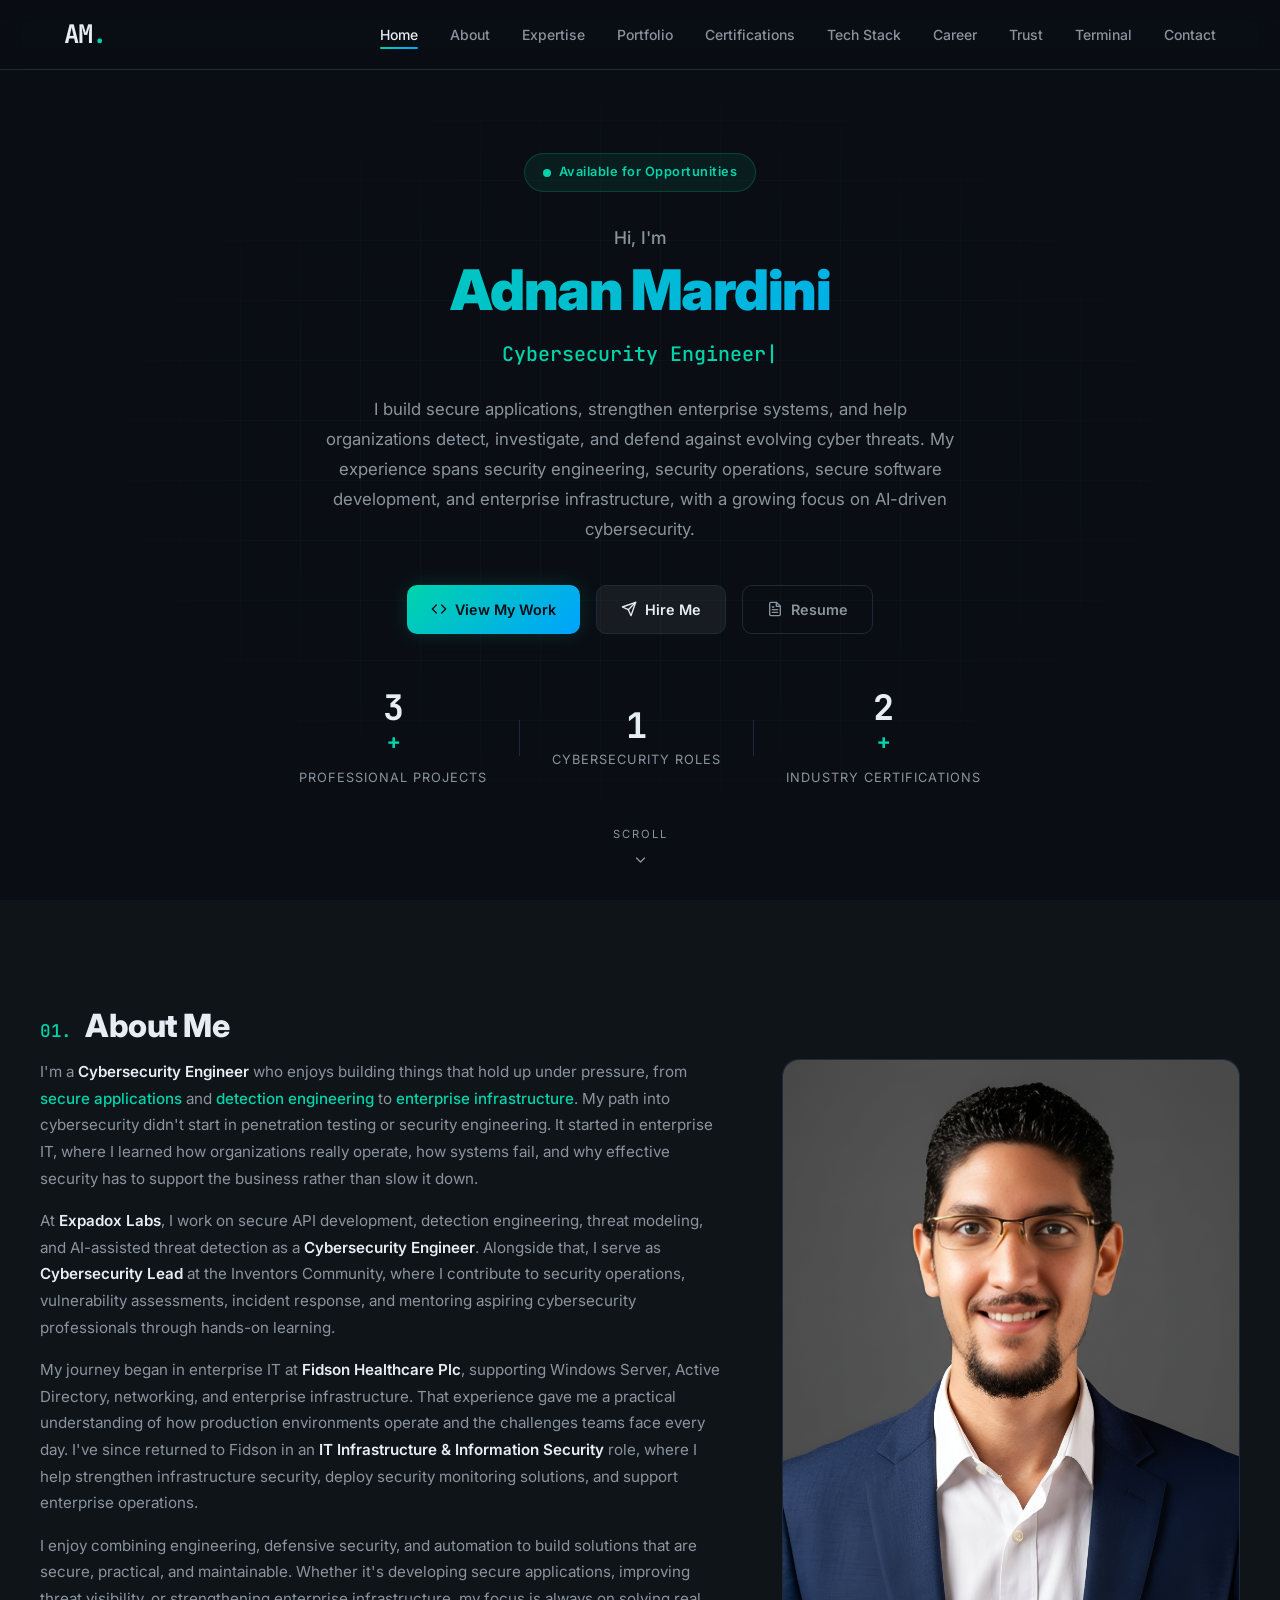
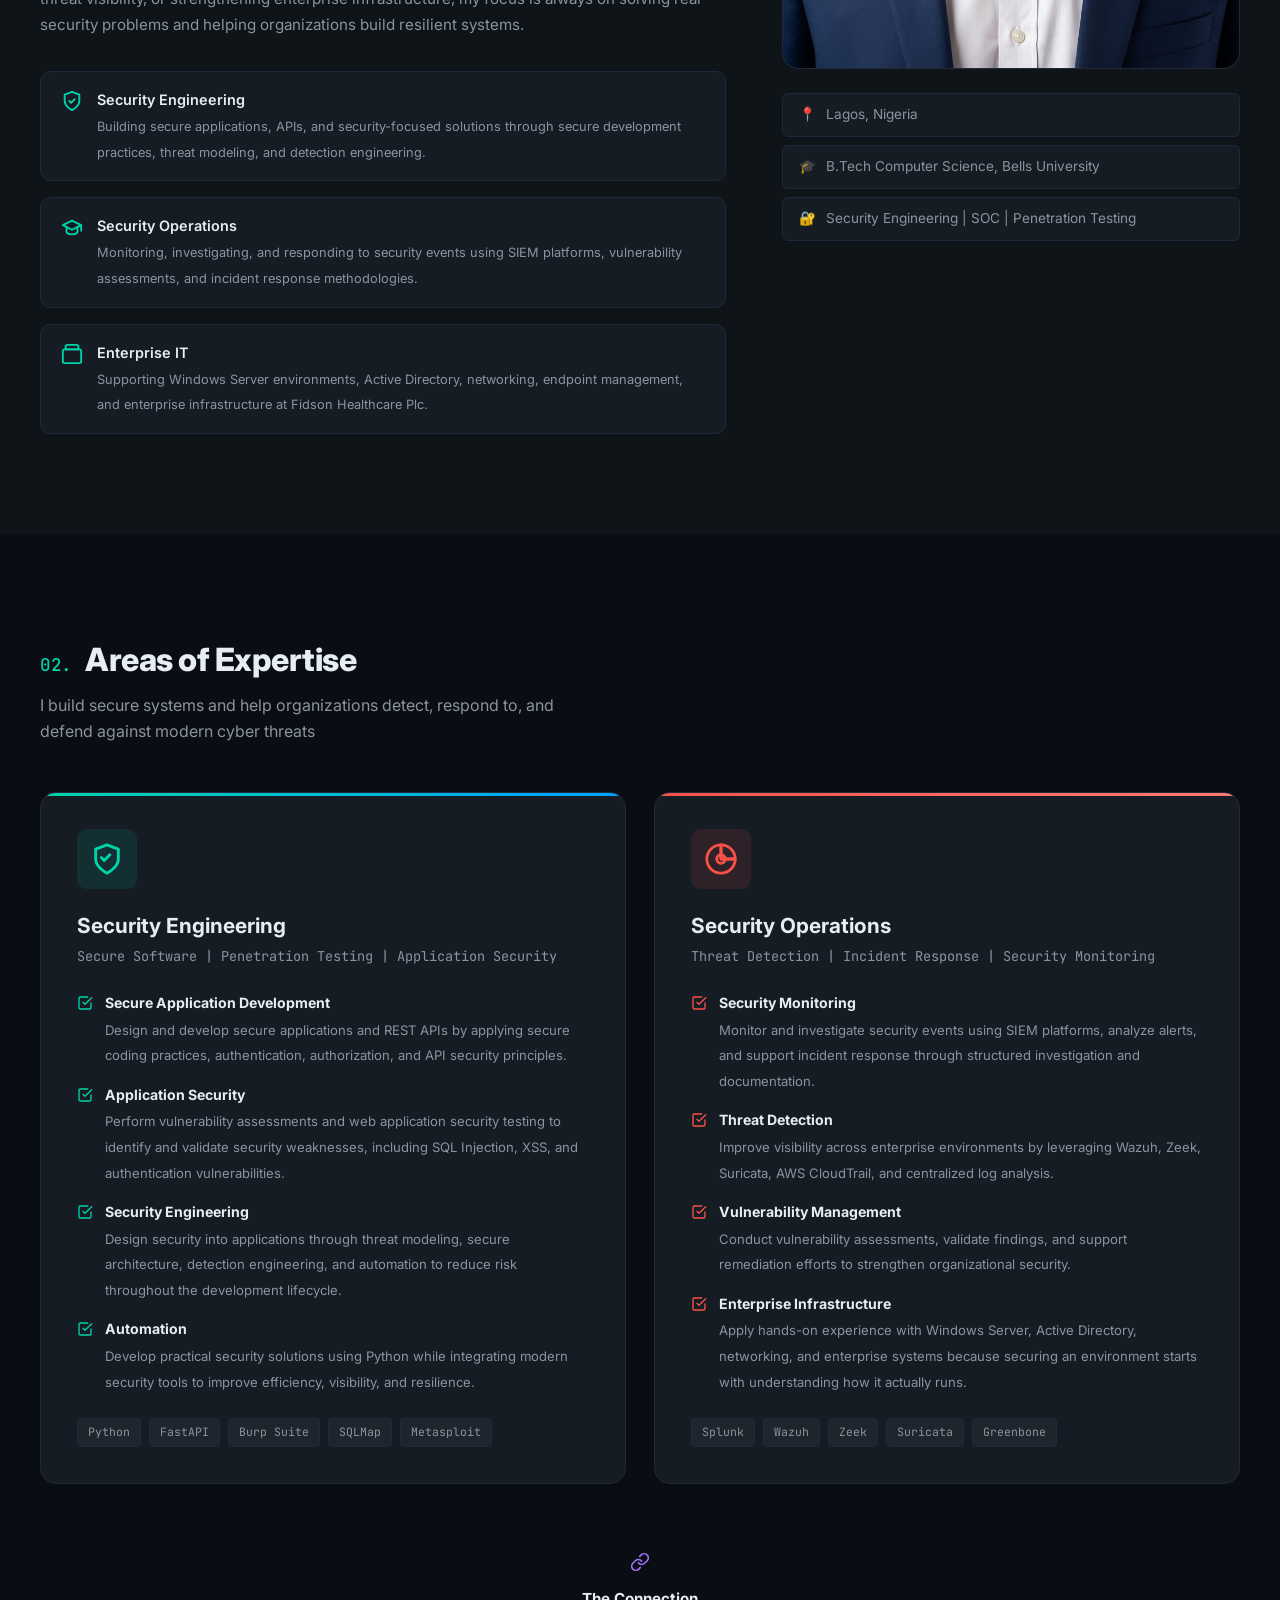
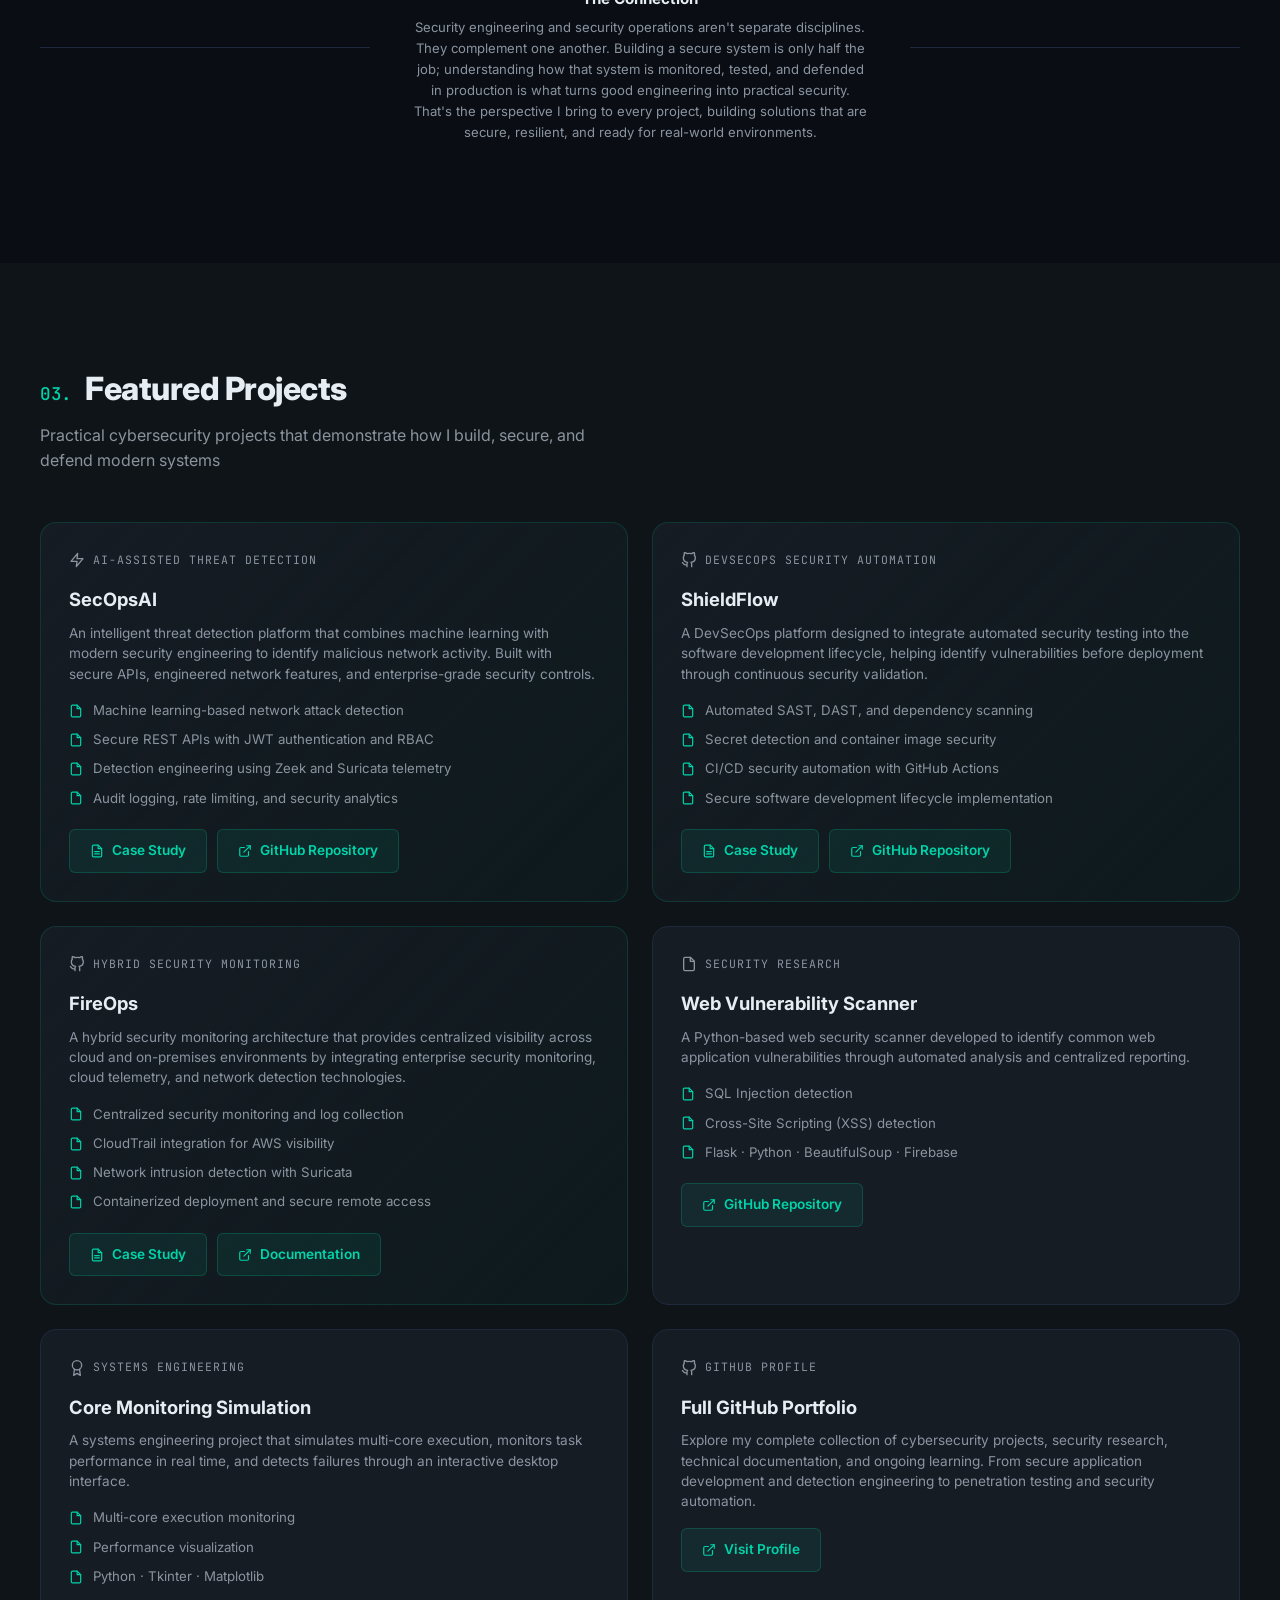
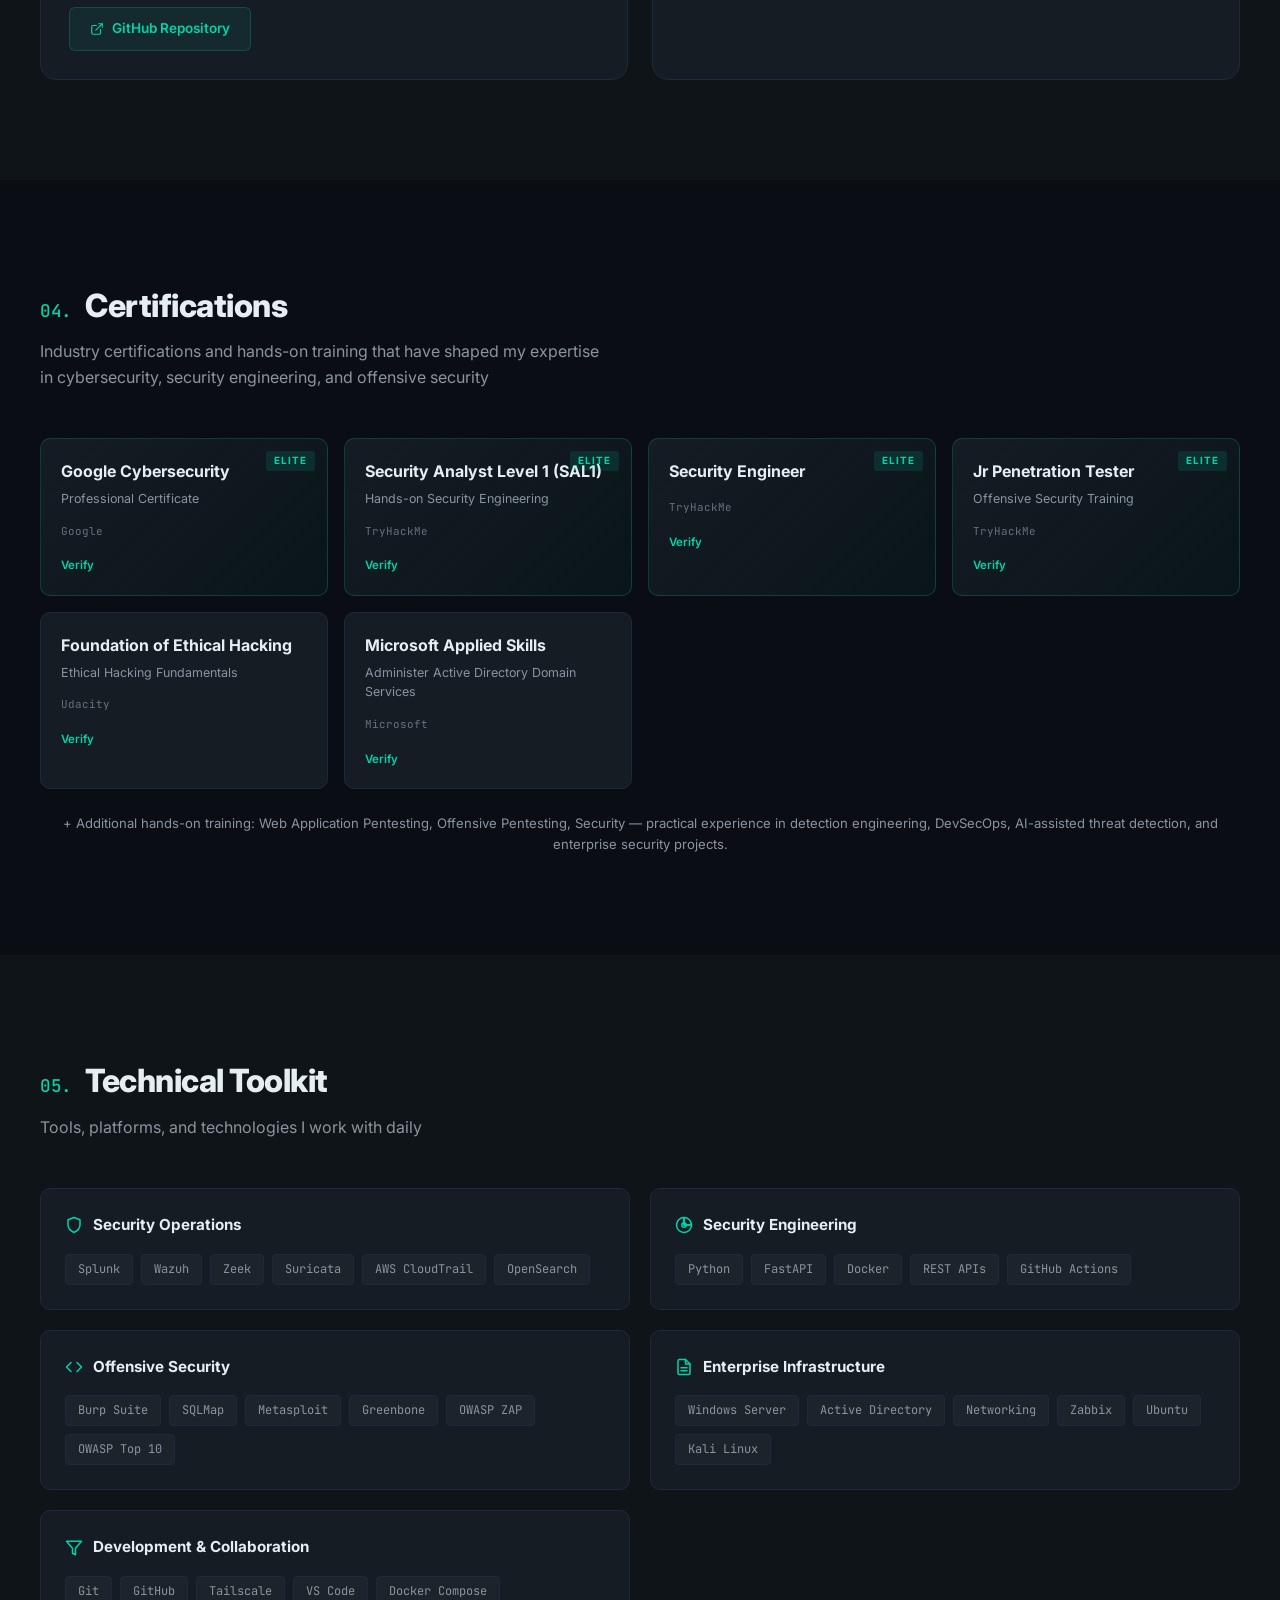
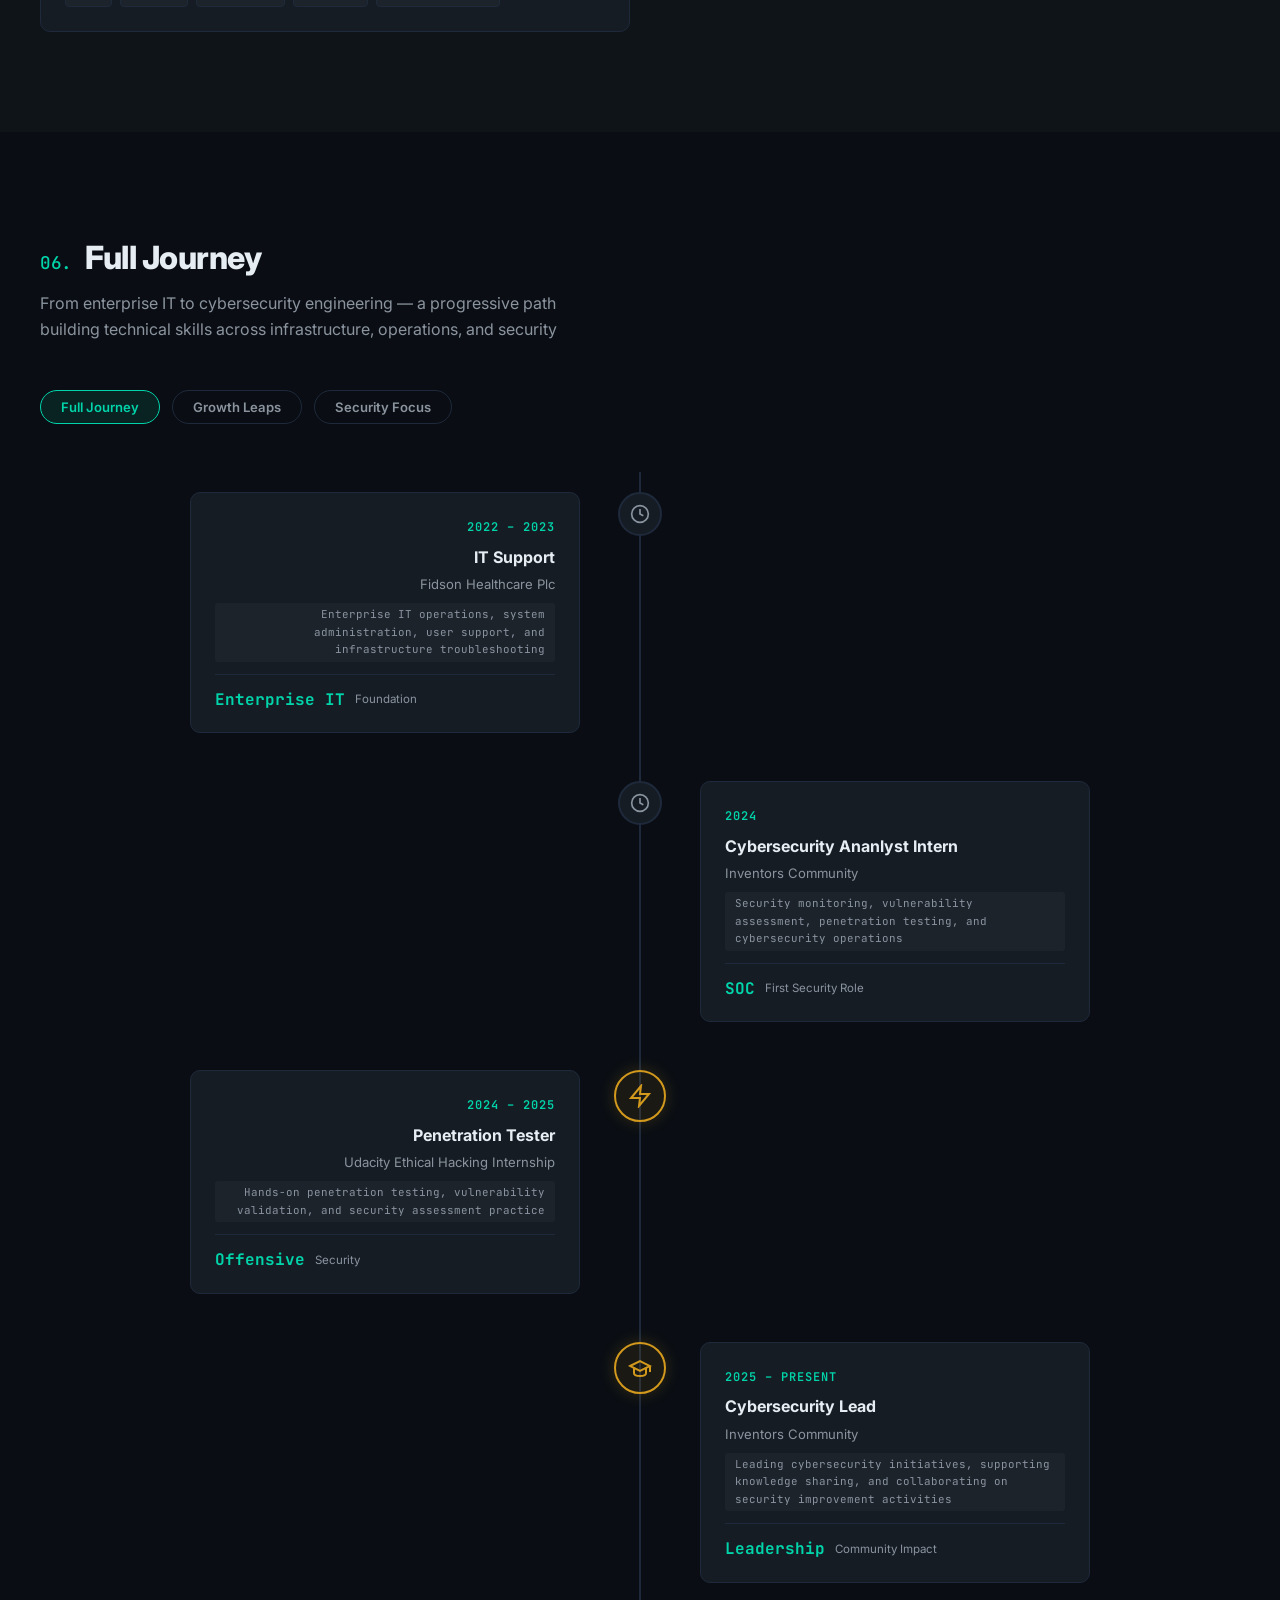
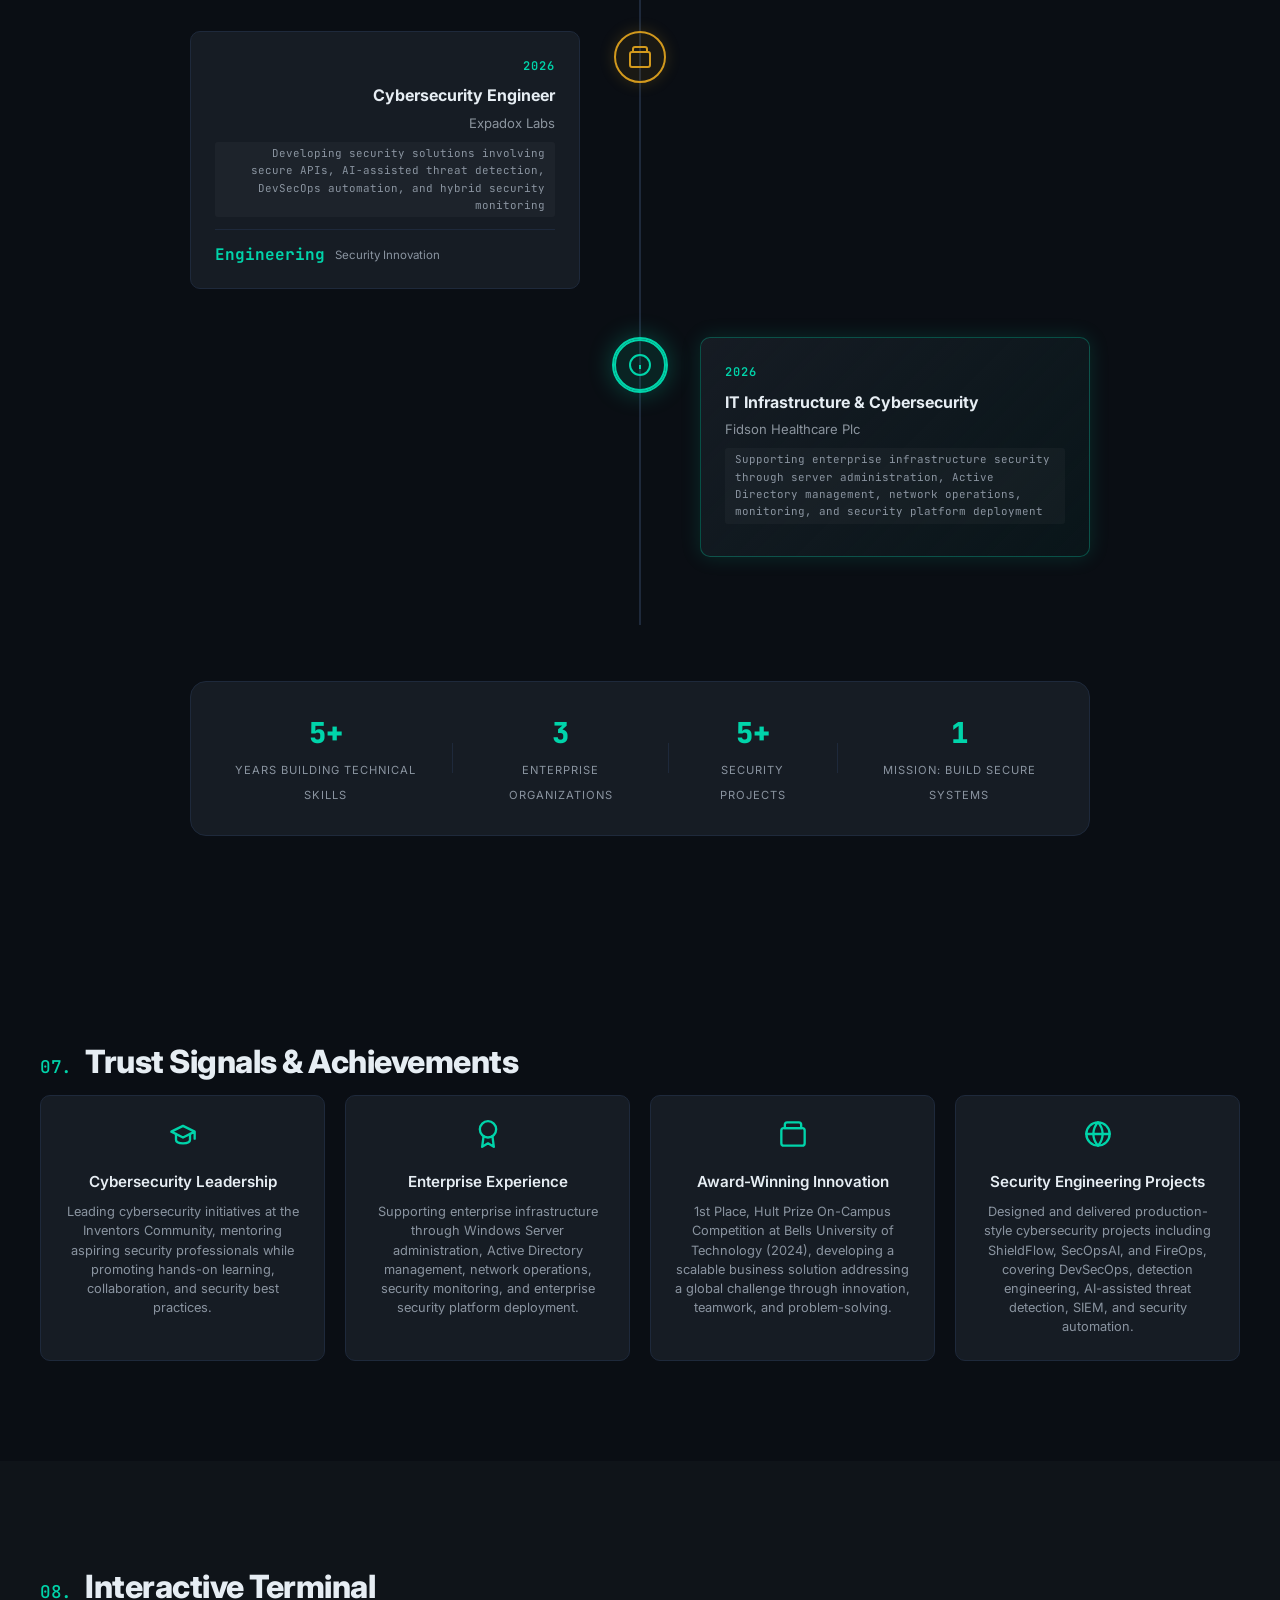
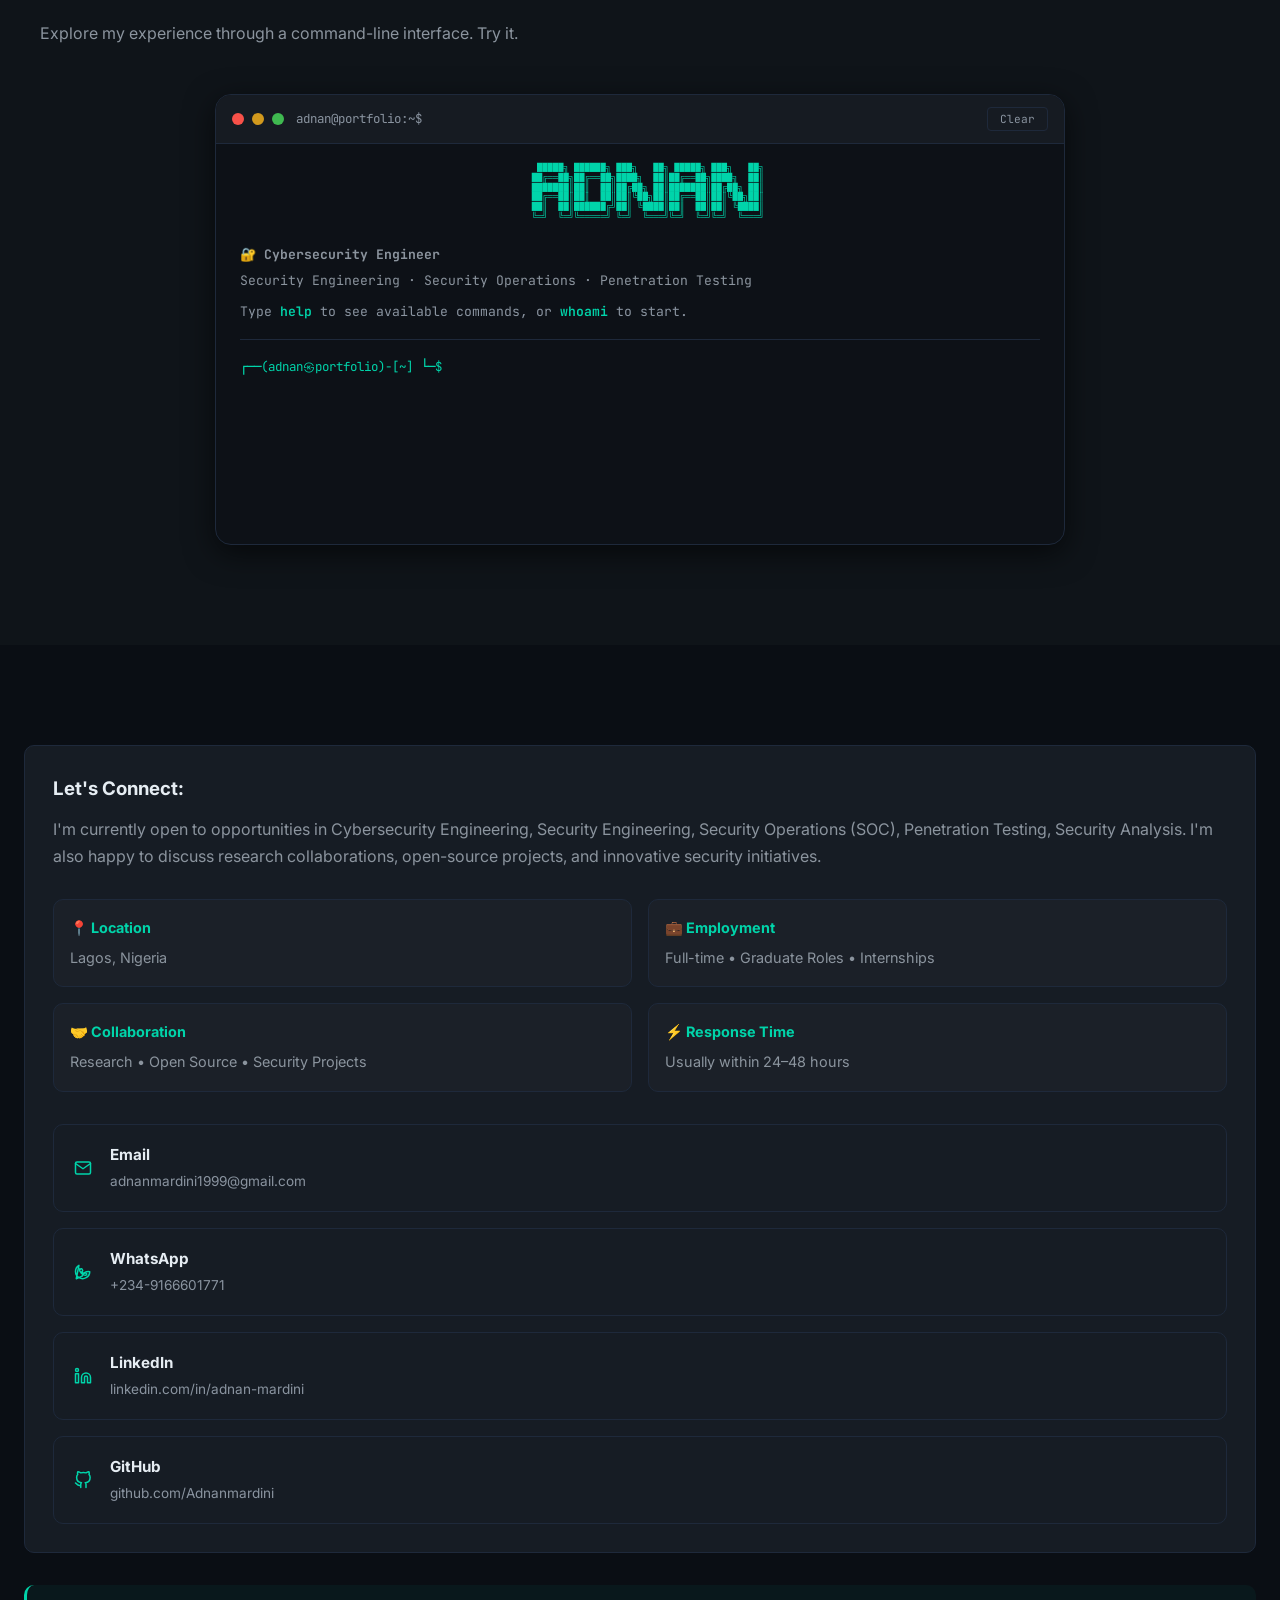
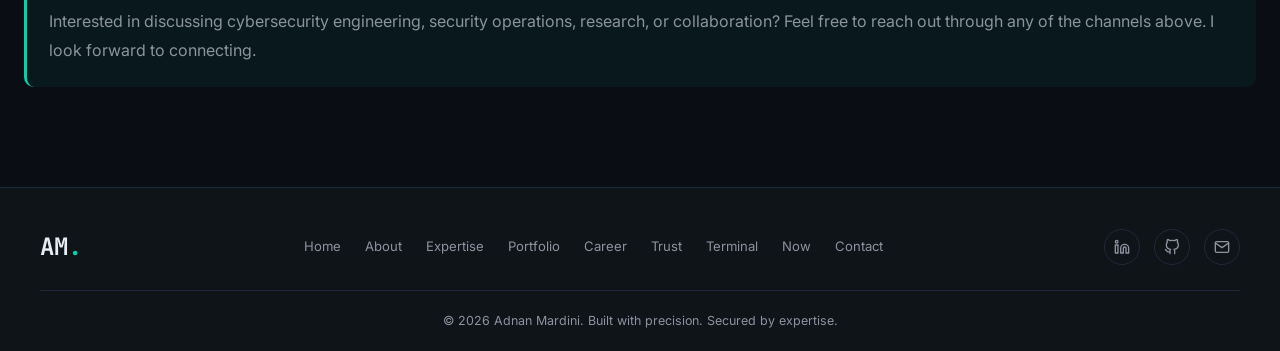
==== index.html @ ed23b0f1 "Initial portfolio website" ====
<!DOCTYPE html>
<html lang="en">
<head>
    <meta charset="UTF-8">
    <meta name="viewport" content="width=device-width, initial-scale=1.0">
    <meta name="description" content="Adnan Mardini — Cybersecurity Engineer | Security Engineering | Security Operations | Penetration Testing. Portfolio showcasing security engineering, SOC operations, and cybersecurity projects.">
    <meta name="keywords" content="cybersecurity, security engineering, security operations, penetration testing, SOC, threat detection, DevSecOps, Adnan Mardini">
    <meta name="author" content="Adnan Mardini">
    <meta name="robots" content="index, follow">
    
    <!-- Open Graph -->
    <meta property="og:title" content="Adnan Mardini — Cybersecurity Engineer">
    <meta property="og:description" content="Building secure applications, strengthening enterprise systems, and helping organizations detect, investigate, and defend against evolving cyber threats.">
    <meta property="og:type" content="website">
    <meta property="og:url" content="https://adnanmardini.com">
    <meta property="og:image:width" content="1200">
    <meta property="og:image:height" content="630">
    <meta property="og:image:alt" content="Adnan Mardini — Cybersecurity Engineer">
    <meta name="twitter:card" content="summary_large_image">
    
    <!-- Favicon — Multi-format "A" brand mark -->
<link rel="icon" type="image/svg+xml" href="data:image/svg+xml,%3Csvg xmlns='http://www.w3.org/2000/svg' viewBox='0 0 100 100'%3E%3Cdefs%3E%3ClinearGradient id='g' x1='0%25' y1='0%25' x2='100%25' y2='100%25'%3E%3Cstop offset='0%25' style='stop-color:%2300d4aa'/%3E%3Cstop offset='100%25' style='stop-color:%2300a3ff'/%3E%3C/linearGradient%3E%3C/defs%3E%3Crect width='100' height='100' rx='22' fill='url(%23g)'/%3E%3Ctext x='50' y='72' text-anchor='middle' fill='%230a0e14' font-family='Inter,sans-serif' font-weight='900' font-size='62'%3EA%3C/text%3E%3C/svg%3E">
<link rel="shortcut icon" href="[data-uri]">
    
    <title>Adnan Mardini | Cybersecurity Engineer</title>
    
    <!-- Fonts -->
    <link rel="preconnect" href="https://fonts.googleapis.com">
    <link rel="preconnect" href="https://fonts.gstatic.com" crossorigin>
    <link href="https://fonts.googleapis.com/css2?family=Inter:wght@400;500;600;700;800;900&family=JetBrains+Mono:wght@400;500;600;700&display=swap" rel="stylesheet">
    
    <!-- CSS -->
    <link rel="stylesheet" href="css/style.css">

    <!-- JSON-LD Person schema for SEO / Google knowledge panel -->
    <script type="application/ld+json">
    {
      "@context": "https://schema.org",
      "@type": "Person",
      "name": "Adnan Mardini",
      "jobTitle": "Cybersecurity Engineer",
      "description": "Cybersecurity Engineer specialized in Security Engineering, Security Operations, and Penetration Testing. Based in Lagos, Nigeria. B.Tech Computer Science at Bells University of Technology (First Class Honours). Experience at Expadox Labs, Fidson Healthcare Plc, and Inventors Community.",
      "url": "https://adnanmardini.com",
      "image": "https://adnanmardini.com/assets/images/profile.jpg",
      "email": "adnanmardini1999@gmail.com",
      "address": {
        "@type": "PostalAddress",
        "addressLocality": "Lagos",
        "addressCountry": "NG"
      },
      "sameAs": [
        "https://linkedin.com/in/adnan-mardini",
        "https://github.com/Adnanmardini"
      ],
      "alumniOf": [
        {
          "@type": "EducationalOrganization",
          "name": "Bells University of Technology"
        },
        {
          "@type": "EducationalOrganization",
          "name": "Allover Central Polytechnic"
        }
      ],
      "knowsAbout": [
        "Security Engineering",
        "Security Operations",
        "Penetration Testing",
        "Threat Detection",
        "Secure API Development",
        "DevSecOps",
        "Detection Engineering",
        "SIEM",
        "Incident Response",
        "Python Automation",
        "Splunk",
        "Wazuh",
        "Active Directory",
        "Windows Server"
      ]
    }
    </script>

    <!-- hCaptcha — privacy-friendly bot protection for the contact form -->
    <script src="https://js.hcaptcha.com/1/api.js" async defer></script>

    <!-- Privacy-friendly analytics by Plausible -->
    <script async src="https://plausible.io/js/pa-CULpUfeL2Juc-qRc9ARc9.js"></script>
    <script>
        window.plausible=window.plausible||function(){(plausible.q=plausible.q||[]).push(arguments)},plausible.init=plausible.init||function(i){plausible.o=i||{}};
        plausible.init()
    </script>
</head>
<body>
    <a href="#main-content" class="skip-link">Skip to content</a>

    <!-- NAVIGATION -->
    <nav class="navbar" aria-label="Primary">
        <div class="nav-container">
            <a href="#" class="nav-logo">AM<span class="accent">.</span></a>
            <ul class="nav-menu">
                <li><a href="#home" class="nav-link active">Home</a></li>
                <li><a href="#about" class="nav-link">About</a></li>
                <li><a href="#expertise" class="nav-link">Expertise</a></li>
                <li><a href="#portfolio" class="nav-link">Portfolio</a></li>
                <li><a href="#certifications" class="nav-link">Certifications</a></li>
                <li><a href="#techstack" class="nav-link">Tech Stack</a></li>
                <li><a href="#timeline" class="nav-link">Career</a></li>
                <li><a href="#trust" class="nav-link">Trust</a></li>
                <li><a href="#terminal-demo" class="nav-link">Terminal</a></li>
                <li><a href="#contact" class="nav-link">Contact</a></li>
            </ul>
            <button class="nav-toggle" id="mobile-menu" type="button" aria-label="Toggle navigation menu" aria-expanded="false">
                <span class="bar"></span>
                <span class="bar"></span>
                <span class="bar"></span>
            </button>
        </div>
    </nav>

    <main id="main-content">

    <!-- HERO SECTION -->
    <section id="home" class="hero">
        <div class="hero-bg-grid"></div>
        <div class="hero-container">
            <div class="hero-badge">
                <span class="pulse-dot"></span> Available for Opportunities
            </div>
            <h1 class="hero-title">
                <span class="hero-greeting">Hi, I'm</span>
                <span class="hero-name">Adnan Mardini</span>
            </h1>
            <h2 class="hero-role">
                <span class="typing-text"></span><span class="cursor">|</span>
            </h2>
            <p class="hero-description">
                I build secure applications, strengthen enterprise systems, and help organizations detect, 
                investigate, and defend against evolving cyber threats. My experience spans security engineering, 
                security operations, secure software development, and enterprise infrastructure, with a growing 
                focus on AI-driven cybersecurity.
            </p>
            <div class="hero-cta">
                <a href="#portfolio" class="btn btn-primary">
                    <svg width="16" height="16" viewBox="0 0 24 24" fill="none" stroke="currentColor" stroke-width="2" stroke-linecap="round" stroke-linejoin="round"><polyline points="16 18 22 12 16 6"/><polyline points="8 6 2 12 8 18"/></svg>
                    View My Work
                </a>
                <a href="#contact" class="btn btn-secondary">
                    <svg width="16" height="16" viewBox="0 0 24 24" fill="none" stroke="currentColor" stroke-width="2" stroke-linecap="round" stroke-linejoin="round"><line x1="22" y1="2" x2="11" y2="13"/><polygon points="22 2 15 22 11 13 2 9 22 2"/></svg>
                    Hire Me
                </a>
                <a href="resume/index.html" class="btn btn-outline">
                    <svg width="16" height="16" viewBox="0 0 24 24" fill="none" stroke="currentColor" stroke-width="2" stroke-linecap="round" stroke-linejoin="round"><path d="M14 2H6a2 2 0 0 0-2 2v16a2 2 0 0 0 2 2h12a2 2 0 0 0 2-2V8z"/><polyline points="14 2 14 8 20 8"/><line x1="16" y1="13" x2="8" y2="13"/><line x1="16" y1="17" x2="8" y2="17"/><polyline points="10 9 9 9 8 9"/></svg>
                    Resume
                </a>
            </div>
            <div class="hero-stats">
                <div class="stat-item">
                    <span class="stat-number" data-target="5">5</span>
                    <span class="stat-suffix">+</span>
                    <span class="stat-label">Professional Projects</span>
                </div>
                <div class="stat-divider"></div>
                <div class="stat-item">
                    <span class="stat-number" data-target="3">3</span>
                    <span class="stat-suffix"></span>
                    <span class="stat-label">Cybersecurity Roles</span>
                </div>
                <div class="stat-divider"></div>
                <div class="stat-item">
                    <span class="stat-number" data-target="4">4</span>
                    <span class="stat-suffix">+</span>
                    <span class="stat-label">Industry Certifications</span>
                </div>
            </div>
        </div>
        <div class="scroll-indicator">
            <span>Scroll</span>
            <svg width="16" height="16" viewBox="0 0 24 24" fill="none" stroke="currentColor" stroke-width="2" stroke-linecap="round" stroke-linejoin="round"><polyline points="6 9 12 15 18 9"/></svg>
        </div>
    </section>

    <!-- ABOUT SECTION -->
    <section id="about" class="about">
        <div class="section-container">
            <h2 class="section-title">
                <span class="section-number">01.</span> About Me
            </h2>
            <div class="about-grid">
                <div class="about-text">
                    <p>
                        I'm a <strong>Cybersecurity Engineer</strong> who enjoys building things that hold up under pressure, from
                        <span class="highlight">secure applications</span> and
                        <span class="highlight">detection engineering</span> to
                        <span class="highlight">enterprise infrastructure</span>. My path into cybersecurity didn't start in penetration testing or security engineering. It started in enterprise IT, where I learned how organizations really operate, how systems fail, and why effective security has to support the business rather than slow it down.
                    </p>
                    <p>
                        At <strong>Expadox Labs</strong>, I work on secure API development, detection engineering, threat modeling, and AI-assisted threat detection as a <strong>Cybersecurity Engineer</strong>. Alongside that, I serve as <strong>Cybersecurity Lead</strong> at the Inventors Community, where I contribute to security operations, vulnerability assessments, incident response, and mentoring aspiring cybersecurity professionals through hands-on learning.
                    </p>

                    <p>
                        My journey began in enterprise IT at <strong>Fidson Healthcare Plc</strong>, supporting Windows Server, Active Directory, networking, and enterprise infrastructure. That experience gave me a practical understanding of how production environments operate and the challenges teams face every day. I've since returned to Fidson in an <strong>IT Infrastructure & Information Security</strong> role, where I help strengthen infrastructure security, deploy security monitoring solutions, and support enterprise operations.
                    </p>

                    <p>
                        I enjoy combining engineering, defensive security, and automation to build solutions that are secure, practical, and maintainable. Whether it's developing secure applications, improving threat visibility, or strengthening enterprise infrastructure, my focus is always on solving real security problems and helping organizations build resilient systems.
                    </p>
                    <div class="about-highlights">
                        <div class="highlight-item">
                            <div class="highlight-icon">
                                <svg width="22" height="22" viewBox="0 0 24 24" fill="none" stroke="currentColor" stroke-width="2" stroke-linecap="round" stroke-linejoin="round">
                                    <path d="M12 22s8-4 8-10V5l-8-3-8 3v7c0 6 8 10 8 10z"/>
                                    <path d="M9 12l2 2 4-4"/>
                                </svg>
                            </div>
                            <div>
                                <strong>Security Engineering</strong>
                                <span>Building secure applications, APIs, and security-focused solutions through secure development practices, threat modeling, and detection engineering.</span>
                            </div>
                        </div>
                        <div class="highlight-item">
                            <div class="highlight-icon">
                                <svg width="22" height="22" viewBox="0 0 24 24" fill="none" stroke="currentColor" stroke-width="2" stroke-linecap="round" stroke-linejoin="round">
                                    <path d="M22 10v6M2 10l10-5 10 5-10 5z"/>
                                    <path d="M6 12v5c0 2 2 3 6 3s6-1 6-3v-5"/>
                                </svg>
                            </div>
                            <div>
                                <strong>Security Operations</strong>
                                <span>Monitoring, investigating, and responding to security events using SIEM platforms, vulnerability assessments, and incident response methodologies.</span>
                            </div>
                        </div>
                        <div class="highlight-item">
                            <div class="highlight-icon">
                                <svg width="22" height="22" viewBox="0 0 24 24" fill="none" stroke="currentColor" stroke-width="2" stroke-linecap="round" stroke-linejoin="round">
                                    <rect x="2" y="7" width="20" height="15" rx="2" ry="2"/>
                                    <path d="M17 2H7a2 2 0 0 0-2 2v3h14V4a2 2 0 0 0-2-2z"/>
                                </svg>
                            </div>
                            <div>
                                <strong>Enterprise IT</strong>
                                <span>Supporting Windows Server environments, Active Directory, networking, endpoint management, and enterprise infrastructure at Fidson Healthcare Plc.</span>
                            </div>
                        </div>
                    </div>
                </div>
                <div class="about-image-wrapper">
                    <div class="about-image-container">
                        <img src="assets/images/profile.png" alt="Adnan Mardini — Cybersecurity Engineer" class="about-profile-img">
                    </div>
                    <div class="about-quick-facts">
                        <div class="fact">
                            <span class="fact-icon">📍</span>
                            <span>Lagos, Nigeria</span>
                        </div>
                        <div class="fact">
                            <span class="fact-icon">🎓</span>
                            <span>B.Tech Computer Science, Bells University</span>
                        </div>
                        <div class="fact">
                            <span class="fact-icon">🔐</span>
                            <span>Security Engineering | SOC |  Penetration Testing</span>
                        </div>
                    </div>
                </div>
            </div>
        </div>
    </section>

    <!-- EXPERTISE SECTION -->
    <section id="expertise" class="expertise">
        <div class="section-container">
            <h2 class="section-title">
                <span class="section-number">02.</span> Areas of Expertise
            </h2>
            <p class="section-subtitle">I build secure systems and help organizations detect, respond to, and defend against modern cyber threats</p>
            
            <div class="expertise-grid">
                <!-- Security Engineering -->
                <div class="expertise-card defensive">
                    <div class="card-icon">
                        <svg width="34" height="34" viewBox="0 0 24 24" fill="none" stroke="currentColor" stroke-width="2" stroke-linecap="round" stroke-linejoin="round">
                            <path d="M12 22s8-4 8-10V5l-8-3-8 3v7c0 6 8 10 8 10z"/>
                            <path d="M8 11l2 2 4-4"/>
                        </svg>
                    </div>
                    <h3>Security Engineering</h3>
                    <p class="card-subtitle">Secure Software | Penetration Testing | Application Security</p>
                    <ul class="expertise-list">
                        <li>
                            <svg width="16" height="16" viewBox="0 0 24 24" fill="none" stroke="currentColor" stroke-width="2" stroke-linecap="round" stroke-linejoin="round"><polyline points="9 11 12 14 22 4"/><path d="M21 12v7a2 2 0 0 1-2 2H5a2 2 0 0 1-2-2V5a2 2 0 0 1 2-2h11"/></svg>
                            <div>
                                <strong>Secure Application Development</strong>
                                <span>Design and develop secure applications and REST APIs by applying secure coding practices, authentication, authorization, and API security principles.</span>
                            </div>
                        </li>
                        <li>
                            <svg width="16" height="16" viewBox="0 0 24 24" fill="none" stroke="currentColor" stroke-width="2" stroke-linecap="round" stroke-linejoin="round"><polyline points="9 11 12 14 22 4"/><path d="M21 12v7a2 2 0 0 1-2 2H5a2 2 0 0 1-2-2V5a2 2 0 0 1 2-2h11"/></svg>
                            <div>
                                <strong>Application Security</strong>
                                <span>Perform vulnerability assessments and web application security testing to identify and validate security weaknesses, including SQL Injection, XSS, and authentication vulnerabilities.</span>
                            </div>
                        </li>
                        <li>
                            <svg width="16" height="16" viewBox="0 0 24 24" fill="none" stroke="currentColor" stroke-width="2" stroke-linecap="round" stroke-linejoin="round"><polyline points="9 11 12 14 22 4"/><path d="M21 12v7a2 2 0 0 1-2 2H5a2 2 0 0 1-2-2V5a2 2 0 0 1 2-2h11"/></svg>
                            <div>
                                <strong>Security Engineering</strong>
                                <span>Design security into applications through threat modeling, secure architecture, detection engineering, and automation to reduce risk throughout the development lifecycle.</span>
                            </div>
                        </li>
                        <li>
                            <svg width="16" height="16" viewBox="0 0 24 24" fill="none" stroke="currentColor" stroke-width="2" stroke-linecap="round" stroke-linejoin="round"><polyline points="9 11 12 14 22 4"/><path d="M21 12v7a2 2 0 0 1-2 2H5a2 2 0 0 1-2-2V5a2 2 0 0 1 2-2h11"/></svg>
                            <div>
                                <strong>Automation</strong>
                                <span>Develop practical security solutions using Python while integrating modern security tools to improve efficiency, visibility, and resilience.</span>
                            </div>
                        </li>
                    </ul>
                    <div class="expertise-tags">
                        <span>Python</span>
                        <span>FastAPI</span>
                        <span>Burp Suite</span>
                        <span>SQLMap</span>
                        <span>Metasploit</span>
                    </div>
                </div>

                <!-- Security Operations -->
                <div class="expertise-card offensive">
                    <div class="card-icon">
                        <svg width="34" height="34" viewBox="0 0 24 24" fill="none" stroke="currentColor" stroke-width="2" stroke-linecap="round" stroke-linejoin="round">
                            <path d="M12 2a10 10 0 1 0 10 10H12V2z"/>
                            <path d="M12 2a10 10 0 0 1 10 10h-10V2z"/>
                            <circle cx="12" cy="12" r="3"/>
                        </svg>
                    </div>
                    <h3>Security Operations</h3>
                    <p class="card-subtitle">Threat Detection | Incident Response | Security Monitoring</p>
                    <ul class="expertise-list">
                        <li>
                            <svg width="16" height="16" viewBox="0 0 24 24" fill="none" stroke="currentColor" stroke-width="2" stroke-linecap="round" stroke-linejoin="round"><polyline points="9 11 12 14 22 4"/><path d="M21 12v7a2 2 0 0 1-2 2H5a2 2 0 0 1-2-2V5a2 2 0 0 1 2-2h11"/></svg>
                            <div>
                                <strong>Security Monitoring</strong>
                                <span>Monitor and investigate security events using SIEM platforms, analyze alerts, and support incident response through structured investigation and documentation.</span>
                            </div>
                        </li>
                        <li>
                            <svg width="16" height="16" viewBox="0 0 24 24" fill="none" stroke="currentColor" stroke-width="2" stroke-linecap="round" stroke-linejoin="round"><polyline points="9 11 12 14 22 4"/><path d="M21 12v7a2 2 0 0 1-2 2H5a2 2 0 0 1-2-2V5a2 2 0 0 1 2-2h11"/></svg>
                            <div>
                                <strong>Threat Detection</strong>
                                <span>Improve visibility across enterprise environments by leveraging Wazuh, Zeek, Suricata, AWS CloudTrail, and centralized log analysis.</span>
                            </div>
                        </li>
                        <li>
                            <svg width="16" height="16" viewBox="0 0 24 24" fill="none" stroke="currentColor" stroke-width="2" stroke-linecap="round" stroke-linejoin="round"><polyline points="9 11 12 14 22 4"/><path d="M21 12v7a2 2 0 0 1-2 2H5a2 2 0 0 1-2-2V5a2 2 0 0 1 2-2h11"/></svg>
                            <div>
                                <strong>Vulnerability Management</strong>
                                <span>Conduct vulnerability assessments, validate findings, and support remediation efforts to strengthen organizational security.</span>
                            </div>
                        </li>
                        <li>
                            <svg width="16" height="16" viewBox="0 0 24 24" fill="none" stroke="currentColor" stroke-width="2" stroke-linecap="round" stroke-linejoin="round"><polyline points="9 11 12 14 22 4"/><path d="M21 12v7a2 2 0 0 1-2 2H5a2 2 0 0 1-2-2V5a2 2 0 0 1 2-2h11"/></svg>
                            <div>
                                <strong>Enterprise Infrastructure</strong>
                                <span>Apply hands-on experience with Windows Server, Active Directory, networking, and enterprise systems because securing an environment starts with understanding how it actually runs.</span>
                            </div>
                        </li>
                    </ul>
                    <div class="expertise-tags">
                        <span>Splunk</span>
                        <span>Wazuh</span>
                        <span>Zeek</span>
                        <span>Suricata</span>
                        <span>Greenbone</span>
                    </div>
                </div>
            </div>

            <!-- Bridge Section -->
            <div class="expertise-bridge">
                <div class="bridge-line"></div>
                <div class="bridge-content">
                    <svg width="20" height="20" viewBox="0 0 24 24" fill="none" stroke="currentColor" stroke-width="2" stroke-linecap="round" stroke-linejoin="round"><path d="M10 13a5 5 0 0 0 7.54.54l3-3a5 5 0 0 0-7.07-7.07l-1.72 1.71"/><path d="M14 11a5 5 0 0 0-7.54-.54l-3 3a5 5 0 0 0 7.07 7.07l1.71-1.71"/></svg>
                    <h3>The Connection</h3>
                    <p>Security engineering and security operations aren't separate disciplines. They complement one another. Building a secure system is only half the job; understanding how that system is monitored, tested, and defended in production is what turns good engineering into practical security. That's the perspective I bring to every project, building solutions that are secure, resilient, and ready for real-world environments.</p>
                </div>
                <div class="bridge-line"></div>
            </div>
        </div>
    </section>

    <!-- PORTFOLIO SECTION -->
    <section id="portfolio" class="portfolio">
        <div class="section-container">
            <h2 class="section-title">
                <span class="section-number">03.</span> Featured Projects
            </h2>
            <p class="section-subtitle">Practical cybersecurity projects that demonstrate how I build, secure, and defend modern systems</p>
            
            <div class="portfolio-grid">
                <!-- SecOpsAI -->
                <div class="portfolio-card featured">
                    <div class="portfolio-card-header">
                        <svg width="16" height="16" viewBox="0 0 24 24" fill="none" stroke="currentColor" stroke-width="2" stroke-linecap="round" stroke-linejoin="round"><polygon points="13 2 3 14 12 14 11 22 21 10 12 10 13 2"/></svg>
                        <span>AI-Assisted Threat Detection</span>
                    </div>
                    <h3>SecOpsAI</h3>
                    <p>An intelligent threat detection platform that combines machine learning with modern security engineering to identify malicious network activity. Built with secure APIs, engineered network features, and enterprise-grade security controls.</p>
                    <ul>
                        <li><svg width="14" height="14" viewBox="0 0 24 24" fill="none" stroke="currentColor" stroke-width="2" stroke-linecap="round" stroke-linejoin="round"><path d="M14 2H6a2 2 0 0 0-2 2v16a2 2 0 0 0 2 2h12a2 2 0 0 0 2-2V8z"/><polyline points="14 2 14 8 20 8"/></svg> Machine learning-based network attack detection</li>
                        <li><svg width="14" height="14" viewBox="0 0 24 24" fill="none" stroke="currentColor" stroke-width="2" stroke-linecap="round" stroke-linejoin="round"><path d="M14 2H6a2 2 0 0 0-2 2v16a2 2 0 0 0 2 2h12a2 2 0 0 0 2-2V8z"/><polyline points="14 2 14 8 20 8"/></svg> Secure REST APIs with JWT authentication and RBAC</li>
                        <li><svg width="14" height="14" viewBox="0 0 24 24" fill="none" stroke="currentColor" stroke-width="2" stroke-linecap="round" stroke-linejoin="round"><path d="M14 2H6a2 2 0 0 0-2 2v16a2 2 0 0 0 2 2h12a2 2 0 0 0 2-2V8z"/><polyline points="14 2 14 8 20 8"/></svg> Detection engineering using Zeek and Suricata telemetry</li>
                        <li><svg width="14" height="14" viewBox="0 0 24 24" fill="none" stroke="currentColor" stroke-width="2" stroke-linecap="round" stroke-linejoin="round"><path d="M14 2H6a2 2 0 0 0-2 2v16a2 2 0 0 0 2 2h12a2 2 0 0 0 2-2V8z"/><polyline points="14 2 14 8 20 8"/></svg> Audit logging, rate limiting, and security analytics</li>
                    </ul>
                    <div style="display: flex; gap: 10px; flex-wrap: wrap; margin-top: 4px;">
                        <a href="portfolio/case-studies/secopsai.html" class="btn btn-card">
                            <svg width="14" height="14" viewBox="0 0 24 24" fill="none" stroke="currentColor" stroke-width="2" stroke-linecap="round" stroke-linejoin="round"><path d="M14 2H6a2 2 0 0 0-2 2v16a2 2 0 0 0 2 2h12a2 2 0 0 0 2-2V8z"/><polyline points="14 2 14 8 20 8"/><line x1="16" y1="13" x2="8" y2="13"/><line x1="16" y1="17" x2="8" y2="17"/></svg>
                            Case Study
                        </a>
                        <a href="https://github.com/Adnanmardini/SecOpsAI" class="btn btn-card" target="_blank" rel="noopener">
                            <svg width="14" height="14" viewBox="0 0 24 24" fill="none" stroke="currentColor" stroke-width="2" stroke-linecap="round" stroke-linejoin="round"><path d="M18 13v6a2 2 0 0 1-2 2H5a2 2 0 0 1-2-2V8a2 2 0 0 1 2-2h6"/><polyline points="15 3 21 3 21 9"/><line x1="10" y1="14" x2="21" y2="3"/></svg>
                            GitHub Repository
                        </a>
                    </div>
                </div>

                <!-- ShieldFlow -->
                <div class="portfolio-card featured">
                    <div class="portfolio-card-header">
                        <svg width="16" height="16" viewBox="0 0 24 24" fill="none" stroke="currentColor" stroke-width="2" stroke-linecap="round" stroke-linejoin="round"><path d="M9 19c-5 1.5-5-2.5-7-3m14 6v-3.87a3.37 3.37 0 0 0-.94-2.61c3.14-.35 6.44-1.54 6.44-7A5.44 5.44 0 0 0 20 4.77 5.07 5.07 0 0 0 19.91 1S18.73.65 16 2.48a13.38 13.38 0 0 0-7 0C6.27.65 5.09 1 5.09 1A5.07 5.07 0 0 0 5 4.77a5.44 5.44 0 0 0-1.5 3.78c0 5.42 3.3 6.61 6.44 7A3.37 3.37 0 0 0 9 18.13V22"/></svg>
                        <span>DevSecOps Security Automation</span>
                    </div>
                    <h3>ShieldFlow</h3>
                    <p>A DevSecOps platform designed to integrate automated security testing into the software development lifecycle, helping identify vulnerabilities before deployment through continuous security validation.</p>
                    <ul>
                        <li><svg width="14" height="14" viewBox="0 0 24 24" fill="none" stroke="currentColor" stroke-width="2" stroke-linecap="round" stroke-linejoin="round"><path d="M14 2H6a2 2 0 0 0-2 2v16a2 2 0 0 0 2 2h12a2 2 0 0 0 2-2V8z"/><polyline points="14 2 14 8 20 8"/></svg> Automated SAST, DAST, and dependency scanning</li>
                        <li><svg width="14" height="14" viewBox="0 0 24 24" fill="none" stroke="currentColor" stroke-width="2" stroke-linecap="round" stroke-linejoin="round"><path d="M14 2H6a2 2 0 0 0-2 2v16a2 2 0 0 0 2 2h12a2 2 0 0 0 2-2V8z"/><polyline points="14 2 14 8 20 8"/></svg> Secret detection and container image security</li>
                        <li><svg width="14" height="14" viewBox="0 0 24 24" fill="none" stroke="currentColor" stroke-width="2" stroke-linecap="round" stroke-linejoin="round"><path d="M14 2H6a2 2 0 0 0-2 2v16a2 2 0 0 0 2 2h12a2 2 0 0 0 2-2V8z"/><polyline points="14 2 14 8 20 8"/></svg> CI/CD security automation with GitHub Actions</li>
                        <li><svg width="14" height="14" viewBox="0 0 24 24" fill="none" stroke="currentColor" stroke-width="2" stroke-linecap="round" stroke-linejoin="round"><path d="M14 2H6a2 2 0 0 0-2 2v16a2 2 0 0 0 2 2h12a2 2 0 0 0 2-2V8z"/><polyline points="14 2 14 8 20 8"/></svg> Secure software development lifecycle implementation</li>
                    </ul>
                    <div style="display: flex; gap: 10px; flex-wrap: wrap; margin-top: 4px;">
                        <a href="portfolio/case-studies/shieldflow.html" class="btn btn-card">
                            <svg width="14" height="14" viewBox="0 0 24 24" fill="none" stroke="currentColor" stroke-width="2" stroke-linecap="round" stroke-linejoin="round"><path d="M14 2H6a2 2 0 0 0-2 2v16a2 2 0 0 0 2 2h12a2 2 0 0 0 2-2V8z"/><polyline points="14 2 14 8 20 8"/><line x1="16" y1="13" x2="8" y2="13"/><line x1="16" y1="17" x2="8" y2="17"/></svg>
                            Case Study
                        </a>
                        <a href="https://github.com/Adnanmardini/ShieldFlow" class="btn btn-card" target="_blank" rel="noopener">
                            <svg width="14" height="14" viewBox="0 0 24 24" fill="none" stroke="currentColor" stroke-width="2" stroke-linecap="round" stroke-linejoin="round"><path d="M18 13v6a2 2 0 0 1-2 2H5a2 2 0 0 1-2-2V8a2 2 0 0 1 2-2h6"/><polyline points="15 3 21 3 21 9"/><line x1="10" y1="14" x2="21" y2="3"/></svg>
                            GitHub Repository
                        </a>
                    </div>
                </div>

                <!-- FireOps -->
                <div class="portfolio-card featured">
                    <div class="portfolio-card-header">
                        <svg width="16" height="16" viewBox="0 0 24 24" fill="none" stroke="currentColor" stroke-width="2" stroke-linecap="round" stroke-linejoin="round"><path d="M9 19c-5 1.5-5-2.5-7-3m14 6v-3.87a3.37 3.37 0 0 0-.94-2.61c3.14-.35 6.44-1.54 6.44-7A5.44 5.44 0 0 0 20 4.77 5.07 5.07 0 0 0 19.91 1S18.73.65 16 2.48a13.38 13.38 0 0 0-7 0C6.27.65 5.09 1 5.09 1A5.07 5.07 0 0 0 5 4.77a5.44 5.44 0 0 0-1.5 3.78c0 5.42 3.3 6.61 6.44 7A3.37 3.37 0 0 0 9 18.13V22"/></svg>
                        <span>Hybrid Security Monitoring</span>
                    </div>
                    <h3>FireOps</h3>
                    <p>A hybrid security monitoring architecture that provides centralized visibility across cloud and on-premises environments by integrating enterprise security monitoring, cloud telemetry, and network detection technologies.</p>
                    <ul>
                        <li><svg width="14" height="14" viewBox="0 0 24 24" fill="none" stroke="currentColor" stroke-width="2" stroke-linecap="round" stroke-linejoin="round"><path d="M14 2H6a2 2 0 0 0-2 2v16a2 2 0 0 0 2 2h12a2 2 0 0 0 2-2V8z"/><polyline points="14 2 14 8 20 8"/></svg> Centralized security monitoring and log collection</li>
                        <li><svg width="14" height="14" viewBox="0 0 24 24" fill="none" stroke="currentColor" stroke-width="2" stroke-linecap="round" stroke-linejoin="round"><path d="M14 2H6a2 2 0 0 0-2 2v16a2 2 0 0 0 2 2h12a2 2 0 0 0 2-2V8z"/><polyline points="14 2 14 8 20 8"/></svg> CloudTrail integration for AWS visibility</li>
                        <li><svg width="14" height="14" viewBox="0 0 24 24" fill="none" stroke="currentColor" stroke-width="2" stroke-linecap="round" stroke-linejoin="round"><path d="M14 2H6a2 2 0 0 0-2 2v16a2 2 0 0 0 2 2h12a2 2 0 0 0 2-2V8z"/><polyline points="14 2 14 8 20 8"/></svg> Network intrusion detection with Suricata</li>
                        <li><svg width="14" height="14" viewBox="0 0 24 24" fill="none" stroke="currentColor" stroke-width="2" stroke-linecap="round" stroke-linejoin="round"><path d="M14 2H6a2 2 0 0 0-2 2v16a2 2 0 0 0 2 2h12a2 2 0 0 0 2-2V8z"/><polyline points="14 2 14 8 20 8"/></svg> Containerized deployment and secure remote access</li>
                    </ul>
                    <div style="display: flex; gap: 10px; flex-wrap: wrap; margin-top: 4px;">
                        <a href="portfolio/case-studies/fireops.html" class="btn btn-card">
                            <svg width="14" height="14" viewBox="0 0 24 24" fill="none" stroke="currentColor" stroke-width="2" stroke-linecap="round" stroke-linejoin="round"><path d="M14 2H6a2 2 0 0 0-2 2v16a2 2 0 0 0 2 2h12a2 2 0 0 0 2-2V8z"/><polyline points="14 2 14 8 20 8"/><line x1="16" y1="13" x2="8" y2="13"/><line x1="16" y1="17" x2="8" y2="17"/></svg>
                            Case Study
                        </a>
                        <a href="https://medium.com/@expadoxlabs/threat-visibility-for-fireops-systems-b32d97fb7fc9?postPublishedType=initial" class="btn btn-card" target="_blank" rel="noopener">
                            <svg width="14" height="14" viewBox="0 0 24 24" fill="none" stroke="currentColor" stroke-width="2" stroke-linecap="round" stroke-linejoin="round"><path d="M18 13v6a2 2 0 0 1-2 2H5a2 2 0 0 1-2-2V8a2 2 0 0 1 2-2h6"/><polyline points="15 3 21 3 21 9"/><line x1="10" y1="14" x2="21" y2="3"/></svg>
                            Documentation
                        </a>
                    </div>
                </div>

                <!-- Web Vulnerability Scanner -->
                <div class="portfolio-card">
                    <div class="portfolio-card-header">
                        <svg width="16" height="16" viewBox="0 0 24 24" fill="none" stroke="currentColor" stroke-width="2" stroke-linecap="round" stroke-linejoin="round"><path d="M14 2H6a2 2 0 0 0-2 2v16a2 2 0 0 0 2 2h12a2 2 0 0 0 2-2V8z"/><polyline points="14 2 14 8 20 8"/></svg>
                        <span>Security Research</span>
                    </div>
                    <h3>Web Vulnerability Scanner</h3>
                    <p>A Python-based web security scanner developed to identify common web application vulnerabilities through automated analysis and centralized reporting.</p>
                    <ul>
                        <li><svg width="14" height="14" viewBox="0 0 24 24" fill="none" stroke="currentColor" stroke-width="2" stroke-linecap="round" stroke-linejoin="round"><path d="M14 2H6a2 2 0 0 0-2 2v16a2 2 0 0 0 2 2h12a2 2 0 0 0 2-2V8z"/><polyline points="14 2 14 8 20 8"/></svg> SQL Injection detection</li>
                        <li><svg width="14" height="14" viewBox="0 0 24 24" fill="none" stroke="currentColor" stroke-width="2" stroke-linecap="round" stroke-linejoin="round"><path d="M14 2H6a2 2 0 0 0-2 2v16a2 2 0 0 0 2 2h12a2 2 0 0 0 2-2V8z"/><polyline points="14 2 14 8 20 8"/></svg> Cross-Site Scripting (XSS) detection</li>
                        <li><svg width="14" height="14" viewBox="0 0 24 24" fill="none" stroke="currentColor" stroke-width="2" stroke-linecap="round" stroke-linejoin="round"><path d="M14 2H6a2 2 0 0 0-2 2v16a2 2 0 0 0 2 2h12a2 2 0 0 0 2-2V8z"/><polyline points="14 2 14 8 20 8"/></svg> Flask · Python · BeautifulSoup · Firebase</li>
                    </ul>
                    <a href="https://github.com/Adnanmardini/Python-tool-for-web-vulnerability-scanning" class="btn btn-card" target="_blank" rel="noopener">
                        <svg width="14" height="14" viewBox="0 0 24 24" fill="none" stroke="currentColor" stroke-width="2" stroke-linecap="round" stroke-linejoin="round"><path d="M18 13v6a2 2 0 0 1-2 2H5a2 2 0 0 1-2-2V8a2 2 0 0 1 2-2h6"/><polyline points="15 3 21 3 21 9"/><line x1="10" y1="14" x2="21" y2="3"/></svg>
                        GitHub Repository
                    </a>
                </div>

                <!-- Core Monitoring Simulation -->
                <div class="portfolio-card">
                    <div class="portfolio-card-header">
                        <svg width="16" height="16" viewBox="0 0 24 24" fill="none" stroke="currentColor" stroke-width="2" stroke-linecap="round" stroke-linejoin="round"><circle cx="12" cy="8" r="7"/><polyline points="8.21 13.89 7 23 12 20 17 23 15.79 13.88"/></svg>
                        <span>Systems Engineering</span>
                    </div>
                    <h3>Core Monitoring Simulation</h3>
                    <p>A systems engineering project that simulates multi-core execution, monitors task performance in real time, and detects failures through an interactive desktop interface.</p>
                    <ul>
                        <li><svg width="14" height="14" viewBox="0 0 24 24" fill="none" stroke="currentColor" stroke-width="2" stroke-linecap="round" stroke-linejoin="round"><path d="M14 2H6a2 2 0 0 0-2 2v16a2 2 0 0 0 2 2h12a2 2 0 0 0 2-2V8z"/><polyline points="14 2 14 8 20 8"/></svg> Multi-core execution monitoring</li>
                        <li><svg width="14" height="14" viewBox="0 0 24 24" fill="none" stroke="currentColor" stroke-width="2" stroke-linecap="round" stroke-linejoin="round"><path d="M14 2H6a2 2 0 0 0-2 2v16a2 2 0 0 0 2 2h12a2 2 0 0 0 2-2V8z"/><polyline points="14 2 14 8 20 8"/></svg> Performance visualization</li>
                        <li><svg width="14" height="14" viewBox="0 0 24 24" fill="none" stroke="currentColor" stroke-width="2" stroke-linecap="round" stroke-linejoin="round"><path d="M14 2H6a2 2 0 0 0-2 2v16a2 2 0 0 0 2 2h12a2 2 0 0 0 2-2V8z"/><polyline points="14 2 14 8 20 8"/></svg> Python · Tkinter · Matplotlib</li>
                    </ul>
                    <a href="https://github.com/Adnanmardini/Core-Monitoring-Simulator" class="btn btn-card" target="_blank" rel="noopener">
                        <svg width="14" height="14" viewBox="0 0 24 24" fill="none" stroke="currentColor" stroke-width="2" stroke-linecap="round" stroke-linejoin="round"><path d="M18 13v6a2 2 0 0 1-2 2H5a2 2 0 0 1-2-2V8a2 2 0 0 1 2-2h6"/><polyline points="15 3 21 3 21 9"/><line x1="10" y1="14" x2="21" y2="3"/></svg>
                        GitHub Repository
                    </a>
                </div>

                <!-- GitHub Profile Card -->
                <div class="portfolio-card">
                    <div class="portfolio-card-header">
                        <svg width="16" height="16" viewBox="0 0 24 24" fill="none" stroke="currentColor" stroke-width="2" stroke-linecap="round" stroke-linejoin="round"><path d="M9 19c-5 1.5-5-2.5-7-3m14 6v-3.87a3.37 3.37 0 0 0-.94-2.61c3.14-.35 6.44-1.54 6.44-7A5.44 5.44 0 0 0 20 4.77 5.07 5.07 0 0 0 19.91 1S18.73.65 16 2.48a13.38 13.38 0 0 0-7 0C6.27.65 5.09 1 5.09 1A5.07 5.07 0 0 0 5 4.77a5.44 5.44 0 0 0-1.5 3.78c0 5.42 3.3 6.61 6.44 7A3.37 3.37 0 0 0 9 18.13V22"/></svg>
                        <span>GitHub Profile</span>
                    </div>
                    <h3>Full GitHub Portfolio</h3>
                    <p>Explore my complete collection of cybersecurity projects, security research, technical documentation, and ongoing learning. From secure application development and detection engineering to penetration testing and security automation.</p>
                    <a href="https://github.com/Adnanmardini" class="btn btn-card" target="_blank">
                        <svg width="14" height="14" viewBox="0 0 24 24" fill="none" stroke="currentColor" stroke-width="2" stroke-linecap="round" stroke-linejoin="round"><path d="M18 13v6a2 2 0 0 1-2 2H5a2 2 0 0 1-2-2V8a2 2 0 0 1 2-2h6"/><polyline points="15 3 21 3 21 9"/><line x1="10" y1="14" x2="21" y2="3"/></svg>
                        Visit Profile
                    </a>
                </div>
            </div>
        </div>
    </section>

    <!-- CERTIFICATIONS SECTION -->
    <section id="certifications" class="certifications">
        <div class="section-container">
            <h2 class="section-title">
                <span class="section-number">04.</span> Certifications
            </h2>
            <p class="section-subtitle">Industry certifications and hands-on training that have shaped my expertise in cybersecurity, security engineering, and offensive security</p>
            
            <div class="cert-grid">
                <div class="cert-card elite">
                    <div class="cert-badge">Elite</div>
                    <h3>Google Cybersecurity</h3>
                    <p>Professional Certificate</p>
                    <span class="cert-issuer">Google</span>
                    <div class="cert-links">
                        <a href="https://coursera.org/share/32104985548ee96c45913298268bd5a9" target="_blank">Verify</a>
                    </div>
                </div>
                <div class="cert-card elite">
                    <div class="cert-badge">Elite</div>
                    <h3>Security Analyst Level 1 (SAL1)</h3>
                    <p>Hands-on Security Engineering</p>
                    <span class="cert-issuer">TryHackMe</span>
                    <div class="cert-links">
                        <a href="https://www.credly.com/badges/b08f2b04-00fa-4837-944e-3bb0493dcfd5" target="_blank">Verify</a>
                    </div>
                </div>
                <div class="cert-card elite">
                    <div class="cert-badge">Elite</div>
                    <h3>Security Engineer</h3>
                    <p></p>
                    <span class="cert-issuer">TryHackMe</span>
                    <div class="cert-links">
                        <a href="https://tryhackme-certificates.s3-eu-west-1.amazonaws.com/THM-QWNMUT6FKQ.pdf" target="_blank">Verify</a>
                    </div>
                </div>
                <div class="cert-card elite">
                    <div class="cert-badge">Elite</div>
                    <h3>Jr Penetration Tester</h3>
                    <p>Offensive Security Training</p>
                    <span class="cert-issuer">TryHackMe</span>
                    <div class="cert-links">
                        <a href="https://tryhackme-certificates.s3-eu-west-1.amazonaws.com/THM-HFZRLQQV3R.pdf" target="_blank">Verify</a>
                    </div>
                </div>
                <div class="cert-card">
                    <h3>Foundation of Ethical Hacking</h3>
                    <p>Ethical Hacking Fundamentals</p>
                    <span class="cert-issuer">Udacity</span>
                    <div class="cert-links">
                        <a href="https://www.udacity.com/certificate/e/2bbbd800-b7ba-11ef-bdb8-5b7bc1ec6b8e" target="_blank">Verify</a>
                    </div>
                </div>
                <div class="cert-card">
                    <h3>Microsoft Applied Skills</h3>
                    <p>Administer Active Directory Domain Services</p>
                    <span class="cert-issuer">Microsoft</span>
                    <div class="cert-links">
                        <a href="https://learn.microsoft.com/api/credentials/share/en-us/adnanmardini-2359/41D3E0A550FCCE40?sharingId=80F8C9F65DA09BE0" target="_blank">Verify</a>
                    </div>
                </div>
            </div>
            <p class="cert-more">+ Additional hands-on training: Web Application Pentesting, Offensive Pentesting, Security — practical experience in detection engineering, DevSecOps, AI-assisted threat detection, and enterprise security projects.</p>
        </div>
    </section>

    <!-- TECH STACK SECTION -->
    <section id="techstack" class="tech-stack">
        <div class="section-container">
            <h2 class="section-title">
                <span class="section-number">05.</span> Technical Toolkit
            </h2>
            <p class="section-subtitle">Tools, platforms, and technologies I work with daily</p>
            <div class="stack-grid">
                <div class="stack-category">
                    <h3><svg width="18" height="18" viewBox="0 0 24 24" fill="none" stroke="currentColor" stroke-width="2" stroke-linecap="round" stroke-linejoin="round"><path d="M12 22s8-4 8-10V5l-8-3-8 3v7c0 6 8 10 8 10z"/></svg> Security Operations</h3>
                    <div class="stack-items">
                        <span>Splunk</span><span>Wazuh</span><span>Zeek</span>
                        <span>Suricata</span><span>AWS CloudTrail</span><span>OpenSearch</span>
                    </div>
                </div>
                <div class="stack-category">
                    <h3><svg width="18" height="18" viewBox="0 0 24 24" fill="none" stroke="currentColor" stroke-width="2" stroke-linecap="round" stroke-linejoin="round"><path d="M12 2a10 10 0 1 0 10 10H12V2z"/><path d="M12 2a10 10 0 0 1 10 10h-10V2z"/><circle cx="12" cy="12" r="3"/></svg> Security Engineering</h3>
                    <div class="stack-items">
                        <span>Python</span><span>FastAPI</span><span>Docker</span>
                        <span>REST APIs</span><span>GitHub Actions</span>
                    </div>
                </div>
                <div class="stack-category">
                    <h3><svg width="18" height="18" viewBox="0 0 24 24" fill="none" stroke="currentColor" stroke-width="2" stroke-linecap="round" stroke-linejoin="round"><polyline points="16 18 22 12 16 6"/><polyline points="8 6 2 12 8 18"/></svg> Offensive Security</h3>
                    <div class="stack-items">
                        <span>Burp Suite</span><span>SQLMap</span><span>Metasploit</span>
                        <span>Greenbone</span><span>OWASP ZAP</span><span>OWASP Top 10</span>
                    </div>
                </div>
                <div class="stack-category">
                    <h3><svg width="18" height="18" viewBox="0 0 24 24" fill="none" stroke="currentColor" stroke-width="2" stroke-linecap="round" stroke-linejoin="round"><path d="M14 2H6a2 2 0 0 0-2 2v16a2 2 0 0 0 2 2h12a2 2 0 0 0 2-2V8z"/><polyline points="14 2 14 8 20 8"/><line x1="16" y1="13" x2="8" y2="13"/><line x1="16" y1="17" x2="8" y2="17"/></svg> Enterprise Infrastructure</h3>
                    <div class="stack-items">
                        <span>Windows Server</span><span>Active Directory</span><span>Networking</span>
                        <span>Zabbix</span><span>Ubuntu</span><span>Kali Linux</span>
                    </div>
                </div>
                <div class="stack-category">
                    <h3><svg width="18" height="18" viewBox="0 0 24 24" fill="none" stroke="currentColor" stroke-width="2" stroke-linecap="round" stroke-linejoin="round"><path d="M22 3 2 3 10 12.46 10 19 14 21 14 12.46 22 3z"/></svg> Development & Collaboration</h3>
                    <div class="stack-items">
                        <span>Git</span><span>GitHub</span><span>Tailscale</span>
                        <span>VS Code</span><span>Docker Compose</span>
                    </div>
                </div>
            </div>
        </div>
    </section>

        <!-- CAREER TIMELINE SECTION -->
    <section id="timeline" class="timeline-section">
        <div class="section-container">
            <h2 class="section-title">
                <span class="section-number">06.</span> Full Journey
            </h2>
            <p class="section-subtitle">From enterprise IT to cybersecurity engineering — a progressive path building technical skills across infrastructure, operations, and security</p>
            
            <div class="timeline-controls">
                <button class="timeline-btn active" data-view="all">Full Journey</button>
                <button class="timeline-btn" data-view="growth">Growth Leaps</button>
                <button class="timeline-btn" data-view="security">Security Focus</button>
            </div>

            <div class="timeline-container">
                <div class="timeline-line"></div>
                <div class="timeline-progress"></div>
                
                <!-- 2021-2023 -->
                <div class="timeline-item left" data-year="2021" data-category="growth">
                    <div class="timeline-dot">
                        <svg width="20" height="20" viewBox="0 0 24 24" fill="none" stroke="currentColor" stroke-width="2"><circle cx="12" cy="12" r="10"/><path d="M12 6v6l4 2"/></svg>
                    </div>
                    <div class="timeline-content">
                        <span class="timeline-year">2022 – 2023</span>
                        <h3>IT Support </h3>
                        <p>Fidson Healthcare Plc</p>
                        <span class="timeline-tag">Enterprise IT operations, system administration, user support, and infrastructure troubleshooting</span>
                        <div class="timeline-stat">
                            <span class="timeline-stat-value">Enterprise IT</span>
                            <span class="timeline-stat-label">Foundation</span>
                        </div>
                    </div>
                </div>

                <!-- 2024 -->
                <div class="timeline-item right" data-year="2024" data-category="security">
                    <div class="timeline-dot">
                        <svg width="20" height="20" viewBox="0 0 24 24" fill="none" stroke="currentColor" stroke-width="2"><circle cx="12" cy="12" r="10"/><path d="M12 6v6l4 2"/></svg>
                    </div>
                    <div class="timeline-content">
                        <span class="timeline-year">2024</span>
                        <h3>Cybersecurity Ananlyst Intern</h3>
                        <p>Inventors Community</p>
                        <span class="timeline-tag">Security monitoring, vulnerability assessment, penetration testing, and cybersecurity operations</span>
                        <div class="timeline-stat">
                            <span class="timeline-stat-value">SOC</span>
                            <span class="timeline-stat-label">First Security Role</span>
                        </div>
                    </div>
                </div>

                <!-- 2024-2025 -->
                <div class="timeline-item left leap" data-year="2024" data-category="growth">
                    <div class="timeline-dot major">
                        <svg width="24" height="24" viewBox="0 0 24 24" fill="none" stroke="currentColor" stroke-width="2"><polygon points="13 2 3 14 12 14 11 22 21 10 12 10 13 2"/></svg>
                    </div>
                    <div class="timeline-content">
                        <span class="timeline-year">2024 – 2025</span>
                        <h3>Penetration Tester</h3>
                        <p>Udacity Ethical Hacking Internship</p>
                        <span class="timeline-tag">Hands-on penetration testing, vulnerability validation, and security assessment practice</span>
                        <div class="timeline-stat">
                            <span class="timeline-stat-value">Offensive</span>
                            <span class="timeline-stat-label">Security</span>
                        </div>
                    </div>
                </div>

                <!-- 2025 - Present -->
                <div class="timeline-item right leap" data-year="2025" data-category="growth">
                    <div class="timeline-dot major">
                        <svg width="24" height="24" viewBox="0 0 24 24" fill="none" stroke="currentColor" stroke-width="2"><path d="M22 10v6M2 10l10-5 10 5-10 5z"/><path d="M6 12v5c0 2 2 3 6 3s6-1 6-3v-5"/></svg>
                    </div>
                    <div class="timeline-content">
                        <span class="timeline-year">2025 – Present</span>
                        <h3>Cybersecurity Lead</h3>
                        <p>Inventors Community</p>
                        <span class="timeline-tag">Leading cybersecurity initiatives, supporting knowledge sharing, and collaborating on security improvement activities</span>
                        <div class="timeline-stat">
                            <span class="timeline-stat-value">Leadership</span>
                            <span class="timeline-stat-label">Community Impact</span>
                        </div>
                    </div>
                </div>

                <!-- 2026 -->
                <div class="timeline-item left leap" data-year="2026" data-category="security">
                    <div class="timeline-dot major">
                        <svg width="24" height="24" viewBox="0 0 24 24" fill="none" stroke="currentColor" stroke-width="2"><rect x="2" y="7" width="20" height="15" rx="2" ry="2"/><path d="M17 2H7a2 2 0 0 0-2 2v3h14V4a2 2 0 0 0-2-2z"/></svg>
                    </div>
                    <div class="timeline-content">
                        <span class="timeline-year">2026</span>
                        <h3>Cybersecurity Engineer</h3>
                        <p>Expadox Labs</p>
                        <span class="timeline-tag">Developing security solutions involving secure APIs, AI-assisted threat detection, DevSecOps automation, and hybrid security monitoring</span>
                        <div class="timeline-stat">
                            <span class="timeline-stat-value">Engineering</span>
                            <span class="timeline-stat-label">Security Innovation</span>
                        </div>
                    </div>
                </div>

                <!-- 2026 - Present Current -->
                <div class="timeline-item right current" data-year="2026" data-category="security">
                    <div class="timeline-dot active">
                        <svg width="24" height="24" viewBox="0 0 24 24" fill="none" stroke="currentColor" stroke-width="2"><circle cx="12" cy="12" r="10"/><path d="M12 16v-4"/><path d="M12 8h.01"/></svg>
                        <span class="timeline-pulse"></span>
                    </div>
                    <div class="timeline-content current-content">
                        <span class="timeline-year">2026</span>
                        <h3>IT Infrastructure & Cybersecurity</h3>
                        <p>Fidson Healthcare Plc</p>
                        <span class="timeline-tag">Supporting enterprise infrastructure security through server administration, Active Directory management, network operations, monitoring, and security platform deployment</span>
                    </div>
                </div>
            </div>

            <!-- Career Stats Bar -->
            <div class="career-stats-bar">
                <div class="career-stat">
                    <span class="career-stat-number">5+</span>
                    <span class="career-stat-label">Years Building Technical Skills</span>
                </div>
                <div class="career-stat-divider"></div>
                <div class="career-stat">
                    <span class="career-stat-number">3</span>
                    <span class="career-stat-label">Enterprise Organizations</span>
                </div>
                <div class="career-stat-divider"></div>
                <div class="career-stat">
                    <span class="career-stat-number">5+</span>
                    <span class="career-stat-label">Security Projects</span>
                </div>
                <div class="career-stat-divider"></div>
                <div class="career-stat">
                    <span class="career-stat-number">1</span>
                    <span class="career-stat-label">Mission: Build Secure Systems</span>
                </div>
            </div>
        </div>
    </section>

    <!-- TRUST SECTION -->
    <section id="trust" class="social-proof">
        <div class="section-container">
            <h2 class="section-title">
                <span class="section-number">07.</span> Trust Signals & Achievements
            </h2>
            <div class="proof-grid">
                <div class="proof-card">
                    <svg width="28" height="28" viewBox="0 0 24 24" fill="none" stroke="currentColor" stroke-width="2" stroke-linecap="round" stroke-linejoin="round"><path d="M22 10v6M2 10l10-5 10 5-10 5z"/><path d="M6 12v5c0 2 2 3 6 3s6-1 6-3v-5"/></svg>
                    <h3>Cybersecurity Leadership</h3>
                    <p>Leading cybersecurity initiatives at the Inventors Community, mentoring aspiring security professionals while promoting hands-on learning, collaboration, and security best practices.</p>
                </div>
                <div class="proof-card">
                    <svg width="28" height="28" viewBox="0 0 24 24" fill="none" stroke="currentColor" stroke-width="2" stroke-linecap="round" stroke-linejoin="round"><circle cx="12" cy="8" r="7"/><polyline points="8.21 13.89 7 23 12 20 17 23 15.79 13.88"/></svg>
                    <h3>Enterprise Experience</h3>
                    <p>Supporting enterprise infrastructure through Windows Server administration, Active Directory management, network operations, security monitoring, and enterprise security platform deployment.</p>
                </div>
                <div class="proof-card">
                    <svg width="28" height="28" viewBox="0 0 24 24" fill="none" stroke="currentColor" stroke-width="2" stroke-linecap="round" stroke-linejoin="round"><rect x="2" y="7" width="20" height="15" rx="2" ry="2"/><path d="M17 2H7a2 2 0 0 0-2 2v3h14V4a2 2 0 0 0-2-2z"/></svg>
                    <h3>Award-Winning Innovation</h3>
                    <p>1st Place, Hult Prize On-Campus Competition at Bells University of Technology (2024), developing a scalable business solution addressing a global challenge through innovation, teamwork, and problem-solving.</p>
                </div>
                <div class="proof-card">
                    <svg width="28" height="28" viewBox="0 0 24 24" fill="none" stroke="currentColor" stroke-width="2" stroke-linecap="round" stroke-linejoin="round"><circle cx="12" cy="12" r="10"/><line x1="2" y1="12" x2="22" y2="12"/><path d="M12 2a15.3 15.3 0 0 1 4 10 15.3 15.3 0 0 1-4 10 15.3 15.3 0 0 1-4-10 15.3 15.3 0 0 1 4-10z"/></svg>
                    <h3>Security Engineering Projects</h3>
                    <p>Designed and delivered production-style cybersecurity projects including ShieldFlow, SecOpsAI, and FireOps, covering DevSecOps, detection engineering, AI-assisted threat detection, SIEM, and security automation.</p>
                </div>
            </div>
        </div>
    </section>

        <!-- TERMINAL SECTION -->
    <section id="terminal-demo" class="terminal-section">
        <div class="section-container">
            <h2 class="section-title">
                <span class="section-number">08.</span> Interactive Terminal
            </h2>
            <p class="section-subtitle">Explore my experience through a command-line interface. Try it.</p>
            
            <div class="terminal-wrapper">
                <div class="terminal-header">
                    <div class="terminal-dots">
                        <span class="dot close"></span>
                        <span class="dot minimize"></span>
                        <span class="dot maximize"></span>
                    </div>
                    <span class="terminal-title">adnan@portfolio:~$</span>
                    <button class="terminal-clear-btn" onclick="clearTerminal()" aria-label="Clear terminal output" title="Clear terminal">Clear</button>
                </div>
                <div class="terminal-body" id="terminal-body">
                    <div class="terminal-welcome">
                        <pre class="ascii-art">
    █████╗ ██████╗ ███╗   ██╗ █████╗ ███╗   ██╗
   ██╔══██╗██╔══██╗████╗  ██║██╔══██╗████╗  ██║
   ███████║██║  ██║██╔██╗ ██║███████║██╔██╗ ██║
   ██╔══██║██║  ██║██║╚██╗██║██╔══██║██║╚██╗██║
   ██║  ██║██████╔╝██║ ╚████║██║  ██║██║ ╚████║
   ╚═╝  ╚═╝╚═════╝ ╚═╝  ╚═══╝╚═╝  ╚═╝╚═╝  ╚═══╝
        </pre>
                        <p>🔐 <strong>Cybersecurity Engineer</strong></p>
                        <p>Security Engineering · Security Operations · Penetration Testing </p>
                        <p class="terminal-hint">Type <span class="cmd-highlight">help</span> to see available commands, or <span class="cmd-highlight">whoami</span> to start.</p>
                        <div class="terminal-divider"></div>
                    </div>
                    <div id="terminal-output"></div>
                    <div class="terminal-input-line">
                        <span class="terminal-prompt">┌──(adnan㉿portfolio)-[~]</span>
                        <span class="terminal-prompt-arrow">└─$</span>
                        <label for="terminal-input" class="sr-only">Terminal command</label>
                        <input type="text" id="terminal-input" class="terminal-input" autofocus autocomplete="off" spellcheck="false" aria-label="Enter a terminal command (try 'help')">
                    </div>
                </div>
            </div>
        </div>
    </section>
    
    <!-- CONTACT SECTION -->
    <section id="contact" class="contact">
        <div class="contact-form-wrapper">

    <div class="contact-card">

        <h3>Let's Connect:</h3>

        <p>
I'm currently open to opportunities in Cybersecurity Engineering, Security Engineering, Security Operations (SOC),  Penetration Testing, Security Analysis. I'm also happy to discuss research collaborations, open-source projects, and innovative security initiatives.        </p>

        <div class="availability">

            <div class="availability-item">
                <strong>📍 Location</strong>
                <span>Lagos, Nigeria</span>
            </div>

            <div class="availability-item">
                <strong>💼 Employment</strong>
                <span>Full-time • Graduate Roles • Internships</span>
            </div>

            <div class="availability-item">
                <strong>🤝 Collaboration</strong>
                <span>Research • Open Source • Security Projects</span>
            </div>

            <div class="availability-item">
                <strong>⚡ Response Time</strong>
                <span>Usually within 24–48 hours</span>
            </div>

        </div>

        <div class="contact-methods">

            <a href="mailto:adnanmardini1999@gmail.com" class="contact-method">
                <svg width="18" height="18" viewBox="0 0 24 24" fill="none"
                    stroke="currentColor" stroke-width="2" stroke-linecap="round"
                    stroke-linejoin="round">
                    <path d="M4 4h16c1.1 0 2 .9 2 2v12c0 1.1-.9 2-2 2H4c-1.1 0-2-.9-2-2V6c0-1.1.9-2 2-2z"/>
                    <polyline points="22,6 12,13 2,6"/>
                </svg>

                <div>
                    <strong>Email</strong>
                    <span>adnanmardini1999@gmail.com</span>
                </div>
            </a>

            <a href="https://wa.me/2349166601771" target="_blank" class="contact-method">
                <svg width="18" height="18" viewBox="0 0 24 24" fill="none"
                    stroke="currentColor" stroke-width="2" stroke-linecap="round"
                    stroke-linejoin="round">
                    <path d="M21 11.5A9.5 9.5 0 1 1 6.6 3.2L3 21l7.9-3.5A9.5 9.5 0 0 1 21 11.5z"/>
                    <path d="M8.5 8.5c.4-1 1-.9 1.3-.9h.4c.2 0 .5.1.6.4l.8 1.9c.1.3 0 .6-.2.8l-.6.6c-.2.2-.2.4-.1.6.4.8 1.1 1.6 1.9 2.1.2.1.4.1.6-.1l.6-.6c.2-.2.5-.3.8-.2l1.9.8c.3.1.4.4.4.6v.4c0 .3.1.9-.9 1.3-.8.3-1.8.2-3-.3-2-.9-4.2-3.1-5.1-5.1-.5-1.2-.6-2.2-.3-3z"/>
                </svg>

                <div>
                    <strong>WhatsApp</strong>
                    <span>+234-9166601771</span>
                </div>
            </a>

            <a href="https://linkedin.com/in/adnan-mardini" target="_blank" class="contact-method">
                <svg width="18" height="18" viewBox="0 0 24 24" fill="none"
                    stroke="currentColor" stroke-width="2" stroke-linecap="round"
                    stroke-linejoin="round">
                    <path d="M16 8a6 6 0 0 1 6 6v7h-4v-7a2 2 0 0 0-2-2 2 2 0 0 0-2 2v7h-4v-7a6 6 0 0 1 6-6z"/>
                    <rect x="2" y="9" width="4" height="12"/>
                    <circle cx="4" cy="4" r="2"/>
                </svg>

                <div>
                    <strong>LinkedIn</strong>
                    <span>linkedin.com/in/adnan-mardini</span>
                </div>
            </a>

            <a href="https://github.com/Adnanmardini" target="_blank" class="contact-method">
                <svg width="18" height="18" viewBox="0 0 24 24" fill="none"
                    stroke="currentColor" stroke-width="2" stroke-linecap="round"
                    stroke-linejoin="round">
                    <path d="M9 19c-5 1.5-5-2.5-7-3m14 6v-3.87a3.37 3.37 0 0 0-.94-2.61c3.14-.35 6.44-1.54 6.44-7A5.44 5.44 0 0 0 20 4.77 5.07 5.07 0 0 0 19.91 1S18.73.65 16 2.48a13.38 13.38 0 0 0-7 0C6.27.65 5.09 1 5.09 1A5.07 5.07 0 0 0 5 4.77a5.44 5.44 0 0 0-1.5 3.78c0 5.42 3.3 6.61 6.44 7A3.37 3.37 0 0 0 9 18.13V22"/>
                </svg>

                <div>
                    <strong>GitHub</strong>
                    <span>github.com/Adnanmardini</span>
                </div>
            </a>

        </div>

    </div>

</div>
<div class="contact-note">
    <p>
        Interested in discussing cybersecurity engineering, security operations,
        research, or collaboration? Feel free to reach out through any of the
        channels above. I look forward to connecting.
    </p>
</div>
    </section>

    </main>

    <!-- FOOTER -->
    <footer class="footer">
        <div class="footer-container">
            <div class="footer-top">
                <a href="#" class="footer-logo">AM<span class="accent">.</span></a>
                <div class="footer-links">
                    <a href="#home">Home</a>
                    <a href="#about">About</a>
                    <a href="#expertise">Expertise</a>
                    <a href="#portfolio">Portfolio</a>
                    <a href="#timeline">Career</a>
                    <a href="#trust">Trust</a>
                    <a href="#terminal-demo">Terminal</a>
                    <a href="now/index.html">Now</a>
                    <a href="#contact">Contact</a>
                </div>
                <div class="footer-social">
                    <a href="https://linkedin.com/in/adnan-mardini" target="_blank" aria-label="LinkedIn">
                        <svg width="16" height="16" viewBox="0 0 24 24" fill="none" stroke="currentColor" stroke-width="2" stroke-linecap="round" stroke-linejoin="round"><path d="M16 8a6 6 0 0 1 6 6v7h-4v-7a2 2 0 0 0-2-2 2 2 0 0 0-2 2v7h-4v-7a6 6 0 0 1 6-6z"/><rect x="2" y="9" width="4" height="12"/><circle cx="4" cy="4" r="2"/></svg>
                    </a>
                    <a href="https://github.com/Adnanmardini" target="_blank" aria-label="GitHub">
                        <svg width="16" height="16" viewBox="0 0 24 24" fill="none" stroke="currentColor" stroke-width="2" stroke-linecap="round" stroke-linejoin="round"><path d="M9 19c-5 1.5-5-2.5-7-3m14 6v-3.87a3.37 3.37 0 0 0-.94-2.61c3.14-.35 6.44-1.54 6.44-7A5.44 5.44 0 0 0 20 4.77 5.07 5.07 0 0 0 19.91 1S18.73.65 16 2.48a13.38 13.38 0 0 0-7 0C6.27.65 5.09 1 5.09 1A5.07 5.07 0 0 0 5 4.77a5.44 5.44 0 0 0-1.5 3.78c0 5.42 3.3 6.61 6.44 7A3.37 3.37 0 0 0 9 18.13V22"/></svg>
                    </a>
                    <a href="mailto:adnanmardini1999@gmail.com" aria-label="Email">
                        <svg width="16" height="16" viewBox="0 0 24 24" fill="none" stroke="currentColor" stroke-width="2" stroke-linecap="round" stroke-linejoin="round"><path d="M4 4h16c1.1 0 2 .9 2 2v12c0 1.1-.9 2-2 2H4c-1.1 0-2-.9-2-2V6c0-1.1.9-2 2-2z"/><polyline points="22,6 12,13 2,6"/></svg>
                    </a>
                </div>
            </div>
            <div class="footer-bottom">
                <p>&copy; 2026 Adnan Mardini. Built with precision. Secured by expertise.</p>
            </div>
        </div>
    </footer>

    <!-- JavaScript -->
    <script src="js/main.js"></script>
</body>
</html>
---- css/style.css ----
/* ============================================
   PORTFOLIO: ADNAN MARDINI
   Cybersecurity Engineer
   Dark Theme — Cybersecurity Aesthetic
   Zero External Icon Dependencies
   ============================================ */

/* ---------- CSS VARIABLES ---------- */
:root {
    --bg-primary: #0a0e14;
    --bg-secondary: #0f1419;
    --bg-tertiary: #151b23;
    --bg-card: #161c24;
    --border-color: #1e293b;
    --border-hover: #2d3a4a;
    
    --text-primary: #e6edf3;
    --text-secondary: #8b949e;
    --text-muted: #8a94a0;  /* WCAG AA: 6.0:1 on bg-secondary, 5.6:1 on bg-card */
    
    --accent-primary: #00d4aa;
    --accent-secondary: #00a3ff;
    --accent-danger: #f85149;
    --accent-warning: #d2991d;
    --accent-purple: #a371f7;
    
    --gradient-primary: linear-gradient(135deg, #00d4aa 0%, #00a3ff 100%);
    --gradient-danger: linear-gradient(135deg, #f85149 0%, #ff7b72 100%);
    --gradient-purple: linear-gradient(135deg, #a371f7 0%, #7c3aed 100%);
    --gradient-dark: linear-gradient(135deg, #0f1419 0%, #151b23 100%);
    
    --font-sans: 'Inter', -apple-system, BlinkMacSystemFont, 'Segoe UI', sans-serif;
    --font-mono: 'JetBrains Mono', 'Fira Code', monospace;
    
    --radius-sm: 6px;
    --radius-md: 10px;
    --radius-lg: 16px;
    --radius-xl: 24px;
    
    --shadow-sm: 0 1px 3px rgba(0, 0, 0, 0.4);
    --shadow-md: 0 4px 14px rgba(0, 0, 0, 0.5);
    --shadow-lg: 0 8px 30px rgba(0, 0, 0, 0.6);
    --shadow-glow: 0 0 20px rgba(0, 212, 170, 0.15);
    --shadow-glow-blue: 0 0 20px rgba(0, 163, 255, 0.15);
    
    --transition-fast: 0.15s ease;
    --transition-base: 0.3s ease;
    --transition-slow: 0.5s ease;
    
    --container-max: 1200px;
    --nav-height: 70px;
}

/* ---------- CSS RESET ---------- */
*, *::before, *::after {
    margin: 0;
    padding: 0;
    box-sizing: border-box;
}

html {
    scroll-behavior: smooth;
    scroll-padding-top: var(--nav-height);
}

body {
    font-family: var(--font-sans);
    background-color: var(--bg-primary);
    color: var(--text-primary);
    line-height: 1.6;
    overflow-x: hidden;
    -webkit-font-smoothing: antialiased;
    -moz-osx-font-smoothing: grayscale;
}

a {
    text-decoration: none;
    color: inherit;
}

ul {
    list-style: none;
}

/* ---------- ACCESSIBILITY: SKIP LINK + FOCUS ---------- */
.skip-link {
    position: absolute;
    top: -100px;
    left: 16px;
    z-index: 10000;
    background: var(--accent-primary);
    color: var(--bg-primary);
    padding: 10px 16px;
    border-radius: var(--radius-sm);
    font-family: var(--font-mono);
    font-size: 0.9rem;
    font-weight: 600;
    text-decoration: none;
    transition: top 0.2s ease;
}

.skip-link:focus {
    top: 16px;
    outline: 2px solid var(--text-primary);
    outline-offset: 2px;
}

/* Visible focus ring for keyboard navigation across all interactive elements.
   Uses :focus-visible so mouse clicks don't trigger the ring — only keyboard. */
:focus-visible {
    outline: 2px solid var(--accent-primary);
    outline-offset: 3px;
    border-radius: 2px;
}

/* Form fields and terminal input override :focus-visible with their own styling. */
.form-group input:focus-visible,
.form-group textarea:focus-visible,
.terminal-input:focus-visible {
    outline: none;
}

/* Screen-reader-only utility */
.sr-only {
    position: absolute;
    width: 1px;
    height: 1px;
    padding: 0;
    margin: -1px;
    overflow: hidden;
    clip: rect(0, 0, 0, 0);
    white-space: nowrap;
    border: 0;
}

img {
    max-width: 100%;
    display: block;
}

/* ---------- SCROLLBAR ---------- */
::-webkit-scrollbar {
    width: 6px;
}

::-webkit-scrollbar-track {
    background: var(--bg-primary);
}

::-webkit-scrollbar-thumb {
    background: var(--border-hover);
    border-radius: 3px;
}

::-webkit-scrollbar-thumb:hover {
    background: var(--text-muted);
}

/* ---------- SELECTION ---------- */
::selection {
    background: rgba(0, 212, 170, 0.3);
    color: var(--text-primary);
}

/* ============================================
   NAVIGATION
   ============================================ */
.navbar {
    position: fixed;
    top: 0;
    left: 0;
    width: 100%;
    height: var(--nav-height);
    background: rgba(10, 14, 20, 0.85);
    backdrop-filter: blur(12px);
    -webkit-backdrop-filter: blur(12px);
    border-bottom: 1px solid var(--border-color);
    z-index: 1000;
    transition: var(--transition-base);
}

.navbar.scrolled {
    box-shadow: var(--shadow-md);
    border-bottom-color: var(--border-hover);
}

.nav-container {
    max-width: var(--container-max);
    margin: 0 auto;
    padding: 0 24px;
    height: 100%;
    display: flex;
    align-items: center;
    justify-content: space-between;
}

.nav-logo {
    font-family: var(--font-mono);
    font-size: 1.6rem;
    font-weight: 700;
    color: var(--text-primary);
    letter-spacing: -1px;
}

.nav-logo .accent {
    color: var(--accent-primary);
}

.nav-menu {
    display: flex;
    gap: 32px;
}

.nav-link {
    font-size: 0.875rem;
    font-weight: 500;
    color: var(--text-secondary);
    transition: var(--transition-fast);
    position: relative;
    padding: 4px 0;
}

.nav-link::after {
    content: '';
    position: absolute;
    bottom: -2px;
    left: 0;
    width: 0;
    height: 2px;
    background: var(--gradient-primary);
    border-radius: 1px;
    transition: width var(--transition-base);
}

.nav-link:hover,
.nav-link.active {
    color: var(--text-primary);
}

.nav-link:hover::after,
.nav-link.active::after {
    width: 100%;
}

/* Mobile Toggle */
.nav-toggle {
    display: none;
    flex-direction: column;
    gap: 5px;
    cursor: pointer;
    padding: 4px;
    background: transparent;
    border: none;
    color: inherit;
}

.nav-toggle .bar {
    width: 22px;
    height: 2px;
    background: var(--text-primary);
    border-radius: 1px;
    transition: var(--transition-base);
}

.nav-toggle.active .bar:nth-child(1) {
    transform: rotate(45deg) translate(5px, 5px);
}

.nav-toggle.active .bar:nth-child(2) {
    opacity: 0;
}

.nav-toggle.active .bar:nth-child(3) {
    transform: rotate(-45deg) translate(5px, -5px);
}

/* ============================================
   HERO SECTION
   ============================================ */

.hero {
    min-height: 100vh;
    display: flex;
    align-items: center;
    justify-content: center;
    position: relative;
    padding: 120px 24px 80px;
    overflow: hidden;
}

.hero-bg-grid {
    position: absolute;
    inset: 0;
    background-image:
        linear-gradient(rgba(0, 212, 170, 0.03) 1px, transparent 1px),
        linear-gradient(90deg, rgba(0, 212, 170, 0.03) 1px, transparent 1px);
    background-size: 60px 60px;
    mask-image: radial-gradient(ellipse 70% 70% at 50% 50%, black 40%, transparent 70%);
    -webkit-mask-image: radial-gradient(ellipse 70% 70% at 50% 50%, black 40%, transparent 70%);
}

.hero-container {
    width: 100%;
    max-width: 850px;
    margin: 0 auto;
    text-align: center;
    position: relative;
    z-index: 1;
}

.hero-badge {
    display: inline-flex;
    align-items: center;
    gap: 8px;
    background: rgba(0, 212, 170, 0.08);
    border: 1px solid rgba(0, 212, 170, 0.2);
    color: var(--accent-primary);
    font-size: 0.8rem;
    font-weight: 600;
    padding: 8px 18px;
    border-radius: 50px;
    margin-bottom: 32px;
    letter-spacing: 0.5px;
}

.pulse-dot {
    width: 8px;
    height: 8px;
    background: var(--accent-primary);
    border-radius: 50%;
    animation: pulse 2s infinite;
}

@keyframes pulse {
    0%,100% {
        opacity:1;
        transform:scale(1);
    }
    50% {
        opacity:.5;
        transform:scale(1.3);
    }
}

.hero-title {
    margin-bottom: 16px;
}

.hero-greeting {
    display:block;
    font-size:1.1rem;
    font-weight:500;
    color:var(--text-secondary);
    margin-bottom:8px;
}

.hero-name {
    display:block;
    font-size:3.5rem;
    font-weight:900;
    letter-spacing:-1.5px;
    background:var(--gradient-primary);
    -webkit-background-clip:text;
    -webkit-text-fill-color:transparent;
    background-clip:text;
    line-height:1.1;
}

.hero-role {
    font-family:var(--font-mono);
    font-size:1.25rem;
    font-weight:500;
    color:var(--text-secondary);
    margin-bottom:24px;
    min-height:32px;
}

.typing-text {
    color:var(--accent-primary);
}

.cursor {
    color:var(--accent-primary);
    animation:blink 1s infinite;
}

@keyframes blink {
    0%,50% {opacity:1;}
    51%,100% {opacity:0;}
}

/* ---------- Hero Description ---------- */

.hero-description {
    max-width: 640px;
    margin: 0 auto 40px;
    font-size: 1.05rem;
    line-height: 1.8;
    color: var(--text-secondary);
    text-align: center;
}

/* ---------- Responsive ---------- */

@media (max-width: 992px) {

    .hero-name {
        font-size: 3rem;
    }

    .hero-role {
        font-size: 1.15rem;
    }

    .hero-description {
        max-width: 90%;
    }
}

@media (max-width: 768px) {

    .hero {
        padding: 100px 20px 60px;
    }

    .hero-name {
        font-size: 2.5rem;
    }

    .hero-role {
        font-size: 1rem;
    }

    .hero-description {
        font-size: 1rem;
        max-width: 100%;
        margin: 0 auto 32px;
    }
}

@media (max-width: 480px) {

    .hero-name {
        font-size: 2rem;
    }

    .hero-greeting {
        font-size: 1rem;
    }

    .hero-description {
        font-size: 0.95rem;
        line-height: 1.7;
    }
}

/* Hero CTAs */
.hero-cta {
    display: flex;
    justify-content: center;
    gap: 16px;
    flex-wrap: wrap;
    margin-bottom: 56px;
}

.btn {
    display: inline-flex;
    align-items: center;
    gap: 8px;
    padding: 12px 24px;
    border-radius: var(--radius-md);
    font-size: 0.9rem;
    font-weight: 600;
    cursor: pointer;
    transition: var(--transition-base);
    border: none;
    font-family: var(--font-sans);
}

.btn svg {
    flex-shrink: 0;
}

.btn-primary {
    background: var(--gradient-primary);
    color: #0a0e14;
    box-shadow: var(--shadow-glow);
}

.btn-primary:hover {
    transform: translateY(-2px);
    box-shadow: 0 0 30px rgba(0, 212, 170, 0.25);
}

.btn-secondary {
    background: rgba(255, 255, 255, 0.06);
    color: var(--text-primary);
    border: 1px solid var(--border-color);
}

.btn-secondary:hover {
    background: rgba(255, 255, 255, 0.1);
    border-color: var(--border-hover);
    transform: translateY(-2px);
}

.btn-outline {
    background: transparent;
    color: var(--text-secondary);
    border: 1px solid var(--border-color);
}

.btn-outline:hover {
    color: var(--text-primary);
    border-color: var(--text-muted);
    transform: translateY(-2px);
}

.btn-card {
    display: inline-flex;
    align-items: center;
    gap: 8px;
    padding: 10px 20px;
    background: rgba(0, 212, 170, 0.08);
    color: var(--accent-primary);
    border: 1px solid rgba(0, 212, 170, 0.2);
    border-radius: var(--radius-sm);
    font-size: 0.85rem;
    font-weight: 600;
    transition: var(--transition-base);
    cursor: pointer;
}

.btn-card svg {
    flex-shrink: 0;
}

.btn-card:hover {
    background: rgba(0, 212, 170, 0.15);
    border-color: rgba(0, 212, 170, 0.4);
}

/* ============================================
   HERO STATS
   ============================================ */

.hero-stats {
    display: flex;
    justify-content: center;
    align-items: center;
    gap: 2rem;
    margin-top: 3rem;
    flex-wrap: wrap;
}

.stat-item {
    display: flex;
    flex-direction: column;
    align-items: center;
    min-width: 100px;
    text-align: center;
}

.stat-number {
    font-family: var(--font-mono);
    font-size: 2.2rem;
    font-weight: 700;
    line-height: 1;
    color: var(--text-primary);
}

.stat-number.stat-text {
    font-size: 1.8rem;
    letter-spacing: 0.02em;
    color: var(--accent-primary);
}

.stat-suffix {
    font-family: var(--font-mono);
    font-size: 1.4rem;
    font-weight: 600;
    color: var(--accent-primary);
}

.stat-label {
    margin-top: 8px;
    font-size: 0.8rem;
    color: var(--text-muted);
    text-transform: uppercase;
    letter-spacing: 1px;
    line-height: 1.4;
}

.stat-divider {
    width: 1px;
    height: 36px;
    background: var(--border-color);
}

/* ============================================
   SCROLL INDICATOR
   ============================================ */

.scroll-indicator {
    position: absolute;
    bottom: 32px;
    left: 50%;
    transform: translateX(-50%);
    display: flex;
    flex-direction: column;
    align-items: center;
    gap: 8px;
    color: var(--text-muted);
    font-size: 0.7rem;
    text-transform: uppercase;
    letter-spacing: 2px;
    animation: float 3s ease-in-out infinite;
}

.scroll-indicator svg {
    flex-shrink: 0;
}

@keyframes float {
    0%,100% {
        transform: translateX(-50%) translateY(0);
    }
    50% {
        transform: translateX(-50%) translateY(-8px);
    }
}

/* ============================================
   RESPONSIVE
   ============================================ */

@media (max-width: 768px) {

    .hero-stats {
        gap: 1.5rem;
        margin-top: 2.5rem;
    }

    .stat-item {
        min-width: 90px;
    }

    .stat-number {
        font-size: 1.8rem;
    }

    .stat-number.stat-text {
        font-size: 1.5rem;
    }

    .stat-suffix {
        font-size: 1.2rem;
    }

    .stat-label {
        font-size: 0.72rem;
    }

    .stat-divider {
        height: 28px;
    }

    .scroll-indicator {
        bottom: 20px;
        font-size: 0.65rem;
    }
}

@media (max-width: 480px) {

    .hero-stats {
        gap: 1rem;
    }

    .stat-item {
        min-width: 80px;
    }

    .stat-number {
        font-size: 1.6rem;
    }

    .stat-number.stat-text {
        font-size: 1.35rem;
    }

    .stat-suffix {
        font-size: 1rem;
    }

    .stat-label {
        font-size: 0.68rem;
        letter-spacing: 0.5px;
    }

    .stat-divider {
        display: none;
    }

    .scroll-indicator {
        display: none;
    }
}

/* ============================================
   SECTION COMMONS
   ============================================ */
section {
    padding: 100px 24px;
}

.section-container {
    max-width: var(--container-max);
    margin: 0 auto;
}

.section-title {
    font-size: 2rem;
    font-weight: 800;
    color: var(--text-primary);
    margin-bottom: 8px;
    letter-spacing: -0.5px;
}

.section-number {
    font-family: var(--font-mono);
    font-size: 1.1rem;
    color: var(--accent-primary);
    font-weight: 500;
    margin-right: 8px;
}

.section-subtitle {
    color: var(--text-secondary);
    font-size: 1rem;
    margin-bottom: 48px;
    max-width: 560px;
}

/* ============================================
   ABOUT SECTION
   ============================================ */
.about {
    background: var(--bg-secondary);
}

.about-grid {
    display: grid;
    grid-template-columns: 1.2fr 0.8fr;
    gap: 56px;
    align-items: start;
}

.about-text p {
    color: var(--text-secondary);
    margin-bottom: 16px;
    font-size: 0.95rem;
    line-height: 1.75;
}

.about-intro {
    font-size: 1.05rem !important;
    color: var(--text-primary) !important;
}

.highlight {
    color: var(--accent-primary);
    font-weight: 500;
}

.about-text strong {
    color: var(--text-primary);
    font-weight: 600;
}

.about-highlights {
    display: flex;
    flex-direction: column;
    gap: 16px;
    margin-top: 32px;
}

.highlight-item {
    display: flex;
    align-items: flex-start;
    gap: 14px;
    background: var(--bg-card);
    padding: 16px 20px;
    border-radius: var(--radius-md);
    border: 1px solid var(--border-color);
    transition: var(--transition-base);
}

.highlight-item:hover {
    border-color: var(--border-hover);
    transform: translateX(4px);
}

.highlight-icon {
    flex-shrink: 0;
    margin-top: 2px;
    color: var(--accent-primary);
}

.highlight-item strong {
    display: block;
    color: var(--text-primary);
    font-size: 0.9rem;
    margin-bottom: 2px;
}

.highlight-item span {
    font-size: 0.8rem;
    color: var(--text-muted);
}

/* About Image */
.about-image-wrapper {
    display: flex;
    flex-direction: column;
    gap: 24px;
}

.about-image-container {
    position: relative;
    border-radius: var(--radius-lg);
    overflow: hidden;
    border: 1px solid var(--border-color);
    aspect-ratio: 3/4;
    background: var(--bg-tertiary);
}

.about-profile-img {
    width: 100%;
    height: 100%;
    object-fit: cover;
    border-radius: var(--radius-lg);
}

.about-quick-facts {
    display: flex;
    flex-direction: column;
    gap: 8px;
}

.fact {
    display: flex;
    align-items: center;
    gap: 10px;
    font-size: 0.85rem;
    color: var(--text-secondary);
    background: var(--bg-card);
    padding: 10px 16px;
    border-radius: var(--radius-sm);
    border: 1px solid var(--border-color);
}

/* ============================================
   EXPERTISE SECTION
   ============================================ */
.expertise {
    background: var(--bg-primary);
}

.expertise-grid {
    display: grid;
    grid-template-columns: 1fr 1fr;
    gap: 28px;
    margin-bottom: 48px;
}

.expertise-card {
    background: var(--bg-card);
    border: 1px solid var(--border-color);
    border-radius: var(--radius-lg);
    padding: 36px;
    transition: var(--transition-base);
    position: relative;
    overflow: hidden;
}

.expertise-card::before {
    content: '';
    position: absolute;
    top: 0;
    left: 0;
    width: 100%;
    height: 3px;
}

.expertise-card.defensive::before {
    background: var(--gradient-primary);
}

.expertise-card.offensive::before {
    background: var(--gradient-danger);
}

.expertise-card:hover {
    border-color: var(--border-hover);
    transform: translateY(-4px);
    box-shadow: var(--shadow-lg);
}

.card-icon {
    margin-bottom: 20px;
    width: 60px;
    height: 60px;
    display: flex;
    align-items: center;
    justify-content: center;
    border-radius: var(--radius-md);
}

.card-icon svg {
    flex-shrink: 0;
}

.expertise-card.defensive .card-icon {
    background: rgba(0, 212, 170, 0.1);
    color: var(--accent-primary);
}

.expertise-card.offensive .card-icon {
    background: rgba(248, 81, 73, 0.1);
    color: var(--accent-danger);
}

.expertise-card h3 {
    font-size: 1.3rem;
    font-weight: 700;
    margin-bottom: 4px;
    color: var(--text-primary);
}

.card-subtitle {
    font-size: 0.85rem;
    color: var(--text-muted);
    font-family: var(--font-mono);
    margin-bottom: 24px;
}

.expertise-list {
    display: flex;
    flex-direction: column;
    gap: 16px;
    margin-bottom: 24px;
}

.expertise-list li {
    display: flex;
    gap: 12px;
}

.expertise-list li svg {
    flex-shrink: 0;
    margin-top: 3px;
}

.expertise-card.defensive .expertise-list li svg {
    color: var(--accent-primary);
}

.expertise-card.offensive .expertise-list li svg {
    color: var(--accent-danger);
}

.expertise-list strong {
    display: block;
    font-size: 0.88rem;
    color: var(--text-primary);
    margin-bottom: 2px;
}

.expertise-list span {
    font-size: 0.82rem;
    color: var(--text-muted);
    line-height: 1.5;
}

.expertise-tags {
    display: flex;
    flex-wrap: wrap;
    gap: 8px;
}

.expertise-tags span {
    font-family: var(--font-mono);
    font-size: 0.72rem;
    padding: 4px 10px;
    border-radius: 4px;
    background: rgba(255, 255, 255, 0.04);
    border: 1px solid var(--border-color);
    color: var(--text-muted);
}

/* Bridge */
.expertise-bridge {
    display: flex;
    align-items: center;
    gap: 20px;
    text-align: center;
}

.bridge-line {
    flex: 1;
    height: 1px;
    background: var(--border-color);
}

.bridge-content {
    max-width: 500px;
    padding: 20px;
}

.bridge-content svg {
    color: var(--accent-purple);
    margin-bottom: 8px;
    flex-shrink: 0;
}

.bridge-content h3,
.bridge-content h4 {
    font-size: 0.95rem;
    color: var(--text-primary);
    margin-bottom: 6px;
}

.bridge-content p {
    font-size: 0.82rem;
    color: var(--text-muted);
    line-height: 1.6;
}

/* ============================================
   PORTFOLIO SECTION
   ============================================ */
.portfolio {
    background: var(--bg-secondary);
}

.portfolio-grid {
    display: grid;
    grid-template-columns: 1fr 1fr;
    gap: 24px;
}

.portfolio-card {
    background: var(--bg-card);
    border: 1px solid var(--border-color);
    border-radius: var(--radius-lg);
    padding: 28px;
    transition: var(--transition-base);
}

.portfolio-card:hover {
    border-color: var(--border-hover);
    transform: translateY(-2px);
}

.portfolio-card.featured {
    border-color: rgba(0, 212, 170, 0.15);
    background: linear-gradient(135deg, var(--bg-card) 0%, rgba(0, 212, 170, 0.03) 100%);
}

.portfolio-card-header {
    display: flex;
    align-items: center;
    gap: 8px;
    font-family: var(--font-mono);
    font-size: 0.72rem;
    color: var(--text-muted);
    text-transform: uppercase;
    letter-spacing: 1px;
    margin-bottom: 16px;
}

.portfolio-card-header svg {
    flex-shrink: 0;
    color: var(--text-secondary);
}

.portfolio-card h3 {
    font-size: 1.15rem;
    font-weight: 700;
    margin-bottom: 8px;
    color: var(--text-primary);
}

.portfolio-card > p {
    font-size: 0.85rem;
    color: var(--text-muted);
    margin-bottom: 16px;
    line-height: 1.5;
}

.portfolio-card ul {
    display: flex;
    flex-direction: column;
    gap: 8px;
    margin-bottom: 20px;
}

.portfolio-card ul li {
    font-size: 0.83rem;
    color: var(--text-secondary);
    display: flex;
    align-items: center;
    gap: 10px;
}

.portfolio-card ul li svg {
    flex-shrink: 0;
    color: var(--accent-primary);
}

/* ============================================
   CERTIFICATIONS SECTION
   ============================================ */
.certifications {
    background: var(--bg-primary);
}

.cert-grid {
    display: grid;
    grid-template-columns: repeat(4, 1fr);
    gap: 16px;
    margin-bottom: 24px;
}

.cert-card {
    background: var(--bg-card);
    border: 1px solid var(--border-color);
    border-radius: var(--radius-md);
    padding: 20px;
    transition: var(--transition-base);
    position: relative;
}

.cert-card:hover {
    border-color: var(--border-hover);
    transform: translateY(-2px);
}

.cert-card.elite {
    border-color: rgba(0, 212, 170, 0.2);
    background: linear-gradient(135deg, var(--bg-card) 0%, rgba(0, 212, 170, 0.04) 100%);
}

.cert-badge {
    position: absolute;
    top: 12px;
    right: 12px;
    font-size: 0.62rem;
    font-weight: 700;
    text-transform: uppercase;
    letter-spacing: 1px;
    padding: 2px 8px;
    border-radius: 3px;
    background: rgba(0, 212, 170, 0.12);
    color: var(--accent-primary);
}

.cert-card h3,
.cert-card h4 {
    font-size: 1rem;
    font-weight: 700;
    color: var(--text-primary);
    margin-bottom: 4px;
}

.cert-card p {
    font-size: 0.78rem;
    color: var(--text-muted);
    margin-bottom: 8px;
}

.cert-issuer {
    font-family: var(--font-mono);
    font-size: 0.68rem;
    color: var(--text-muted);
    opacity: 0.7;
}

.cert-more {
    text-align: center;
    font-size: 0.82rem;
    color: var(--text-muted);
}
.cert-links{
    display:flex;
    gap:16px;
    margin-top:14px;
}

.cert-links a{
    font-size:.72rem;
    color:var(--accent-primary);
    text-decoration:none;
    font-weight:600;
}

.cert-links a:hover{
    text-decoration:underline;
}
/* ============================================
   TECH STACK SECTION
   ============================================ */
.tech-stack {
    background: var(--bg-secondary);
}

.stack-grid {
    display: grid;
    grid-template-columns: repeat(2, 1fr);
    gap: 20px;
}

.stack-category {
    background: var(--bg-card);
    border: 1px solid var(--border-color);
    border-radius: var(--radius-md);
    padding: 24px;
    transition: var(--transition-base);
}

.stack-category:hover {
    border-color: var(--border-hover);
}

.stack-category h3,
.stack-category h4 {
    font-size: 0.95rem;
    color: var(--text-primary);
    margin-bottom: 16px;
    display: flex;
    align-items: center;
    gap: 10px;
}

.stack-category h3 svg,
.stack-category h4 svg {
    flex-shrink: 0;
    color: var(--accent-primary);
}

.stack-items {
    display: flex;
    flex-wrap: wrap;
    gap: 8px;
}

.stack-items span {
    font-family: var(--font-mono);
    font-size: 0.75rem;
    padding: 5px 12px;
    border-radius: 4px;
    background: rgba(255, 255, 255, 0.03);
    border: 1px solid var(--border-color);
    color: var(--text-secondary);
}

/* ============================================
   SOCIAL PROOF SECTION
   ============================================ */
.social-proof {
    background: var(--bg-primary);
}

.proof-grid {
    display: grid;
    grid-template-columns: repeat(4, 1fr);
    gap: 20px;
}

.proof-card {
    background: var(--bg-card);
    border: 1px solid var(--border-color);
    border-radius: var(--radius-md);
    padding: 24px;
    text-align: center;
    transition: var(--transition-base);
}

.proof-card:hover {
    border-color: var(--border-hover);
    transform: translateY(-2px);
}

.proof-card svg {
    color: var(--accent-primary);
    margin-bottom: 14px;
    flex-shrink: 0;
}

.proof-card h3,
.proof-card h4 {
    font-size: 0.95rem;
    color: var(--text-primary);
    margin-bottom: 8px;
    font-weight: 600;
}

.proof-card p {
    font-size: 0.8rem;
    color: var(--text-muted);
    line-height: 1.5;
}

/* ============================================
   CONTACT SECTION
============================================ */
.contact-grid {
    max-width: 820px;
    margin: 0 auto;
}

.contact-info h3 {
    font-size: 1.6rem;
    color: var(--text-primary);
    margin-bottom: 0.75rem;
}

.contact-info > p {
    color: var(--text-secondary);
    line-height: 1.8;
    margin-bottom: 2rem;
    max-width: 720px;
}

/* Contact Card */
.contact-card {
    background: var(--bg-card);
    border: 1px solid var(--border-color);
    border-radius: var(--radius-md);
    padding: 28px;
    margin-bottom: 2rem;
    transition: var(--transition-base);
}

.contact-card:hover {
    border-color: var(--accent-primary);
}

.contact-card h3 {
    margin-bottom: 0.75rem;
    color: var(--text-primary);
}

.contact-card p {
    color: var(--text-secondary);
    line-height: 1.7;
    margin-bottom: 1.75rem;
}

/* Availability */
.availability {
    display: grid;
    grid-template-columns: repeat(2, 1fr);
    gap: 16px;
}

.availability-item {
    background: rgba(255,255,255,0.02);
    border: 1px solid var(--border-color);
    border-radius: 10px;
    padding: 16px;
}

.availability-item strong {
    display: block;
    color: var(--accent-primary);
    margin-bottom: 6px;
    font-size: 0.9rem;
}

.availability-item span {
    color: var(--text-secondary);
    font-size: 0.9rem;
    line-height: 1.6;
}

/* Contact Methods */
.contact-methods {
    margin-top: 2rem;
    display: grid;
    gap: 1rem;
}

.contact-method {
    display: flex;
    align-items: center;
    gap: 18px;
    padding: 18px 20px;
    background: var(--bg-card);
    border: 1px solid var(--border-color);
    border-radius: var(--radius-md);
    text-decoration: none;
    color: inherit;
    transition: var(--transition-base);
}

.contact-method:hover {
    transform: translateY(-3px);
    border-color: var(--accent-primary);
    background: rgba(0,212,170,0.05);
}

.contact-method svg {
    flex-shrink: 0;
    color: var(--accent-primary);
}

.contact-method div {
    display: flex;
    flex-direction: column;
}

.contact-method strong {
    color: var(--text-primary);
    font-size: 0.95rem;
    margin-bottom: 4px;
}

.contact-method span {
    color: var(--text-muted);
    font-size: 0.85rem;
}

/* Closing Note */
.contact-note {
    margin-top: 2rem;
    padding: 22px;
    border-radius: var(--radius-md);
    border-left: 3px solid var(--accent-primary);
    background: rgba(0,212,170,0.05);
}

.contact-note h4 {
    color: var(--accent-primary);
    margin-bottom: 10px;
}

.contact-note p {
    margin: 0;
    color: var(--text-secondary);
    line-height: 1.8;
}

/* Mobile */
@media (max-width:768px){

    .availability{
        grid-template-columns:1fr;
    }

    .contact-card{
        padding:22px;
    }

    .contact-method{
        padding:16px;
    }

}

/* ============================================
   FOOTER
   ============================================ */
.footer {
    background: var(--bg-secondary);
    border-top: 1px solid var(--border-color);
    padding: 40px 24px 20px;
}

.footer-container {
    max-width: var(--container-max);
    margin: 0 auto;
}

.footer-top {
    display: flex;
    justify-content: space-between;
    align-items: center;
    padding-bottom: 24px;
    border-bottom: 1px solid var(--border-color);
    margin-bottom: 20px;
}

.footer-logo {
    font-family: var(--font-mono);
    font-size: 1.5rem;
    font-weight: 700;
}

.footer-logo .accent {
    color: var(--accent-primary);
}

.footer-links {
    display: flex;
    gap: 24px;
}

.footer-links a {
    font-size: 0.82rem;
    color: var(--text-secondary);
    transition: var(--transition-fast);
}

.footer-links a:hover {
    color: var(--text-primary);
}

.footer-social {
    display: flex;
    gap: 14px;
}

.footer-social a {
    width: 36px;
    height: 36px;
    display: flex;
    align-items: center;
    justify-content: center;
    border-radius: 50%;
    border: 1px solid var(--border-color);
    color: var(--text-secondary);
    transition: var(--transition-base);
}

.footer-social a svg {
    flex-shrink: 0;
}

.footer-social a:hover {
    border-color: var(--accent-primary);
    color: var(--accent-primary);
    background: rgba(0, 212, 170, 0.06);
}

.footer-bottom {
    text-align: center;
}

.footer-bottom p {
    font-size: 0.78rem;
    color: var(--text-muted);
}

/* ============================================
   CAREER TIMELINE SECTION
   ============================================ */
.timeline-section {
    background: var(--bg-primary);
    overflow: hidden;
}

.timeline-controls {
    display: flex;
    gap: 12px;
    margin-bottom: 48px;
    flex-wrap: wrap;
}

.timeline-btn {
    padding: 8px 20px;
    border-radius: 50px;
    font-size: 0.82rem;
    font-weight: 600;
    cursor: pointer;
    transition: var(--transition-base);
    background: transparent;
    color: var(--text-secondary);
    border: 1px solid var(--border-color);
    font-family: var(--font-sans);
}

.timeline-btn:hover {
    border-color: var(--border-hover);
    color: var(--text-primary);
}

.timeline-btn.active {
    background: rgba(0, 212, 170, 0.1);
    border-color: var(--accent-primary);
    color: var(--accent-primary);
}

/* Timeline Container */
.timeline-container {
    position: relative;
    max-width: 900px;
    margin: 0 auto;
    padding: 20px 0;
}

.timeline-line {
    position: absolute;
    left: 50%;
    top: 0;
    bottom: 0;
    width: 2px;
    background: var(--border-color);
    transform: translateX(-50%);
}

.timeline-progress {
    position: absolute;
    left: 50%;
    top: 0;
    width: 2px;
    background: var(--gradient-primary);
    transform: translateX(-50%);
    transition: height 0.3s ease;
    height: 0;
}

/* Timeline Items */
.timeline-item {
    position: relative;
    width: 50%;
    padding: 0 40px 48px;
    opacity: 1;
    transition: opacity 0.4s ease, transform 0.4s ease;
}

.timeline-item.left {
    left: 0;
    text-align: right;
    padding-right: 60px;
    padding-left: 0;
}

.timeline-item.right {
    left: 50%;
    text-align: left;
    padding-left: 60px;
    padding-right: 0;
}

.timeline-item.hidden-item {
    opacity: 0;
    height: 0;
    padding: 0;
    margin: 0;
    overflow: hidden;
}

/* Timeline Dot */
.timeline-dot {
    position: absolute;
    top: 0;
    width: 44px;
    height: 44px;
    border-radius: 50%;
    background: var(--bg-card);
    border: 2px solid var(--border-color);
    display: flex;
    align-items: center;
    justify-content: center;
    color: var(--text-muted);
    z-index: 2;
    transition: var(--transition-base);
}

.timeline-item.left .timeline-dot {
    right: -22px;
}

.timeline-item.right .timeline-dot {
    left: -22px;
}

.timeline-dot.major {
    width: 52px;
    height: 52px;
    border-color: var(--accent-warning);
    color: var(--accent-warning);
    background: rgba(210, 153, 29, 0.08);
    box-shadow: 0 0 16px rgba(210, 153, 29, 0.2);
}

.timeline-item.left .timeline-dot.major {
    right: -26px;
}

.timeline-item.right .timeline-dot.major {
    left: -26px;
}

.timeline-dot.active {
    width: 56px;
    height: 56px;
    border-color: var(--accent-primary);
    color: var(--accent-primary);
    background: rgba(0, 212, 170, 0.1);
    box-shadow: 0 0 24px rgba(0, 212, 170, 0.3);
    animation: dotGlow 2s infinite;
}

.timeline-item.left .timeline-dot.active {
    right: -28px;
}

.timeline-item.right .timeline-dot.active {
    left: -28px;
}

@keyframes dotGlow {
    0%, 100% { box-shadow: 0 0 24px rgba(0, 212, 170, 0.3); }
    50% { box-shadow: 0 0 40px rgba(0, 212, 170, 0.6); }
}

.timeline-pulse {
    position: absolute;
    width: 100%;
    height: 100%;
    border-radius: 50%;
    border: 2px solid var(--accent-primary);
    animation: pulseRing 2s infinite;
}

@keyframes pulseRing {
    0% { transform: scale(1); opacity: 1; }
    100% { transform: scale(2); opacity: 0; }
}

/* Timeline Content */
.timeline-content {
    background: var(--bg-card);
    border: 1px solid var(--border-color);
    border-radius: var(--radius-md);
    padding: 20px 24px;
    transition: var(--transition-base);
}

.timeline-content:hover {
    border-color: var(--border-hover);
    transform: translateY(-2px);
    box-shadow: var(--shadow-md);
}

.timeline-year {
    font-family: var(--font-mono);
    font-size: 0.75rem;
    color: var(--accent-primary);
    font-weight: 600;
    letter-spacing: 1px;
    text-transform: uppercase;
}

.timeline-content h3,
.timeline-content h4 {
    font-size: 1rem;
    font-weight: 700;
    color: var(--text-primary);
    margin: 6px 0 4px;
}

.timeline-content p {
    font-size: 0.82rem;
    color: var(--text-secondary);
    margin-bottom: 8px;
}

.timeline-tag {
    display: inline-block;
    font-family: var(--font-mono);
    font-size: 0.68rem;
    color: var(--text-muted);
    background: rgba(255, 255, 255, 0.03);
    padding: 3px 10px;
    border-radius: 3px;
    margin-bottom: 12px;
}

.timeline-stat {
    display: flex;
    align-items: center;
    gap: 10px;
    padding-top: 12px;
    border-top: 1px solid var(--border-color);
}

.timeline-stat-value {
    font-family: var(--font-mono);
    font-size: 1rem;
    font-weight: 700;
    color: var(--accent-primary);
}

.timeline-stat-label {
    font-size: 0.72rem;
    color: var(--text-muted);
}

.highlight-stat .timeline-stat-value {
    color: var(--accent-primary);
    font-size: 1.1rem;
}

.current-content {
    border-color: rgba(0, 212, 170, 0.3);
    background: linear-gradient(135deg, var(--bg-card) 0%, rgba(0, 212, 170, 0.04) 100%);
    box-shadow: var(--shadow-glow);
}

/* Career Stats Bar */
.career-stats-bar {
    display: flex;
    justify-content: center;
    align-items: center;
    gap: 24px;
    margin-top: 56px;
    padding: 28px 32px;
    background: var(--bg-card);
    border: 1px solid var(--border-color);
    border-radius: var(--radius-lg);
    max-width: 900px;
    margin-left: auto;
    margin-right: auto;
}

.career-stat {
    text-align: center;
}

.career-stat-number {
    display: block;
    font-family: var(--font-mono);
    font-size: 1.8rem;
    font-weight: 800;
    color: var(--accent-primary);
}

.career-stat-label {
    font-size: 0.7rem;
    color: var(--text-muted);
    text-transform: uppercase;
    letter-spacing: 1px;
}

.career-stat-divider {
    width: 1px;
    height: 30px;
    background: var(--border-color);
}

/* ============================================
   INTERACTIVE TERMINAL SECTION
   ============================================ */
.terminal-section {
    background: var(--bg-secondary);
}

.terminal-wrapper {
    max-width: 850px;
    margin: 0 auto;
    border-radius: var(--radius-lg);
    overflow: hidden;
    border: 1px solid var(--border-color);
    box-shadow: var(--shadow-lg);
    background: #0d1117;
}

.terminal-header {
    display: flex;
    align-items: center;
    gap: 12px;
    padding: 12px 16px;
    background: #161b22;
    border-bottom: 1px solid var(--border-color);
}

.terminal-dots {
    display: flex;
    gap: 8px;
}

.dot {
    width: 12px;
    height: 12px;
    border-radius: 50%;
}

.dot.close { background: #f85149; }
.dot.minimize { background: #d2991d; }
.dot.maximize { background: #3fb950; }

.terminal-title {
    font-family: var(--font-mono);
    font-size: 0.78rem;
    color: var(--text-muted);
    flex: 1;
}

.terminal-clear-btn {
    background: transparent;
    border: 1px solid var(--border-color);
    color: var(--text-muted);
    padding: 4px 12px;
    border-radius: 4px;
    font-family: var(--font-mono);
    font-size: 0.7rem;
    cursor: pointer;
    transition: var(--transition-fast);
}

.terminal-clear-btn:hover {
    border-color: var(--border-hover);
    color: var(--text-primary);
}

.terminal-body {
    padding: 20px 24px;
    min-height: 400px;
    max-height: 600px;
    overflow-y: auto;
    font-family: var(--font-mono);
    font-size: 0.85rem;
    line-height: 1.7;
    color: var(--text-secondary);
}

.terminal-body::-webkit-scrollbar {
    width: 4px;
}

.terminal-body::-webkit-scrollbar-track {
    background: transparent;
}

.terminal-body::-webkit-scrollbar-thumb {
    background: var(--border-hover);
    border-radius: 2px;
}

.terminal-welcome {
    margin-bottom: 16px;
}

.ascii-art {
    color: var(--accent-primary);
    font-size: 0.55rem;
    line-height: 1.1;
    margin-bottom: 12px;
    text-align: center;
}

.terminal-welcome p {
    margin-bottom: 4px;
    font-size: 0.82rem;
}

.terminal-hint {
    color: var(--text-muted);
    font-size: 0.78rem;
    margin-top: 8px;
}

.cmd-highlight {
    color: var(--accent-primary);
    font-weight: 600;
    cursor: pointer;
}

.terminal-divider {
    height: 1px;
    background: var(--border-color);
    margin: 16px 0;
}

.terminal-input-line {
    display: flex;
    align-items: center;
    gap: 8px;
    flex-wrap: wrap;
}

.terminal-prompt {
    color: var(--accent-primary);
    font-size: 0.78rem;
    white-space: nowrap;
}

.terminal-prompt-arrow {
    color: var(--accent-primary);
    font-size: 0.78rem;
}

.terminal-input {
    flex: 1;
    background: transparent;
    border: none;
    color: var(--text-primary);
    font-family: var(--font-mono);
    font-size: 0.85rem;
    outline: none;
    caret-color: var(--accent-primary);
    min-width: 100px;
}

.terminal-output-line {
    padding: 2px 0;
    animation: fadeInTerm 0.2s ease;
}

@keyframes fadeInTerm {
    from { opacity: 0; transform: translateY(-4px); }
    to { opacity: 1; transform: translateY(0); }
}

.terminal-output-line .prompt {
    color: var(--accent-primary);
}

.terminal-output-line .command {
    color: var(--text-primary);
    font-weight: 500;
}

.terminal-output-line .output {
    color: var(--text-secondary);
}

.terminal-output-line .output-title {
    color: var(--accent-primary);
    font-weight: 700;
    font-size: 0.9rem;
    display: block;
    margin-top: 4px;
}

.terminal-output-line .output-subtitle {
    color: var(--text-muted);
    font-size: 0.78rem;
}

.terminal-output-line .output-highlight {
    color: var(--accent-warning);
    font-weight: 600;
}

.terminal-output-line .output-error {
    color: var(--accent-danger);
}

.terminal-output-line .output-success {
    color: #3fb950;
}

.terminal-output-line .output-divider {
    color: var(--border-color);
    margin: 4px 0;
}

.terminal-output-line .output-link {
    color: var(--accent-secondary);
    text-decoration: underline;
}

.terminal-skill-tree {
    display: flex;
    flex-direction: column;
    gap: 4px;
    margin: 8px 0;
    padding-left: 12px;
    border-left: 1px solid var(--border-color);
}

.terminal-skill-item {
    display: flex;
    align-items: center;
    gap: 8px;
}

.terminal-skill-bar {
    width: 100px;
    height: 6px;
    background: var(--border-color);
    border-radius: 3px;
    overflow: hidden;
}

.terminal-skill-fill {
    height: 100%;
    border-radius: 3px;
    background: var(--gradient-primary);
    transition: width 1s ease;
}

.terminal-table {
    display: grid;
    grid-template-columns: auto 1fr;
    gap: 8px 16px;
    margin: 8px 0;
}

.terminal-table .key {
    color: var(--accent-primary);
    font-weight: 600;
}

.terminal-table .val {
    color: var(--text-secondary);
}

/* Terminal Responsive */
@media (max-width: 768px) {
    .terminal-body {
        padding: 16px;
        max-height: 450px;
    }

    .ascii-art {
        font-size: 0.4rem;
    }

    .terminal-prompt {
        font-size: 0.7rem;
    }

    .terminal-input {
        font-size: 0.78rem;
    }

    .terminal-skill-bar {
        width: 60px;
    }
}

/* Timeline Responsive */
@media (max-width: 768px) {
    .timeline-line,
    .timeline-progress {
        left: 20px;
    }

    .timeline-item {
        width: 100%;
        padding-left: 56px !important;
        padding-right: 0 !important;
        text-align: left !important;
        left: 0 !important;
    }

    .timeline-dot {
        left: -2px !important;
        right: auto !important;
        width: 36px !important;
        height: 36px !important;
    }

    .timeline-dot.major {
        left: -6px !important;
        width: 44px !important;
        height: 44px !important;
    }

    .timeline-dot.active {
        left: -8px !important;
        width: 48px !important;
        height: 48px !important;
    }

    .career-stats-bar {
        flex-wrap: wrap;
        gap: 16px;
    }

    .career-stat-divider {
        display: none;
    }

    .career-stat {
        flex: 1 1 40%;
        min-width: 100px;
    }
}

/* ============================================
   RESPONSIVE DESIGN
   ============================================ */
@media (max-width: 1024px) {
    .hero-name { font-size: 2.8rem; }
    .about-grid { grid-template-columns: 1fr; gap: 40px; }
    .expertise-grid { grid-template-columns: 1fr; }
    .portfolio-grid { grid-template-columns: 1fr; }
    .cert-grid { grid-template-columns: repeat(2, 1fr); }
    .stack-grid { grid-template-columns: 1fr; }
    .proof-grid { grid-template-columns: repeat(2, 1fr); }
    .contact-grid { grid-template-columns: 1fr; }
}

@media (max-width: 768px) {
    .nav-menu {
        position: fixed;
        top: 0;
        right: -100%;
        width: 280px;
        height: 100vh;
        background: var(--bg-secondary);
        flex-direction: column;
        padding: 100px 32px 32px;
        gap: 24px;
        border-left: 1px solid var(--border-color);
        transition: right var(--transition-base);
    }
    
    .nav-menu.active {
        right: 0;
    }
    
    .nav-toggle {
        display: flex;
        z-index: 1001;
    }
    
    .hero-name { font-size: 2.2rem; }
    .hero-stats { gap: 20px; }
    .stat-number { font-size: 1.6rem; }
    
    section { padding: 72px 20px; }
    .section-title { font-size: 1.6rem; }
    
    .hero-cta { flex-direction: column; align-items: center; }
    .btn { width: 100%; max-width: 280px; justify-content: center; }
    
    .cert-grid { grid-template-columns: 1fr; }
    .proof-grid { grid-template-columns: 1fr; }
    
    .footer-top {
        flex-direction: column;
        gap: 16px;
        text-align: center;
    }
    
    .footer-links { flex-wrap: wrap; justify-content: center; }
}

/* ============================================================
   BLOG / WRITING — listing page + individual post pages
   Lives at /blog/ and /blog/posts/[slug].html
   ============================================================ */

.post-main {
    max-width: 760px;
    margin: 0 auto;
    padding: 120px 24px 80px;
}

.post-article {
    color: var(--text-primary);
}

.post-header {
    margin-bottom: 48px;
}

.post-eyebrow {
    font-family: var(--font-mono);
    font-size: 0.85rem;
    color: var(--accent-primary);
    text-transform: uppercase;
    letter-spacing: 0.08em;
    margin-bottom: 16px;
}

.post-eyebrow a {
    color: var(--accent-primary);
    text-decoration: none;
    transition: opacity 0.2s ease;
}
.post-eyebrow a:hover { opacity: 0.7; }

.post-title {
    font-size: 2.4rem;
    font-weight: 800;
    line-height: 1.15;
    letter-spacing: -0.02em;
    margin-bottom: 16px;
    color: var(--text-primary);
}

.post-dek {
    font-size: 1.15rem;
    line-height: 1.55;
    color: var(--text-muted);
    margin-bottom: 24px;
    font-weight: 400;
}

.post-meta {
    font-family: var(--font-mono);
    font-size: 0.85rem;
    color: var(--text-muted);
    display: flex;
    flex-wrap: wrap;
    gap: 8px;
    align-items: center;
}

.post-meta-divider { color: var(--border-color); }

.post-body {
    font-size: 1.05rem;
    line-height: 1.75;
    color: var(--text-primary);
}

.post-body p {
    margin-bottom: 20px;
}

.post-body h2 {
    font-size: 1.6rem;
    font-weight: 700;
    margin-top: 48px;
    margin-bottom: 16px;
    color: var(--text-primary);
    letter-spacing: -0.01em;
}

.post-body h3 {
    font-size: 1.15rem;
    font-weight: 600;
    margin-top: 28px;
    margin-bottom: 8px;
    color: var(--accent-primary);
}

.post-body em { color: var(--text-muted); font-style: italic; }
.post-body strong { color: var(--text-primary); font-weight: 700; }

.post-body a {
    color: var(--accent-primary);
    text-decoration: underline;
    text-underline-offset: 3px;
    text-decoration-thickness: 1px;
    transition: opacity 0.2s ease;
}
.post-body a:hover { opacity: 0.75; }

.post-body code {
    font-family: var(--font-mono);
    font-size: 0.9em;
    background: var(--bg-card);
    padding: 2px 6px;
    border-radius: 4px;
    color: var(--accent-primary);
}

.post-body blockquote {
    border-left: 3px solid var(--accent-primary);
    padding: 4px 20px;
    margin: 24px 0;
    color: var(--text-muted);
    font-style: italic;
}

.post-footer {
    margin-top: 64px;
    padding-top: 32px;
    border-top: 1px solid var(--border-color);
    color: var(--text-muted);
    font-size: 0.95rem;
    line-height: 1.6;
}

.post-author-card {
    margin-bottom: 24px;
}

.post-author-card a {
    color: var(--accent-primary);
    text-decoration: none;
}
.post-author-card a:hover { text-decoration: underline; }

.post-share {
    font-family: var(--font-mono);
    font-size: 0.85rem;
    margin-bottom: 24px;
}

.post-share a {
    color: var(--accent-primary);
    text-decoration: none;
}
.post-share a:hover { text-decoration: underline; }

.post-back a {
    color: var(--accent-primary);
    text-decoration: none;
    font-family: var(--font-mono);
    font-size: 0.9rem;
}
.post-back a:hover { text-decoration: underline; }

/* Listing page */
.post-list {
    list-style: none;
    padding: 0;
    margin: 32px 0 0;
}

.post-list-item {
    padding: 32px 0;
    border-top: 1px solid var(--border-color);
}

.post-list-item:first-child { border-top: none; padding-top: 0; }

.post-list-meta {
    font-family: var(--font-mono);
    font-size: 0.8rem;
    color: var(--text-muted);
    text-transform: uppercase;
    letter-spacing: 0.06em;
    margin-bottom: 8px;
}

.post-list-title {
    font-size: 1.5rem;
    font-weight: 700;
    line-height: 1.25;
    margin-bottom: 8px;
    letter-spacing: -0.01em;
}

.post-list-title a {
    color: var(--text-primary);
    text-decoration: none;
    transition: color 0.2s ease;
}
.post-list-title a:hover { color: var(--accent-primary); }

.post-list-dek {
    color: var(--text-muted);
    line-height: 1.6;
    margin-bottom: 12px;
}

.post-list-tags {
    font-family: var(--font-mono);
    font-size: 0.75rem;
    color: var(--accent-primary);
    text-transform: uppercase;
    letter-spacing: 0.08em;
}

.post-list-cta {
    margin-top: 48px;
    padding: 20px 24px;
    background: var(--bg-card);
    border: 1px solid var(--border-color);
    border-radius: 8px;
    color: var(--text-muted);
    font-size: 0.95rem;
    line-height: 1.55;
}

.post-list-cta a {
    color: var(--accent-primary);
    text-decoration: none;
}
.post-list-cta a:hover { text-decoration: underline; }

@media (max-width: 720px) {
    .post-main { padding: 100px 20px 60px; }
    .post-title { font-size: 1.8rem; }
    .post-dek { font-size: 1rem; }
    .post-body { font-size: 1rem; }
    .post-body h2 { font-size: 1.35rem; margin-top: 36px; }
    .post-body h3 { font-size: 1.05rem; }
    .post-list-title { font-size: 1.2rem; }
}

/* Blog-page footer: simpler than the main-site footer (no .footer-top wrapper),
   needs explicit flex layout so the link clusters don't collapse onto each other. */
.post-main ~ .footer .footer-container,
.post-main + .footer .footer-container {
    display: flex;
    flex-direction: column;
    align-items: flex-start;
    gap: 12px;
    padding: 40px 24px;
    max-width: 760px;
    margin: 0 auto;
}

.post-main ~ .footer .footer-brand p {
    color: var(--text-muted);
    font-size: 0.9rem;
    margin-top: 4px;
}

.post-main ~ .footer .footer-links,
.post-main ~ .footer .footer-social {
    display: flex;
    flex-wrap: wrap;
    gap: 18px;
}

.post-main ~ .footer .footer-links a,
.post-main ~ .footer .footer-social a {
    color: var(--text-muted);
    text-decoration: none;
    font-size: 0.9rem;
    transition: color 0.2s ease;
}

.post-main ~ .footer .footer-links a:hover,
.post-main ~ .footer .footer-social a:hover { color: var(--accent-primary); }

.post-main ~ .footer .footer-copyright {
    color: var(--text-muted);
    font-size: 0.8rem;
    margin-top: 16px;
}

/* ============================================================
   RESUME PAGE — /resume/
   Reuses post-main + post-body styles, plus resume-specific tweaks
   ============================================================ */

.resume-meta,
.resume-contact {
    color: var(--text-muted);
    font-size: 0.95rem;
    margin-bottom: 8px;
    line-height: 1.6;
}

.resume-contact a {
    color: var(--accent-primary);
    text-decoration: none;
    transition: opacity 0.2s ease;
}
.resume-contact a:hover { opacity: 0.7; text-decoration: underline; }

.resume-download {
    margin-top: 16px;
    margin-bottom: 0;
}

/* Skill rows: term/definition pairs aligned with the rest of the body */
.resume-skills {
    margin: 0 0 24px;
}
.resume-skills dt {
    font-weight: 700;
    color: var(--text-primary);
    margin-top: 12px;
    margin-bottom: 2px;
}
.resume-skills dt:first-child { margin-top: 0; }
.resume-skills dd {
    margin-left: 0;
    margin-bottom: 8px;
    color: var(--text-primary);
    line-height: 1.6;
}

/* Role blocks */
.resume-role {
    margin-bottom: 28px;
}
.resume-role-header {
    display: flex;
    justify-content: space-between;
    align-items: baseline;
    gap: 16px;
    flex-wrap: wrap;
    margin-bottom: 2px;
}
.resume-role-header h3 {
    margin-top: 0 !important;
    margin-bottom: 0 !important;
    color: var(--text-primary) !important;
    font-size: 1.1rem !important;
    flex: 1 1 auto;
}
.resume-role-dates {
    font-family: var(--font-mono);
    font-size: 0.85rem;
    color: var(--accent-primary);
    white-space: nowrap;
}
.resume-role-meta {
    color: var(--text-muted);
    font-size: 0.9rem;
    margin-bottom: 8px !important;
}
.resume-role ul {
    margin: 0 0 0 24px;
    padding: 0;
    color: var(--text-primary);
    line-height: 1.6;
}
.resume-role ul li {
    margin-bottom: 6px;
}

/* Education / Certifications / Projects lists */
.resume-list {
    margin: 0 0 16px 24px;
    padding: 0;
    color: var(--text-primary);
    line-height: 1.7;
}
.resume-list li {
    margin-bottom: 6px;
}
.resume-list-meta {
    color: var(--text-muted);
    font-family: var(--font-mono);
    font-size: 0.85rem;
}
.resume-projects li { margin-bottom: 12px; }

@media (max-width: 720px) {
    .resume-role-header { flex-direction: column; gap: 4px; }
    .resume-role-dates { font-size: 0.8rem; }
}
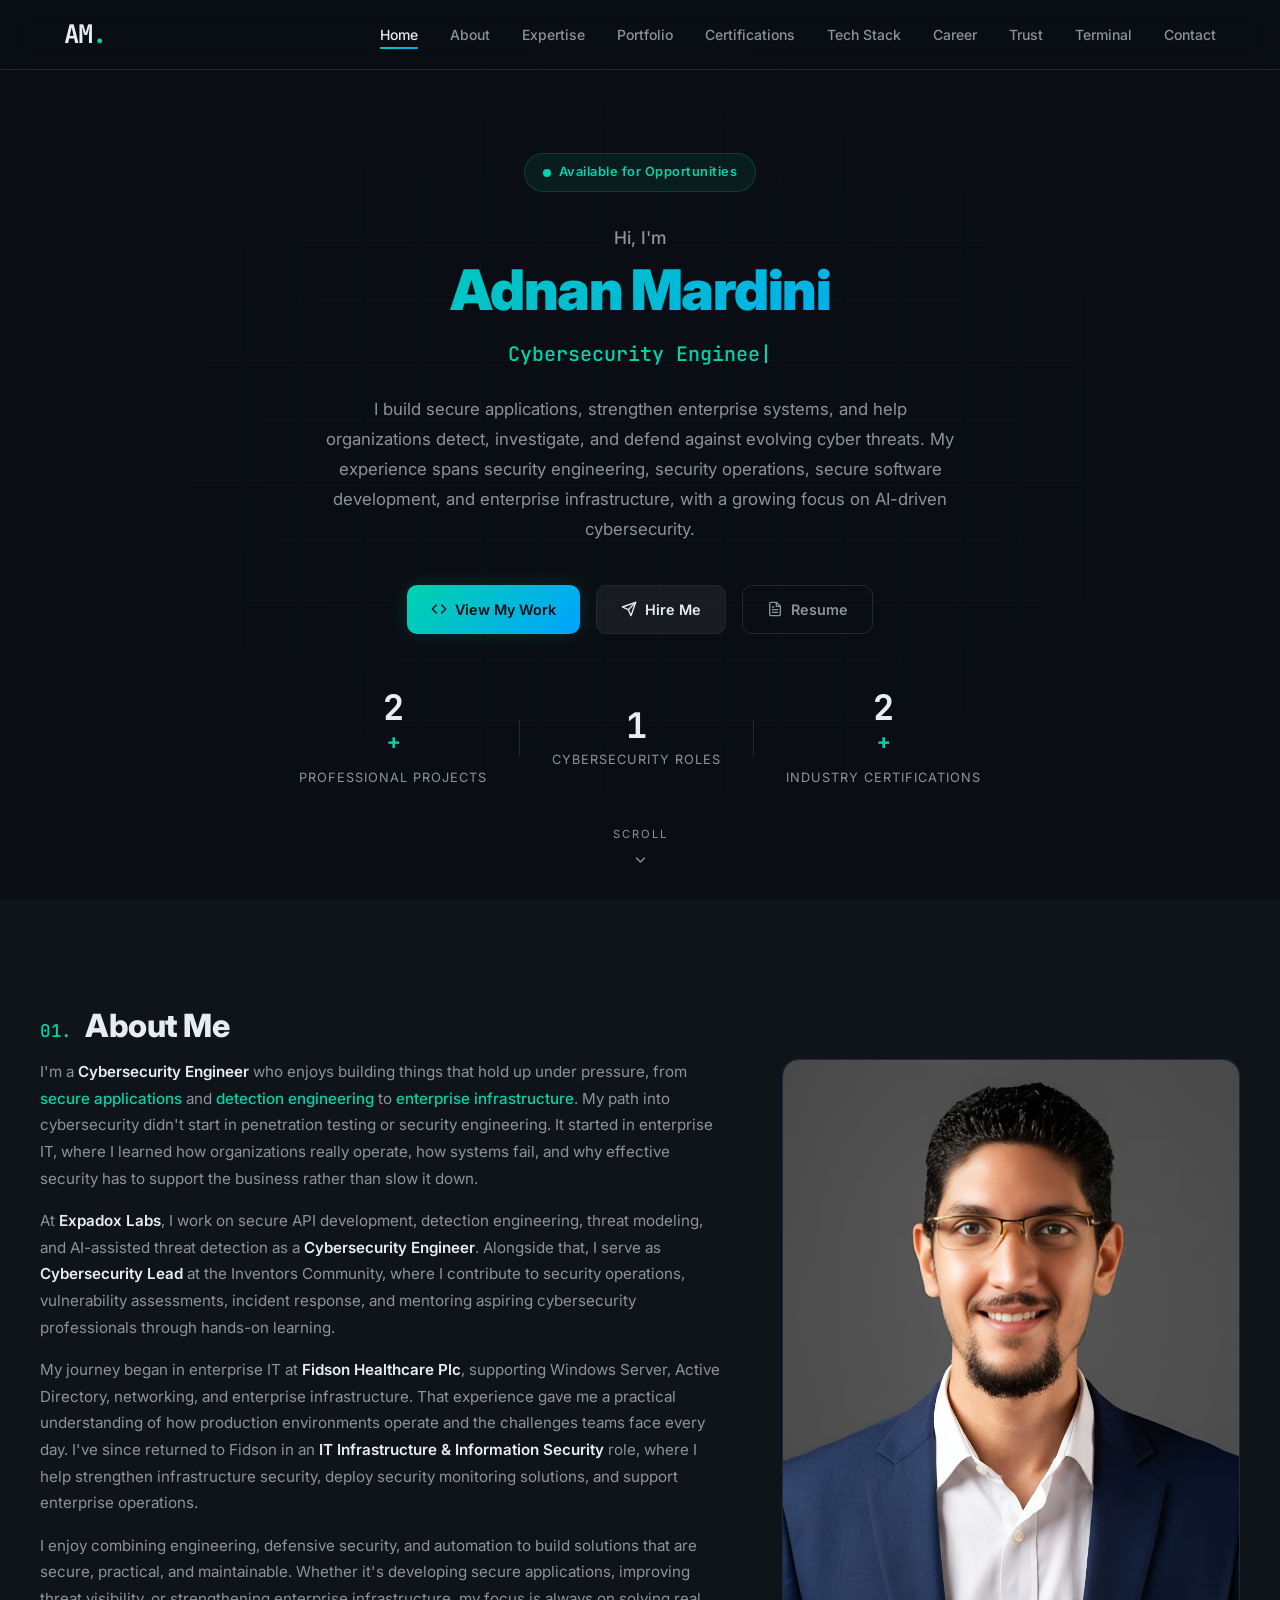
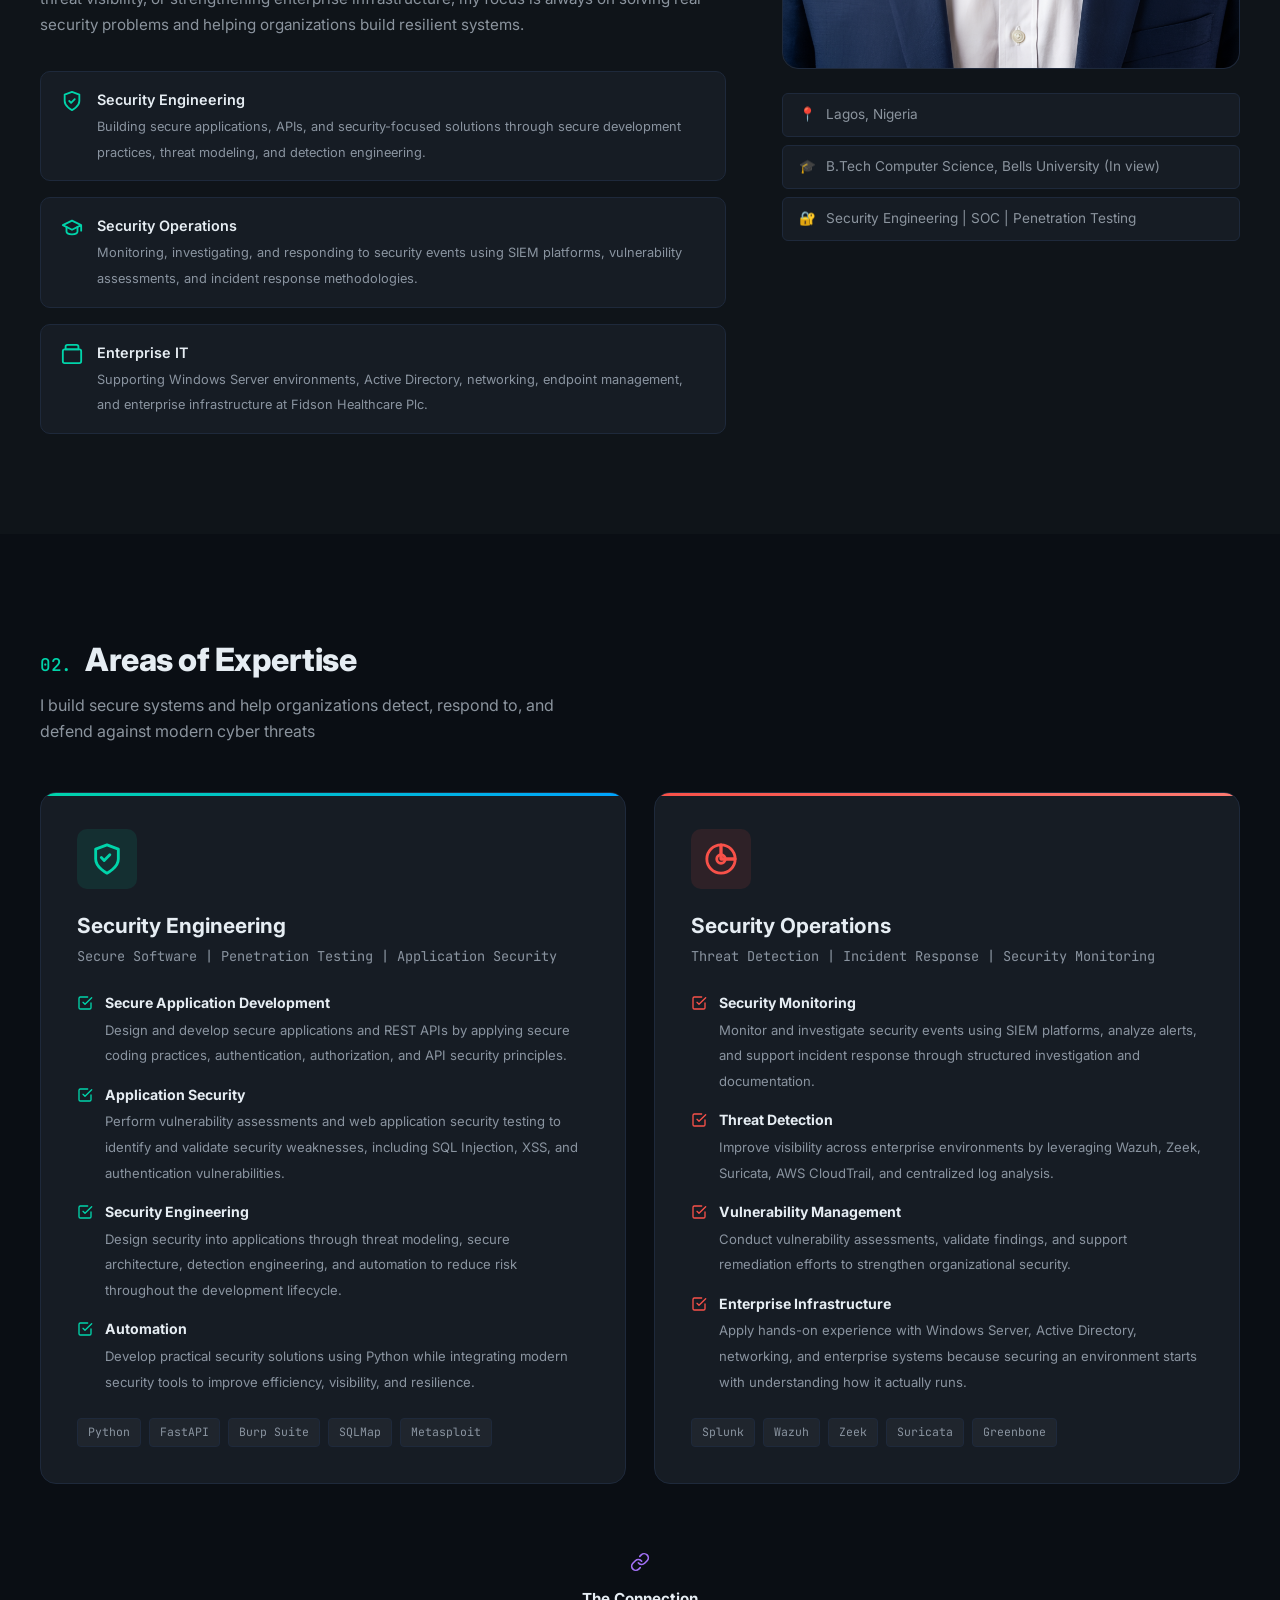
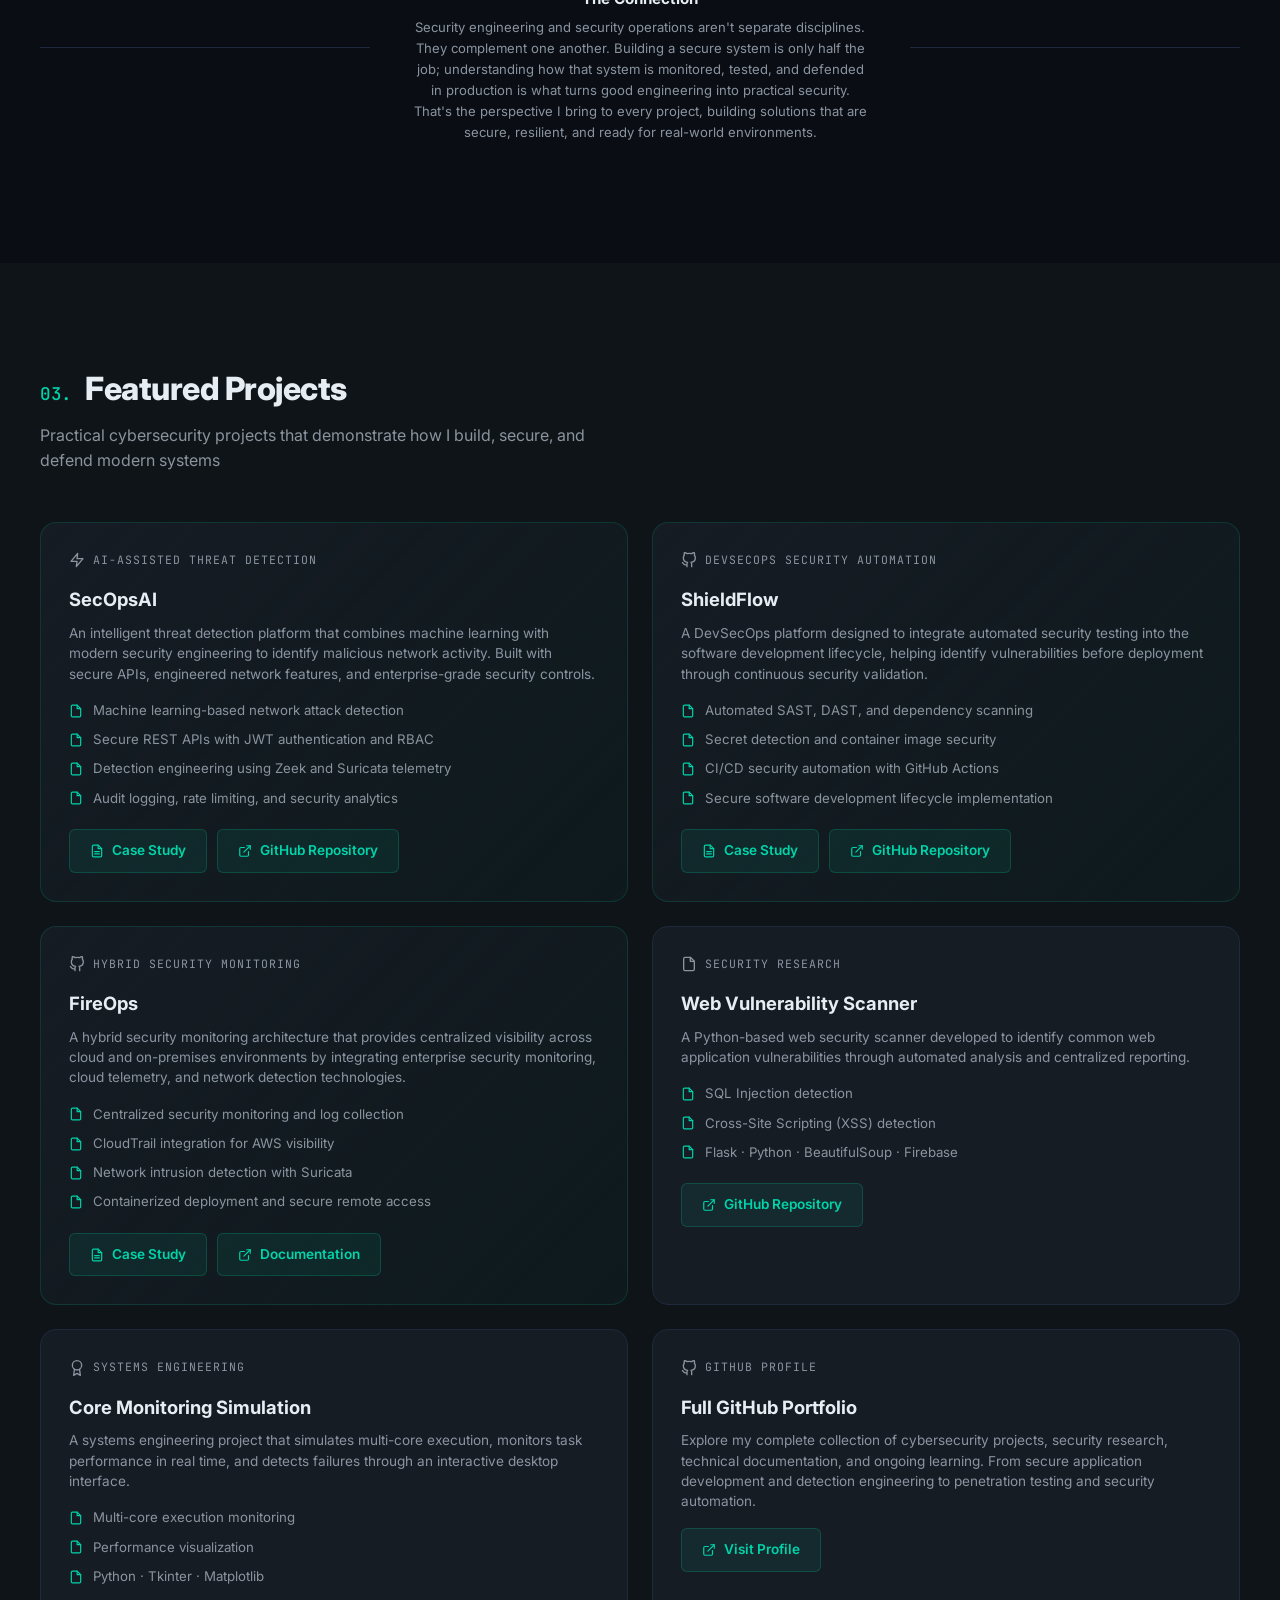
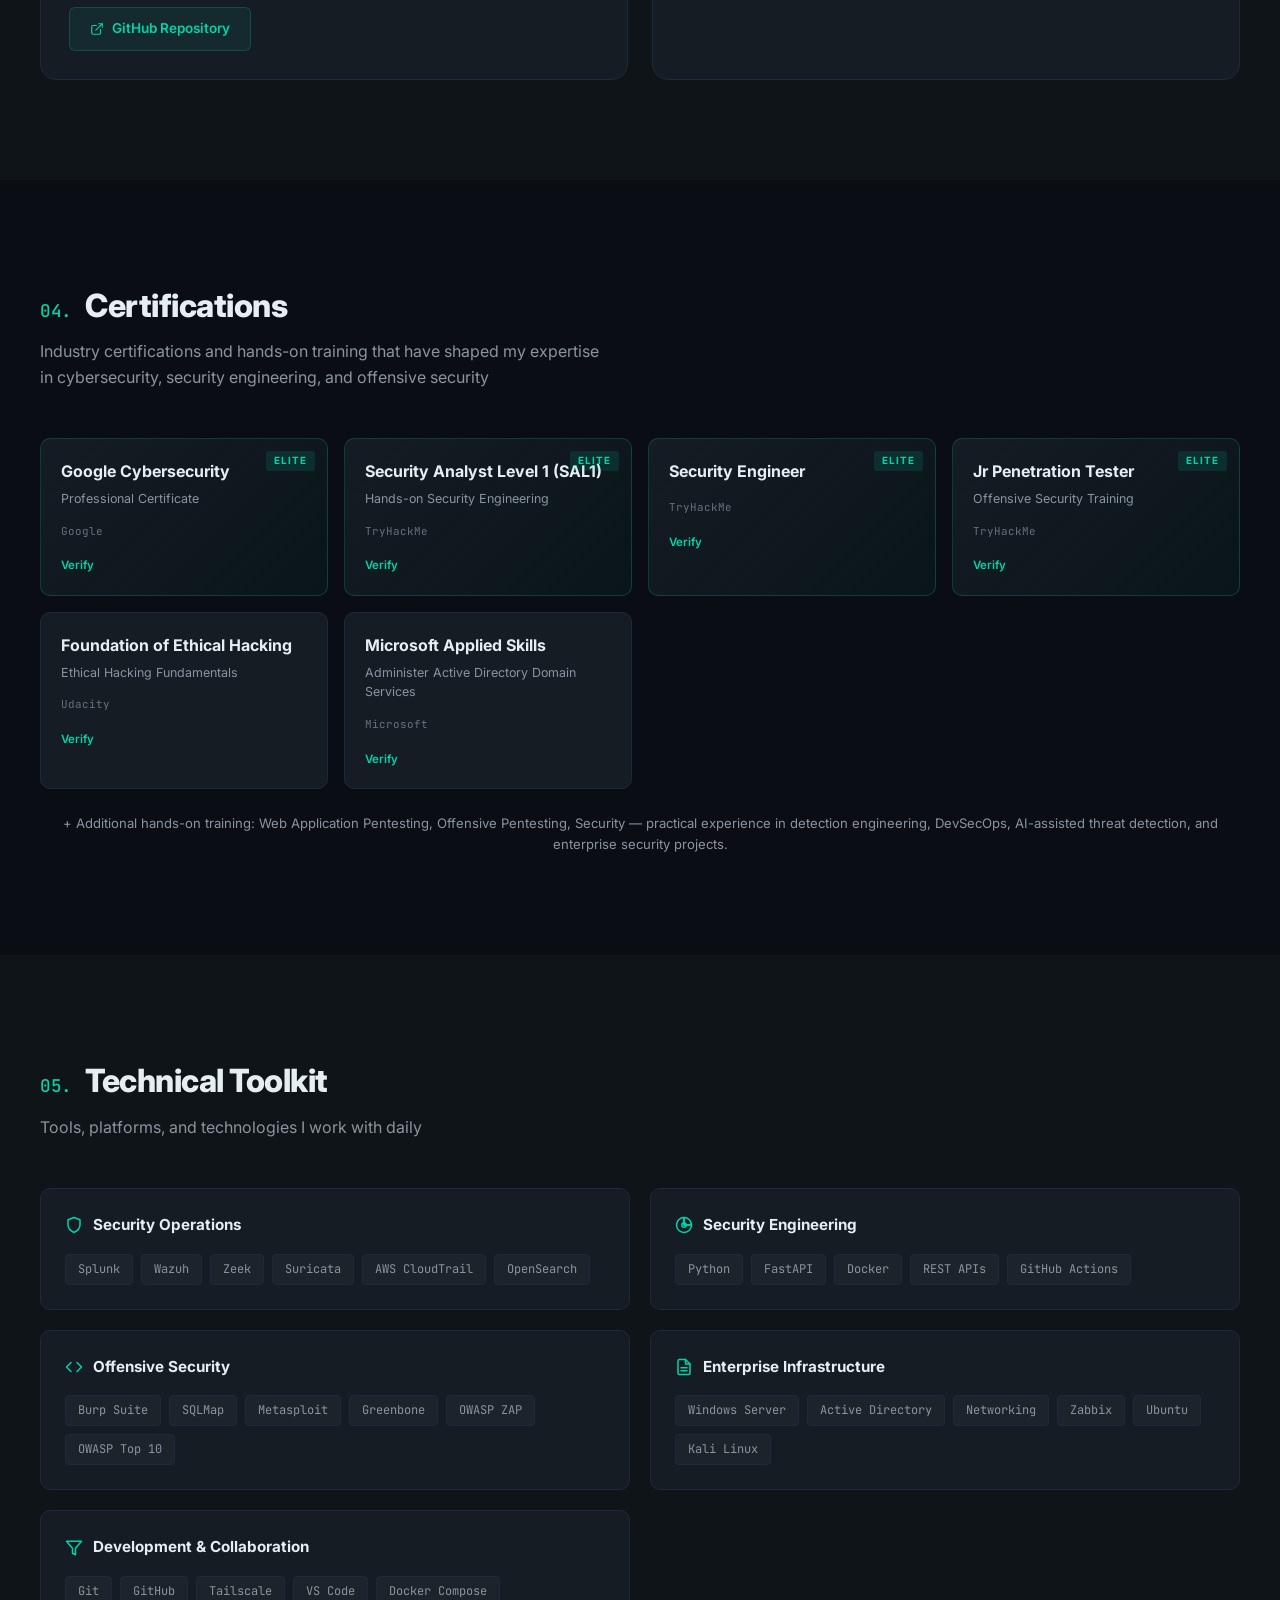
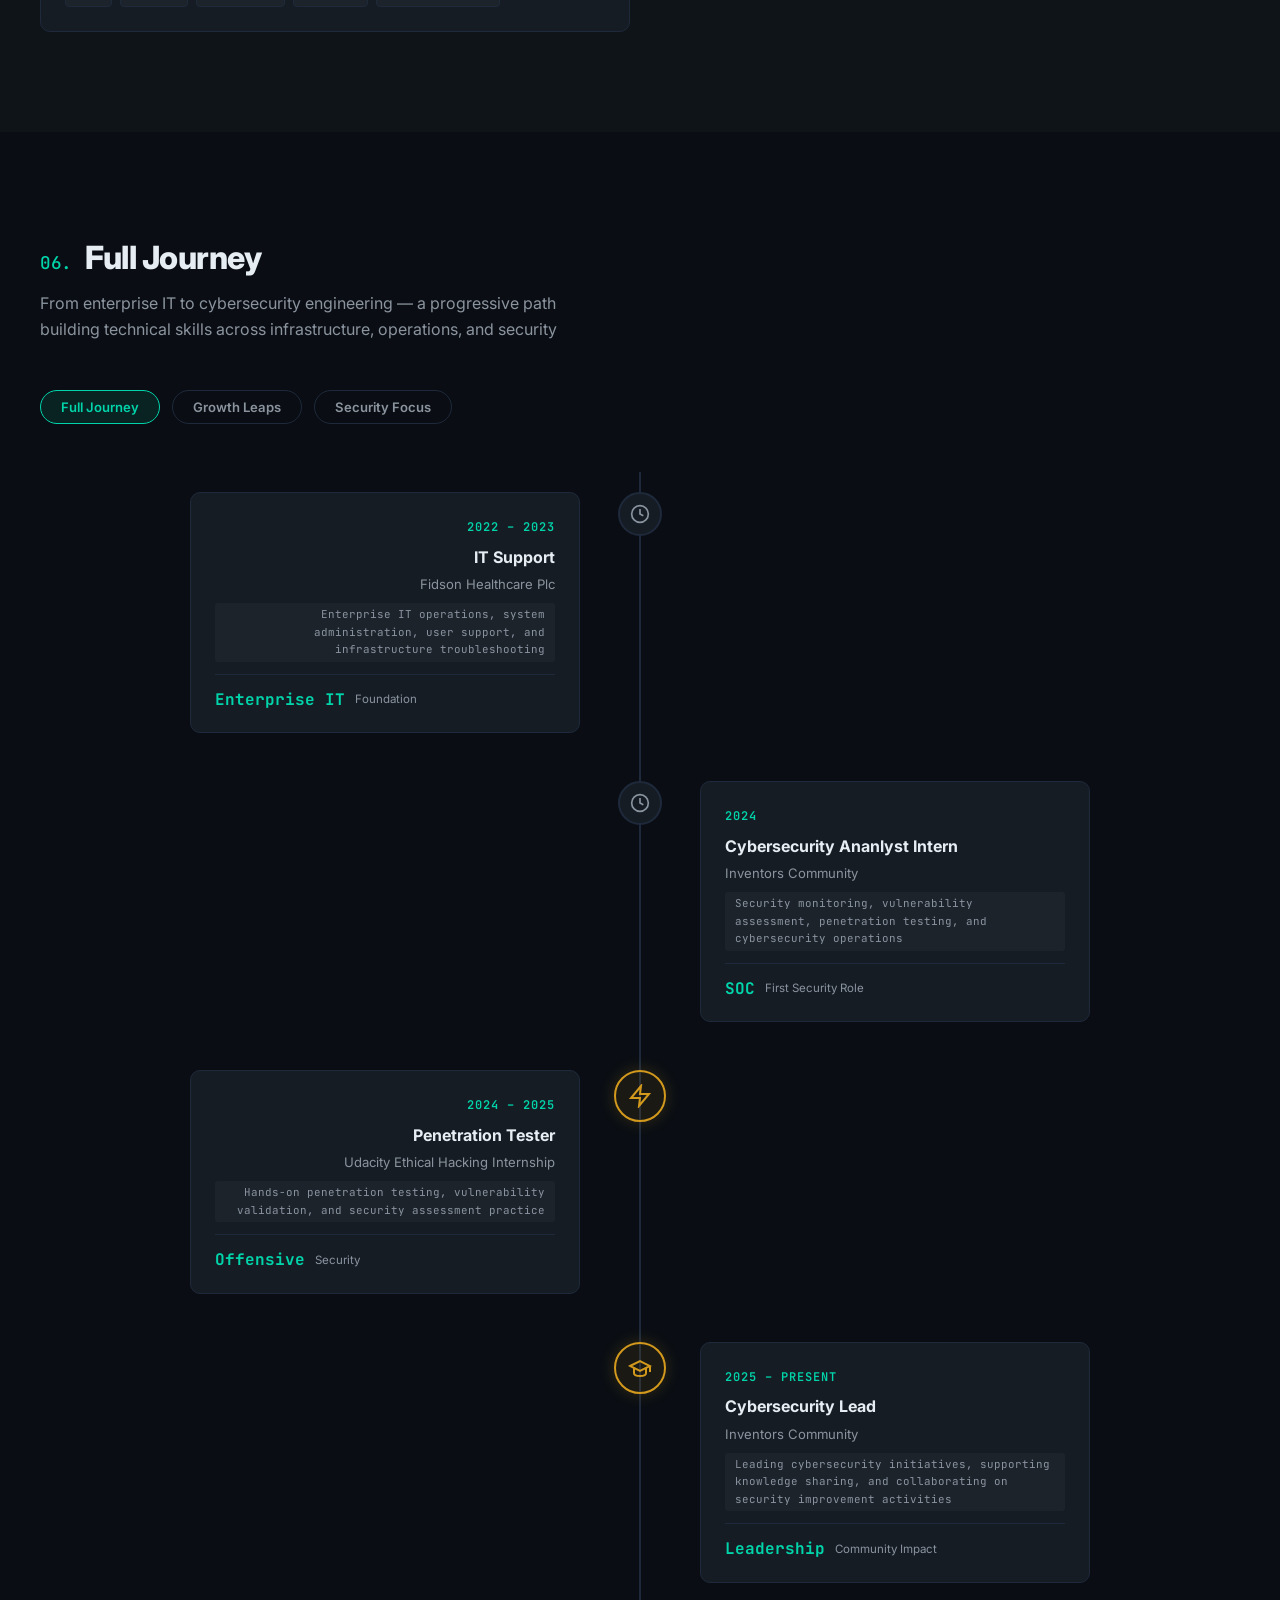
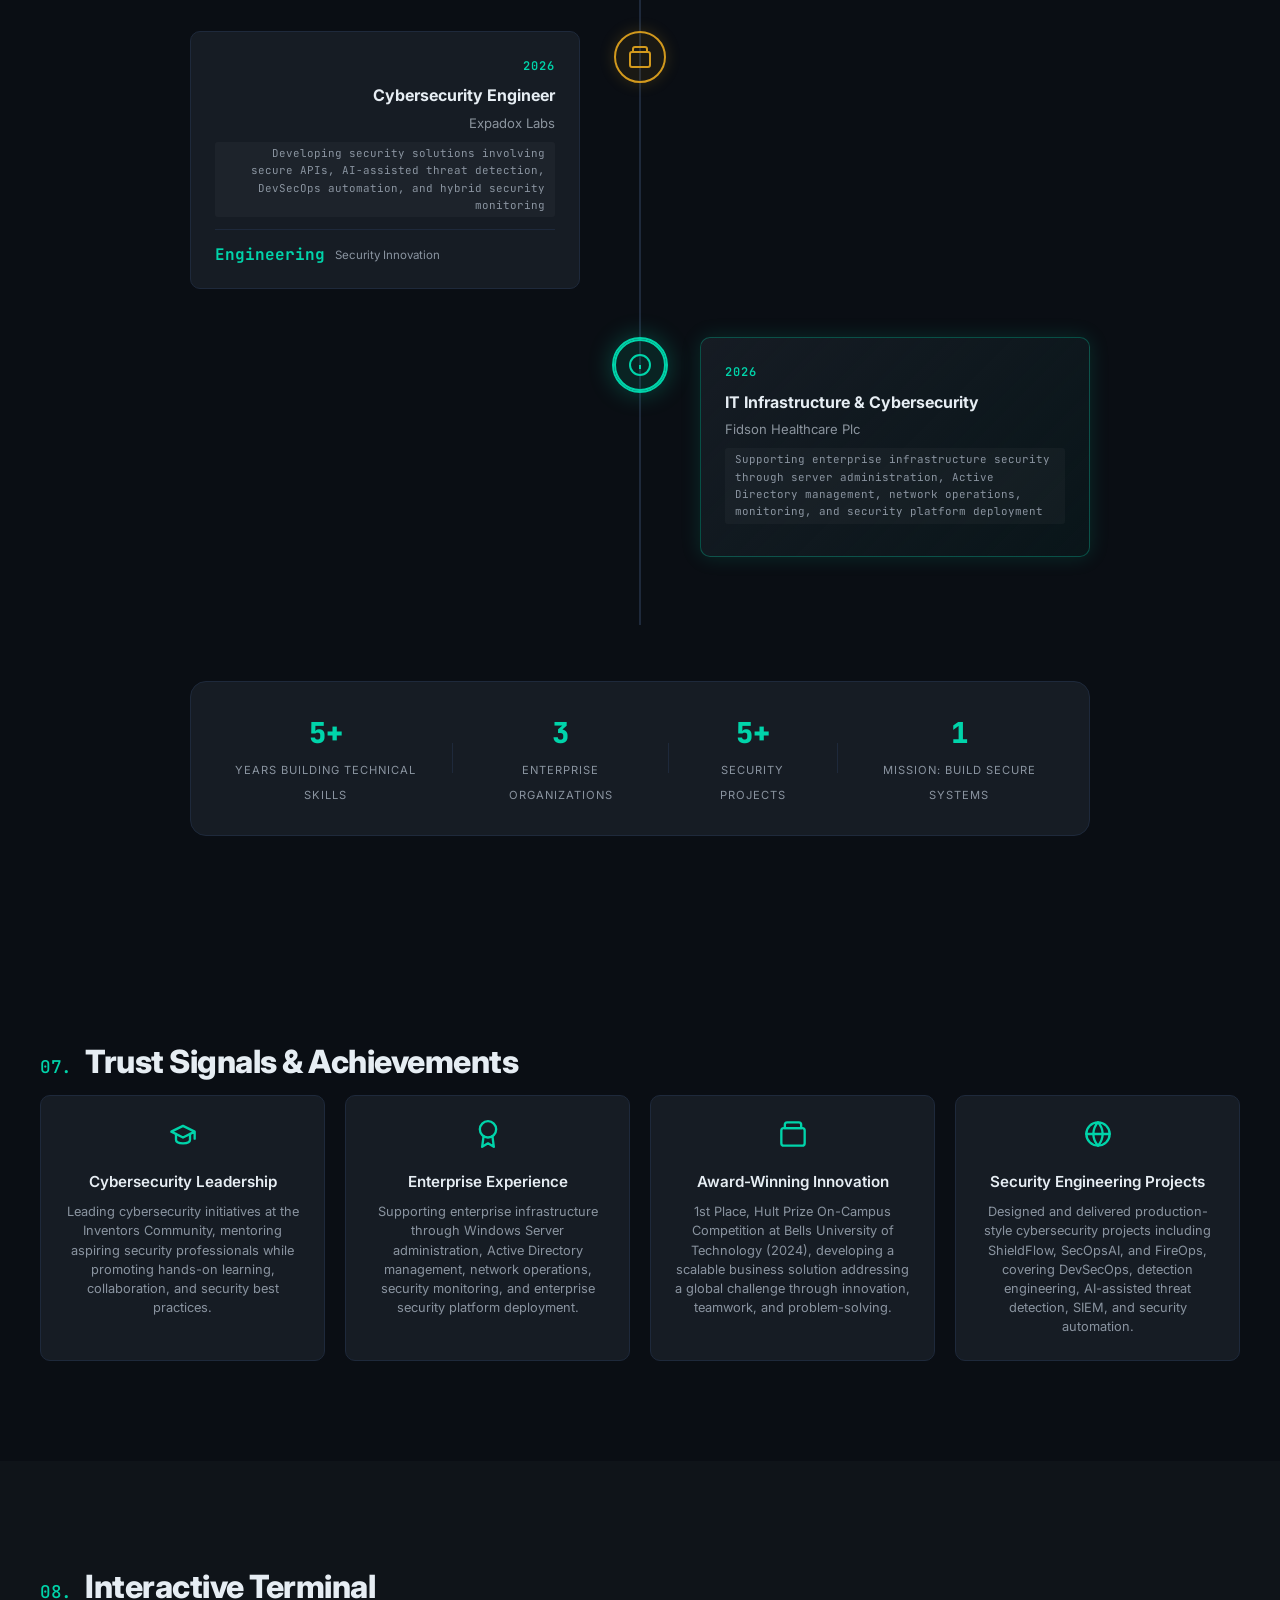
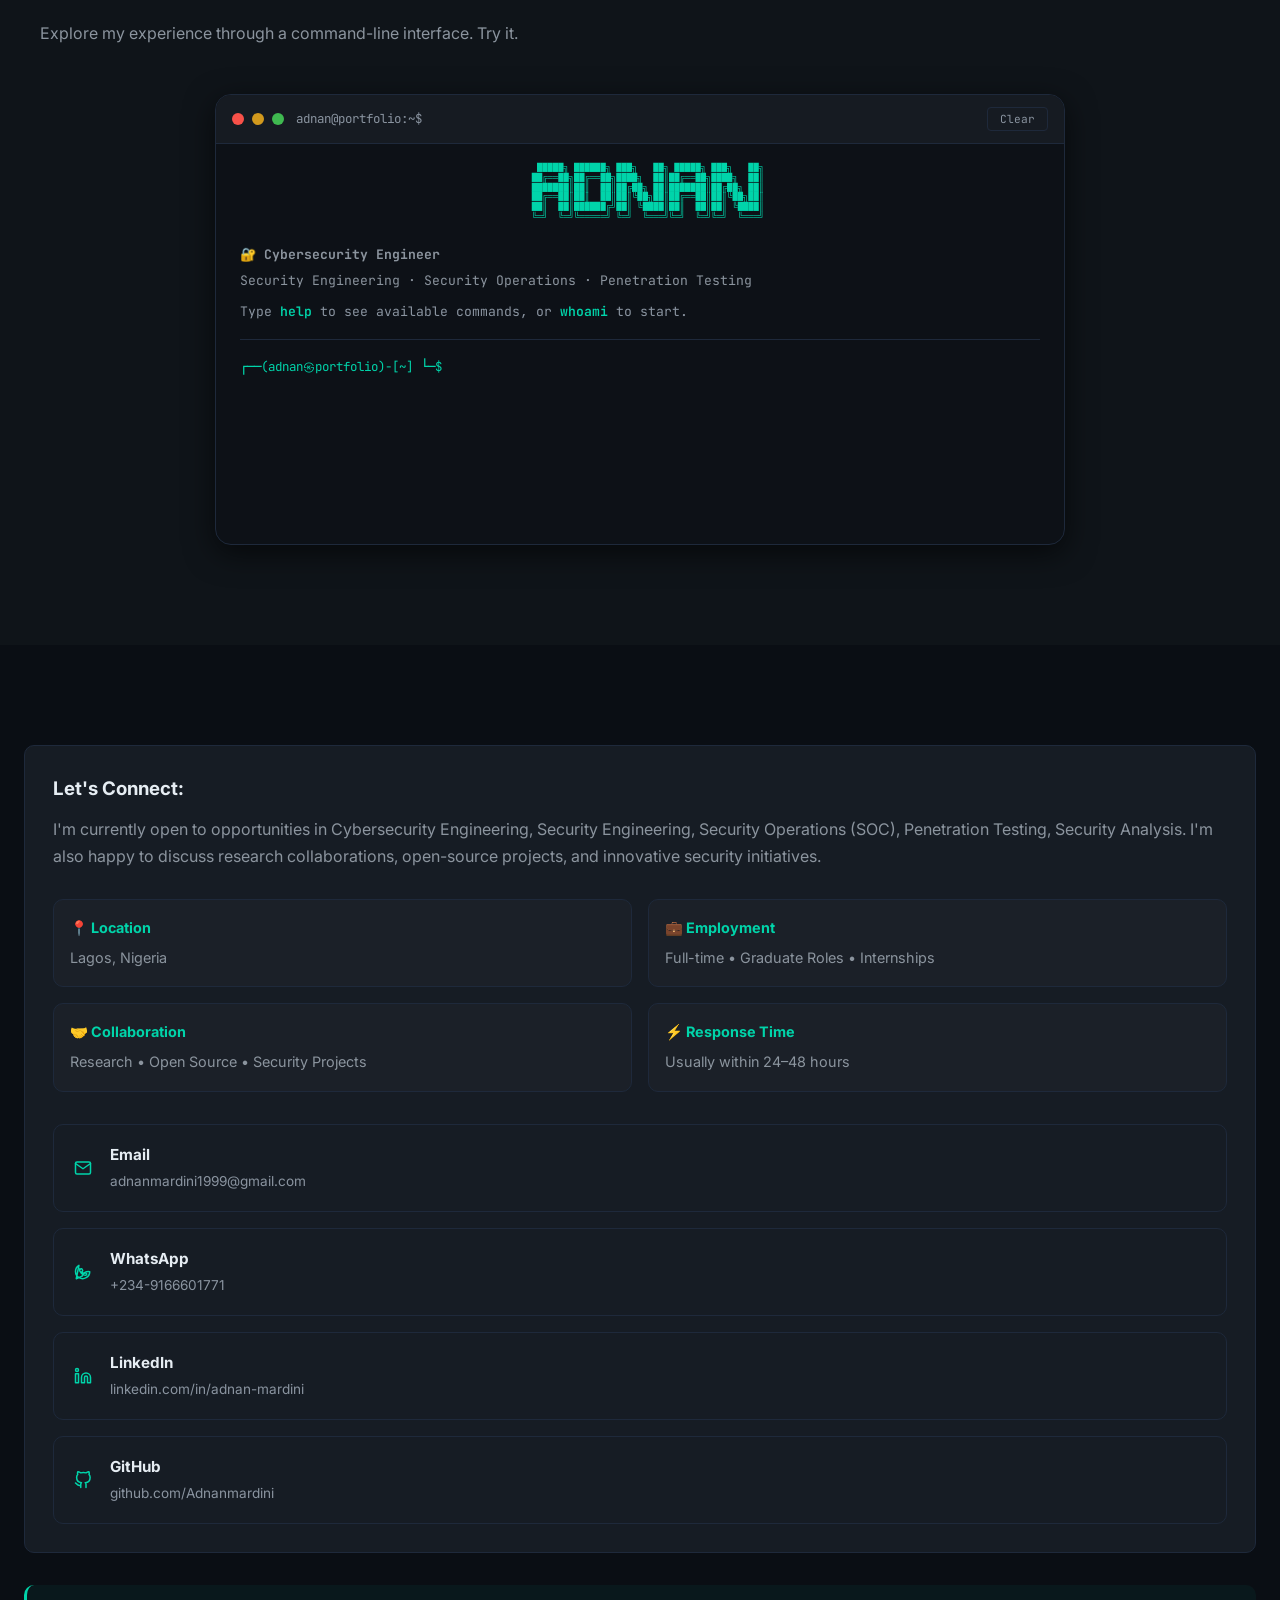
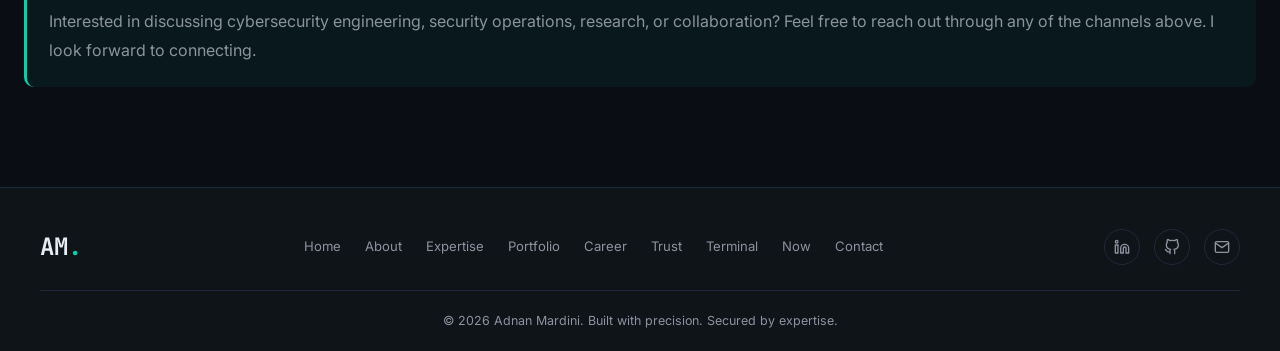
==== commit 97322372: "Update university in portfolio" ====
--- a/index.html
+++ b/index.html
@@ -39,7 +39,7 @@
       "@type": "Person",
       "name": "Adnan Mardini",
       "jobTitle": "Cybersecurity Engineer",
-      "description": "Cybersecurity Engineer specialized in Security Engineering, Security Operations, and Penetration Testing. Based in Lagos, Nigeria. B.Tech Computer Science at Bells University of Technology (First Class Honours). Experience at Expadox Labs, Fidson Healthcare Plc, and Inventors Community.",
+      "description": "Cybersecurity Engineer specialized in Security Engineering, Security Operations, and Penetration Testing. Based in Lagos, Nigeria. B.Tech Computer Science at Bells University of Technology ( In view ) (First Class Honours). Experience at Expadox Labs, Fidson Healthcare Plc, and Inventors Community.",
       "url": "https://adnanmardini.com",
       "image": "https://adnanmardini.com/assets/images/profile.jpg",
       "email": "adnanmardini1999@gmail.com",
@@ -255,7 +255,7 @@
                         </div>
                         <div class="fact">
                             <span class="fact-icon">🎓</span>
-                            <span>B.Tech Computer Science, Bells University</span>
+                            <span>B.Tech Computer Science, Bells University (In view)</span>
                         </div>
                         <div class="fact">
                             <span class="fact-icon">🔐</span>
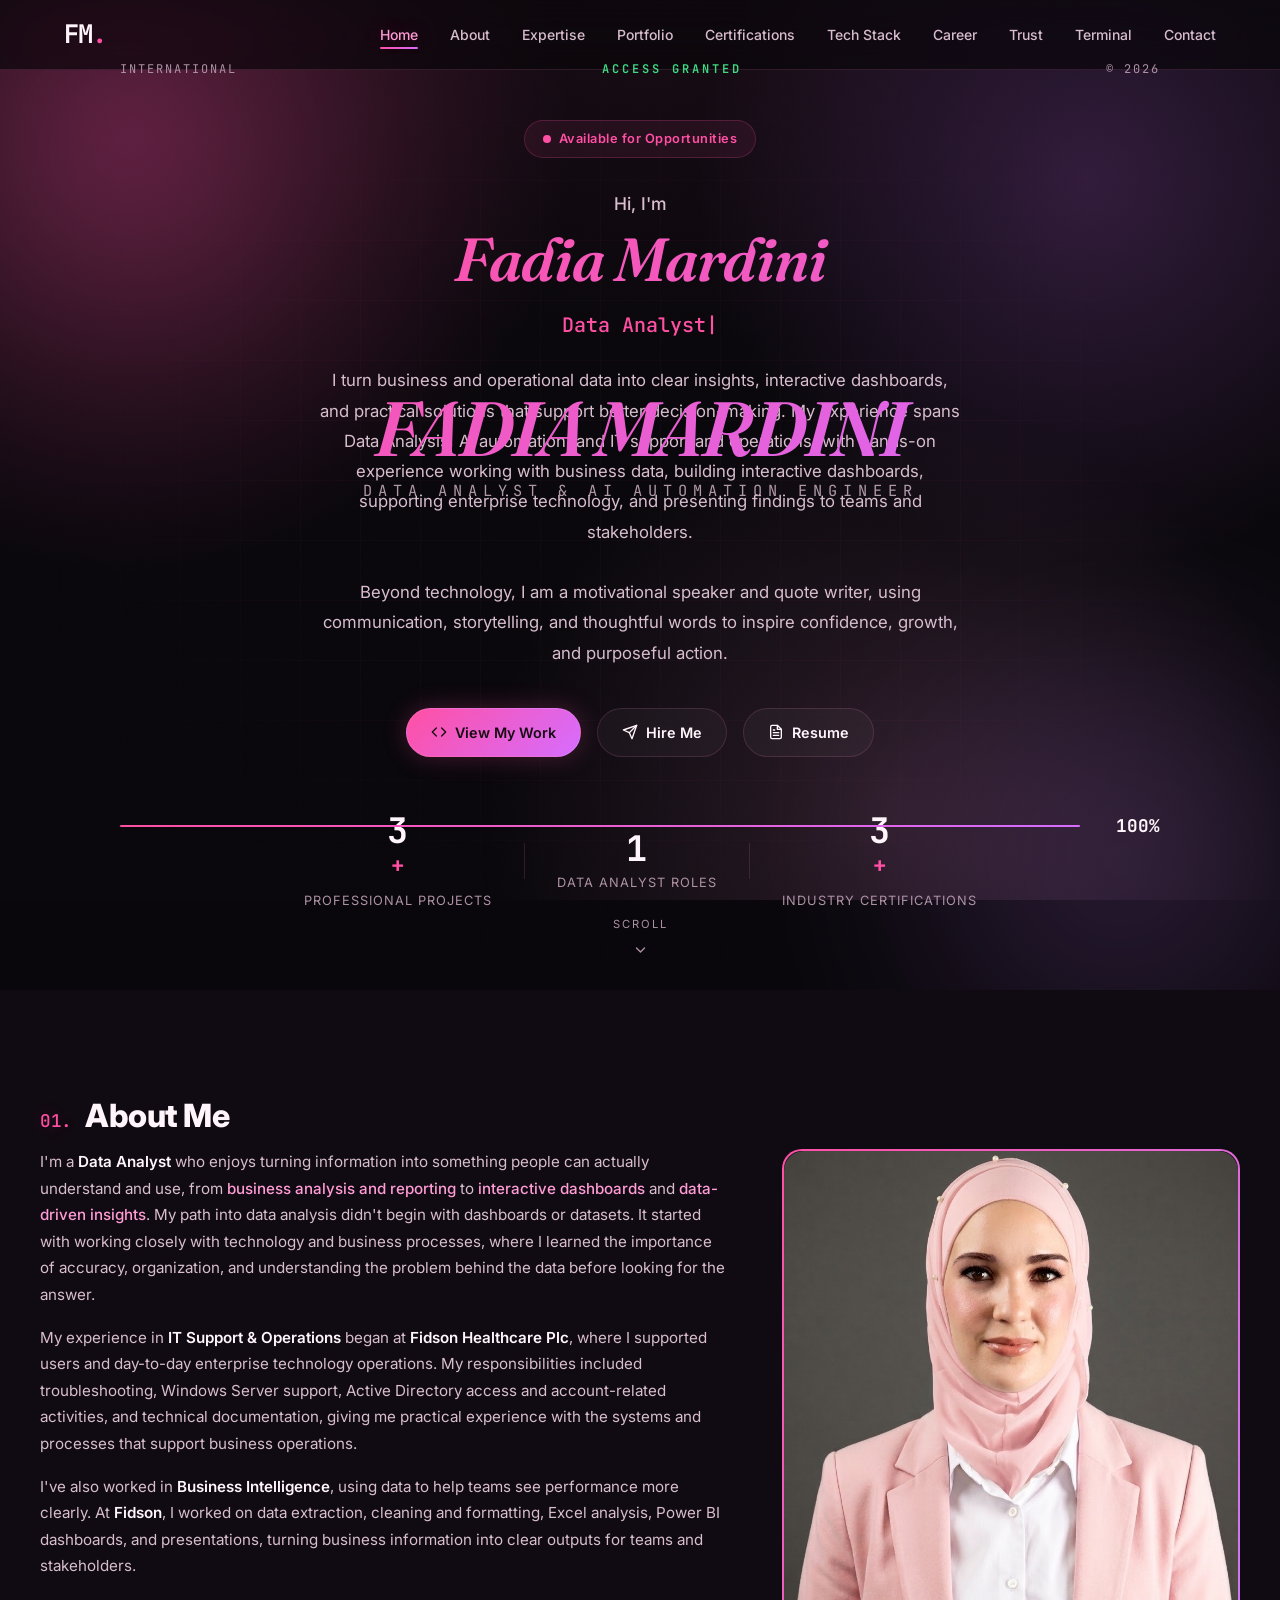
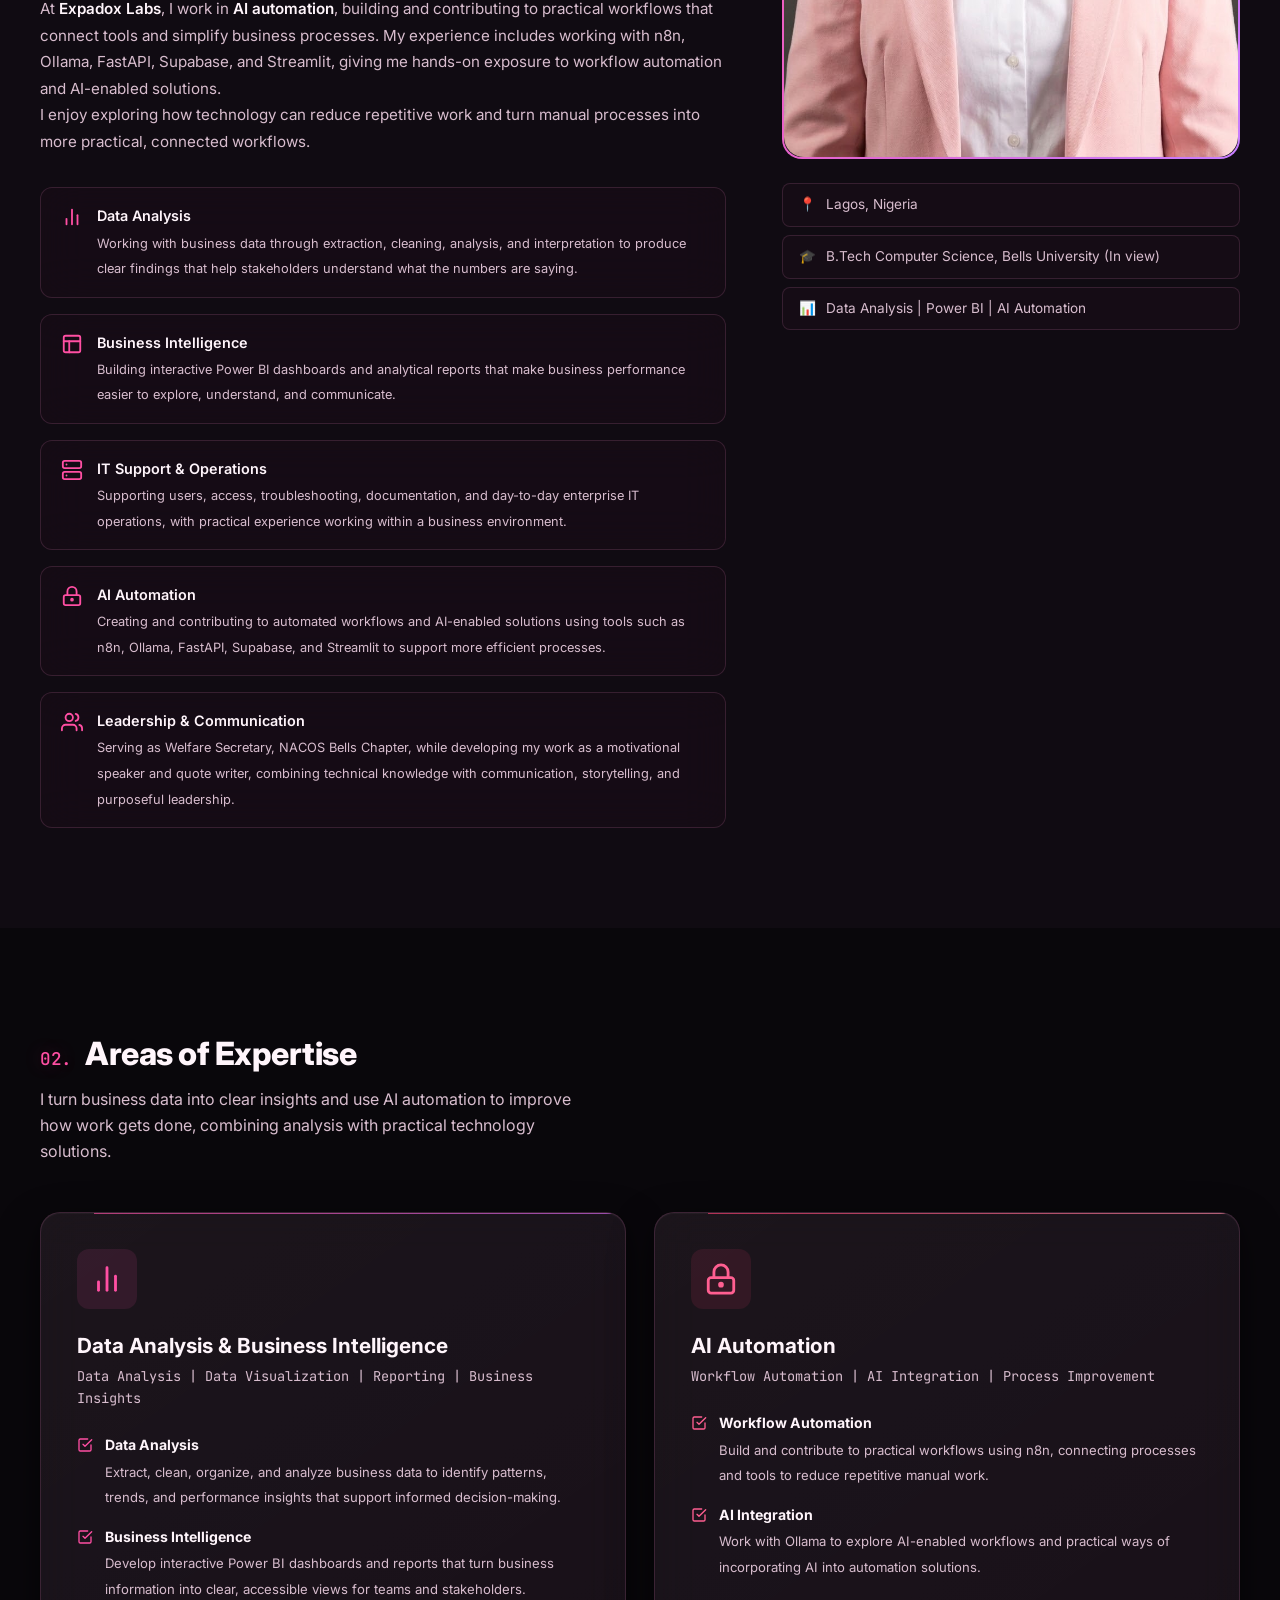
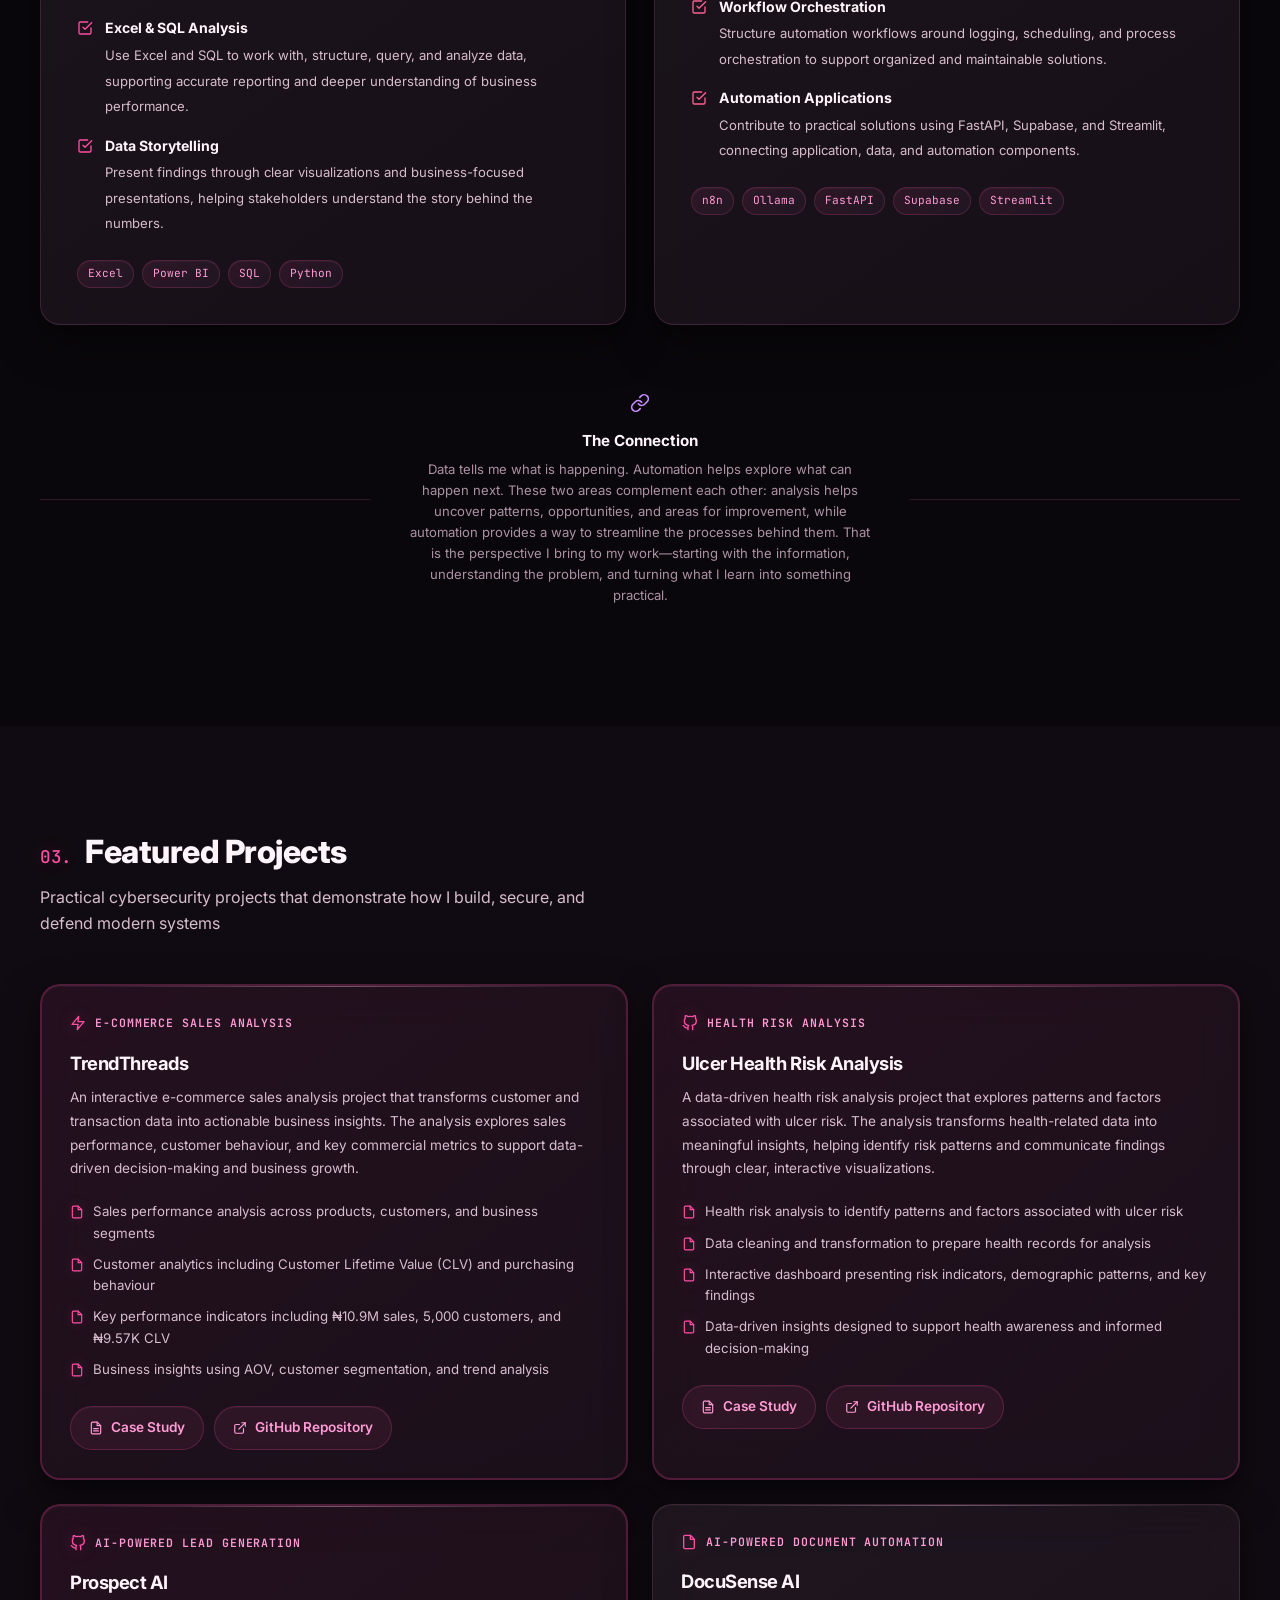
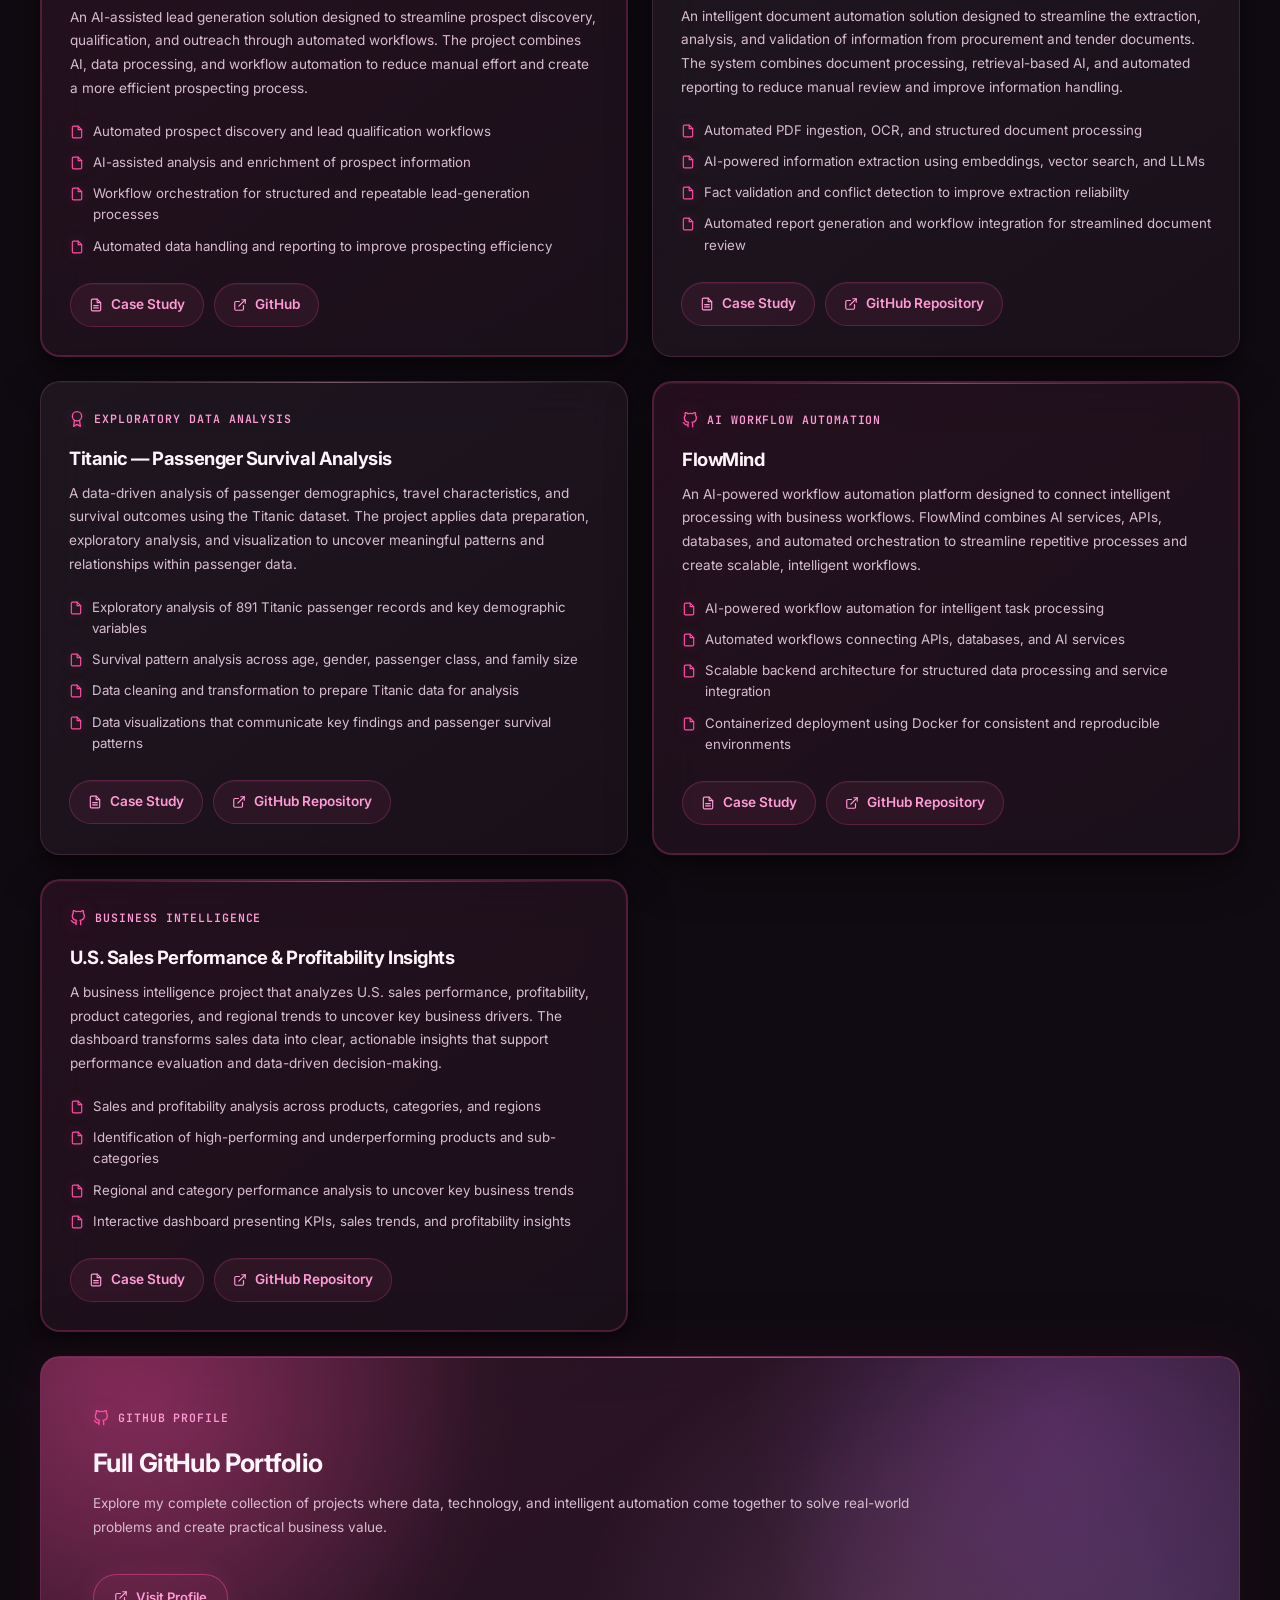
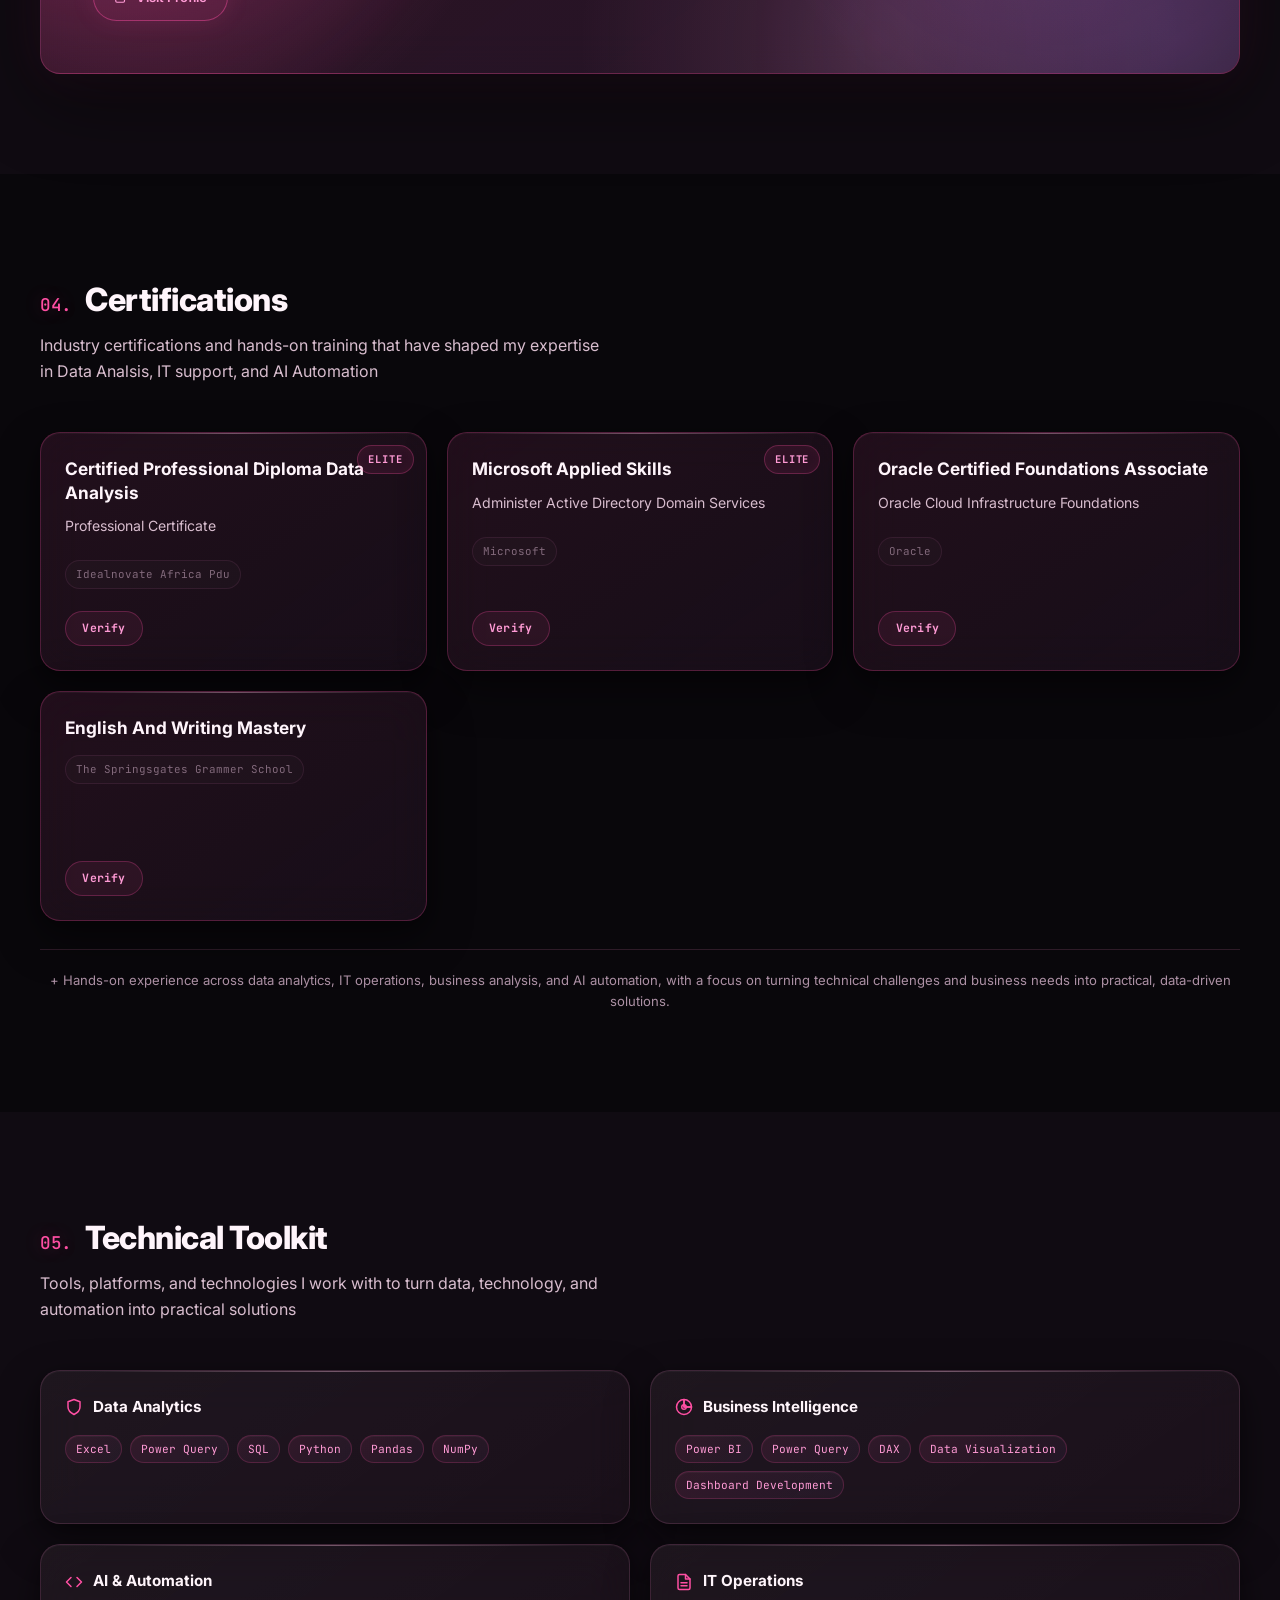
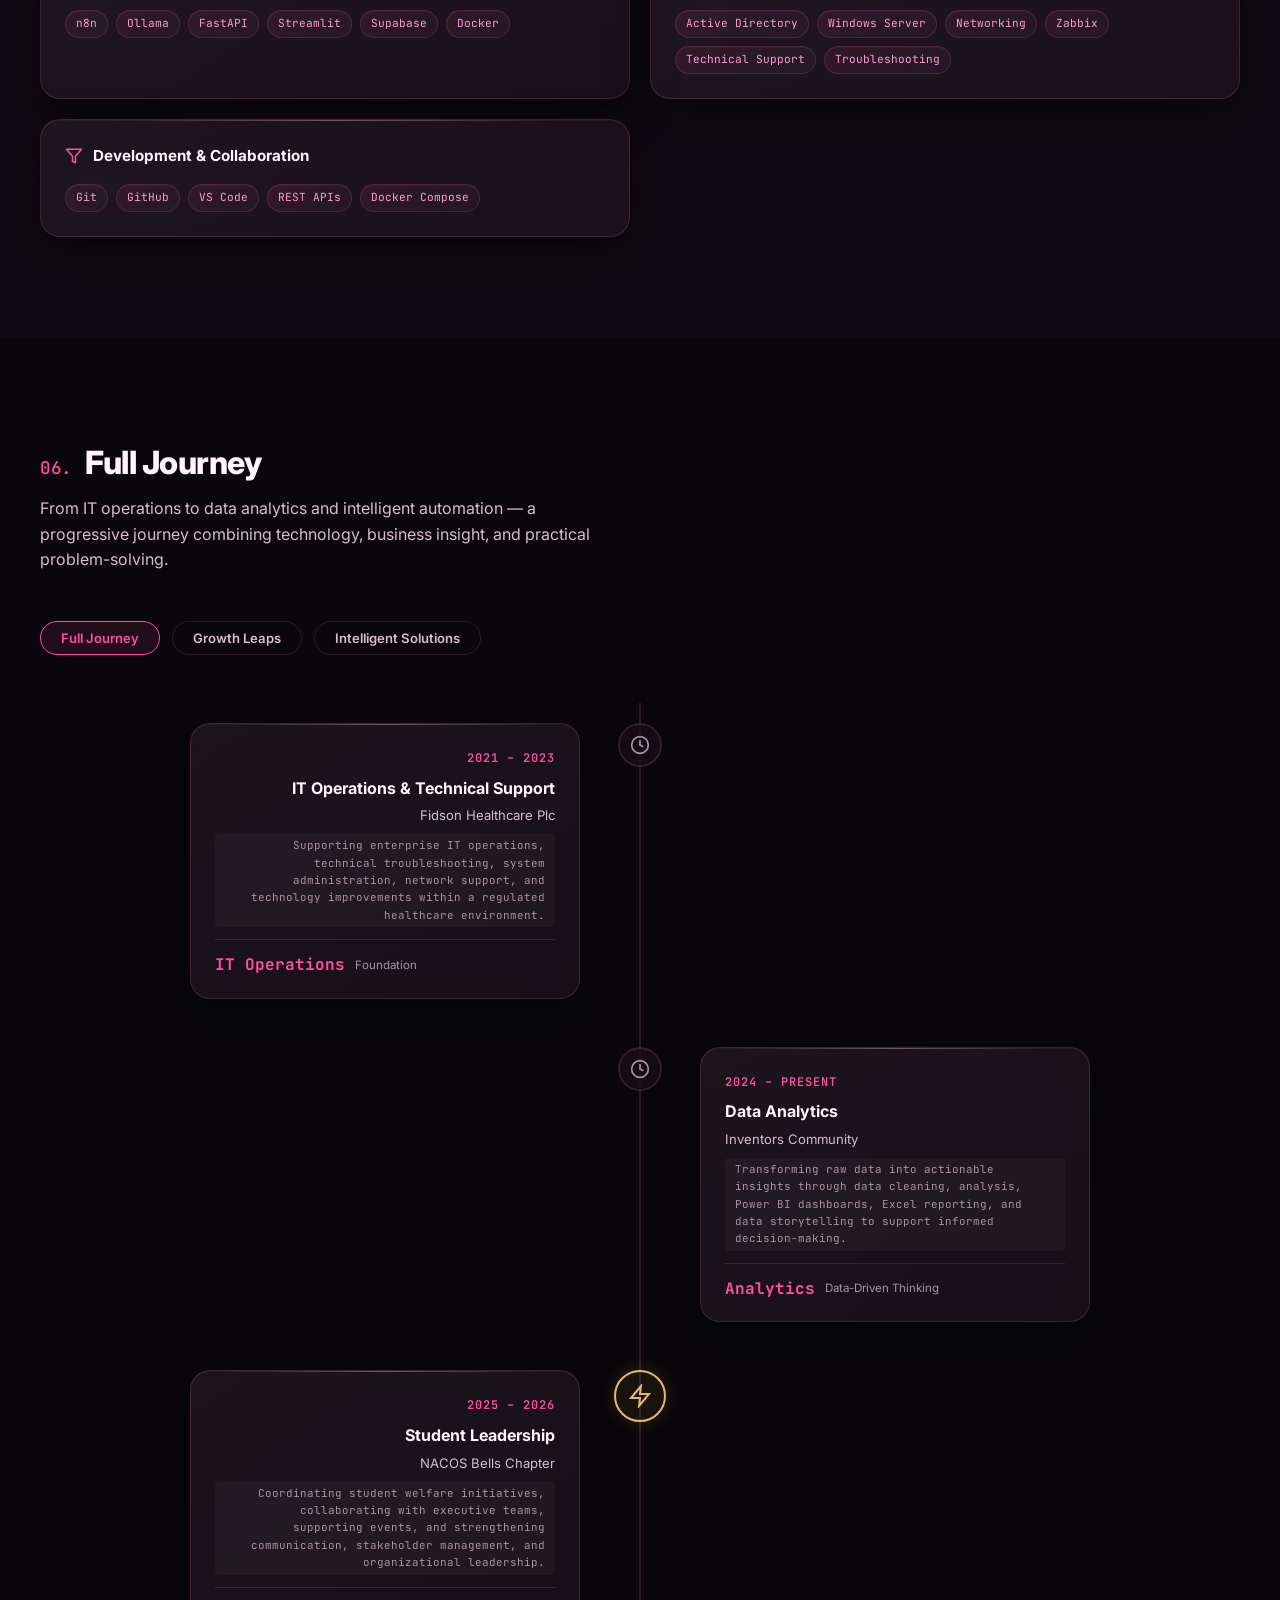
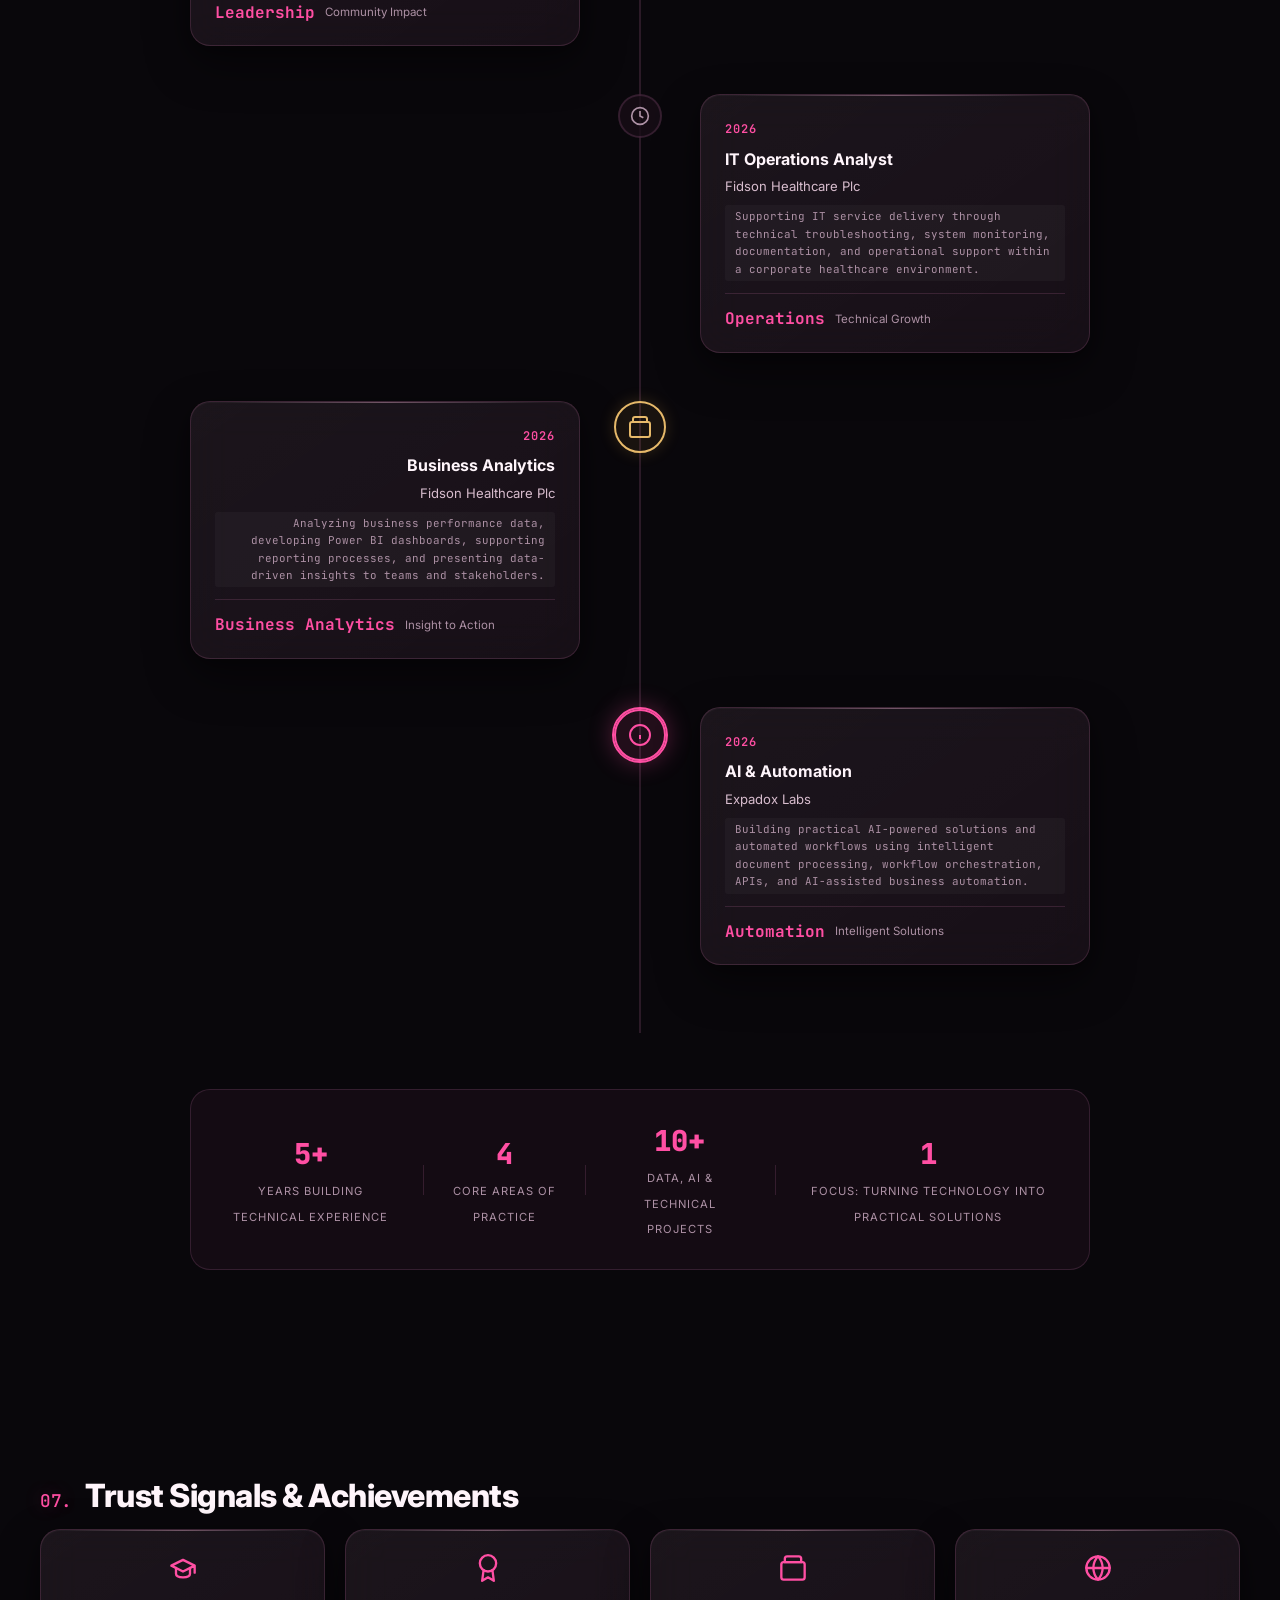
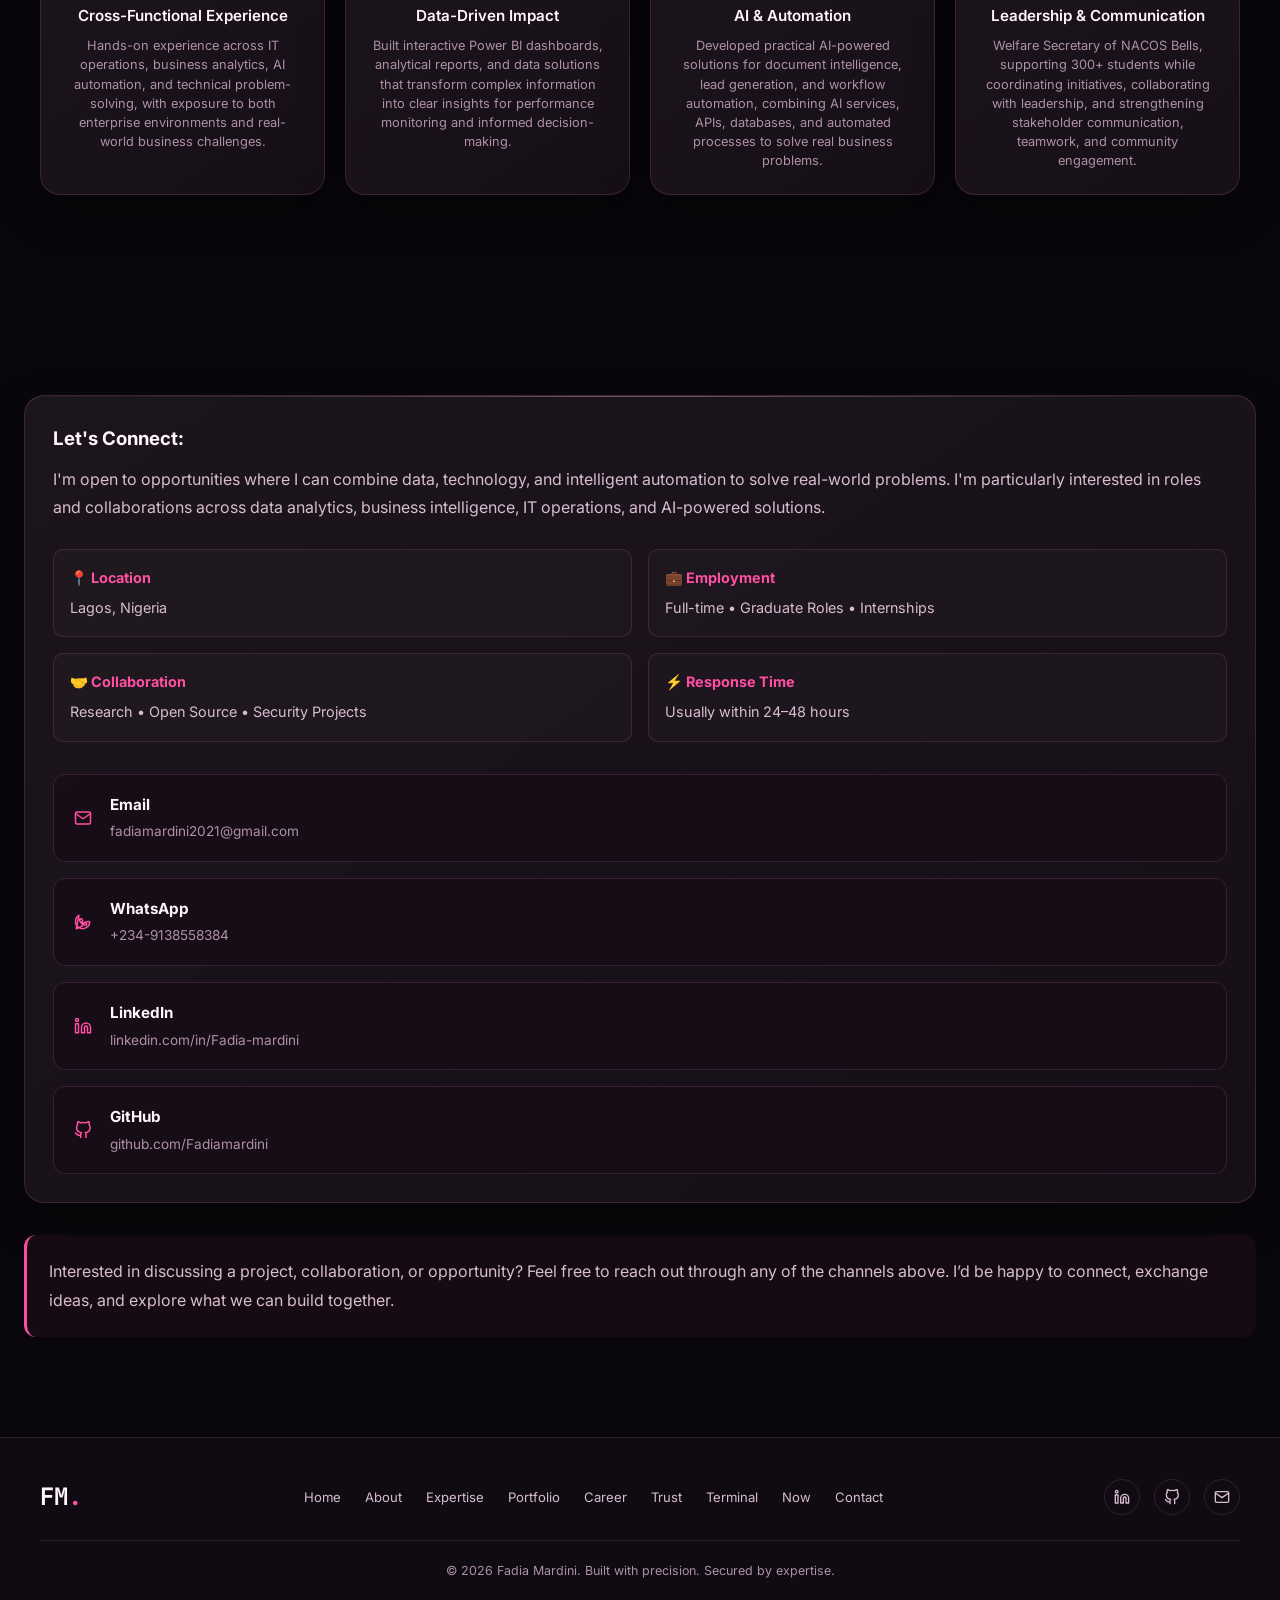
==== commit 5b47fe82: "Initial portfolio commit" ====
--- a/index.html
+++ b/index.html
@@ -3,31 +3,31 @@
 <head>
     <meta charset="UTF-8">
     <meta name="viewport" content="width=device-width, initial-scale=1.0">
-    <meta name="description" content="Adnan Mardini — Cybersecurity Engineer | Security Engineering | Security Operations | Penetration Testing. Portfolio showcasing security engineering, SOC operations, and cybersecurity projects.">
-    <meta name="keywords" content="cybersecurity, security engineering, security operations, penetration testing, SOC, threat detection, DevSecOps, Adnan Mardini">
-    <meta name="author" content="Adnan Mardini">
+    <meta name="description" content="Fadia Mardini — Cybersecurity Engineer | Security Engineering | Security Operations | Penetration Testing. Portfolio showcasing security engineering, SOC operations, and cybersecurity projects.">
+    <meta name="keywords" content="cybersecurity, security engineering, security operations, penetration testing, SOC, threat detection, DevSecOps, Fadia Mardini">
+    <meta name="author" content="Fadia Mardini">
     <meta name="robots" content="index, follow">
     
     <!-- Open Graph -->
-    <meta property="og:title" content="Adnan Mardini — Cybersecurity Engineer">
+    <meta property="og:title" content="Fadia Mardini — Cybersecurity Engineer">
     <meta property="og:description" content="Building secure applications, strengthening enterprise systems, and helping organizations detect, investigate, and defend against evolving cyber threats.">
     <meta property="og:type" content="website">
-    <meta property="og:url" content="https://adnanmardini.com">
+    <meta property="og:url" content="https://Fadiamardini.com">
     <meta property="og:image:width" content="1200">
     <meta property="og:image:height" content="630">
-    <meta property="og:image:alt" content="Adnan Mardini — Cybersecurity Engineer">
+    <meta property="og:image:alt" content="Fadia Mardini — Cybersecurity Engineer">
     <meta name="twitter:card" content="summary_large_image">
     
-    <!-- Favicon — Multi-format "A" brand mark -->
+    <!-- Favicon -->
 <link rel="icon" type="image/svg+xml" href="data:image/svg+xml,%3Csvg xmlns='http://www.w3.org/2000/svg' viewBox='0 0 100 100'%3E%3Cdefs%3E%3ClinearGradient id='g' x1='0%25' y1='0%25' x2='100%25' y2='100%25'%3E%3Cstop offset='0%25' style='stop-color:%2300d4aa'/%3E%3Cstop offset='100%25' style='stop-color:%2300a3ff'/%3E%3C/linearGradient%3E%3C/defs%3E%3Crect width='100' height='100' rx='22' fill='url(%23g)'/%3E%3Ctext x='50' y='72' text-anchor='middle' fill='%230a0e14' font-family='Inter,sans-serif' font-weight='900' font-size='62'%3EA%3C/text%3E%3C/svg%3E">
 <link rel="shortcut icon" href="[data-uri]">
     
-    <title>Adnan Mardini | Cybersecurity Engineer</title>
+    <title>Fadia Mardini | Cybersecurity Engineer</title>
     
     <!-- Fonts -->
     <link rel="preconnect" href="https://fonts.googleapis.com">
     <link rel="preconnect" href="https://fonts.gstatic.com" crossorigin>
-    <link href="https://fonts.googleapis.com/css2?family=Inter:wght@400;500;600;700;800;900&family=JetBrains+Mono:wght@400;500;600;700&display=swap" rel="stylesheet">
+    <link href="https://fonts.googleapis.com/css2?family=Fraunces:ital,opsz,wght@0,9..144,400;0,9..144,500;0,9..144,600;0,9..144,700;0,9..144,900;1,9..144,500&family=Inter:wght@400;500;600;700;800;900&family=JetBrains+Mono:wght@400;500;600;700&display=swap" rel="stylesheet">
     
     <!-- CSS -->
     <link rel="stylesheet" href="css/style.css">
@@ -37,20 +37,20 @@
     {
       "@context": "https://schema.org",
       "@type": "Person",
-      "name": "Adnan Mardini",
+      "name": "Fadia Mardini",
       "jobTitle": "Cybersecurity Engineer",
       "description": "Cybersecurity Engineer specialized in Security Engineering, Security Operations, and Penetration Testing. Based in Lagos, Nigeria. B.Tech Computer Science at Bells University of Technology ( In view ) (First Class Honours). Experience at Expadox Labs, Fidson Healthcare Plc, and Inventors Community.",
-      "url": "https://adnanmardini.com",
-      "image": "https://adnanmardini.com/assets/images/profile.jpg",
-      "email": "adnanmardini1999@gmail.com",
+      "url": "https://Fadiamardini.com",
+      "image": "https://Fadiamardini.com/assets/images/profile.jpg",
+      "email": "fadiamardini2021@gmail.com",
       "address": {
         "@type": "PostalAddress",
         "addressLocality": "Lagos",
         "addressCountry": "NG"
       },
       "sameAs": [
-        "https://linkedin.com/in/adnan-mardini",
-        "https://github.com/Adnanmardini"
+        "https://www.linkedin.com/in/fadia-mardini/",
+        "https://github.com/mardinifa"
       ],
       "alumniOf": [
         {
@@ -92,12 +92,49 @@
     </script>
 </head>
 <body>
+   <!-- THE DEFINITIVE Awwwards-WINNING CINEMATIC LOADER -->
+<div class="site-loader" aria-hidden="true">
+    <!-- Split Screen Shutter Panels -->
+    <div class="loader-panel loader-panel-top"></div>
+    <div class="loader-panel loader-panel-bottom"></div>
+
+    <div class="loader-content-wrapper">
+        <div class="loader-top-meta">
+            <span class="loader-location">INTERNATIONAL</span>
+            <span class="loader-status-text" id="loader-status">INITIALIZING SYSTEM</span>
+            <span class="loader-year">© 2026</span>
+        </div>
+        
+        <div class="loader-center-brand">
+            <h1 class="loader-title">FADIA MARDINI</h1>
+            <p class="loader-subtitle">DATA ANALYST & AI AUTOMATION Engineer</p>
+        </div>
+
+        <div class="loader-bottom-bar">
+            <div class="loader-progress-track">
+                <div class="loader-progress-fill" id="loader-fill"></div>
+            </div>
+            <div class="loader-percentage" id="loader-percentage">00%</div>
+        </div>
+    </div>
+</div>
+
+    <!-- SCROLL PROGRESS -->
+    <div class="scroll-progress" aria-hidden="true">
+        <span></span>
+    </div>
+
+    <!-- CUSTOM CURSOR -->
+    <div class="custom-cursor" aria-hidden="true">
+        <span></span>
+    </div>
+
     <a href="#main-content" class="skip-link">Skip to content</a>
 
     <!-- NAVIGATION -->
     <nav class="navbar" aria-label="Primary">
         <div class="nav-container">
-            <a href="#" class="nav-logo">AM<span class="accent">.</span></a>
+            <a href="#" class="nav-logo">FM<span class="accent">.</span></a>
             <ul class="nav-menu">
                 <li><a href="#home" class="nav-link active">Home</a></li>
                 <li><a href="#about" class="nav-link">About</a></li>
@@ -129,17 +166,21 @@
             </div>
             <h1 class="hero-title">
                 <span class="hero-greeting">Hi, I'm</span>
-                <span class="hero-name">Adnan Mardini</span>
+                <span class="hero-name">Fadia Mardini</span>
             </h1>
             <h2 class="hero-role">
                 <span class="typing-text"></span><span class="cursor">|</span>
             </h2>
             <p class="hero-description">
-                I build secure applications, strengthen enterprise systems, and help organizations detect, 
-                investigate, and defend against evolving cyber threats. My experience spans security engineering, 
-                security operations, secure software development, and enterprise infrastructure, with a growing 
-                focus on AI-driven cybersecurity.
-            </p>
+    I turn business and operational data into clear insights, interactive 
+    dashboards, and practical solutions that support better decision-making.
+    My experience spans Data Analysis, AI automation, and IT support and operations, 
+    with hands-on experience working with business data, building interactive dashboards, 
+    supporting enterprise technology, and presenting findings to teams and stakeholders.
+    <br><br>
+    Beyond technology, I am a motivational speaker and quote writer, using communication, 
+    storytelling, and thoughtful words to inspire confidence, growth, and purposeful action.
+</p>
             <div class="hero-cta">
                 <a href="#portfolio" class="btn btn-primary">
                     <svg width="16" height="16" viewBox="0 0 24 24" fill="none" stroke="currentColor" stroke-width="2" stroke-linecap="round" stroke-linejoin="round"><polyline points="16 18 22 12 16 6"/><polyline points="8 6 2 12 8 18"/></svg>
@@ -164,11 +205,11 @@
                 <div class="stat-item">
                     <span class="stat-number" data-target="3">3</span>
                     <span class="stat-suffix"></span>
-                    <span class="stat-label">Cybersecurity Roles</span>
+                    <span class="stat-label">Data Analyst Roles</span>
                 </div>
                 <div class="stat-divider"></div>
                 <div class="stat-item">
-                    <span class="stat-number" data-target="4">4</span>
+                    <span class="stat-number" data-target="5">4</span>
                     <span class="stat-suffix">+</span>
                     <span class="stat-label">Industry Certifications</span>
                 </div>
@@ -180,198 +221,230 @@
         </div>
     </section>
 
-    <!-- ABOUT SECTION -->
-    <section id="about" class="about">
-        <div class="section-container">
-            <h2 class="section-title">
-                <span class="section-number">01.</span> About Me
-            </h2>
-            <div class="about-grid">
-                <div class="about-text">
-                    <p>
-                        I'm a <strong>Cybersecurity Engineer</strong> who enjoys building things that hold up under pressure, from
-                        <span class="highlight">secure applications</span> and
-                        <span class="highlight">detection engineering</span> to
-                        <span class="highlight">enterprise infrastructure</span>. My path into cybersecurity didn't start in penetration testing or security engineering. It started in enterprise IT, where I learned how organizations really operate, how systems fail, and why effective security has to support the business rather than slow it down.
-                    </p>
-                    <p>
-                        At <strong>Expadox Labs</strong>, I work on secure API development, detection engineering, threat modeling, and AI-assisted threat detection as a <strong>Cybersecurity Engineer</strong>. Alongside that, I serve as <strong>Cybersecurity Lead</strong> at the Inventors Community, where I contribute to security operations, vulnerability assessments, incident response, and mentoring aspiring cybersecurity professionals through hands-on learning.
-                    </p>
-
-                    <p>
-                        My journey began in enterprise IT at <strong>Fidson Healthcare Plc</strong>, supporting Windows Server, Active Directory, networking, and enterprise infrastructure. That experience gave me a practical understanding of how production environments operate and the challenges teams face every day. I've since returned to Fidson in an <strong>IT Infrastructure & Information Security</strong> role, where I help strengthen infrastructure security, deploy security monitoring solutions, and support enterprise operations.
-                    </p>
-
-                    <p>
-                        I enjoy combining engineering, defensive security, and automation to build solutions that are secure, practical, and maintainable. Whether it's developing secure applications, improving threat visibility, or strengthening enterprise infrastructure, my focus is always on solving real security problems and helping organizations build resilient systems.
-                    </p>
-                    <div class="about-highlights">
-                        <div class="highlight-item">
-                            <div class="highlight-icon">
-                                <svg width="22" height="22" viewBox="0 0 24 24" fill="none" stroke="currentColor" stroke-width="2" stroke-linecap="round" stroke-linejoin="round">
-                                    <path d="M12 22s8-4 8-10V5l-8-3-8 3v7c0 6 8 10 8 10z"/>
-                                    <path d="M9 12l2 2 4-4"/>
-                                </svg>
-                            </div>
-                            <div>
-                                <strong>Security Engineering</strong>
-                                <span>Building secure applications, APIs, and security-focused solutions through secure development practices, threat modeling, and detection engineering.</span>
-                            </div>
-                        </div>
-                        <div class="highlight-item">
-                            <div class="highlight-icon">
-                                <svg width="22" height="22" viewBox="0 0 24 24" fill="none" stroke="currentColor" stroke-width="2" stroke-linecap="round" stroke-linejoin="round">
-                                    <path d="M22 10v6M2 10l10-5 10 5-10 5z"/>
-                                    <path d="M6 12v5c0 2 2 3 6 3s6-1 6-3v-5"/>
-                                </svg>
-                            </div>
-                            <div>
-                                <strong>Security Operations</strong>
-                                <span>Monitoring, investigating, and responding to security events using SIEM platforms, vulnerability assessments, and incident response methodologies.</span>
-                            </div>
-                        </div>
-                        <div class="highlight-item">
-                            <div class="highlight-icon">
-                                <svg width="22" height="22" viewBox="0 0 24 24" fill="none" stroke="currentColor" stroke-width="2" stroke-linecap="round" stroke-linejoin="round">
-                                    <rect x="2" y="7" width="20" height="15" rx="2" ry="2"/>
-                                    <path d="M17 2H7a2 2 0 0 0-2 2v3h14V4a2 2 0 0 0-2-2z"/>
-                                </svg>
-                            </div>
-                            <div>
-                                <strong>Enterprise IT</strong>
-                                <span>Supporting Windows Server environments, Active Directory, networking, endpoint management, and enterprise infrastructure at Fidson Healthcare Plc.</span>
-                            </div>
-                        </div>
-                    </div>
-                </div>
-                <div class="about-image-wrapper">
-                    <div class="about-image-container">
-                        <img src="assets/images/profile.png" alt="Adnan Mardini — Cybersecurity Engineer" class="about-profile-img">
-                    </div>
-                    <div class="about-quick-facts">
-                        <div class="fact">
-                            <span class="fact-icon">📍</span>
-                            <span>Lagos, Nigeria</span>
-                        </div>
-                        <div class="fact">
-                            <span class="fact-icon">🎓</span>
-                            <span>B.Tech Computer Science, Bells University (In view)</span>
-                        </div>
-                        <div class="fact">
-                            <span class="fact-icon">🔐</span>
-                            <span>Security Engineering | SOC |  Penetration Testing</span>
-                        </div>
-                    </div>
-                </div>
-            </div>
-        </div>
-    </section>
-
-    <!-- EXPERTISE SECTION -->
+   <!-- ABOUT SECTION -->
+<section id="about" class="about">
+    <div class="section-container">
+        <h2 class="section-title">
+            <span class="section-number">01.</span> About Me
+        </h2>
+        <div class="about-grid">
+            <div class="about-text">
+                <p>
+                    I'm a <strong>Data Analyst </strong> who enjoys turning information into something people can actually understand and use, from
+                    <span class="highlight">business analysis and reporting</span> to
+                    <span class="highlight">interactive dashboards</span> and
+                    <span class="highlight">data-driven insights</span>. My path into data analysis didn't begin with dashboards or datasets. It started with working closely with technology and business processes, where I learned the importance of accuracy, organization, and understanding the problem behind the data before looking for the answer.
+                </p>
+                <p>
+                    My experience in <strong>IT Support & Operations</strong> began at <strong>Fidson Healthcare Plc</strong>, where I supported users and day-to-day enterprise technology operations. My responsibilities included troubleshooting, Windows Server support, Active Directory access and account-related activities, and technical documentation, giving me practical experience with the systems and processes that support business operations.
+                </p>
+
+                <p>
+                    I've also worked in <strong>Business Intelligence</strong>, using data to help teams see performance more clearly. At <strong>Fidson</strong>, I worked on data extraction, cleaning and formatting, Excel analysis, Power BI dashboards, and presentations, turning business information into clear outputs for teams and stakeholders.
+                </p>
+
+                <p>
+                    At <strong>Expadox Labs</strong>, I work in <strong>AI automation</strong>, building and contributing to practical workflows that connect tools and simplify business processes. My experience includes working with n8n, Ollama, FastAPI, Supabase, and Streamlit, giving me hands-on exposure to workflow automation and AI-enabled solutions. 
+                    <br>I enjoy exploring how technology can reduce repetitive work and turn manual processes into more practical, connected workflows.</br>
+                </p>
+                <div class="about-highlights">
+                    <div class="highlight-item">
+                        <div class="highlight-icon">
+                            <svg width="22" height="22" viewBox="0 0 24 24" fill="none" stroke="currentColor" stroke-width="2" stroke-linecap="round" stroke-linejoin="round">
+                                <line x1="18" y1="20" x2="18" y2="10"/>
+                                <line x1="12" y1="20" x2="12" y2="4"/>
+                                <line x1="6" y1="20" x2="6" y2="14"/>
+                            </svg>
+                        </div>
+                        <div>
+                            <strong>Data Analysis</strong>
+                            <span>Working with business data through extraction, cleaning, analysis, and interpretation to produce clear findings that help stakeholders understand what the numbers are saying.</span>
+                        </div>
+                    </div>
+                    <div class="highlight-item">
+                        <div class="highlight-icon">
+                            <svg width="22" height="22" viewBox="0 0 24 24" fill="none" stroke="currentColor" stroke-width="2" stroke-linecap="round" stroke-linejoin="round">
+                                <rect x="3" y="3" width="18" height="18" rx="2" ry="2"/>
+                                <line x1="3" y1="9" x2="21" y2="9"/>
+                                <line x1="9" y1="21" x2="9" y2="9"/>
+                            </svg>
+                        </div>
+                        <div>
+                            <strong>Business Intelligence</strong>
+                            <span>Building interactive Power BI dashboards and analytical reports that make business performance easier to explore, understand, and communicate.</span>
+                        </div>
+                    </div>
+                    <div class="highlight-item">
+                        <div class="highlight-icon">
+                            <svg width="22" height="22" viewBox="0 0 24 24" fill="none" stroke="currentColor" stroke-width="2" stroke-linecap="round" stroke-linejoin="round">
+                                <rect x="2" y="2" width="20" height="8" rx="2" ry="2"/>
+                                <rect x="2" y="14" width="20" height="8" rx="2" ry="2"/>
+                                <line x1="6" y1="6" x2="6.01" y2="6"/>
+                                <line x1="6" y1="18" x2="6.01" y2="18"/>
+                            </svg>
+                        </div>
+                        <div>
+                            <strong>IT Support & Operations</strong>
+                            <span>Supporting users, access, troubleshooting, documentation, and day-to-day enterprise IT operations, with practical experience working within a business environment.</span>
+                        </div>
+                    </div>
+                    <div class="highlight-item">
+                        <div class="highlight-icon">
+                            <svg width="22" height="22" viewBox="0 0 24 24" fill="none" stroke="currentColor" stroke-width="2" stroke-linecap="round" stroke-linejoin="round">
+                                <rect x="3" y="11" width="18" height="11" rx="2" ry="2"/>
+                                <path d="M7 11V7a5 5 0 0 1 10 0v4"/>
+                                <circle cx="12" cy="16" r="1"/>
+                            </svg>
+                        </div>
+                        <div>
+                            <strong>AI Automation</strong>
+                            <span>Creating and contributing to automated workflows and AI-enabled solutions using tools such as n8n, Ollama, FastAPI, Supabase, and Streamlit to support more efficient processes.</span>
+                        </div>
+                    </div>
+                    <div class="highlight-item">
+                        <div class="highlight-icon">
+                            <svg width="22" height="22" viewBox="0 0 24 24" fill="none" stroke="currentColor" stroke-width="2" stroke-linecap="round" stroke-linejoin="round">
+                                <path d="M17 21v-2a4 4 0 0 0-4-4H5a4 4 0 0 0-4 4v2"/>
+                                <circle cx="9" cy="7" r="4"/>
+                                <path d="M23 21v-2a4 4 0 0 0-3-3.87"/>
+                                <path d="M16 3.13a4 4 0 0 1 0 7.75"/>
+                            </svg>
+                        </div>
+                        <div>
+                            <strong>Leadership & Communication</strong>
+                            <span>Serving as Welfare Secretary, NACOS Bells Chapter, while developing my work as a motivational speaker and quote writer, combining technical knowledge with communication, storytelling, and purposeful leadership.</span>
+                        </div>
+                    </div>
+                </div>
+            </div>
+            <div class="about-image-wrapper">
+                <div class="about-image-container">
+                    <img src="assets/images/profile.jpeg" alt="Fadia Mardini — Data Analyst & BI Professional" class="about-profile-img">
+                </div>
+                <div class="about-quick-facts">
+                    <div class="fact">
+                        <span class="fact-icon">📍</span>
+                        <span>Lagos, Nigeria</span>
+                    </div>
+                    <div class="fact">
+                        <span class="fact-icon">🎓</span>
+                        <span>B.Tech Computer Science, Bells University (In view)</span>
+                    </div>
+                    <div class="fact">
+                        <span class="fact-icon">📊</span>
+                        <span>Data Analysis | Power BI | AI Automation</span>
+                    </div>
+                </div>
+            </div>
+        </div>
+    </div>
+</section>
+
+<!-- EXPERTISE SECTION -->
     <section id="expertise" class="expertise">
         <div class="section-container">
             <h2 class="section-title">
                 <span class="section-number">02.</span> Areas of Expertise
             </h2>
-            <p class="section-subtitle">I build secure systems and help organizations detect, respond to, and defend against modern cyber threats</p>
+            <p class="section-subtitle">I turn business data into clear insights and use AI automation to improve how work gets done, combining analysis with practical technology solutions.</p>
             
             <div class="expertise-grid">
-                <!-- Security Engineering -->
+                <!-- Data Analysis & Business Intelligence -->
                 <div class="expertise-card defensive">
                     <div class="card-icon">
                         <svg width="34" height="34" viewBox="0 0 24 24" fill="none" stroke="currentColor" stroke-width="2" stroke-linecap="round" stroke-linejoin="round">
-                            <path d="M12 22s8-4 8-10V5l-8-3-8 3v7c0 6 8 10 8 10z"/>
-                            <path d="M8 11l2 2 4-4"/>
+                            <line x1="18" y1="20" x2="18" y2="10"/>
+                            <line x1="12" y1="20" x2="12" y2="4"/>
+                            <line x1="6" y1="20" x2="6" y2="14"/>
                         </svg>
                     </div>
-                    <h3>Security Engineering</h3>
-                    <p class="card-subtitle">Secure Software | Penetration Testing | Application Security</p>
+                    <h3>Data Analysis & Business Intelligence</h3>
+                    <p class="card-subtitle">Data Analysis | Data Visualization | Reporting | Business Insights</p>
                     <ul class="expertise-list">
                         <li>
                             <svg width="16" height="16" viewBox="0 0 24 24" fill="none" stroke="currentColor" stroke-width="2" stroke-linecap="round" stroke-linejoin="round"><polyline points="9 11 12 14 22 4"/><path d="M21 12v7a2 2 0 0 1-2 2H5a2 2 0 0 1-2-2V5a2 2 0 0 1 2-2h11"/></svg>
                             <div>
-                                <strong>Secure Application Development</strong>
-                                <span>Design and develop secure applications and REST APIs by applying secure coding practices, authentication, authorization, and API security principles.</span>
+                                <strong>Data Analysis</strong>
+                                <span>Extract, clean, organize, and analyze business data to identify patterns, trends, and performance insights that support informed decision-making.</span>
                             </div>
                         </li>
                         <li>
                             <svg width="16" height="16" viewBox="0 0 24 24" fill="none" stroke="currentColor" stroke-width="2" stroke-linecap="round" stroke-linejoin="round"><polyline points="9 11 12 14 22 4"/><path d="M21 12v7a2 2 0 0 1-2 2H5a2 2 0 0 1-2-2V5a2 2 0 0 1 2-2h11"/></svg>
                             <div>
-                                <strong>Application Security</strong>
-                                <span>Perform vulnerability assessments and web application security testing to identify and validate security weaknesses, including SQL Injection, XSS, and authentication vulnerabilities.</span>
+                                <strong>Business Intelligence</strong>
+                                <span>Develop interactive Power BI dashboards and reports that turn business information into clear, accessible views for teams and stakeholders.</span>
                             </div>
                         </li>
                         <li>
                             <svg width="16" height="16" viewBox="0 0 24 24" fill="none" stroke="currentColor" stroke-width="2" stroke-linecap="round" stroke-linejoin="round"><polyline points="9 11 12 14 22 4"/><path d="M21 12v7a2 2 0 0 1-2 2H5a2 2 0 0 1-2-2V5a2 2 0 0 1 2-2h11"/></svg>
                             <div>
-                                <strong>Security Engineering</strong>
-                                <span>Design security into applications through threat modeling, secure architecture, detection engineering, and automation to reduce risk throughout the development lifecycle.</span>
+                                <strong>Excel & SQL Analysis</strong>
+                                <span>Use Excel and SQL to work with, structure, query, and analyze data, supporting accurate reporting and deeper understanding of business performance.</span>
                             </div>
                         </li>
                         <li>
                             <svg width="16" height="16" viewBox="0 0 24 24" fill="none" stroke="currentColor" stroke-width="2" stroke-linecap="round" stroke-linejoin="round"><polyline points="9 11 12 14 22 4"/><path d="M21 12v7a2 2 0 0 1-2 2H5a2 2 0 0 1-2-2V5a2 2 0 0 1 2-2h11"/></svg>
                             <div>
-                                <strong>Automation</strong>
-                                <span>Develop practical security solutions using Python while integrating modern security tools to improve efficiency, visibility, and resilience.</span>
+                                <strong>Data Storytelling</strong>
+                                <span>Present findings through clear visualizations and business-focused presentations, helping stakeholders understand the story behind the numbers.</span>
                             </div>
                         </li>
                     </ul>
                     <div class="expertise-tags">
+                        <span>Excel</span>
+                        <span>Power BI</span>
+                        <span>SQL</span>
                         <span>Python</span>
-                        <span>FastAPI</span>
-                        <span>Burp Suite</span>
-                        <span>SQLMap</span>
-                        <span>Metasploit</span>
-                    </div>
-                </div>
-
-                <!-- Security Operations -->
+                    </div>
+                </div>
+
+                <!-- AI Automation -->
                 <div class="expertise-card offensive">
                     <div class="card-icon">
                         <svg width="34" height="34" viewBox="0 0 24 24" fill="none" stroke="currentColor" stroke-width="2" stroke-linecap="round" stroke-linejoin="round">
-                            <path d="M12 2a10 10 0 1 0 10 10H12V2z"/>
-                            <path d="M12 2a10 10 0 0 1 10 10h-10V2z"/>
-                            <circle cx="12" cy="12" r="3"/>
+                            <rect x="3" y="11" width="18" height="11" rx="2" ry="2"/>
+                            <path d="M7 11V7a5 5 0 0 1 10 0v4"/>
+                            <circle cx="12" cy="16" r="1"/>
                         </svg>
                     </div>
-                    <h3>Security Operations</h3>
-                    <p class="card-subtitle">Threat Detection | Incident Response | Security Monitoring</p>
+                    <h3>AI Automation</h3>
+                    <p class="card-subtitle">Workflow Automation | AI Integration | Process Improvement</p>
                     <ul class="expertise-list">
                         <li>
                             <svg width="16" height="16" viewBox="0 0 24 24" fill="none" stroke="currentColor" stroke-width="2" stroke-linecap="round" stroke-linejoin="round"><polyline points="9 11 12 14 22 4"/><path d="M21 12v7a2 2 0 0 1-2 2H5a2 2 0 0 1-2-2V5a2 2 0 0 1 2-2h11"/></svg>
                             <div>
-                                <strong>Security Monitoring</strong>
-                                <span>Monitor and investigate security events using SIEM platforms, analyze alerts, and support incident response through structured investigation and documentation.</span>
+                                <strong>Workflow Automation</strong>
+                                <span>Build and contribute to practical workflows using n8n, connecting processes and tools to reduce repetitive manual work.</span>
                             </div>
                         </li>
                         <li>
                             <svg width="16" height="16" viewBox="0 0 24 24" fill="none" stroke="currentColor" stroke-width="2" stroke-linecap="round" stroke-linejoin="round"><polyline points="9 11 12 14 22 4"/><path d="M21 12v7a2 2 0 0 1-2 2H5a2 2 0 0 1-2-2V5a2 2 0 0 1 2-2h11"/></svg>
                             <div>
-                                <strong>Threat Detection</strong>
-                                <span>Improve visibility across enterprise environments by leveraging Wazuh, Zeek, Suricata, AWS CloudTrail, and centralized log analysis.</span>
+                                <strong>AI Integration</strong>
+                                <span>Work with Ollama to explore AI-enabled workflows and practical ways of incorporating AI into automation solutions.</span>
                             </div>
                         </li>
                         <li>
                             <svg width="16" height="16" viewBox="0 0 24 24" fill="none" stroke="currentColor" stroke-width="2" stroke-linecap="round" stroke-linejoin="round"><polyline points="9 11 12 14 22 4"/><path d="M21 12v7a2 2 0 0 1-2 2H5a2 2 0 0 1-2-2V5a2 2 0 0 1 2-2h11"/></svg>
                             <div>
-                                <strong>Vulnerability Management</strong>
-                                <span>Conduct vulnerability assessments, validate findings, and support remediation efforts to strengthen organizational security.</span>
+                                <strong>Workflow Orchestration</strong>
+                                <span>Structure automation workflows around logging, scheduling, and process orchestration to support organized and maintainable solutions.</span>
                             </div>
                         </li>
                         <li>
                             <svg width="16" height="16" viewBox="0 0 24 24" fill="none" stroke="currentColor" stroke-width="2" stroke-linecap="round" stroke-linejoin="round"><polyline points="9 11 12 14 22 4"/><path d="M21 12v7a2 2 0 0 1-2 2H5a2 2 0 0 1-2-2V5a2 2 0 0 1 2-2h11"/></svg>
                             <div>
-                                <strong>Enterprise Infrastructure</strong>
-                                <span>Apply hands-on experience with Windows Server, Active Directory, networking, and enterprise systems because securing an environment starts with understanding how it actually runs.</span>
+                                <strong>Automation Applications</strong>
+                                <span>Contribute to practical solutions using FastAPI, Supabase, and Streamlit, connecting application, data, and automation components.</span>
                             </div>
                         </li>
                     </ul>
                     <div class="expertise-tags">
-                        <span>Splunk</span>
-                        <span>Wazuh</span>
-                        <span>Zeek</span>
-                        <span>Suricata</span>
-                        <span>Greenbone</span>
+                        <span>n8n</span>
+                        <span>Ollama</span>
+                        <span>FastAPI</span>
+                        <span>Supabase</span>
+                        <span>Streamlit</span>
                     </div>
                 </div>
             </div>
@@ -382,7 +455,7 @@
                 <div class="bridge-content">
                     <svg width="20" height="20" viewBox="0 0 24 24" fill="none" stroke="currentColor" stroke-width="2" stroke-linecap="round" stroke-linejoin="round"><path d="M10 13a5 5 0 0 0 7.54.54l3-3a5 5 0 0 0-7.07-7.07l-1.72 1.71"/><path d="M14 11a5 5 0 0 0-7.54-.54l-3 3a5 5 0 0 0 7.07 7.07l1.71-1.71"/></svg>
                     <h3>The Connection</h3>
-                    <p>Security engineering and security operations aren't separate disciplines. They complement one another. Building a secure system is only half the job; understanding how that system is monitored, tested, and defended in production is what turns good engineering into practical security. That's the perspective I bring to every project, building solutions that are secure, resilient, and ready for real-world environments.</p>
+                    <p>Data tells me what is happening. Automation helps explore what can happen next. These two areas complement each other: analysis helps uncover patterns, opportunities, and areas for improvement, while automation provides a way to streamline the processes behind them. That is the perspective I bring to my work—starting with the information, understanding the problem, and turning what I learn into something practical.</p>
                 </div>
                 <div class="bridge-line"></div>
             </div>
@@ -398,120 +471,186 @@
             <p class="section-subtitle">Practical cybersecurity projects that demonstrate how I build, secure, and defend modern systems</p>
             
             <div class="portfolio-grid">
-                <!-- SecOpsAI -->
+                <!-- TrendThreads -->
                 <div class="portfolio-card featured">
                     <div class="portfolio-card-header">
                         <svg width="16" height="16" viewBox="0 0 24 24" fill="none" stroke="currentColor" stroke-width="2" stroke-linecap="round" stroke-linejoin="round"><polygon points="13 2 3 14 12 14 11 22 21 10 12 10 13 2"/></svg>
-                        <span>AI-Assisted Threat Detection</span>
-                    </div>
-                    <h3>SecOpsAI</h3>
-                    <p>An intelligent threat detection platform that combines machine learning with modern security engineering to identify malicious network activity. Built with secure APIs, engineered network features, and enterprise-grade security controls.</p>
+                        <span>E-commerce Sales Analysis</span>
+                    </div>
+                    <h3>TrendThreads</h3>
+                    <p>An interactive e-commerce sales analysis project that transforms customer and transaction data into actionable business insights. The analysis explores sales performance, customer behaviour, and key commercial metrics to support data-driven decision-making and business growth.</p>
                     <ul>
-                        <li><svg width="14" height="14" viewBox="0 0 24 24" fill="none" stroke="currentColor" stroke-width="2" stroke-linecap="round" stroke-linejoin="round"><path d="M14 2H6a2 2 0 0 0-2 2v16a2 2 0 0 0 2 2h12a2 2 0 0 0 2-2V8z"/><polyline points="14 2 14 8 20 8"/></svg> Machine learning-based network attack detection</li>
-                        <li><svg width="14" height="14" viewBox="0 0 24 24" fill="none" stroke="currentColor" stroke-width="2" stroke-linecap="round" stroke-linejoin="round"><path d="M14 2H6a2 2 0 0 0-2 2v16a2 2 0 0 0 2 2h12a2 2 0 0 0 2-2V8z"/><polyline points="14 2 14 8 20 8"/></svg> Secure REST APIs with JWT authentication and RBAC</li>
-                        <li><svg width="14" height="14" viewBox="0 0 24 24" fill="none" stroke="currentColor" stroke-width="2" stroke-linecap="round" stroke-linejoin="round"><path d="M14 2H6a2 2 0 0 0-2 2v16a2 2 0 0 0 2 2h12a2 2 0 0 0 2-2V8z"/><polyline points="14 2 14 8 20 8"/></svg> Detection engineering using Zeek and Suricata telemetry</li>
-                        <li><svg width="14" height="14" viewBox="0 0 24 24" fill="none" stroke="currentColor" stroke-width="2" stroke-linecap="round" stroke-linejoin="round"><path d="M14 2H6a2 2 0 0 0-2 2v16a2 2 0 0 0 2 2h12a2 2 0 0 0 2-2V8z"/><polyline points="14 2 14 8 20 8"/></svg> Audit logging, rate limiting, and security analytics</li>
+                        <li><svg width="14" height="14" viewBox="0 0 24 24" fill="none" stroke="currentColor" stroke-width="2" stroke-linecap="round" stroke-linejoin="round"><path d="M14 2H6a2 2 0 0 0-2 2v16a2 2 0 0 0 2 2h12a2 2 0 0 0 2-2V8z"/><polyline points="14 2 14 8 20 8"/></svg> Sales performance analysis across products, customers, and business segments</li>
+                        <li><svg width="14" height="14" viewBox="0 0 24 24" fill="none" stroke="currentColor" stroke-width="2" stroke-linecap="round" stroke-linejoin="round"><path d="M14 2H6a2 2 0 0 0-2 2v16a2 2 0 0 0 2 2h12a2 2 0 0 0 2-2V8z"/><polyline points="14 2 14 8 20 8"/></svg> Customer analytics including Customer Lifetime Value (CLV) and purchasing behaviour</li>
+                        <li><svg width="14" height="14" viewBox="0 0 24 24" fill="none" stroke="currentColor" stroke-width="2" stroke-linecap="round" stroke-linejoin="round"><path d="M14 2H6a2 2 0 0 0-2 2v16a2 2 0 0 0 2 2h12a2 2 0 0 0 2-2V8z"/><polyline points="14 2 14 8 20 8"/></svg> Key performance indicators including ₦10.9M sales, 5,000 customers, and ₦9.57K CLV</li>
+                        <li><svg width="14" height="14" viewBox="0 0 24 24" fill="none" stroke="currentColor" stroke-width="2" stroke-linecap="round" stroke-linejoin="round"><path d="M14 2H6a2 2 0 0 0-2 2v16a2 2 0 0 0 2 2h12a2 2 0 0 0 2-2V8z"/><polyline points="14 2 14 8 20 8"/></svg> Business insights using AOV, customer segmentation, and trend analysis</li>
                     </ul>
                     <div style="display: flex; gap: 10px; flex-wrap: wrap; margin-top: 4px;">
-                        <a href="portfolio/case-studies/secopsai.html" class="btn btn-card">
+                        <a href="portfolio/case-studies/TrendThreads.html" class="btn btn-card">
                             <svg width="14" height="14" viewBox="0 0 24 24" fill="none" stroke="currentColor" stroke-width="2" stroke-linecap="round" stroke-linejoin="round"><path d="M14 2H6a2 2 0 0 0-2 2v16a2 2 0 0 0 2 2h12a2 2 0 0 0 2-2V8z"/><polyline points="14 2 14 8 20 8"/><line x1="16" y1="13" x2="8" y2="13"/><line x1="16" y1="17" x2="8" y2="17"/></svg>
                             Case Study
                         </a>
-                        <a href="https://github.com/Adnanmardini/SecOpsAI" class="btn btn-card" target="_blank" rel="noopener">
+                        <a href="https://github.com/mardinifa/trendthreads-ecommerce-sales-analysis" class="btn btn-card" target="_blank" rel="noopener noreferrer">
                             <svg width="14" height="14" viewBox="0 0 24 24" fill="none" stroke="currentColor" stroke-width="2" stroke-linecap="round" stroke-linejoin="round"><path d="M18 13v6a2 2 0 0 1-2 2H5a2 2 0 0 1-2-2V8a2 2 0 0 1 2-2h6"/><polyline points="15 3 21 3 21 9"/><line x1="10" y1="14" x2="21" y2="3"/></svg>
                             GitHub Repository
                         </a>
                     </div>
                 </div>
 
-                <!-- ShieldFlow -->
+                <!-- Ulcer Health Risk Analysis -->
                 <div class="portfolio-card featured">
                     <div class="portfolio-card-header">
                         <svg width="16" height="16" viewBox="0 0 24 24" fill="none" stroke="currentColor" stroke-width="2" stroke-linecap="round" stroke-linejoin="round"><path d="M9 19c-5 1.5-5-2.5-7-3m14 6v-3.87a3.37 3.37 0 0 0-.94-2.61c3.14-.35 6.44-1.54 6.44-7A5.44 5.44 0 0 0 20 4.77 5.07 5.07 0 0 0 19.91 1S18.73.65 16 2.48a13.38 13.38 0 0 0-7 0C6.27.65 5.09 1 5.09 1A5.07 5.07 0 0 0 5 4.77a5.44 5.44 0 0 0-1.5 3.78c0 5.42 3.3 6.61 6.44 7A3.37 3.37 0 0 0 9 18.13V22"/></svg>
-                        <span>DevSecOps Security Automation</span>
-                    </div>
-                    <h3>ShieldFlow</h3>
-                    <p>A DevSecOps platform designed to integrate automated security testing into the software development lifecycle, helping identify vulnerabilities before deployment through continuous security validation.</p>
+                        <span>Health Risk Analysis</span>
+                    </div>
+                    <h3>Ulcer Health Risk Analysis</h3>
+                    <p>A data-driven health risk analysis project that explores patterns and factors associated with ulcer risk. The analysis transforms health-related data into meaningful insights, helping identify risk patterns and communicate findings through clear, interactive visualizations.</p>
                     <ul>
-                        <li><svg width="14" height="14" viewBox="0 0 24 24" fill="none" stroke="currentColor" stroke-width="2" stroke-linecap="round" stroke-linejoin="round"><path d="M14 2H6a2 2 0 0 0-2 2v16a2 2 0 0 0 2 2h12a2 2 0 0 0 2-2V8z"/><polyline points="14 2 14 8 20 8"/></svg> Automated SAST, DAST, and dependency scanning</li>
-                        <li><svg width="14" height="14" viewBox="0 0 24 24" fill="none" stroke="currentColor" stroke-width="2" stroke-linecap="round" stroke-linejoin="round"><path d="M14 2H6a2 2 0 0 0-2 2v16a2 2 0 0 0 2 2h12a2 2 0 0 0 2-2V8z"/><polyline points="14 2 14 8 20 8"/></svg> Secret detection and container image security</li>
-                        <li><svg width="14" height="14" viewBox="0 0 24 24" fill="none" stroke="currentColor" stroke-width="2" stroke-linecap="round" stroke-linejoin="round"><path d="M14 2H6a2 2 0 0 0-2 2v16a2 2 0 0 0 2 2h12a2 2 0 0 0 2-2V8z"/><polyline points="14 2 14 8 20 8"/></svg> CI/CD security automation with GitHub Actions</li>
-                        <li><svg width="14" height="14" viewBox="0 0 24 24" fill="none" stroke="currentColor" stroke-width="2" stroke-linecap="round" stroke-linejoin="round"><path d="M14 2H6a2 2 0 0 0-2 2v16a2 2 0 0 0 2 2h12a2 2 0 0 0 2-2V8z"/><polyline points="14 2 14 8 20 8"/></svg> Secure software development lifecycle implementation</li>
+                        <li><svg width="14" height="14" viewBox="0 0 24 24" fill="none" stroke="currentColor" stroke-width="2" stroke-linecap="round" stroke-linejoin="round"><path d="M14 2H6a2 2 0 0 0-2 2v16a2 2 0 0 0 2 2h12a2 2 0 0 0 2-2V8z"/><polyline points="14 2 14 8 20 8"/></svg> Health risk analysis to identify patterns and factors associated with ulcer risk</li>
+                        <li><svg width="14" height="14" viewBox="0 0 24 24" fill="none" stroke="currentColor" stroke-width="2" stroke-linecap="round" stroke-linejoin="round"><path d="M14 2H6a2 2 0 0 0-2 2v16a2 2 0 0 0 2 2h12a2 2 0 0 0 2-2V8z"/><polyline points="14 2 14 8 20 8"/></svg> Data cleaning and transformation to prepare health records for analysis</li>
+                        <li><svg width="14" height="14" viewBox="0 0 24 24" fill="none" stroke="currentColor" stroke-width="2" stroke-linecap="round" stroke-linejoin="round"><path d="M14 2H6a2 2 0 0 0-2 2v16a2 2 0 0 0 2 2h12a2 2 0 0 0 2-2V8z"/><polyline points="14 2 14 8 20 8"/></svg> Interactive dashboard presenting risk indicators, demographic patterns, and key findings</li>
+                        <li><svg width="14" height="14" viewBox="0 0 24 24" fill="none" stroke="currentColor" stroke-width="2" stroke-linecap="round" stroke-linejoin="round"><path d="M14 2H6a2 2 0 0 0-2 2v16a2 2 0 0 0 2 2h12a2 2 0 0 0 2-2V8z"/><polyline points="14 2 14 8 20 8"/></svg> Data-driven insights designed to support health awareness and informed decision-making</li>
                     </ul>
                     <div style="display: flex; gap: 10px; flex-wrap: wrap; margin-top: 4px;">
-                        <a href="portfolio/case-studies/shieldflow.html" class="btn btn-card">
+                        <a href="portfolio/case-studies/Ulcer Health Risk Analysis.html" class="btn btn-card">
                             <svg width="14" height="14" viewBox="0 0 24 24" fill="none" stroke="currentColor" stroke-width="2" stroke-linecap="round" stroke-linejoin="round"><path d="M14 2H6a2 2 0 0 0-2 2v16a2 2 0 0 0 2 2h12a2 2 0 0 0 2-2V8z"/><polyline points="14 2 14 8 20 8"/><line x1="16" y1="13" x2="8" y2="13"/><line x1="16" y1="17" x2="8" y2="17"/></svg>
                             Case Study
                         </a>
-                        <a href="https://github.com/Adnanmardini/ShieldFlow" class="btn btn-card" target="_blank" rel="noopener">
+                        <a href="https://github.com/mardinifa/ShieldFlow" class="btn btn-card" target="_blank" rel="noopener noreferrer">
                             <svg width="14" height="14" viewBox="0 0 24 24" fill="none" stroke="currentColor" stroke-width="2" stroke-linecap="round" stroke-linejoin="round"><path d="M18 13v6a2 2 0 0 1-2 2H5a2 2 0 0 1-2-2V8a2 2 0 0 1 2-2h6"/><polyline points="15 3 21 3 21 9"/><line x1="10" y1="14" x2="21" y2="3"/></svg>
                             GitHub Repository
                         </a>
                     </div>
                 </div>
 
-                <!-- FireOps -->
+                <!-- ProspectAI -->
                 <div class="portfolio-card featured">
                     <div class="portfolio-card-header">
                         <svg width="16" height="16" viewBox="0 0 24 24" fill="none" stroke="currentColor" stroke-width="2" stroke-linecap="round" stroke-linejoin="round"><path d="M9 19c-5 1.5-5-2.5-7-3m14 6v-3.87a3.37 3.37 0 0 0-.94-2.61c3.14-.35 6.44-1.54 6.44-7A5.44 5.44 0 0 0 20 4.77 5.07 5.07 0 0 0 19.91 1S18.73.65 16 2.48a13.38 13.38 0 0 0-7 0C6.27.65 5.09 1 5.09 1A5.07 5.07 0 0 0 5 4.77a5.44 5.44 0 0 0-1.5 3.78c0 5.42 3.3 6.61 6.44 7A3.37 3.37 0 0 0 9 18.13V22"/></svg>
-                        <span>Hybrid Security Monitoring</span>
-                    </div>
-                    <h3>FireOps</h3>
-                    <p>A hybrid security monitoring architecture that provides centralized visibility across cloud and on-premises environments by integrating enterprise security monitoring, cloud telemetry, and network detection technologies.</p>
+                        <span>AI-Powered Lead Generation</span>
+                    </div>
+                    <h3>Prospect AI</h3>
+                    <p>An AI-assisted lead generation solution designed to streamline prospect discovery, qualification, and outreach through automated workflows. The project combines AI, data processing, and workflow automation to reduce manual effort and create a more efficient prospecting process.</p>
                     <ul>
-                        <li><svg width="14" height="14" viewBox="0 0 24 24" fill="none" stroke="currentColor" stroke-width="2" stroke-linecap="round" stroke-linejoin="round"><path d="M14 2H6a2 2 0 0 0-2 2v16a2 2 0 0 0 2 2h12a2 2 0 0 0 2-2V8z"/><polyline points="14 2 14 8 20 8"/></svg> Centralized security monitoring and log collection</li>
-                        <li><svg width="14" height="14" viewBox="0 0 24 24" fill="none" stroke="currentColor" stroke-width="2" stroke-linecap="round" stroke-linejoin="round"><path d="M14 2H6a2 2 0 0 0-2 2v16a2 2 0 0 0 2 2h12a2 2 0 0 0 2-2V8z"/><polyline points="14 2 14 8 20 8"/></svg> CloudTrail integration for AWS visibility</li>
-                        <li><svg width="14" height="14" viewBox="0 0 24 24" fill="none" stroke="currentColor" stroke-width="2" stroke-linecap="round" stroke-linejoin="round"><path d="M14 2H6a2 2 0 0 0-2 2v16a2 2 0 0 0 2 2h12a2 2 0 0 0 2-2V8z"/><polyline points="14 2 14 8 20 8"/></svg> Network intrusion detection with Suricata</li>
-                        <li><svg width="14" height="14" viewBox="0 0 24 24" fill="none" stroke="currentColor" stroke-width="2" stroke-linecap="round" stroke-linejoin="round"><path d="M14 2H6a2 2 0 0 0-2 2v16a2 2 0 0 0 2 2h12a2 2 0 0 0 2-2V8z"/><polyline points="14 2 14 8 20 8"/></svg> Containerized deployment and secure remote access</li>
+                        <li><svg width="14" height="14" viewBox="0 0 24 24" fill="none" stroke="currentColor" stroke-width="2" stroke-linecap="round" stroke-linejoin="round"><path d="M14 2H6a2 2 0 0 0-2 2v16a2 2 0 0 0 2 2h12a2 2 0 0 0 2-2V8z"/><polyline points="14 2 14 8 20 8"/></svg> Automated prospect discovery and lead qualification workflows</li>
+                        <li><svg width="14" height="14" viewBox="0 0 24 24" fill="none" stroke="currentColor" stroke-width="2" stroke-linecap="round" stroke-linejoin="round"><path d="M14 2H6a2 2 0 0 0-2 2v16a2 2 0 0 0 2 2h12a2 2 0 0 0 2-2V8z"/><polyline points="14 2 14 8 20 8"/></svg> AI-assisted analysis and enrichment of prospect information</li>
+                        <li><svg width="14" height="14" viewBox="0 0 24 24" fill="none" stroke="currentColor" stroke-width="2" stroke-linecap="round" stroke-linejoin="round"><path d="M14 2H6a2 2 0 0 0-2 2v16a2 2 0 0 0 2 2h12a2 2 0 0 0 2-2V8z"/><polyline points="14 2 14 8 20 8"/></svg> Workflow orchestration for structured and repeatable lead-generation processes</li>
+                        <li><svg width="14" height="14" viewBox="0 0 24 24" fill="none" stroke="currentColor" stroke-width="2" stroke-linecap="round" stroke-linejoin="round"><path d="M14 2H6a2 2 0 0 0-2 2v16a2 2 0 0 0 2 2h12a2 2 0 0 0 2-2V8z"/><polyline points="14 2 14 8 20 8"/></svg> Automated data handling and reporting to improve prospecting efficiency</li>
                     </ul>
                     <div style="display: flex; gap: 10px; flex-wrap: wrap; margin-top: 4px;">
-                        <a href="portfolio/case-studies/fireops.html" class="btn btn-card">
+                        <a href="portfolio/case-studies/ProspectAI.html" class="btn btn-card">
                             <svg width="14" height="14" viewBox="0 0 24 24" fill="none" stroke="currentColor" stroke-width="2" stroke-linecap="round" stroke-linejoin="round"><path d="M14 2H6a2 2 0 0 0-2 2v16a2 2 0 0 0 2 2h12a2 2 0 0 0 2-2V8z"/><polyline points="14 2 14 8 20 8"/><line x1="16" y1="13" x2="8" y2="13"/><line x1="16" y1="17" x2="8" y2="17"/></svg>
                             Case Study
                         </a>
-                        <a href="https://medium.com/@expadoxlabs/threat-visibility-for-fireops-systems-b32d97fb7fc9?postPublishedType=initial" class="btn btn-card" target="_blank" rel="noopener">
+                        <a href="https://github.com/mardinifa/prospectAI" class="btn btn-card" target="_blank" rel="noopener noreferrer">
                             <svg width="14" height="14" viewBox="0 0 24 24" fill="none" stroke="currentColor" stroke-width="2" stroke-linecap="round" stroke-linejoin="round"><path d="M18 13v6a2 2 0 0 1-2 2H5a2 2 0 0 1-2-2V8a2 2 0 0 1 2-2h6"/><polyline points="15 3 21 3 21 9"/><line x1="10" y1="14" x2="21" y2="3"/></svg>
-                            Documentation
+                            GitHub
                         </a>
                     </div>
                 </div>
 
-                <!-- Web Vulnerability Scanner -->
+                <!-- DocuSense AI -->
                 <div class="portfolio-card">
                     <div class="portfolio-card-header">
                         <svg width="16" height="16" viewBox="0 0 24 24" fill="none" stroke="currentColor" stroke-width="2" stroke-linecap="round" stroke-linejoin="round"><path d="M14 2H6a2 2 0 0 0-2 2v16a2 2 0 0 0 2 2h12a2 2 0 0 0 2-2V8z"/><polyline points="14 2 14 8 20 8"/></svg>
-                        <span>Security Research</span>
-                    </div>
-                    <h3>Web Vulnerability Scanner</h3>
-                    <p>A Python-based web security scanner developed to identify common web application vulnerabilities through automated analysis and centralized reporting.</p>
+                        <span>AI-Powered Document Automation</span>
+                    </div>
+                    <h3>DocuSense AI</h3>
+                    <p>An intelligent document automation solution designed to streamline the extraction, analysis, and validation of information from procurement and tender documents. The system combines document processing, retrieval-based AI, and automated reporting to reduce manual review and improve information handling.</p>
                     <ul>
-                        <li><svg width="14" height="14" viewBox="0 0 24 24" fill="none" stroke="currentColor" stroke-width="2" stroke-linecap="round" stroke-linejoin="round"><path d="M14 2H6a2 2 0 0 0-2 2v16a2 2 0 0 0 2 2h12a2 2 0 0 0 2-2V8z"/><polyline points="14 2 14 8 20 8"/></svg> SQL Injection detection</li>
-                        <li><svg width="14" height="14" viewBox="0 0 24 24" fill="none" stroke="currentColor" stroke-width="2" stroke-linecap="round" stroke-linejoin="round"><path d="M14 2H6a2 2 0 0 0-2 2v16a2 2 0 0 0 2 2h12a2 2 0 0 0 2-2V8z"/><polyline points="14 2 14 8 20 8"/></svg> Cross-Site Scripting (XSS) detection</li>
-                        <li><svg width="14" height="14" viewBox="0 0 24 24" fill="none" stroke="currentColor" stroke-width="2" stroke-linecap="round" stroke-linejoin="round"><path d="M14 2H6a2 2 0 0 0-2 2v16a2 2 0 0 0 2 2h12a2 2 0 0 0 2-2V8z"/><polyline points="14 2 14 8 20 8"/></svg> Flask · Python · BeautifulSoup · Firebase</li>
-                    </ul>
-                    <a href="https://github.com/Adnanmardini/Python-tool-for-web-vulnerability-scanning" class="btn btn-card" target="_blank" rel="noopener">
+                        <li><svg width="14" height="14" viewBox="0 0 24 24" fill="none" stroke="currentColor" stroke-width="2" stroke-linecap="round" stroke-linejoin="round"><path d="M14 2H6a2 2 0 0 0-2 2v16a2 2 0 0 0 2 2h12a2 2 0 0 0 2-2V8z"/><polyline points="14 2 14 8 20 8"/></svg> Automated PDF ingestion, OCR, and structured document processing</li>
+                        <li><svg width="14" height="14" viewBox="0 0 24 24" fill="none" stroke="currentColor" stroke-width="2" stroke-linecap="round" stroke-linejoin="round"><path d="M14 2H6a2 2 0 0 0-2 2v16a2 2 0 0 0 2 2h12a2 2 0 0 0 2-2V8z"/><polyline points="14 2 14 8 20 8"/></svg> AI-powered information extraction using embeddings, vector search, and LLMs</li>
+                        <li><svg width="14" height="14" viewBox="0 0 24 24" fill="none" stroke="currentColor" stroke-width="2" stroke-linecap="round" stroke-linejoin="round"><path d="M14 2H6a2 2 0 0 0-2 2v16a2 2 0 0 0 2 2h12a2 2 0 0 0 2-2V8z"/><polyline points="14 2 14 8 20 8"/></svg> Fact validation and conflict detection to improve extraction reliability</li>
+                        <li><svg width="14" height="14" viewBox="0 0 24 24" fill="none" stroke="currentColor" stroke-width="2" stroke-linecap="round" stroke-linejoin="round"><path d="M14 2H6a2 2 0 0 0-2 2v16a2 2 0 0 0 2 2h12a2 2 0 0 0 2-2V8z"/><polyline points="14 2 14 8 20 8"/></svg> Automated report generation and workflow integration for streamlined document review</li>
+                  </ul>
+                  <div style="display: flex; gap: 10px; flex-wrap: wrap; margin-top: 4px;">
+                    <a href="portfolio/case-studies/DocuSense AI.html" class="btn btn-card">
+                            <svg width="14" height="14" viewBox="0 0 24 24" fill="none" stroke="currentColor" stroke-width="2" stroke-linecap="round" stroke-linejoin="round"><path d="M14 2H6a2 2 0 0 0-2 2v16a2 2 0 0 0 2 2h12a2 2 0 0 0 2-2V8z"/><polyline points="14 2 14 8 20 8"/><line x1="16" y1="13" x2="8" y2="13"/><line x1="16" y1="17" x2="8" y2="17"/></svg>
+                            Case Study
+                    </a>
+                    <a href="https://github.com/mardinifa/Automated-Docu" class="btn btn-card" target="_blank" rel="noopener noreferrer">
                         <svg width="14" height="14" viewBox="0 0 24 24" fill="none" stroke="currentColor" stroke-width="2" stroke-linecap="round" stroke-linejoin="round"><path d="M18 13v6a2 2 0 0 1-2 2H5a2 2 0 0 1-2-2V8a2 2 0 0 1 2-2h6"/><polyline points="15 3 21 3 21 9"/><line x1="10" y1="14" x2="21" y2="3"/></svg>
                         GitHub Repository
                     </a>
-                </div>
-
-                <!-- Core Monitoring Simulation -->
+                    </div>
+                </div>
+
+                <!-- Titanic — Passenger Survival Analysis -->
                 <div class="portfolio-card">
                     <div class="portfolio-card-header">
                         <svg width="16" height="16" viewBox="0 0 24 24" fill="none" stroke="currentColor" stroke-width="2" stroke-linecap="round" stroke-linejoin="round"><circle cx="12" cy="8" r="7"/><polyline points="8.21 13.89 7 23 12 20 17 23 15.79 13.88"/></svg>
-                        <span>Systems Engineering</span>
-                    </div>
-                    <h3>Core Monitoring Simulation</h3>
-                    <p>A systems engineering project that simulates multi-core execution, monitors task performance in real time, and detects failures through an interactive desktop interface.</p>
+                        <span>Exploratory Data Analysis</span>
+                    </div>
+                    <h3>Titanic — Passenger Survival Analysis</h3>
+                    <p>A data-driven analysis of passenger demographics, travel characteristics, and survival outcomes using the Titanic dataset. The project applies data preparation, exploratory analysis, and visualization to uncover meaningful patterns and relationships within passenger data.</p>
                     <ul>
-                        <li><svg width="14" height="14" viewBox="0 0 24 24" fill="none" stroke="currentColor" stroke-width="2" stroke-linecap="round" stroke-linejoin="round"><path d="M14 2H6a2 2 0 0 0-2 2v16a2 2 0 0 0 2 2h12a2 2 0 0 0 2-2V8z"/><polyline points="14 2 14 8 20 8"/></svg> Multi-core execution monitoring</li>
-                        <li><svg width="14" height="14" viewBox="0 0 24 24" fill="none" stroke="currentColor" stroke-width="2" stroke-linecap="round" stroke-linejoin="round"><path d="M14 2H6a2 2 0 0 0-2 2v16a2 2 0 0 0 2 2h12a2 2 0 0 0 2-2V8z"/><polyline points="14 2 14 8 20 8"/></svg> Performance visualization</li>
-                        <li><svg width="14" height="14" viewBox="0 0 24 24" fill="none" stroke="currentColor" stroke-width="2" stroke-linecap="round" stroke-linejoin="round"><path d="M14 2H6a2 2 0 0 0-2 2v16a2 2 0 0 0 2 2h12a2 2 0 0 0 2-2V8z"/><polyline points="14 2 14 8 20 8"/></svg> Python · Tkinter · Matplotlib</li>
+                        <li><svg width="14" height="14" viewBox="0 0 24 24" fill="none" stroke="currentColor" stroke-width="2" stroke-linecap="round" stroke-linejoin="round"><path d="M14 2H6a2 2 0 0 0-2 2v16a2 2 0 0 0 2 2h12a2 2 0 0 0 2-2V8z"/><polyline points="14 2 14 8 20 8"/></svg> Exploratory analysis of 891 Titanic passenger records and key demographic variables</li>
+                        <li><svg width="14" height="14" viewBox="0 0 24 24" fill="none" stroke="currentColor" stroke-width="2" stroke-linecap="round" stroke-linejoin="round"><path d="M14 2H6a2 2 0 0 0-2 2v16a2 2 0 0 0 2 2h12a2 2 0 0 0 2-2V8z"/><polyline points="14 2 14 8 20 8"/></svg> Survival pattern analysis across age, gender, passenger class, and family size</li>
+                        <li><svg width="14" height="14" viewBox="0 0 24 24" fill="none" stroke="currentColor" stroke-width="2" stroke-linecap="round" stroke-linejoin="round"><path d="M14 2H6a2 2 0 0 0-2 2v16a2 2 0 0 0 2 2h12a2 2 0 0 0 2-2V8z"/><polyline points="14 2 14 8 20 8"/></svg> Data cleaning and transformation to prepare Titanic data for analysis</li>
+                        <li><svg width="14" height="14" viewBox="0 0 24 24" fill="none" stroke="currentColor" stroke-width="2" stroke-linecap="round" stroke-linejoin="round"><path d="M14 2H6a2 2 0 0 0-2 2v16a2 2 0 0 0 2 2h12a2 2 0 0 0 2-2V8z"/><polyline points="14 2 14 8 20 8"/></svg> Data visualizations that communicate key findings and passenger survival patterns</li>
                     </ul>
-                    <a href="https://github.com/Adnanmardini/Core-Monitoring-Simulator" class="btn btn-card" target="_blank" rel="noopener">
+                     <div style="display: flex; gap: 10px; flex-wrap: wrap; margin-top: 4px;">
+                    <a href="portfolio/case-studies/Titanic.html" class="btn btn-card">
+                            <svg width="14" height="14" viewBox="0 0 24 24" fill="none" stroke="currentColor" stroke-width="2" stroke-linecap="round" stroke-linejoin="round"><path d="M14 2H6a2 2 0 0 0-2 2v16a2 2 0 0 0 2 2h12a2 2 0 0 0 2-2V8z"/><polyline points="14 2 14 8 20 8"/><line x1="16" y1="13" x2="8" y2="13"/><line x1="16" y1="17" x2="8" y2="17"/></svg>
+                            Case Study
+                    </a>
+                    <a href="https://github.com/mardinifa/titanic-data-analysis" class="btn btn-card" target="_blank" rel="noopener noreferrer">
                         <svg width="14" height="14" viewBox="0 0 24 24" fill="none" stroke="currentColor" stroke-width="2" stroke-linecap="round" stroke-linejoin="round"><path d="M18 13v6a2 2 0 0 1-2 2H5a2 2 0 0 1-2-2V8a2 2 0 0 1 2-2h6"/><polyline points="15 3 21 3 21 9"/><line x1="10" y1="14" x2="21" y2="3"/></svg>
                         GitHub Repository
                     </a>
+                     </div>
+                </div>
+
+                <!-- FlowMind -->
+                <div class="portfolio-card featured">
+                    <div class="portfolio-card-header">
+                        <svg width="16" height="16" viewBox="0 0 24 24" fill="none" stroke="currentColor" stroke-width="2" stroke-linecap="round" stroke-linejoin="round"><path d="M9 19c-5 1.5-5-2.5-7-3m14 6v-3.87a3.37 3.37 0 0 0-.94-2.61c3.14-.35 6.44-1.54 6.44-7A5.44 5.44 0 0 0 20 4.77 5.07 5.07 0 0 0 19.91 1S18.73.65 16 2.48a13.38 13.38 0 0 0-7 0C6.27.65 5.09 1 5.09 1A5.07 5.07 0 0 0 5 4.77a5.44 5.44 0 0 0-1.5 3.78c0 5.42 3.3 6.61 6.44 7A3.37 3.37 0 0 0 9 18.13V22"/></svg>
+                        <span>AI Workflow Automation</span>
+                    </div>
+                    <h3>FlowMind</h3>
+                    <p>An AI-powered workflow automation platform designed to connect intelligent processing with business workflows. FlowMind combines AI services, APIs, databases, and automated orchestration to streamline repetitive processes and create scalable, intelligent workflows.</p>
+                    <ul>
+                        <li><svg width="14" height="14" viewBox="0 0 24 24" fill="none" stroke="currentColor" stroke-width="2" stroke-linecap="round" stroke-linejoin="round"><path d="M14 2H6a2 2 0 0 0-2 2v16a2 2 0 0 0 2 2h12a2 2 0 0 0 2-2V8z"/><polyline points="14 2 14 8 20 8"/></svg> AI-powered workflow automation for intelligent task processing</li>
+                        <li><svg width="14" height="14" viewBox="0 0 24 24" fill="none" stroke="currentColor" stroke-width="2" stroke-linecap="round" stroke-linejoin="round"><path d="M14 2H6a2 2 0 0 0-2 2v16a2 2 0 0 0 2 2h12a2 2 0 0 0 2-2V8z"/><polyline points="14 2 14 8 20 8"/></svg> Automated workflows connecting APIs, databases, and AI services</li>
+                        <li><svg width="14" height="14" viewBox="0 0 24 24" fill="none" stroke="currentColor" stroke-width="2" stroke-linecap="round" stroke-linejoin="round"><path d="M14 2H6a2 2 0 0 0-2 2v16a2 2 0 0 0 2 2h12a2 2 0 0 0 2-2V8z"/><polyline points="14 2 14 8 20 8"/></svg> Scalable backend architecture for structured data processing and service integration</li>
+                        <li><svg width="14" height="14" viewBox="0 0 24 24" fill="none" stroke="currentColor" stroke-width="2" stroke-linecap="round" stroke-linejoin="round"><path d="M14 2H6a2 2 0 0 0-2 2v16a2 2 0 0 0 2 2h12a2 2 0 0 0 2-2V8z"/><polyline points="14 2 14 8 20 8"/></svg> Containerized deployment using Docker for consistent and reproducible environments</li>
+                    </ul>
+                    <div style="display: flex; gap: 10px; flex-wrap: wrap; margin-top: 4px;">
+                        <a href="portfolio/case-studies/FlowMind.html" class="btn btn-card">
+                            <svg width="14" height="14" viewBox="0 0 24 24" fill="none" stroke="currentColor" stroke-width="2" stroke-linecap="round" stroke-linejoin="round"><path d="M14 2H6a2 2 0 0 0-2 2v16a2 2 0 0 0 2 2h12a2 2 0 0 0 2-2V8z"/><polyline points="14 2 14 8 20 8"/><line x1="16" y1="13" x2="8" y2="13"/><line x1="16" y1="17" x2="8" y2="17"/></svg>
+                            Case Study
+                        </a>
+                        <a href="https://github.com/mardinifa/flowmind" class="btn btn-card" target="_blank" rel="noopener noreferrer">
+                            <svg width="14" height="14" viewBox="0 0 24 24" fill="none" stroke="currentColor" stroke-width="2" stroke-linecap="round" stroke-linejoin="round"><path d="M18 13v6a2 2 0 0 1-2 2H5a2 2 0 0 1-2-2V8a2 2 0 0 1 2-2h6"/><polyline points="15 3 21 3 21 9"/><line x1="10" y1="14" x2="21" y2="3"/></svg>
+                            GitHub Repository
+                        </a>
+                    </div>
+                </div>
+
+                <!-- U.S. Sales Performance & Profitability Insights -->
+                <div class="portfolio-card featured">
+                    <div class="portfolio-card-header">
+                        <svg width="16" height="16" viewBox="0 0 24 24" fill="none" stroke="currentColor" stroke-width="2" stroke-linecap="round" stroke-linejoin="round"><path d="M9 19c-5 1.5-5-2.5-7-3m14 6v-3.87a3.37 3.37 0 0 0-.94-2.61c3.14-.35 6.44-1.54 6.44-7A5.44 5.44 0 0 0 20 4.77 5.07 5.07 0 0 0 19.91 1S18.73.65 16 2.48a13.38 13.38 0 0 0-7 0C6.27.65 5.09 1 5.09 1A5.07 5.07 0 0 0 5 4.77a5.44 5.44 0 0 0-1.5 3.78c0 5.42 3.3 6.61 6.44 7A3.37 3.37 0 0 0 9 18.13V22"/></svg>
+                        <span>Business Intelligence</span>
+                    </div>
+                    <h3>U.S. Sales Performance & Profitability Insights</h3>
+                    <p>A business intelligence project that analyzes U.S. sales performance, profitability, product categories, and regional trends to uncover key business drivers. The dashboard transforms sales data into clear, actionable insights that support performance evaluation and data-driven decision-making.</p>
+                    <ul>
+                        <li><svg width="14" height="14" viewBox="0 0 24 24" fill="none" stroke="currentColor" stroke-width="2" stroke-linecap="round" stroke-linejoin="round"><path d="M14 2H6a2 2 0 0 0-2 2v16a2 2 0 0 0 2 2h12a2 2 0 0 0 2-2V8z"/><polyline points="14 2 14 8 20 8"/></svg> Sales and profitability analysis across products, categories, and regions</li>
+                        <li><svg width="14" height="14" viewBox="0 0 24 24" fill="none" stroke="currentColor" stroke-width="2" stroke-linecap="round" stroke-linejoin="round"><path d="M14 2H6a2 2 0 0 0-2 2v16a2 2 0 0 0 2 2h12a2 2 0 0 0 2-2V8z"/><polyline points="14 2 14 8 20 8"/></svg> Identification of high-performing and underperforming products and sub-categories</li>
+                        <li><svg width="14" height="14" viewBox="0 0 24 24" fill="none" stroke="currentColor" stroke-width="2" stroke-linecap="round" stroke-linejoin="round"><path d="M14 2H6a2 2 0 0 0-2 2v16a2 2 0 0 0 2 2h12a2 2 0 0 0 2-2V8z"/><polyline points="14 2 14 8 20 8"/></svg> Regional and category performance analysis to uncover key business trends</li>
+                        <li><svg width="14" height="14" viewBox="0 0 24 24" fill="none" stroke="currentColor" stroke-width="2" stroke-linecap="round" stroke-linejoin="round"><path d="M14 2H6a2 2 0 0 0-2 2v16a2 2 0 0 0 2 2h12a2 2 0 0 0 2-2V8z"/><polyline points="14 2 14 8 20 8"/></svg> Interactive dashboard presenting KPIs, sales trends, and profitability insights</li>
+                    </ul>
+                    <div style="display: flex; gap: 10px; flex-wrap: wrap; margin-top: 4px;">
+                        <a href="portfolio/case-studies/U.S. Sales.html" class="btn btn-card">
+                            <svg width="14" height="14" viewBox="0 0 24 24" fill="none" stroke="currentColor" stroke-width="2" stroke-linecap="round" stroke-linejoin="round"><path d="M14 2H6a2 2 0 0 0-2 2v16a2 2 0 0 0 2 2h12a2 2 0 0 0 2-2V8z"/><polyline points="14 2 14 8 20 8"/><line x1="16" y1="13" x2="8" y2="13"/><line x1="16" y1="17" x2="8" y2="17"/></svg>
+                            Case Study
+                        </a>
+                        <a href="https://github.com/mardinifa/sales-data-analysis" class="btn btn-card" target="_blank" rel="noopener noreferrer">
+                            <svg width="14" height="14" viewBox="0 0 24 24" fill="none" stroke="currentColor" stroke-width="2" stroke-linecap="round" stroke-linejoin="round"><path d="M18 13v6a2 2 0 0 1-2 2H5a2 2 0 0 1-2-2V8a2 2 0 0 1 2-2h6"/><polyline points="15 3 21 3 21 9"/><line x1="10" y1="14" x2="21" y2="3"/></svg>
+                            GitHub Repository
+                        </a>
+                    </div>
                 </div>
 
                 <!-- GitHub Profile Card -->
@@ -521,8 +660,8 @@
                         <span>GitHub Profile</span>
                     </div>
                     <h3>Full GitHub Portfolio</h3>
-                    <p>Explore my complete collection of cybersecurity projects, security research, technical documentation, and ongoing learning. From secure application development and detection engineering to penetration testing and security automation.</p>
-                    <a href="https://github.com/Adnanmardini" class="btn btn-card" target="_blank">
+                    <p>Explore my complete collection of projects where data, technology, and intelligent automation come together to solve real-world problems and create practical business value.</p>
+                    <a href="https://github.com/mardinifa" class="btn btn-card" target="_blank" rel="noopener noreferrer">
                         <svg width="14" height="14" viewBox="0 0 24 24" fill="none" stroke="currentColor" stroke-width="2" stroke-linecap="round" stroke-linejoin="round"><path d="M18 13v6a2 2 0 0 1-2 2H5a2 2 0 0 1-2-2V8a2 2 0 0 1 2-2h6"/><polyline points="15 3 21 3 21 9"/><line x1="10" y1="14" x2="21" y2="3"/></svg>
                         Visit Profile
                     </a>
@@ -537,125 +676,107 @@
             <h2 class="section-title">
                 <span class="section-number">04.</span> Certifications
             </h2>
-            <p class="section-subtitle">Industry certifications and hands-on training that have shaped my expertise in cybersecurity, security engineering, and offensive security</p>
+            <p class="section-subtitle">Industry certifications and hands-on training that have shaped my expertise in Data Analsis, IT support, and AI Automation</p>
             
             <div class="cert-grid">
                 <div class="cert-card elite">
                     <div class="cert-badge">Elite</div>
-                    <h3>Google Cybersecurity</h3>
+                    <h3>Certified Professional Diploma Data Analysis</h3>
                     <p>Professional Certificate</p>
-                    <span class="cert-issuer">Google</span>
+                    <span class="cert-issuer">Idealnovate Africa Pdu</span>
                     <div class="cert-links">
-                        <a href="https://coursera.org/share/32104985548ee96c45913298268bd5a9" target="_blank">Verify</a>
+                        <a href="https://drive.google.com/file/d/1Ls6rZdBdkOVJJ8_gaJ5CUg311ePN0LVE/view?usp=sharing" target="_blank" rel="noopener noreferrer">Verify</a>
                     </div>
                 </div>
                 <div class="cert-card elite">
                     <div class="cert-badge">Elite</div>
-                    <h3>Security Analyst Level 1 (SAL1)</h3>
-                    <p>Hands-on Security Engineering</p>
-                    <span class="cert-issuer">TryHackMe</span>
-                    <div class="cert-links">
-                        <a href="https://www.credly.com/badges/b08f2b04-00fa-4837-944e-3bb0493dcfd5" target="_blank">Verify</a>
-                    </div>
-                </div>
-                <div class="cert-card elite">
-                    <div class="cert-badge">Elite</div>
-                    <h3>Security Engineer</h3>
-                    <p></p>
-                    <span class="cert-issuer">TryHackMe</span>
-                    <div class="cert-links">
-                        <a href="https://tryhackme-certificates.s3-eu-west-1.amazonaws.com/THM-QWNMUT6FKQ.pdf" target="_blank">Verify</a>
-                    </div>
-                </div>
-                <div class="cert-card elite">
-                    <div class="cert-badge">Elite</div>
-                    <h3>Jr Penetration Tester</h3>
-                    <p>Offensive Security Training</p>
-                    <span class="cert-issuer">TryHackMe</span>
-                    <div class="cert-links">
-                        <a href="https://tryhackme-certificates.s3-eu-west-1.amazonaws.com/THM-HFZRLQQV3R.pdf" target="_blank">Verify</a>
-                    </div>
-                </div>
-                <div class="cert-card">
-                    <h3>Foundation of Ethical Hacking</h3>
-                    <p>Ethical Hacking Fundamentals</p>
-                    <span class="cert-issuer">Udacity</span>
-                    <div class="cert-links">
-                        <a href="https://www.udacity.com/certificate/e/2bbbd800-b7ba-11ef-bdb8-5b7bc1ec6b8e" target="_blank">Verify</a>
-                    </div>
-                </div>
-                <div class="cert-card">
                     <h3>Microsoft Applied Skills</h3>
                     <p>Administer Active Directory Domain Services</p>
                     <span class="cert-issuer">Microsoft</span>
                     <div class="cert-links">
-                        <a href="https://learn.microsoft.com/api/credentials/share/en-us/adnanmardini-2359/41D3E0A550FCCE40?sharingId=80F8C9F65DA09BE0" target="_blank">Verify</a>
-                    </div>
-                </div>
-            </div>
-            <p class="cert-more">+ Additional hands-on training: Web Application Pentesting, Offensive Pentesting, Security — practical experience in detection engineering, DevSecOps, AI-assisted threat detection, and enterprise security projects.</p>
+                        <a href="https://learn.microsoft.com/api/credentials/share/en-us/Faddy-3502/14036824C8530F4C?sharingId=5A5583E189BD6BE" target="_blank" rel="noopener noreferrer">Verify</a>
+                    </div>
+                </div>
+                <div class="cert-card elite">
+                    <h3>Oracle Certified Foundations Associate</h3>
+                    <p>Oracle Cloud Infrastructure Foundations</p>
+                    <span class="cert-issuer">Oracle</span>
+                    <div class="cert-links">
+                        <a href="https://drive.google.com/file/d/12QCzQzNuEMiwwM9zsPu5PYKZqrZFXNx_/view?usp=sharing" target="_blank" rel="noopener noreferrer">Verify</a>
+                    </div>
+                </div>
+                <div class="cert-card elite">
+                    <h3>English And Writing Mastery</h3>
+                    <span class="cert-issuer">The Springsgates Grammer School</span>
+                    <div class="cert-links">
+                        <a href="https://drive.google.com/file/d/14sspR_kY1KM27S2YSqlhk6OCY7M1yD3i/view?usp=sharing" target="_blank" rel="noopener noreferrer">Verify</a>
+                    </div>
+                </div>
+            </div>
+            <p class="cert-more">+ Hands-on experience across data analytics, IT operations, business analysis, and AI automation, with a focus on turning technical challenges and business needs into practical, data-driven solutions.
+</p>
         </div>
     </section>
 
-    <!-- TECH STACK SECTION -->
+  <!-- TECH STACK SECTION -->
     <section id="techstack" class="tech-stack">
         <div class="section-container">
             <h2 class="section-title">
                 <span class="section-number">05.</span> Technical Toolkit
             </h2>
-            <p class="section-subtitle">Tools, platforms, and technologies I work with daily</p>
+            <p class="section-subtitle">Tools, platforms, and technologies I work with to turn data, technology, and automation into practical solutions</p>
             <div class="stack-grid">
                 <div class="stack-category">
-                    <h3><svg width="18" height="18" viewBox="0 0 24 24" fill="none" stroke="currentColor" stroke-width="2" stroke-linecap="round" stroke-linejoin="round"><path d="M12 22s8-4 8-10V5l-8-3-8 3v7c0 6 8 10 8 10z"/></svg> Security Operations</h3>
+                    <h3><svg width="18" height="18" viewBox="0 0 24 24" fill="none" stroke="currentColor" stroke-width="2" stroke-linecap="round" stroke-linejoin="round"><path d="M12 22s8-4 8-10V5l-8-3-8 3v7c0 6 8 10 8 10z"/></svg> Data Analytics</h3>
                     <div class="stack-items">
-                        <span>Splunk</span><span>Wazuh</span><span>Zeek</span>
-                        <span>Suricata</span><span>AWS CloudTrail</span><span>OpenSearch</span>
+                        <span>Excel</span><span>Power Query</span><span>SQL</span>
+                        <span>Python</span><span>Pandas</span><span>NumPy</span>
                     </div>
                 </div>
                 <div class="stack-category">
-                    <h3><svg width="18" height="18" viewBox="0 0 24 24" fill="none" stroke="currentColor" stroke-width="2" stroke-linecap="round" stroke-linejoin="round"><path d="M12 2a10 10 0 1 0 10 10H12V2z"/><path d="M12 2a10 10 0 0 1 10 10h-10V2z"/><circle cx="12" cy="12" r="3"/></svg> Security Engineering</h3>
+                    <h3><svg width="18" height="18" viewBox="0 0 24 24" fill="none" stroke="currentColor" stroke-width="2" stroke-linecap="round" stroke-linejoin="round"><path d="M12 2a10 10 0 1 0 10 10H12V2z"/><path d="M12 2a10 10 0 0 1 10 10h-10V2z"/><circle cx="12" cy="12" r="3"/></svg> Business Intelligence</h3>
                     <div class="stack-items">
-                        <span>Python</span><span>FastAPI</span><span>Docker</span>
-                        <span>REST APIs</span><span>GitHub Actions</span>
+                        <span>Power BI</span><span>Power Query</span><span>DAX</span>
+                        <span>Data Visualization</span><span>Dashboard Development</span>
                     </div>
                 </div>
                 <div class="stack-category">
-                    <h3><svg width="18" height="18" viewBox="0 0 24 24" fill="none" stroke="currentColor" stroke-width="2" stroke-linecap="round" stroke-linejoin="round"><polyline points="16 18 22 12 16 6"/><polyline points="8 6 2 12 8 18"/></svg> Offensive Security</h3>
+                    <h3><svg width="18" height="18" viewBox="0 0 24 24" fill="none" stroke="currentColor" stroke-width="2" stroke-linecap="round" stroke-linejoin="round"><polyline points="16 18 22 12 16 6"/><polyline points="8 6 2 12 8 18"/></svg> AI & Automation</h3>
                     <div class="stack-items">
-                        <span>Burp Suite</span><span>SQLMap</span><span>Metasploit</span>
-                        <span>Greenbone</span><span>OWASP ZAP</span><span>OWASP Top 10</span>
+                        <span>n8n</span><span>Ollama</span><span>FastAPI</span>
+                        <span>Streamlit</span><span>Supabase</span><span>Docker</span>
                     </div>
                 </div>
                 <div class="stack-category">
-                    <h3><svg width="18" height="18" viewBox="0 0 24 24" fill="none" stroke="currentColor" stroke-width="2" stroke-linecap="round" stroke-linejoin="round"><path d="M14 2H6a2 2 0 0 0-2 2v16a2 2 0 0 0 2 2h12a2 2 0 0 0 2-2V8z"/><polyline points="14 2 14 8 20 8"/><line x1="16" y1="13" x2="8" y2="13"/><line x1="16" y1="17" x2="8" y2="17"/></svg> Enterprise Infrastructure</h3>
+                    <h3><svg width="18" height="18" viewBox="0 0 24 24" fill="none" stroke="currentColor" stroke-width="2" stroke-linecap="round" stroke-linejoin="round"><path d="M14 2H6a2 2 0 0 0-2 2v16a2 2 0 0 0 2 2h12a2 2 0 0 0 2-2V8z"/><polyline points="14 2 14 8 20 8"/><line x1="16" y1="13" x2="8" y2="13"/><line x1="16" y1="17" x2="8" y2="17"/></svg> IT Operations</h3>
                     <div class="stack-items">
-                        <span>Windows Server</span><span>Active Directory</span><span>Networking</span>
-                        <span>Zabbix</span><span>Ubuntu</span><span>Kali Linux</span>
+                        <span>Active Directory</span><span>Windows Server</span><span>Networking</span>
+                        <span>Zabbix</span><span>Technical Support</span><span>Troubleshooting</span>
                     </div>
                 </div>
                 <div class="stack-category">
                     <h3><svg width="18" height="18" viewBox="0 0 24 24" fill="none" stroke="currentColor" stroke-width="2" stroke-linecap="round" stroke-linejoin="round"><path d="M22 3 2 3 10 12.46 10 19 14 21 14 12.46 22 3z"/></svg> Development & Collaboration</h3>
                     <div class="stack-items">
-                        <span>Git</span><span>GitHub</span><span>Tailscale</span>
-                        <span>VS Code</span><span>Docker Compose</span>
+                        <span>Git</span><span>GitHub</span><span>VS Code</span>
+                        <span>REST APIs</span><span>Docker Compose</span>
                     </div>
                 </div>
             </div>
         </div>
     </section>
 
-        <!-- CAREER TIMELINE SECTION -->
+      <!-- CAREER TIMELINE SECTION -->
     <section id="timeline" class="timeline-section">
         <div class="section-container">
             <h2 class="section-title">
                 <span class="section-number">06.</span> Full Journey
             </h2>
-            <p class="section-subtitle">From enterprise IT to cybersecurity engineering — a progressive path building technical skills across infrastructure, operations, and security</p>
+            <p class="section-subtitle">From IT operations to data analytics and intelligent automation — a progressive journey combining technology, business insight, and practical problem-solving.</p>
             
             <div class="timeline-controls">
                 <button class="timeline-btn active" data-view="all">Full Journey</button>
                 <button class="timeline-btn" data-view="growth">Growth Leaps</button>
-                <button class="timeline-btn" data-view="security">Security Focus</button>
+                <button class="timeline-btn" data-view="security">Intelligent Solutions</button>
             </div>
 
             <div class="timeline-container">
@@ -668,61 +789,44 @@
                         <svg width="20" height="20" viewBox="0 0 24 24" fill="none" stroke="currentColor" stroke-width="2"><circle cx="12" cy="12" r="10"/><path d="M12 6v6l4 2"/></svg>
                     </div>
                     <div class="timeline-content">
-                        <span class="timeline-year">2022 – 2023</span>
-                        <h3>IT Support </h3>
+                        <span class="timeline-year">2021 – 2023</span>
+                        <h3>IT Operations & Technical Support</h3>
                         <p>Fidson Healthcare Plc</p>
-                        <span class="timeline-tag">Enterprise IT operations, system administration, user support, and infrastructure troubleshooting</span>
+                        <span class="timeline-tag">Supporting enterprise IT operations, technical troubleshooting, system administration, network support, and technology improvements within a regulated healthcare environment.</span>
                         <div class="timeline-stat">
-                            <span class="timeline-stat-value">Enterprise IT</span>
+                            <span class="timeline-stat-value">IT Operations</span>
                             <span class="timeline-stat-label">Foundation</span>
                         </div>
                     </div>
                 </div>
 
                 <!-- 2024 -->
-                <div class="timeline-item right" data-year="2024" data-category="security">
+                <div class="timeline-item right" data-year="2024" data-category="growth">
                     <div class="timeline-dot">
                         <svg width="20" height="20" viewBox="0 0 24 24" fill="none" stroke="currentColor" stroke-width="2"><circle cx="12" cy="12" r="10"/><path d="M12 6v6l4 2"/></svg>
                     </div>
                     <div class="timeline-content">
-                        <span class="timeline-year">2024</span>
-                        <h3>Cybersecurity Ananlyst Intern</h3>
+                        <span class="timeline-year">2024 – Present</span>
+                        <h3>Data Analytics</h3>
                         <p>Inventors Community</p>
-                        <span class="timeline-tag">Security monitoring, vulnerability assessment, penetration testing, and cybersecurity operations</span>
+                        <span class="timeline-tag">Transforming raw data into actionable insights through data cleaning, analysis, Power BI dashboards, Excel reporting, and data storytelling to support informed decision-making.</span>
                         <div class="timeline-stat">
-                            <span class="timeline-stat-value">SOC</span>
-                            <span class="timeline-stat-label">First Security Role</span>
-                        </div>
-                    </div>
-                </div>
-
-                <!-- 2024-2025 -->
-                <div class="timeline-item left leap" data-year="2024" data-category="growth">
+                            <span class="timeline-stat-value">Analytics</span>
+                            <span class="timeline-stat-label">Data-Driven Thinking</span>
+                        </div>
+                    </div>
+                </div>
+
+                <!-- 2025 -->
+                <div class="timeline-item left leap" data-year="2025" data-category="growth">
                     <div class="timeline-dot major">
                         <svg width="24" height="24" viewBox="0 0 24 24" fill="none" stroke="currentColor" stroke-width="2"><polygon points="13 2 3 14 12 14 11 22 21 10 12 10 13 2"/></svg>
                     </div>
                     <div class="timeline-content">
-                        <span class="timeline-year">2024 – 2025</span>
-                        <h3>Penetration Tester</h3>
-                        <p>Udacity Ethical Hacking Internship</p>
-                        <span class="timeline-tag">Hands-on penetration testing, vulnerability validation, and security assessment practice</span>
-                        <div class="timeline-stat">
-                            <span class="timeline-stat-value">Offensive</span>
-                            <span class="timeline-stat-label">Security</span>
-                        </div>
-                    </div>
-                </div>
-
-                <!-- 2025 - Present -->
-                <div class="timeline-item right leap" data-year="2025" data-category="growth">
-                    <div class="timeline-dot major">
-                        <svg width="24" height="24" viewBox="0 0 24 24" fill="none" stroke="currentColor" stroke-width="2"><path d="M22 10v6M2 10l10-5 10 5-10 5z"/><path d="M6 12v5c0 2 2 3 6 3s6-1 6-3v-5"/></svg>
-                    </div>
-                    <div class="timeline-content">
-                        <span class="timeline-year">2025 – Present</span>
-                        <h3>Cybersecurity Lead</h3>
-                        <p>Inventors Community</p>
-                        <span class="timeline-tag">Leading cybersecurity initiatives, supporting knowledge sharing, and collaborating on security improvement activities</span>
+                        <span class="timeline-year">2025 – 2026</span>
+                        <h3>Student Leadership</h3>
+                        <p>NACOS Bells Chapter</p>
+                        <span class="timeline-tag">Coordinating student welfare initiatives, collaborating with executive teams, supporting events, and strengthening communication, stakeholder management, and organizational leadership.</span>
                         <div class="timeline-stat">
                             <span class="timeline-stat-value">Leadership</span>
                             <span class="timeline-stat-label">Community Impact</span>
@@ -730,24 +834,41 @@
                     </div>
                 </div>
 
-                <!-- 2026 -->
+                <!-- 2026 Intern Ops -->
+                <div class="timeline-item right" data-year="2026" data-category="security">
+                    <div class="timeline-dot">
+                        <svg width="20" height="20" viewBox="0 0 24 24" fill="none" stroke="currentColor" stroke-width="2"><circle cx="12" cy="12" r="10"/><path d="M12 6v6l4 2"/></svg>
+                    </div>
+                    <div class="timeline-content">
+                        <span class="timeline-year">2026</span>
+                        <h3>IT Operations Analyst </h3>
+                        <p>Fidson Healthcare Plc</p>
+                        <span class="timeline-tag">Supporting IT service delivery through technical troubleshooting, system monitoring, documentation, and operational support within a corporate healthcare environment.</span>
+                        <div class="timeline-stat">
+                            <span class="timeline-stat-value">Operations</span>
+                            <span class="timeline-stat-label">Technical Growth</span>
+                        </div>
+                    </div>
+                </div>
+
+                <!-- 2026 Intern Business -->
                 <div class="timeline-item left leap" data-year="2026" data-category="security">
                     <div class="timeline-dot major">
                         <svg width="24" height="24" viewBox="0 0 24 24" fill="none" stroke="currentColor" stroke-width="2"><rect x="2" y="7" width="20" height="15" rx="2" ry="2"/><path d="M17 2H7a2 2 0 0 0-2 2v3h14V4a2 2 0 0 0-2-2z"/></svg>
                     </div>
                     <div class="timeline-content">
                         <span class="timeline-year">2026</span>
-                        <h3>Cybersecurity Engineer</h3>
-                        <p>Expadox Labs</p>
-                        <span class="timeline-tag">Developing security solutions involving secure APIs, AI-assisted threat detection, DevSecOps automation, and hybrid security monitoring</span>
+                        <h3>Business Analytics </h3>
+                        <p>Fidson Healthcare Plc</p>
+                        <span class="timeline-tag">Analyzing business performance data, developing Power BI dashboards, supporting reporting processes, and presenting data-driven insights to teams and stakeholders.</span>
                         <div class="timeline-stat">
-                            <span class="timeline-stat-value">Engineering</span>
-                            <span class="timeline-stat-label">Security Innovation</span>
-                        </div>
-                    </div>
-                </div>
-
-                <!-- 2026 - Present Current -->
+                            <span class="timeline-stat-value">Business Analytics</span>
+                            <span class="timeline-stat-label">Insight to Action</span>
+                        </div>
+                    </div>
+                </div>
+
+                <!-- 2026 AI & Automation -->
                 <div class="timeline-item right current" data-year="2026" data-category="security">
                     <div class="timeline-dot active">
                         <svg width="24" height="24" viewBox="0 0 24 24" fill="none" stroke="currentColor" stroke-width="2"><circle cx="12" cy="12" r="10"/><path d="M12 16v-4"/><path d="M12 8h.01"/></svg>
@@ -755,9 +876,13 @@
                     </div>
                     <div class="timeline-content current-content">
                         <span class="timeline-year">2026</span>
-                        <h3>IT Infrastructure & Cybersecurity</h3>
-                        <p>Fidson Healthcare Plc</p>
-                        <span class="timeline-tag">Supporting enterprise infrastructure security through server administration, Active Directory management, network operations, monitoring, and security platform deployment</span>
+                        <h3>AI & Automation</h3>
+                        <p>Expadox Labs</p>
+                        <span class="timeline-tag">Building practical AI-powered solutions and automated workflows using intelligent document processing, workflow orchestration, APIs, and AI-assisted business automation.</span>
+                        <div class="timeline-stat">
+                            <span class="timeline-stat-value">Automation</span>
+                            <span class="timeline-stat-label">Intelligent Solutions</span>
+                        </div>
                     </div>
                 </div>
             </div>
@@ -766,28 +891,27 @@
             <div class="career-stats-bar">
                 <div class="career-stat">
                     <span class="career-stat-number">5+</span>
-                    <span class="career-stat-label">Years Building Technical Skills</span>
+                    <span class="career-stat-label">Years Building Technical Experience</span>
                 </div>
                 <div class="career-stat-divider"></div>
                 <div class="career-stat">
-                    <span class="career-stat-number">3</span>
-                    <span class="career-stat-label">Enterprise Organizations</span>
+                    <span class="career-stat-number">4</span>
+                    <span class="career-stat-label">Core Areas of Practice</span>
                 </div>
                 <div class="career-stat-divider"></div>
                 <div class="career-stat">
-                    <span class="career-stat-number">5+</span>
-                    <span class="career-stat-label">Security Projects</span>
+                    <span class="career-stat-number">10+</span>
+                    <span class="career-stat-label">Data, AI & Technical Projects</span>
                 </div>
                 <div class="career-stat-divider"></div>
                 <div class="career-stat">
                     <span class="career-stat-number">1</span>
-                    <span class="career-stat-label">Mission: Build Secure Systems</span>
+                    <span class="career-stat-label">Focus: Turning Technology Into Practical Solutions</span>
                 </div>
             </div>
         </div>
     </section>
-
-    <!-- TRUST SECTION -->
+ <!-- TRUST SECTION -->
     <section id="trust" class="social-proof">
         <div class="section-container">
             <h2 class="section-title">
@@ -796,29 +920,30 @@
             <div class="proof-grid">
                 <div class="proof-card">
                     <svg width="28" height="28" viewBox="0 0 24 24" fill="none" stroke="currentColor" stroke-width="2" stroke-linecap="round" stroke-linejoin="round"><path d="M22 10v6M2 10l10-5 10 5-10 5z"/><path d="M6 12v5c0 2 2 3 6 3s6-1 6-3v-5"/></svg>
-                    <h3>Cybersecurity Leadership</h3>
-                    <p>Leading cybersecurity initiatives at the Inventors Community, mentoring aspiring security professionals while promoting hands-on learning, collaboration, and security best practices.</p>
+                    <h3>Cross-Functional Experience</h3>
+                    <p>Hands-on experience across IT operations, business analytics, AI automation, and technical problem-solving, with exposure to both enterprise environments and real-world business challenges.</p>
                 </div>
                 <div class="proof-card">
                     <svg width="28" height="28" viewBox="0 0 24 24" fill="none" stroke="currentColor" stroke-width="2" stroke-linecap="round" stroke-linejoin="round"><circle cx="12" cy="8" r="7"/><polyline points="8.21 13.89 7 23 12 20 17 23 15.79 13.88"/></svg>
-                    <h3>Enterprise Experience</h3>
-                    <p>Supporting enterprise infrastructure through Windows Server administration, Active Directory management, network operations, security monitoring, and enterprise security platform deployment.</p>
+                    <h3>Data-Driven Impact</h3>
+                    <p>Built interactive Power BI dashboards, analytical reports, and data solutions that transform complex information into clear insights for performance monitoring and informed decision-making.</p>
                 </div>
                 <div class="proof-card">
                     <svg width="28" height="28" viewBox="0 0 24 24" fill="none" stroke="currentColor" stroke-width="2" stroke-linecap="round" stroke-linejoin="round"><rect x="2" y="7" width="20" height="15" rx="2" ry="2"/><path d="M17 2H7a2 2 0 0 0-2 2v3h14V4a2 2 0 0 0-2-2z"/></svg>
-                    <h3>Award-Winning Innovation</h3>
-                    <p>1st Place, Hult Prize On-Campus Competition at Bells University of Technology (2024), developing a scalable business solution addressing a global challenge through innovation, teamwork, and problem-solving.</p>
+                    <h3>AI & Automation</h3>
+                    <p>Developed practical AI-powered solutions for document intelligence, lead generation, and workflow automation, combining AI services, APIs, databases, and automated processes to solve real business problems.</p>
                 </div>
                 <div class="proof-card">
                     <svg width="28" height="28" viewBox="0 0 24 24" fill="none" stroke="currentColor" stroke-width="2" stroke-linecap="round" stroke-linejoin="round"><circle cx="12" cy="12" r="10"/><line x1="2" y1="12" x2="22" y2="12"/><path d="M12 2a15.3 15.3 0 0 1 4 10 15.3 15.3 0 0 1-4 10 15.3 15.3 0 0 1-4-10 15.3 15.3 0 0 1 4-10z"/></svg>
-                    <h3>Security Engineering Projects</h3>
-                    <p>Designed and delivered production-style cybersecurity projects including ShieldFlow, SecOpsAI, and FireOps, covering DevSecOps, detection engineering, AI-assisted threat detection, SIEM, and security automation.</p>
+                    <h3>Leadership & Communication</h3>
+                    <p>Welfare Secretary of NACOS Bells, supporting 300+ students while coordinating initiatives, collaborating with leadership, and strengthening stakeholder communication, teamwork, and community engagement.</p>
                 </div>
             </div>
         </div>
     </section>
 
-        <!-- TERMINAL SECTION -->
+ <!-- TERMINAL SECTION -->
+    <!--
     <section id="terminal-demo" class="terminal-section">
         <div class="section-container">
             <h2 class="section-title">
@@ -833,18 +958,18 @@
                         <span class="dot minimize"></span>
                         <span class="dot maximize"></span>
                     </div>
-                    <span class="terminal-title">adnan@portfolio:~$</span>
+                    <span class="terminal-title">Fadia@portfolio:~$</span>
                     <button class="terminal-clear-btn" onclick="clearTerminal()" aria-label="Clear terminal output" title="Clear terminal">Clear</button>
                 </div>
                 <div class="terminal-body" id="terminal-body">
                     <div class="terminal-welcome">
                         <pre class="ascii-art">
-    █████╗ ██████╗ ███╗   ██╗ █████╗ ███╗   ██╗
-   ██╔══██╗██╔══██╗████╗  ██║██╔══██╗████╗  ██║
-   ███████║██║  ██║██╔██╗ ██║███████║██╔██╗ ██║
-   ██╔══██║██║  ██║██║╚██╗██║██╔══██║██║╚██╗██║
-   ██║  ██║██████╔╝██║ ╚████║██║  ██║██║ ╚████║
-   ╚═╝  ╚═╝╚═════╝ ╚═╝  ╚═══╝╚═╝  ╚═╝╚═╝  ╚═══╝
+  █████╗ ██████╗ ███╗   ██╗ █████╗ ███╗   ██╗
+ ██╔══██╗██╔══██╗████╗  ██║██╔══██╗████╗  ██║
+ ███████║██║  ██║██╔██╗ ██║███████║██╔██╗ ██║
+ ██╔══██║██║  ██║██║╚██╗██║██╔══██║██║╚██╗██║
+ ██║  ██║██████╔╝██║ ╚████║██║  ██║██║ ╚████║
+ ╚═╝  ╚═╝╚═════╝ ╚═╝  ╚═══╝╚═╝  ╚═╝╚═╝  ╚═══╝
         </pre>
                         <p>🔐 <strong>Cybersecurity Engineer</strong></p>
                         <p>Security Engineering · Security Operations · Penetration Testing </p>
@@ -853,16 +978,17 @@
                     </div>
                     <div id="terminal-output"></div>
                     <div class="terminal-input-line">
-                        <span class="terminal-prompt">┌──(adnan㉿portfolio)-[~]</span>
+                        <span class="terminal-prompt">┌──(Fadia㉿portfolio)-[~]</span>
                         <span class="terminal-prompt-arrow">└─$</span>
                         <label for="terminal-input" class="sr-only">Terminal command</label>
-                        <input type="text" id="terminal-input" class="terminal-input" autofocus autocomplete="off" spellcheck="false" aria-label="Enter a terminal command (try 'help')">
+                        <input type="text" id="terminal-input" class="terminal-input" autocomplete="off" spellcheck="false" aria-label="Enter a terminal command (try 'help')">
                     </div>
                 </div>
             </div>
         </div>
     </section>
-    
+    -->
+
     <!-- CONTACT SECTION -->
     <section id="contact" class="contact">
         <div class="contact-form-wrapper">
@@ -872,8 +998,7 @@
         <h3>Let's Connect:</h3>
 
         <p>
-I'm currently open to opportunities in Cybersecurity Engineering, Security Engineering, Security Operations (SOC),  Penetration Testing, Security Analysis. I'm also happy to discuss research collaborations, open-source projects, and innovative security initiatives.        </p>
-
+I'm open to opportunities where I can combine data, technology, and intelligent automation to solve real-world problems. I'm particularly interested in roles and collaborations across data analytics, business intelligence, IT operations, and AI-powered solutions.
         <div class="availability">
 
             <div class="availability-item">
@@ -900,7 +1025,7 @@
 
         <div class="contact-methods">
 
-            <a href="mailto:adnanmardini1999@gmail.com" class="contact-method">
+            <a href="mailto:fadiamardini2021@gmail.com" class="contact-method">
                 <svg width="18" height="18" viewBox="0 0 24 24" fill="none"
                     stroke="currentColor" stroke-width="2" stroke-linecap="round"
                     stroke-linejoin="round">
@@ -910,11 +1035,11 @@
 
                 <div>
                     <strong>Email</strong>
-                    <span>adnanmardini1999@gmail.com</span>
+                    <span>fadiamardini2021@gmail.com</span>
                 </div>
             </a>
 
-            <a href="https://wa.me/2349166601771" target="_blank" class="contact-method">
+            <a href="https://wa.me/2349166601771" target="_blank" rel="noopener noreferrer" class="contact-method">
                 <svg width="18" height="18" viewBox="0 0 24 24" fill="none"
                     stroke="currentColor" stroke-width="2" stroke-linecap="round"
                     stroke-linejoin="round">
@@ -924,11 +1049,11 @@
 
                 <div>
                     <strong>WhatsApp</strong>
-                    <span>+234-9166601771</span>
+                    <span>+234-9138558384</span>
                 </div>
             </a>
 
-            <a href="https://linkedin.com/in/adnan-mardini" target="_blank" class="contact-method">
+            <a href="https://www.linkedin.com/in/fadia-mardini/" target="_blank" rel="noopener noreferrer" class="contact-method">
                 <svg width="18" height="18" viewBox="0 0 24 24" fill="none"
                     stroke="currentColor" stroke-width="2" stroke-linecap="round"
                     stroke-linejoin="round">
@@ -939,11 +1064,11 @@
 
                 <div>
                     <strong>LinkedIn</strong>
-                    <span>linkedin.com/in/adnan-mardini</span>
+                    <span>linkedin.com/in/Fadia-mardini</span>
                 </div>
             </a>
 
-            <a href="https://github.com/Adnanmardini" target="_blank" class="contact-method">
+            <a href="https://github.com/mardinifa" target="_blank" rel="noopener noreferrer" class="contact-method">
                 <svg width="18" height="18" viewBox="0 0 24 24" fill="none"
                     stroke="currentColor" stroke-width="2" stroke-linecap="round"
                     stroke-linejoin="round">
@@ -952,7 +1077,7 @@
 
                 <div>
                     <strong>GitHub</strong>
-                    <span>github.com/Adnanmardini</span>
+                    <span>github.com/Fadiamardini</span>
                 </div>
             </a>
 
@@ -963,9 +1088,7 @@
 </div>
 <div class="contact-note">
     <p>
-        Interested in discussing cybersecurity engineering, security operations,
-        research, or collaboration? Feel free to reach out through any of the
-        channels above. I look forward to connecting.
+        Interested in discussing a project, collaboration, or opportunity? Feel free to reach out through any of the channels above. I’d be happy to connect, exchange ideas, and explore what we can build together.
     </p>
 </div>
     </section>
@@ -976,7 +1099,7 @@
     <footer class="footer">
         <div class="footer-container">
             <div class="footer-top">
-                <a href="#" class="footer-logo">AM<span class="accent">.</span></a>
+                <a href="#" class="footer-logo">FM<span class="accent">.</span></a>
                 <div class="footer-links">
                     <a href="#home">Home</a>
                     <a href="#about">About</a>
@@ -989,24 +1112,106 @@
                     <a href="#contact">Contact</a>
                 </div>
                 <div class="footer-social">
-                    <a href="https://linkedin.com/in/adnan-mardini" target="_blank" aria-label="LinkedIn">
+                    <a href="https://www.linkedin.com/in/fadia-mardini/" target="_blank" rel="noopener noreferrer" aria-label="LinkedIn">
                         <svg width="16" height="16" viewBox="0 0 24 24" fill="none" stroke="currentColor" stroke-width="2" stroke-linecap="round" stroke-linejoin="round"><path d="M16 8a6 6 0 0 1 6 6v7h-4v-7a2 2 0 0 0-2-2 2 2 0 0 0-2 2v7h-4v-7a6 6 0 0 1 6-6z"/><rect x="2" y="9" width="4" height="12"/><circle cx="4" cy="4" r="2"/></svg>
                     </a>
-                    <a href="https://github.com/Adnanmardini" target="_blank" aria-label="GitHub">
+                    <a href="https://github.com/mardinifa" target="_blank" rel="noopener noreferrer" aria-label="GitHub">
                         <svg width="16" height="16" viewBox="0 0 24 24" fill="none" stroke="currentColor" stroke-width="2" stroke-linecap="round" stroke-linejoin="round"><path d="M9 19c-5 1.5-5-2.5-7-3m14 6v-3.87a3.37 3.37 0 0 0-.94-2.61c3.14-.35 6.44-1.54 6.44-7A5.44 5.44 0 0 0 20 4.77 5.07 5.07 0 0 0 19.91 1S18.73.65 16 2.48a13.38 13.38 0 0 0-7 0C6.27.65 5.09 1 5.09 1A5.07 5.07 0 0 0 5 4.77a5.44 5.44 0 0 0-1.5 3.78c0 5.42 3.3 6.61 6.44 7A3.37 3.37 0 0 0 9 18.13V22"/></svg>
                     </a>
-                    <a href="mailto:adnanmardini1999@gmail.com" aria-label="Email">
+                    <a href="mailto:fadiamardini2021@gmail.com" aria-label="Email">
                         <svg width="16" height="16" viewBox="0 0 24 24" fill="none" stroke="currentColor" stroke-width="2" stroke-linecap="round" stroke-linejoin="round"><path d="M4 4h16c1.1 0 2 .9 2 2v12c0 1.1-.9 2-2 2H4c-1.1 0-2-.9-2-2V6c0-1.1.9-2 2-2z"/><polyline points="22,6 12,13 2,6"/></svg>
                     </a>
                 </div>
             </div>
             <div class="footer-bottom">
-                <p>&copy; 2026 Adnan Mardini. Built with precision. Secured by expertise.</p>
+                <p>&copy; 2026 Fadia Mardini. Built with precision. Secured by expertise.</p>
             </div>
         </div>
     </footer>
 
     <!-- JavaScript -->
     <script src="js/main.js"></script>
+    <!-- THE DEFINITIVE Awwwards LOADER LOGIC -->
+<script>
+document.addEventListener("DOMContentLoaded", () => {
+    document.body.classList.add('is-loading');
+
+    const loader = document.querySelector('.site-loader');
+    const fillBar = document.getElementById('loader-fill');
+    const percentageText = document.getElementById('loader-percentage');
+    const statusText = document.getElementById('loader-status');
+
+    let currentProgress = 0;
+    let startTime = Date.now();
+    let minDisplayTime = 1800; // Guaranteed minimum 1.8 seconds of glorious animation time
+    let pageLoaded = false;
+    let lastStatusBracket = -1;
+
+    function updateStatus(progress) {
+        let bracket = Math.floor(progress / 25);
+        if (bracket !== lastStatusBracket) {
+            lastStatusBracket = bracket;
+            statusText.style.opacity = 0;
+            setTimeout(() => {
+                if (progress < 25) {
+                    statusText.textContent = "ESTABLISHING SECURE TUNNEL";
+                } else if (progress < 55) {
+                    statusText.textContent = "COMPILING THREAT TELEMETRY";
+                } else if (progress < 85) {
+                    statusText.textContent = "VERIFYING INTEGRITY CHECKS";
+                } else {
+                    statusText.textContent = "ACCESS GRANTED";
+                    statusText.style.color = "#3ddc84";
+                }
+                statusText.style.opacity = 1;
+            }, 150);
+        }
+    }
+
+    // Smooth, calibrated progress loop
+    const loaderInterval = setInterval(() => {
+        let elapsed = Date.now() - startTime;
+        
+        // Target progress based on elapsed time vs minimum duration
+        let targetProgress = Math.min(100, Math.floor((elapsed / minDisplayTime) * 100));
+
+        // If page assets take longer than minDisplayTime, slow down pacing gracefully
+        if (!pageLoaded && targetProgress > 85) {
+            targetProgress = 85; 
+        }
+
+        if (currentProgress < targetProgress) {
+            currentProgress += 1;
+            fillBar.style.width = currentProgress + '%';
+            percentageText.textContent = currentProgress.toString().padStart(2, '0') + '%';
+            updateStatus(currentProgress);
+        }
+
+        // If we reach 100%, trigger the curtain exit
+        if (currentProgress >= 100) {
+            clearInterval(loaderInterval);
+            
+            setTimeout(() => {
+                loader.classList.add('loaded');
+                
+                setTimeout(() => {
+                    document.body.classList.remove('is-loading');
+                }, 1000);
+            }, 600); // Satisfying pause at 100%
+        }
+    }, 20);
+
+    // Track real browser asset load
+    window.addEventListener('load', () => {
+        pageLoaded = true;
+    });
+
+    // Ultimate safety fallback
+    setTimeout(() => {
+        pageLoaded = true;
+    }, 5000);
+});
+</script>
 </body>
+
 </html>
--- a/css/style.css
+++ b/css/style.css
@@ -1,57 +1,67 @@
+@import url('https://fonts.googleapis.com/css2?family=Fraunces:ital,opsz,wght@0,9..144,400;0,9..144,500;0,9..144,600;0,9..144,700;0,9..144,900;1,9..144,500&family=Inter:wght@400;500;600;700;800;900&family=JetBrains+Mono:wght@400;500;600;700&display=swap');
+
 /* ============================================
-   PORTFOLIO: ADNAN MARDINI
-   Cybersecurity Engineer
-   Dark Theme — Cybersecurity Aesthetic
+   PORTFOLIO: Fadia MARDINI
+   Dark Theme — 
    Zero External Icon Dependencies
    ============================================ */
 
 /* ---------- CSS VARIABLES ---------- */
 :root {
-    --bg-primary: #0a0e14;
-    --bg-secondary: #0f1419;
-    --bg-tertiary: #151b23;
-    --bg-card: #161c24;
-    --border-color: #1e293b;
-    --border-hover: #2d3a4a;
-    
-    --text-primary: #e6edf3;
-    --text-secondary: #8b949e;
-    --text-muted: #8a94a0;  /* WCAG AA: 6.0:1 on bg-secondary, 5.6:1 on bg-card */
-    
-    --accent-primary: #00d4aa;
-    --accent-secondary: #00a3ff;
-    --accent-danger: #f85149;
-    --accent-warning: #d2991d;
-    --accent-purple: #a371f7;
-    
-    --gradient-primary: linear-gradient(135deg, #00d4aa 0%, #00a3ff 100%);
-    --gradient-danger: linear-gradient(135deg, #f85149 0%, #ff7b72 100%);
-    --gradient-purple: linear-gradient(135deg, #a371f7 0%, #7c3aed 100%);
-    --gradient-dark: linear-gradient(135deg, #0f1419 0%, #151b23 100%);
-    
+    /* Rose Noir — aubergine-black base, magenta + orchid signal, warm gold for milestones */
+    --bg-primary: #170a15;
+    --bg-secondary: #1f0f1c;
+    --bg-tertiary: #281526;
+    --bg-card: #251220;
+    --border-color: #3d1e38;
+    --border-hover: #66325c;
+
+    --text-primary: #f8ecf3;
+    --text-secondary: #caa2c1;
+    --text-muted: #b493ac;  /* WCAG AA: ~5.6:1 on bg-secondary, ~5.2:1 on bg-card */
+
+    --accent-primary: #ff4fa3;
+    --accent-secondary: #ff8fd1;
+    --accent-danger: #ff3d70;
+    --accent-warning: #d9a441;
+    --accent-purple: #c77dff;
+
+    --gradient-primary: linear-gradient(135deg, #ff4fa3 0%, #c77dff 100%);
+    --gradient-danger: linear-gradient(135deg, #ff3d70 0%, #ff8fa8 100%);
+    --gradient-purple: linear-gradient(135deg, #c77dff 0%, #7c3aed 100%);
+    --gradient-dark: linear-gradient(135deg, #1f0f1c 0%, #281526 100%);
+    --gradient-rosegold: linear-gradient(135deg, #d9a441 0%, #ff8fd1 100%);
+
     --font-sans: 'Inter', -apple-system, BlinkMacSystemFont, 'Segoe UI', sans-serif;
+    --font-display: 'Fraunces', 'Iowan Old Style', Georgia, serif;
     --font-mono: 'JetBrains Mono', 'Fira Code', monospace;
-    
+
     --radius-sm: 6px;
     --radius-md: 10px;
     --radius-lg: 16px;
     --radius-xl: 24px;
-    
-    --shadow-sm: 0 1px 3px rgba(0, 0, 0, 0.4);
-    --shadow-md: 0 4px 14px rgba(0, 0, 0, 0.5);
-    --shadow-lg: 0 8px 30px rgba(0, 0, 0, 0.6);
-    --shadow-glow: 0 0 20px rgba(0, 212, 170, 0.15);
-    --shadow-glow-blue: 0 0 20px rgba(0, 163, 255, 0.15);
-    
+
+    --shadow-sm: 0 1px 3px rgba(0, 0, 0, 0.45);
+    --shadow-md: 0 4px 14px rgba(0, 0, 0, 0.55);
+    --shadow-lg: 0 8px 30px rgba(10, 3, 9, 0.65);
+    --shadow-glow: 0 0 20px rgba(255, 79, 163, 0.2);
+    --shadow-glow-blue: 0 0 20px rgba(199, 125, 255, 0.18);
+
     --transition-fast: 0.15s ease;
     --transition-base: 0.3s ease;
     --transition-slow: 0.5s ease;
-    
+    --ease-spring: cubic-bezier(0.34, 1.56, 0.64, 1);
+    --ease-smooth: cubic-bezier(0.22, 1, 0.36, 1);
+
+    --glass-bg: rgba(37, 18, 32, 0.62);
+    --glass-bg-strong: rgba(37, 18, 32, 0.78);
+    --glass-border: rgba(255, 143, 209, 0.16);
+    --glass-blur: blur(18px) saturate(160%);
+
     --container-max: 1200px;
     --nav-height: 70px;
 }
 
-/* ---------- CSS RESET ---------- */
 *, *::before, *::after {
     margin: 0;
     padding: 0;
@@ -71,18 +81,23 @@
     overflow-x: hidden;
     -webkit-font-smoothing: antialiased;
     -moz-osx-font-smoothing: grayscale;
-}
-
-a {
-    text-decoration: none;
-    color: inherit;
-}
-
-ul {
-    list-style: none;
-}
-
-/* ---------- ACCESSIBILITY: SKIP LINK + FOCUS ---------- */
+    position: relative;
+}
+
+body::after {
+    content: '';
+    position: fixed;
+    inset: 0;
+    z-index: 2;
+    pointer-events: none;
+    opacity: 0.035;
+    mix-blend-mode: overlay;
+    background-image: url("data:image/svg+xml;utf8,<svg xmlns='http://www.w3.org/2000/svg' width='120' height='120'><filter id='n'><feTurbulence type='fractalNoise' baseFrequency='0.85' numOctaves='2' stitchTiles='stitch'/></filter><rect width='100%25' height='100%25' filter='url(%23n)'/></svg>");
+}
+
+a { text-decoration: none; color: inherit; }
+ul { list-style: none; }
+
 .skip-link {
     position: absolute;
     top: -100px;
@@ -105,22 +120,22 @@
     outline-offset: 2px;
 }
 
-/* Visible focus ring for keyboard navigation across all interactive elements.
-   Uses :focus-visible so mouse clicks don't trigger the ring — only keyboard. */
 :focus-visible {
     outline: 2px solid var(--accent-primary);
     outline-offset: 3px;
     border-radius: 2px;
-}
-
-/* Form fields and terminal input override :focus-visible with their own styling. */
+    animation: focusPulse 1.4s ease-in-out infinite;
+}
+
+@keyframes focusPulse {
+    0%, 100% { box-shadow: 0 0 0 0 rgba(255, 79, 163, 0.35); }
+    50% { box-shadow: 0 0 0 5px rgba(255, 79, 163, 0.12); }
+}
+
 .form-group input:focus-visible,
 .form-group textarea:focus-visible,
-.terminal-input:focus-visible {
-    outline: none;
-}
-
-/* Screen-reader-only utility */
+.terminal-input:focus-visible { outline: none; }
+
 .sr-only {
     position: absolute;
     width: 1px;
@@ -133,38 +148,15 @@
     border: 0;
 }
 
-img {
-    max-width: 100%;
-    display: block;
-}
-
-/* ---------- SCROLLBAR ---------- */
-::-webkit-scrollbar {
-    width: 6px;
-}
-
-::-webkit-scrollbar-track {
-    background: var(--bg-primary);
-}
-
-::-webkit-scrollbar-thumb {
-    background: var(--border-hover);
-    border-radius: 3px;
-}
-
-::-webkit-scrollbar-thumb:hover {
-    background: var(--text-muted);
-}
-
-/* ---------- SELECTION ---------- */
-::selection {
-    background: rgba(0, 212, 170, 0.3);
-    color: var(--text-primary);
-}
-
-/* ============================================
-   NAVIGATION
-   ============================================ */
+img { max-width: 100%; display: block; }
+
+::-webkit-scrollbar { width: 6px; }
+::-webkit-scrollbar-track { background: var(--bg-primary); }
+::-webkit-scrollbar-thumb { background: var(--border-hover); border-radius: 3px; }
+::-webkit-scrollbar-thumb:hover { background: var(--text-muted); }
+
+::selection { background: rgba(255, 79, 163, 0.3); color: var(--text-primary); }
+
 .navbar {
     position: fixed;
     top: 0;
@@ -179,10 +171,7 @@
     transition: var(--transition-base);
 }
 
-.navbar.scrolled {
-    box-shadow: var(--shadow-md);
-    border-bottom-color: var(--border-hover);
-}
+.navbar.scrolled { box-shadow: var(--shadow-md); border-bottom-color: var(--border-hover); }
 
 .nav-container {
     max-width: var(--container-max);
@@ -194,30 +183,22 @@
     justify-content: space-between;
 }
 
-.nav-logo {
-    font-family: var(--font-mono);
-    font-size: 1.6rem;
-    font-weight: 700;
-    color: var(--text-primary);
-    letter-spacing: -1px;
-}
-
-.nav-logo .accent {
-    color: var(--accent-primary);
-}
-
-.nav-menu {
-    display: flex;
-    gap: 32px;
-}
+.nav-logo { font-family: var(--font-mono); font-size: 1.6rem; font-weight: 700; color: var(--text-primary); letter-spacing: -1px; }
+.nav-logo .accent { color: var(--accent-primary); }
+.nav-menu { display: flex; gap: 32px; }
 
 .nav-link {
     font-size: 0.875rem;
     font-weight: 500;
     color: var(--text-secondary);
-    transition: var(--transition-fast);
+    transition: color var(--transition-fast), letter-spacing var(--transition-fast), text-shadow var(--transition-fast);
     position: relative;
     padding: 4px 0;
+}
+
+.nav-link:hover {
+    letter-spacing: 0.2px;
+    text-shadow: 0 0 12px rgba(255, 79, 163, 0.35);
 }
 
 .nav-link::after {
@@ -229,54 +210,17 @@
     height: 2px;
     background: var(--gradient-primary);
     border-radius: 1px;
-    transition: width var(--transition-base);
-}
-
-.nav-link:hover,
-.nav-link.active {
-    color: var(--text-primary);
-}
-
-.nav-link:hover::after,
-.nav-link.active::after {
-    width: 100%;
-}
-
-/* Mobile Toggle */
-.nav-toggle {
-    display: none;
-    flex-direction: column;
-    gap: 5px;
-    cursor: pointer;
-    padding: 4px;
-    background: transparent;
-    border: none;
-    color: inherit;
-}
-
-.nav-toggle .bar {
-    width: 22px;
-    height: 2px;
-    background: var(--text-primary);
-    border-radius: 1px;
-    transition: var(--transition-base);
-}
-
-.nav-toggle.active .bar:nth-child(1) {
-    transform: rotate(45deg) translate(5px, 5px);
-}
-
-.nav-toggle.active .bar:nth-child(2) {
-    opacity: 0;
-}
-
-.nav-toggle.active .bar:nth-child(3) {
-    transform: rotate(-45deg) translate(5px, -5px);
-}
-
-/* ============================================
-   HERO SECTION
-   ============================================ */
+    transition: width 0.4s var(--ease-spring);
+}
+
+.nav-link:hover, .nav-link.active { color: var(--text-primary); }
+.nav-link:hover::after, .nav-link.active::after { width: 100%; }
+
+.nav-toggle { display: none; flex-direction: column; gap: 5px; cursor: pointer; padding: 4px; background: transparent; border: none; color: inherit; }
+.nav-toggle .bar { width: 22px; height: 2px; background: var(--text-primary); border-radius: 1px; transition: var(--transition-base); }
+.nav-toggle.active .bar:nth-child(1) { transform: rotate(45deg) translate(5px, 5px); }
+.nav-toggle.active .bar:nth-child(2) { opacity: 0; }
+.nav-toggle.active .bar:nth-child(3) { transform: rotate(-45deg) translate(5px, -5px); }
 
 .hero {
     min-height: 100vh;
@@ -288,32 +232,64 @@
     overflow: hidden;
 }
 
+.hero::before,
+.hero::after {
+    content: '';
+    position: absolute;
+    width: 45vw;
+    height: 45vw;
+    max-width: 620px;
+    max-height: 620px;
+    border-radius: 50%;
+    filter: blur(90px);
+    opacity: 0.22;
+    pointer-events: none;
+    z-index: 0;
+}
+
+.hero::before {
+    background: radial-gradient(circle, #ff4fa3, transparent 70%);
+    top: -14%;
+    left: -12%;
+    animation: auroraDriftA 18s ease-in-out infinite;
+}
+
+.hero::after {
+    background: radial-gradient(circle, #c77dff, transparent 70%);
+    bottom: -16%;
+    right: -10%;
+    animation: auroraDriftB 22s ease-in-out infinite;
+}
+
+@keyframes auroraDriftA {
+    0%, 100% { transform: translate(0, 0) scale(1); }
+    50% { transform: translate(6%, 8%) scale(1.15); }
+}
+
+@keyframes auroraDriftB {
+    0%, 100% { transform: translate(0, 0) scale(1); }
+    50% { transform: translate(-8%, -6%) scale(1.12); }
+}
+
 .hero-bg-grid {
     position: absolute;
     inset: 0;
     background-image:
-        linear-gradient(rgba(0, 212, 170, 0.03) 1px, transparent 1px),
-        linear-gradient(90deg, rgba(0, 212, 170, 0.03) 1px, transparent 1px);
+        linear-gradient(rgba(255, 79, 163, 0.03) 1px, transparent 1px),
+        linear-gradient(90deg, rgba(255, 79, 163, 0.03) 1px, transparent 1px);
     background-size: 60px 60px;
     mask-image: radial-gradient(ellipse 70% 70% at 50% 50%, black 40%, transparent 70%);
     -webkit-mask-image: radial-gradient(ellipse 70% 70% at 50% 50%, black 40%, transparent 70%);
 }
 
-.hero-container {
-    width: 100%;
-    max-width: 850px;
-    margin: 0 auto;
-    text-align: center;
-    position: relative;
-    z-index: 1;
-}
+.hero-container { width: 100%; max-width: 850px; margin: 0 auto; text-align: center; position: relative; z-index: 1; }
 
 .hero-badge {
     display: inline-flex;
     align-items: center;
     gap: 8px;
-    background: rgba(0, 212, 170, 0.08);
-    border: 1px solid rgba(0, 212, 170, 0.2);
+    background: rgba(255, 79, 163, 0.08);
+    border: 1px solid rgba(255, 79, 163, 0.2);
     color: var(--accent-primary);
     font-size: 0.8rem;
     font-weight: 600;
@@ -321,147 +297,93 @@
     border-radius: 50px;
     margin-bottom: 32px;
     letter-spacing: 0.5px;
-}
-
-.pulse-dot {
-    width: 8px;
-    height: 8px;
-    background: var(--accent-primary);
-    border-radius: 50%;
-    animation: pulse 2s infinite;
-}
+    position: relative;
+    overflow: hidden;
+}
+
+.hero-badge::after {
+    content: '';
+    position: absolute;
+    inset: 0;
+    background: linear-gradient(100deg, transparent 40%, rgba(255, 255, 255, 0.25) 50%, transparent 60%);
+    background-size: 250% 100%;
+    animation: foilSheen 5s ease-in-out infinite;
+    pointer-events: none;
+}
+
+@keyframes foilSheen {
+    0%, 100% { background-position: 200% 0; }
+    50% { background-position: -50% 0; }
+}
+
+.pulse-dot { width: 8px; height: 8px; background: var(--accent-primary); border-radius: 50%; animation: pulse 2s infinite; }
 
 @keyframes pulse {
-    0%,100% {
-        opacity:1;
-        transform:scale(1);
-    }
-    50% {
-        opacity:.5;
-        transform:scale(1.3);
-    }
-}
-
-.hero-title {
-    margin-bottom: 16px;
-}
-
-.hero-greeting {
-    display:block;
-    font-size:1.1rem;
-    font-weight:500;
-    color:var(--text-secondary);
-    margin-bottom:8px;
-}
+    0%,100% { opacity:1; transform:scale(1); }
+    50% { opacity:.5; transform:scale(1.3); }
+}
+
+.hero-title { margin-bottom: 16px; }
+.hero-greeting { display:block; font-size:1.1rem; font-weight:500; color:var(--text-secondary); margin-bottom:8px; }
 
 .hero-name {
     display:block;
-    font-size:3.5rem;
-    font-weight:900;
-    letter-spacing:-1.5px;
-    background:var(--gradient-primary);
+    font-family: var(--font-display);
+    font-size:3.8rem;
+    font-weight:600;
+    font-style: italic;
+    letter-spacing:-1px;
+    background: var(--gradient-primary);
+    background-size: 200% auto;
     -webkit-background-clip:text;
     -webkit-text-fill-color:transparent;
     background-clip:text;
     line-height:1.1;
-}
-
-.hero-role {
-    font-family:var(--font-mono);
-    font-size:1.25rem;
-    font-weight:500;
-    color:var(--text-secondary);
-    margin-bottom:24px;
-    min-height:32px;
-}
-
-.typing-text {
-    color:var(--accent-primary);
-}
-
-.cursor {
-    color:var(--accent-primary);
-    animation:blink 1s infinite;
-}
-
-@keyframes blink {
-    0%,50% {opacity:1;}
-    51%,100% {opacity:0;}
-}
-
-/* ---------- Hero Description ---------- */
-
-.hero-description {
-    max-width: 640px;
-    margin: 0 auto 40px;
-    font-size: 1.05rem;
-    line-height: 1.8;
-    color: var(--text-secondary);
-    text-align: center;
-}
-
-/* ---------- Responsive ---------- */
+    animation:
+        heroRevealIn 1s var(--ease-smooth) both,
+        gradientDrift 6s ease-in-out infinite 1s;
+}
+
+@keyframes heroRevealIn {
+    0% { opacity: 0; filter: blur(6px); text-shadow: 3px 0 #ff4fa3, -3px 0 #c77dff; transform: translateY(10px); }
+    18% { opacity: 1; filter: blur(0); text-shadow: -4px 0 #ff4fa3, 4px 0 #c77dff; transform: translateY(0); }
+    35% { text-shadow: 3px 0 #ff4fa3, -3px 0 #c77dff; }
+    55%, 100% { text-shadow: none; }
+}
+
+@keyframes gradientDrift {
+    0%, 100% { background-position: 0% 50%; }
+    50% { background-position: 100% 50%; }
+}
+
+.hero-role { font-family:var(--font-mono); font-size:1.25rem; font-weight:500; color:var(--text-secondary); margin-bottom:24px; min-height:32px; }
+.typing-text { color:var(--accent-primary); }
+.cursor { color:var(--accent-primary); animation:blink 1s infinite; }
+
+@keyframes blink { 0%,50% {opacity:1;} 51%,100% {opacity:0;} }
+
+.hero-description { max-width: 640px; margin: 0 auto 40px; font-size: 1.05rem; line-height: 1.8; color: var(--text-secondary); text-align: center; }
 
 @media (max-width: 992px) {
-
-    .hero-name {
-        font-size: 3rem;
-    }
-
-    .hero-role {
-        font-size: 1.15rem;
-    }
-
-    .hero-description {
-        max-width: 90%;
-    }
+    .hero-name { font-size: 3.2rem; }
+    .hero-role { font-size: 1.15rem; }
+    .hero-description { max-width: 90%; }
 }
 
 @media (max-width: 768px) {
-
-    .hero {
-        padding: 100px 20px 60px;
-    }
-
-    .hero-name {
-        font-size: 2.5rem;
-    }
-
-    .hero-role {
-        font-size: 1rem;
-    }
-
-    .hero-description {
-        font-size: 1rem;
-        max-width: 100%;
-        margin: 0 auto 32px;
-    }
+    .hero { padding: 100px 20px 60px; }
+    .hero-name { font-size: 2.6rem; }
+    .hero-role { font-size: 1rem; }
+    .hero-description { font-size: 1rem; max-width: 100%; margin: 0 auto 32px; }
 }
 
 @media (max-width: 480px) {
-
-    .hero-name {
-        font-size: 2rem;
-    }
-
-    .hero-greeting {
-        font-size: 1rem;
-    }
-
-    .hero-description {
-        font-size: 0.95rem;
-        line-height: 1.7;
-    }
-}
-
-/* Hero CTAs */
-.hero-cta {
-    display: flex;
-    justify-content: center;
-    gap: 16px;
-    flex-wrap: wrap;
-    margin-bottom: 56px;
-}
+    .hero-name { font-size: 2.1rem; }
+    .hero-greeting { font-size: 1rem; }
+    .hero-description { font-size: 0.95rem; line-height: 1.7; }
+}
+
+.hero-cta { display: flex; justify-content: center; gap: 16px; flex-wrap: wrap; margin-bottom: 56px; }
 
 .btn {
     display: inline-flex;
@@ -477,53 +399,22 @@
     font-family: var(--font-sans);
 }
 
-.btn svg {
-    flex-shrink: 0;
-}
-
-.btn-primary {
-    background: var(--gradient-primary);
-    color: #0a0e14;
-    box-shadow: var(--shadow-glow);
-}
-
-.btn-primary:hover {
-    transform: translateY(-2px);
-    box-shadow: 0 0 30px rgba(0, 212, 170, 0.25);
-}
-
-.btn-secondary {
-    background: rgba(255, 255, 255, 0.06);
-    color: var(--text-primary);
-    border: 1px solid var(--border-color);
-}
-
-.btn-secondary:hover {
-    background: rgba(255, 255, 255, 0.1);
-    border-color: var(--border-hover);
-    transform: translateY(-2px);
-}
-
-.btn-outline {
-    background: transparent;
-    color: var(--text-secondary);
-    border: 1px solid var(--border-color);
-}
-
-.btn-outline:hover {
-    color: var(--text-primary);
-    border-color: var(--text-muted);
-    transform: translateY(-2px);
-}
+.btn svg { flex-shrink: 0; }
+.btn-primary { background: var(--gradient-primary); color: #170a15; box-shadow: var(--shadow-glow); }
+.btn-primary:hover { transform: translateY(-2px); box-shadow: 0 0 30px rgba(255, 79, 163, 0.35), 0 0 60px rgba(199, 125, 255, 0.15); }
+.btn-secondary { background: rgba(255, 255, 255, 0.06); color: var(--text-primary); border: 1px solid var(--border-color); }
+.btn-secondary:hover { background: rgba(255, 255, 255, 0.1); border-color: var(--border-hover); transform: translateY(-2px); }
+.btn-outline { background: transparent; color: var(--text-secondary); border: 1px solid var(--border-color); }
+.btn-outline:hover { color: var(--text-primary); border-color: var(--text-muted); transform: translateY(-2px); }
 
 .btn-card {
     display: inline-flex;
     align-items: center;
     gap: 8px;
     padding: 10px 20px;
-    background: rgba(0, 212, 170, 0.08);
+    background: rgba(255, 79, 163, 0.08);
     color: var(--accent-primary);
-    border: 1px solid rgba(0, 212, 170, 0.2);
+    border: 1px solid rgba(255, 79, 163, 0.2);
     border-radius: var(--radius-sm);
     font-size: 0.85rem;
     font-weight: 600;
@@ -531,75 +422,16 @@
     cursor: pointer;
 }
 
-.btn-card svg {
-    flex-shrink: 0;
-}
-
-.btn-card:hover {
-    background: rgba(0, 212, 170, 0.15);
-    border-color: rgba(0, 212, 170, 0.4);
-}
-
-/* ============================================
-   HERO STATS
-   ============================================ */
-
-.hero-stats {
-    display: flex;
-    justify-content: center;
-    align-items: center;
-    gap: 2rem;
-    margin-top: 3rem;
-    flex-wrap: wrap;
-}
-
-.stat-item {
-    display: flex;
-    flex-direction: column;
-    align-items: center;
-    min-width: 100px;
-    text-align: center;
-}
-
-.stat-number {
-    font-family: var(--font-mono);
-    font-size: 2.2rem;
-    font-weight: 700;
-    line-height: 1;
-    color: var(--text-primary);
-}
-
-.stat-number.stat-text {
-    font-size: 1.8rem;
-    letter-spacing: 0.02em;
-    color: var(--accent-primary);
-}
-
-.stat-suffix {
-    font-family: var(--font-mono);
-    font-size: 1.4rem;
-    font-weight: 600;
-    color: var(--accent-primary);
-}
-
-.stat-label {
-    margin-top: 8px;
-    font-size: 0.8rem;
-    color: var(--text-muted);
-    text-transform: uppercase;
-    letter-spacing: 1px;
-    line-height: 1.4;
-}
-
-.stat-divider {
-    width: 1px;
-    height: 36px;
-    background: var(--border-color);
-}
-
-/* ============================================
-   SCROLL INDICATOR
-   ============================================ */
+.btn-card svg { flex-shrink: 0; }
+.btn-card:hover { background: rgba(255, 79, 163, 0.15); border-color: rgba(255, 79, 163, 0.4); }
+
+.hero-stats { display: flex; justify-content: center; align-items: center; gap: 2rem; margin-top: 3rem; flex-wrap: wrap; }
+.stat-item { display: flex; flex-direction: column; align-items: center; min-width: 100px; text-align: center; }
+.stat-number { font-family: var(--font-mono); font-size: 2.2rem; font-weight: 700; line-height: 1; color: var(--text-primary); }
+.stat-number.stat-text { font-size: 1.8rem; letter-spacing: 0.02em; color: var(--accent-primary); }
+.stat-suffix { font-family: var(--font-mono); font-size: 1.4rem; font-weight: 600; color: var(--accent-primary); }
+.stat-label { margin-top: 8px; font-size: 0.8rem; color: var(--text-muted); text-transform: uppercase; letter-spacing: 1px; line-height: 1.4; }
+.stat-divider { width: 1px; height: 36px; background: var(--border-color); }
 
 .scroll-indicator {
     position: absolute;
@@ -617,1383 +449,348 @@
     animation: float 3s ease-in-out infinite;
 }
 
-.scroll-indicator svg {
-    flex-shrink: 0;
-}
+.scroll-indicator svg { flex-shrink: 0; }
 
 @keyframes float {
-    0%,100% {
-        transform: translateX(-50%) translateY(0);
-    }
-    50% {
-        transform: translateX(-50%) translateY(-8px);
-    }
-}
-
-/* ============================================
-   RESPONSIVE
-   ============================================ */
+    0%,100% { transform: translateX(-50%) translateY(0); }
+    50% { transform: translateX(-50%) translateY(-8px); }
+}
 
 @media (max-width: 768px) {
-
-    .hero-stats {
-        gap: 1.5rem;
-        margin-top: 2.5rem;
-    }
-
-    .stat-item {
-        min-width: 90px;
-    }
-
-    .stat-number {
-        font-size: 1.8rem;
-    }
-
-    .stat-number.stat-text {
-        font-size: 1.5rem;
-    }
-
-    .stat-suffix {
-        font-size: 1.2rem;
-    }
-
-    .stat-label {
-        font-size: 0.72rem;
-    }
-
-    .stat-divider {
-        height: 28px;
-    }
-
-    .scroll-indicator {
-        bottom: 20px;
-        font-size: 0.65rem;
-    }
+    .hero-stats { gap: 1.5rem; margin-top: 2.5rem; }
+    .stat-item { min-width: 90px; }
+    .stat-number { font-size: 1.8rem; }
+    .stat-number.stat-text { font-size: 1.5rem; }
+    .stat-suffix { font-size: 1.2rem; }
+    .stat-label { font-size: 0.72rem; }
+    .stat-divider { height: 28px; }
+    .scroll-indicator { bottom: 20px; font-size: 0.65rem; }
 }
 
 @media (max-width: 480px) {
-
-    .hero-stats {
-        gap: 1rem;
-    }
-
-    .stat-item {
-        min-width: 80px;
-    }
-
-    .stat-number {
-        font-size: 1.6rem;
-    }
-
-    .stat-number.stat-text {
-        font-size: 1.35rem;
-    }
-
-    .stat-suffix {
-        font-size: 1rem;
-    }
-
-    .stat-label {
-        font-size: 0.68rem;
-        letter-spacing: 0.5px;
-    }
-
-    .stat-divider {
-        display: none;
-    }
-
-    .scroll-indicator {
-        display: none;
-    }
-}
-
-/* ============================================
-   SECTION COMMONS
-   ============================================ */
-section {
-    padding: 100px 24px;
-}
-
-.section-container {
-    max-width: var(--container-max);
-    margin: 0 auto;
-}
-
-.section-title {
-    font-size: 2rem;
-    font-weight: 800;
-    color: var(--text-primary);
-    margin-bottom: 8px;
-    letter-spacing: -0.5px;
-}
-
-.section-number {
-    font-family: var(--font-mono);
-    font-size: 1.1rem;
-    color: var(--accent-primary);
-    font-weight: 500;
-    margin-right: 8px;
-}
-
-.section-subtitle {
-    color: var(--text-secondary);
-    font-size: 1rem;
-    margin-bottom: 48px;
-    max-width: 560px;
-}
-
-/* ============================================
-   ABOUT SECTION
-   ============================================ */
-.about {
-    background: var(--bg-secondary);
-}
-
-.about-grid {
-    display: grid;
-    grid-template-columns: 1.2fr 0.8fr;
-    gap: 56px;
-    align-items: start;
-}
-
-.about-text p {
-    color: var(--text-secondary);
-    margin-bottom: 16px;
-    font-size: 0.95rem;
-    line-height: 1.75;
-}
-
-.about-intro {
-    font-size: 1.05rem !important;
-    color: var(--text-primary) !important;
-}
-
-.highlight {
-    color: var(--accent-primary);
-    font-weight: 500;
-}
-
-.about-text strong {
-    color: var(--text-primary);
-    font-weight: 600;
-}
-
-.about-highlights {
-    display: flex;
-    flex-direction: column;
-    gap: 16px;
-    margin-top: 32px;
-}
+    .hero-stats { gap: 1rem; }
+    .stat-item { min-width: 80px; }
+    .stat-number { font-size: 1.6rem; }
+    .stat-number.stat-text { font-size: 1.35rem; }
+    .stat-suffix { font-size: 1rem; }
+    .stat-label { font-size: 0.68rem; letter-spacing: 0.5px; }
+    .stat-divider { display: none; }
+    .scroll-indicator { display: none; }
+}
+
+section { padding: 100px 24px; }
+.section-container { max-width: var(--container-max); margin: 0 auto; }
+.section-title { font-size: 2rem; font-weight: 800; color: var(--text-primary); margin-bottom: 8px; letter-spacing: -0.5px; }
+.section-number { font-family: var(--font-mono); font-size: 1.1rem; color: var(--accent-primary); font-weight: 500; margin-right: 8px; }
+.section-subtitle { color: var(--text-secondary); font-size: 1rem; margin-bottom: 48px; max-width: 560px; }
+
+.about { background: var(--bg-secondary); }
+.about-grid { display: grid; grid-template-columns: 1.2fr 0.8fr; gap: 56px; align-items: start; }
+.about-text p { color: var(--text-secondary); margin-bottom: 16px; font-size: 0.95rem; line-height: 1.75; }
+.about-intro { font-size: 1.05rem !important; color: var(--text-primary) !important; }
+.highlight { color: var(--accent-primary); font-weight: 500; }
+.about-text strong { color: var(--text-primary); font-weight: 600; }
+.about-highlights { display: flex; flex-direction: column; gap: 16px; margin-top: 32px; }
 
 .highlight-item {
     display: flex;
     align-items: flex-start;
     gap: 14px;
-    background: var(--bg-card);
+    background: var(--glass-bg);
+    backdrop-filter: var(--glass-blur);
+    -webkit-backdrop-filter: var(--glass-blur);
     padding: 16px 20px;
     border-radius: var(--radius-md);
-    border: 1px solid var(--border-color);
-    transition: var(--transition-base);
-}
-
-.highlight-item:hover {
-    border-color: var(--border-hover);
-    transform: translateX(4px);
-}
-
-.highlight-icon {
-    flex-shrink: 0;
-    margin-top: 2px;
-    color: var(--accent-primary);
-}
-
-.highlight-item strong {
-    display: block;
-    color: var(--text-primary);
-    font-size: 0.9rem;
-    margin-bottom: 2px;
-}
-
-.highlight-item span {
-    font-size: 0.8rem;
-    color: var(--text-muted);
-}
-
-/* About Image */
-.about-image-wrapper {
-    display: flex;
-    flex-direction: column;
-    gap: 24px;
-}
-
+    border: 1px solid var(--glass-border);
+    transition: transform 0.4s var(--ease-spring), border-color var(--transition-base);
+}
+
+.highlight-item:hover { border-color: var(--border-hover); transform: translateX(4px); }
+.highlight-icon { flex-shrink: 0; margin-top: 2px; color: var(--accent-primary); }
+.highlight-item strong { display: block; color: var(--text-primary); font-size: 0.9rem; margin-bottom: 2px; }
+.highlight-item span { font-size: 0.8rem; color: var(--text-muted); }
+
+.about-image-wrapper { display: flex; flex-direction: column; gap: 24px; }
 .about-image-container {
     position: relative;
     border-radius: var(--radius-lg);
     overflow: hidden;
-    border: 1px solid var(--border-color);
     aspect-ratio: 3/4;
-    background: var(--bg-tertiary);
-}
-
-.about-profile-img {
-    width: 100%;
-    height: 100%;
-    object-fit: cover;
-    border-radius: var(--radius-lg);
-}
-
-.about-quick-facts {
-    display: flex;
-    flex-direction: column;
-    gap: 8px;
-}
-
-.fact {
-    display: flex;
-    align-items: center;
-    gap: 10px;
-    font-size: 0.85rem;
-    color: var(--text-secondary);
-    background: var(--bg-card);
-    padding: 10px 16px;
-    border-radius: var(--radius-sm);
-    border: 1px solid var(--border-color);
-}
-
-/* ============================================
-   EXPERTISE SECTION
-   ============================================ */
-.expertise {
-    background: var(--bg-primary);
-}
-
-.expertise-grid {
-    display: grid;
-    grid-template-columns: 1fr 1fr;
-    gap: 28px;
-    margin-bottom: 48px;
-}
+    border: 2px solid transparent;
+    background:
+        linear-gradient(var(--bg-tertiary), var(--bg-tertiary)) padding-box,
+        linear-gradient(120deg, #ff4fa3, #c77dff, #dc2b8c, #ff4fa3) border-box;
+    background-size: 100% 100%, 300% 300%;
+    animation: borderGlow 10s ease infinite;
+}
+
+@keyframes borderGlow {
+    0%, 100% { background-position: 0% 0%, 0% 50%; }
+    50% { background-position: 0% 0%, 100% 50%; }
+}
+.about-profile-img { width: 100%; height: 100%; object-fit: cover; border-radius: var(--radius-lg); transition: transform 0.6s var(--ease-smooth); }
+.about-image-container:hover .about-profile-img { transform: scale(1.05); }
+.about-quick-facts { display: flex; flex-direction: column; gap: 8px; }
+.fact { display: flex; align-items: center; gap: 10px; font-size: 0.85rem; color: var(--text-secondary); background: var(--bg-card); padding: 10px 16px; border-radius: var(--radius-sm); border: 1px solid var(--border-color); }
+
+.expertise { background: var(--bg-primary); }
+.expertise-grid { display: grid; grid-template-columns: 1fr 1fr; gap: 28px; margin-bottom: 48px; }
 
 .expertise-card {
-    background: var(--bg-card);
-    border: 1px solid var(--border-color);
+    background: var(--glass-bg);
+    backdrop-filter: var(--glass-blur);
+    -webkit-backdrop-filter: var(--glass-blur);
+    border: 1px solid var(--glass-border);
     border-radius: var(--radius-lg);
     padding: 36px;
-    transition: var(--transition-base);
+    transition: transform 0.45s var(--ease-spring), border-color var(--transition-base), box-shadow var(--transition-base), background var(--transition-base);
     position: relative;
     overflow: hidden;
-}
-
-.expertise-card::before {
+    transform-style: preserve-3d;
+}
+
+.expertise-card::before { content: ''; position: absolute; top: 0; left: 0; width: 100%; height: 3px; }
+.expertise-card.defensive::before { background: var(--gradient-primary); }
+.expertise-card.offensive::before { background: var(--gradient-danger); }
+.expertise-card:hover { border-color: var(--border-hover); transform: translateY(-6px) rotateX(2deg); box-shadow: var(--shadow-lg); }
+
+.card-icon { margin-bottom: 20px; width: 60px; height: 60px; display: flex; align-items: center; justify-content: center; border-radius: var(--radius-md); animation: iconFloat 4s ease-in-out infinite; }
+
+@keyframes iconFloat {
+    0%, 100% { transform: translateY(0); }
+    50% { transform: translateY(-5px); }
+}
+.card-icon svg { flex-shrink: 0; }
+.expertise-card.defensive .card-icon { background: rgba(255, 79, 163, 0.1); color: var(--accent-primary); }
+.expertise-card.offensive .card-icon { background: rgba(255, 61, 112, 0.1); color: var(--accent-danger); }
+.expertise-card h3 { font-size: 1.3rem; font-weight: 700; margin-bottom: 4px; color: var(--text-primary); }
+.card-subtitle { font-size: 0.85rem; color: var(--text-muted); font-family: var(--font-mono); margin-bottom: 24px; }
+.expertise-list { display: flex; flex-direction: column; gap: 16px; margin-bottom: 24px; }
+.expertise-list li { display: flex; gap: 12px; }
+.expertise-list li svg { flex-shrink: 0; margin-top: 3px; }
+.expertise-card.defensive .expertise-list li svg { color: var(--accent-primary); }
+.expertise-card.offensive .expertise-list li svg { color: var(--accent-danger); }
+.expertise-list strong { display: block; font-size: 0.88rem; color: var(--text-primary); margin-bottom: 2px; }
+.expertise-list span { font-size: 0.82rem; color: var(--text-muted); line-height: 1.5; }
+.expertise-tags { display: flex; flex-wrap: wrap; gap: 8px; }
+.expertise-tags span { font-family: var(--font-mono); font-size: 0.72rem; padding: 4px 10px; border-radius: 4px; background: rgba(255, 255, 255, 0.04); border: 1px solid var(--border-color); color: var(--text-muted); }
+
+.expertise-bridge { display: flex; align-items: center; gap: 20px; text-align: center; }
+.bridge-line { flex: 1; height: 1px; background: var(--border-color); }
+.bridge-content { max-width: 500px; padding: 20px; }
+.bridge-content svg { color: var(--accent-purple); margin-bottom: 8px; flex-shrink: 0; }
+.bridge-content h3, .bridge-content h4 { font-size: 0.95rem; color: var(--text-primary); margin-bottom: 6px; }
+.bridge-content p { font-size: 0.82rem; color: var(--text-muted); line-height: 1.6; }
+
+.portfolio { background: var(--bg-secondary); }
+.portfolio-grid { display: grid; grid-template-columns: 1fr 1fr; gap: 24px; }
+.portfolio-card { background: var(--glass-bg); backdrop-filter: var(--glass-blur); -webkit-backdrop-filter: var(--glass-blur); border: 1px solid var(--glass-border); border-radius: var(--radius-lg); padding: 28px; transition: transform 0.4s var(--ease-spring), border-color var(--transition-base), box-shadow var(--transition-base), background var(--transition-base); }
+.portfolio-card:hover { border-color: var(--border-hover); transform: translateY(-5px); box-shadow: var(--shadow-md); }
+.portfolio-card.featured {
+    border: 2px solid transparent;
+    background:
+        linear-gradient(135deg, var(--glass-bg) 0%, rgba(255, 79, 163, 0.06) 100%) padding-box,
+        linear-gradient(120deg, #ff4fa3, #c77dff, #d9a441, #ff4fa3) border-box;
+    background-size: 100% 100%, 300% 300%;
+    animation: cardEnter 0.7s var(--ease-smooth) both, borderGlow 10s ease infinite;
+}
+.portfolio-card-header { display: flex; align-items: center; gap: 8px; font-family: var(--font-mono); font-size: 0.72rem; color: var(--text-muted); text-transform: uppercase; letter-spacing: 1px; margin-bottom: 16px; }
+.portfolio-card-header svg { flex-shrink: 0; color: var(--text-secondary); }
+.portfolio-card h3 { font-size: 1.15rem; font-weight: 700; margin-bottom: 8px; color: var(--text-primary); }
+.portfolio-card > p { font-size: 0.85rem; color: var(--text-muted); margin-bottom: 16px; line-height: 1.5; }
+.portfolio-card ul { display: flex; flex-direction: column; gap: 8px; margin-bottom: 20px; }
+.portfolio-card ul li { font-size: 0.83rem; color: var(--text-secondary); display: flex; align-items: center; gap: 10px; }
+.portfolio-card ul li svg { flex-shrink: 0; color: var(--accent-primary); }
+
+.certifications { background: var(--bg-primary); }
+.cert-grid { display: grid; grid-template-columns: repeat(4, 1fr); gap: 16px; margin-bottom: 24px; }
+.cert-card { background: var(--glass-bg); backdrop-filter: var(--glass-blur); -webkit-backdrop-filter: var(--glass-blur); border: 1px solid var(--glass-border); border-radius: var(--radius-md); padding: 20px; transition: transform 0.4s var(--ease-spring), border-color var(--transition-base), box-shadow var(--transition-base), background var(--transition-base); position: relative; }
+.cert-card:hover { border-color: var(--border-hover); transform: translateY(-4px); box-shadow: var(--shadow-md); }
+.cert-card.elite {
+    border-color: rgba(255, 79, 163, 0.2);
+    background: linear-gradient(135deg, var(--bg-card) 0%, rgba(255, 79, 163, 0.04) 100%);
+    position: relative;
+    overflow: hidden;
+}
+
+.cert-card.elite::after {
     content: '';
     position: absolute;
-    top: 0;
-    left: 0;
-    width: 100%;
-    height: 3px;
-}
-
-.expertise-card.defensive::before {
-    background: var(--gradient-primary);
-}
-
-.expertise-card.offensive::before {
-    background: var(--gradient-danger);
-}
-
-.expertise-card:hover {
-    border-color: var(--border-hover);
-    transform: translateY(-4px);
-    box-shadow: var(--shadow-lg);
-}
-
-.card-icon {
-    margin-bottom: 20px;
-    width: 60px;
-    height: 60px;
-    display: flex;
-    align-items: center;
-    justify-content: center;
-    border-radius: var(--radius-md);
-}
-
-.card-icon svg {
-    flex-shrink: 0;
-}
-
-.expertise-card.defensive .card-icon {
-    background: rgba(0, 212, 170, 0.1);
-    color: var(--accent-primary);
-}
-
-.expertise-card.offensive .card-icon {
-    background: rgba(248, 81, 73, 0.1);
-    color: var(--accent-danger);
-}
-
-.expertise-card h3 {
-    font-size: 1.3rem;
-    font-weight: 700;
-    margin-bottom: 4px;
-    color: var(--text-primary);
-}
-
-.card-subtitle {
-    font-size: 0.85rem;
-    color: var(--text-muted);
-    font-family: var(--font-mono);
-    margin-bottom: 24px;
-}
-
-.expertise-list {
-    display: flex;
-    flex-direction: column;
-    gap: 16px;
-    margin-bottom: 24px;
-}
-
-.expertise-list li {
-    display: flex;
-    gap: 12px;
-}
-
-.expertise-list li svg {
-    flex-shrink: 0;
-    margin-top: 3px;
-}
-
-.expertise-card.defensive .expertise-list li svg {
-    color: var(--accent-primary);
-}
-
-.expertise-card.offensive .expertise-list li svg {
-    color: var(--accent-danger);
-}
-
-.expertise-list strong {
-    display: block;
-    font-size: 0.88rem;
-    color: var(--text-primary);
-    margin-bottom: 2px;
-}
-
-.expertise-list span {
-    font-size: 0.82rem;
-    color: var(--text-muted);
-    line-height: 1.5;
-}
-
-.expertise-tags {
-    display: flex;
-    flex-wrap: wrap;
-    gap: 8px;
-}
-
-.expertise-tags span {
-    font-family: var(--font-mono);
-    font-size: 0.72rem;
-    padding: 4px 10px;
-    border-radius: 4px;
-    background: rgba(255, 255, 255, 0.04);
-    border: 1px solid var(--border-color);
-    color: var(--text-muted);
-}
-
-/* Bridge */
-.expertise-bridge {
-    display: flex;
-    align-items: center;
-    gap: 20px;
-    text-align: center;
-}
-
-.bridge-line {
-    flex: 1;
-    height: 1px;
-    background: var(--border-color);
-}
-
-.bridge-content {
-    max-width: 500px;
-    padding: 20px;
-}
-
-.bridge-content svg {
-    color: var(--accent-purple);
-    margin-bottom: 8px;
-    flex-shrink: 0;
-}
-
-.bridge-content h3,
-.bridge-content h4 {
-    font-size: 0.95rem;
-    color: var(--text-primary);
-    margin-bottom: 6px;
-}
-
-.bridge-content p {
-    font-size: 0.82rem;
-    color: var(--text-muted);
-    line-height: 1.6;
-}
-
-/* ============================================
-   PORTFOLIO SECTION
-   ============================================ */
-.portfolio {
-    background: var(--bg-secondary);
-}
-
-.portfolio-grid {
-    display: grid;
-    grid-template-columns: 1fr 1fr;
-    gap: 24px;
-}
-
-.portfolio-card {
-    background: var(--bg-card);
-    border: 1px solid var(--border-color);
-    border-radius: var(--radius-lg);
-    padding: 28px;
-    transition: var(--transition-base);
-}
-
-.portfolio-card:hover {
-    border-color: var(--border-hover);
-    transform: translateY(-2px);
-}
-
-.portfolio-card.featured {
-    border-color: rgba(0, 212, 170, 0.15);
-    background: linear-gradient(135deg, var(--bg-card) 0%, rgba(0, 212, 170, 0.03) 100%);
-}
-
-.portfolio-card-header {
-    display: flex;
-    align-items: center;
-    gap: 8px;
-    font-family: var(--font-mono);
-    font-size: 0.72rem;
-    color: var(--text-muted);
-    text-transform: uppercase;
-    letter-spacing: 1px;
-    margin-bottom: 16px;
-}
-
-.portfolio-card-header svg {
-    flex-shrink: 0;
-    color: var(--text-secondary);
-}
-
-.portfolio-card h3 {
-    font-size: 1.15rem;
-    font-weight: 700;
-    margin-bottom: 8px;
-    color: var(--text-primary);
-}
-
-.portfolio-card > p {
-    font-size: 0.85rem;
-    color: var(--text-muted);
-    margin-bottom: 16px;
-    line-height: 1.5;
-}
-
-.portfolio-card ul {
-    display: flex;
-    flex-direction: column;
-    gap: 8px;
-    margin-bottom: 20px;
-}
-
-.portfolio-card ul li {
-    font-size: 0.83rem;
-    color: var(--text-secondary);
-    display: flex;
-    align-items: center;
-    gap: 10px;
-}
-
-.portfolio-card ul li svg {
-    flex-shrink: 0;
-    color: var(--accent-primary);
-}
-
-/* ============================================
-   CERTIFICATIONS SECTION
-   ============================================ */
-.certifications {
-    background: var(--bg-primary);
-}
-
-.cert-grid {
-    display: grid;
-    grid-template-columns: repeat(4, 1fr);
-    gap: 16px;
-    margin-bottom: 24px;
-}
-
-.cert-card {
-    background: var(--bg-card);
-    border: 1px solid var(--border-color);
-    border-radius: var(--radius-md);
-    padding: 20px;
-    transition: var(--transition-base);
-    position: relative;
-}
-
-.cert-card:hover {
-    border-color: var(--border-hover);
-    transform: translateY(-2px);
-}
-
-.cert-card.elite {
-    border-color: rgba(0, 212, 170, 0.2);
-    background: linear-gradient(135deg, var(--bg-card) 0%, rgba(0, 212, 170, 0.04) 100%);
-}
-
-.cert-badge {
-    position: absolute;
-    top: 12px;
-    right: 12px;
-    font-size: 0.62rem;
-    font-weight: 700;
-    text-transform: uppercase;
-    letter-spacing: 1px;
-    padding: 2px 8px;
-    border-radius: 3px;
-    background: rgba(0, 212, 170, 0.12);
-    color: var(--accent-primary);
-}
-
-.cert-card h3,
-.cert-card h4 {
-    font-size: 1rem;
-    font-weight: 700;
-    color: var(--text-primary);
-    margin-bottom: 4px;
-}
-
-.cert-card p {
-    font-size: 0.78rem;
-    color: var(--text-muted);
-    margin-bottom: 8px;
-}
-
-.cert-issuer {
-    font-family: var(--font-mono);
-    font-size: 0.68rem;
-    color: var(--text-muted);
-    opacity: 0.7;
-}
-
-.cert-more {
-    text-align: center;
-    font-size: 0.82rem;
-    color: var(--text-muted);
-}
-.cert-links{
-    display:flex;
-    gap:16px;
-    margin-top:14px;
-}
-
-.cert-links a{
-    font-size:.72rem;
-    color:var(--accent-primary);
-    text-decoration:none;
-    font-weight:600;
-}
-
-.cert-links a:hover{
-    text-decoration:underline;
-}
-/* ============================================
-   TECH STACK SECTION
-   ============================================ */
-.tech-stack {
-    background: var(--bg-secondary);
-}
-
-.stack-grid {
-    display: grid;
-    grid-template-columns: repeat(2, 1fr);
-    gap: 20px;
-}
-
-.stack-category {
-    background: var(--bg-card);
-    border: 1px solid var(--border-color);
-    border-radius: var(--radius-md);
-    padding: 24px;
-    transition: var(--transition-base);
-}
-
-.stack-category:hover {
-    border-color: var(--border-hover);
-}
-
-.stack-category h3,
-.stack-category h4 {
-    font-size: 0.95rem;
-    color: var(--text-primary);
-    margin-bottom: 16px;
-    display: flex;
-    align-items: center;
-    gap: 10px;
-}
-
-.stack-category h3 svg,
-.stack-category h4 svg {
-    flex-shrink: 0;
-    color: var(--accent-primary);
-}
-
-.stack-items {
-    display: flex;
-    flex-wrap: wrap;
-    gap: 8px;
-}
-
-.stack-items span {
-    font-family: var(--font-mono);
-    font-size: 0.75rem;
-    padding: 5px 12px;
-    border-radius: 4px;
-    background: rgba(255, 255, 255, 0.03);
-    border: 1px solid var(--border-color);
-    color: var(--text-secondary);
-}
-
-/* ============================================
-   SOCIAL PROOF SECTION
-   ============================================ */
-.social-proof {
-    background: var(--bg-primary);
-}
-
-.proof-grid {
-    display: grid;
-    grid-template-columns: repeat(4, 1fr);
-    gap: 20px;
-}
-
-.proof-card {
-    background: var(--bg-card);
-    border: 1px solid var(--border-color);
-    border-radius: var(--radius-md);
-    padding: 24px;
-    text-align: center;
-    transition: var(--transition-base);
-}
-
-.proof-card:hover {
-    border-color: var(--border-hover);
-    transform: translateY(-2px);
-}
-
-.proof-card svg {
-    color: var(--accent-primary);
-    margin-bottom: 14px;
-    flex-shrink: 0;
-}
-
-.proof-card h3,
-.proof-card h4 {
-    font-size: 0.95rem;
-    color: var(--text-primary);
-    margin-bottom: 8px;
-    font-weight: 600;
-}
-
-.proof-card p {
-    font-size: 0.8rem;
-    color: var(--text-muted);
-    line-height: 1.5;
-}
-
-/* ============================================
-   CONTACT SECTION
-============================================ */
-.contact-grid {
-    max-width: 820px;
-    margin: 0 auto;
-}
-
-.contact-info h3 {
-    font-size: 1.6rem;
-    color: var(--text-primary);
-    margin-bottom: 0.75rem;
-}
-
-.contact-info > p {
-    color: var(--text-secondary);
-    line-height: 1.8;
-    margin-bottom: 2rem;
-    max-width: 720px;
-}
-
-/* Contact Card */
-.contact-card {
-    background: var(--bg-card);
-    border: 1px solid var(--border-color);
-    border-radius: var(--radius-md);
-    padding: 28px;
-    margin-bottom: 2rem;
-    transition: var(--transition-base);
-}
-
-.contact-card:hover {
-    border-color: var(--accent-primary);
-}
-
-.contact-card h3 {
-    margin-bottom: 0.75rem;
-    color: var(--text-primary);
-}
-
-.contact-card p {
-    color: var(--text-secondary);
-    line-height: 1.7;
-    margin-bottom: 1.75rem;
-}
-
-/* Availability */
-.availability {
-    display: grid;
-    grid-template-columns: repeat(2, 1fr);
-    gap: 16px;
-}
-
-.availability-item {
-    background: rgba(255,255,255,0.02);
-    border: 1px solid var(--border-color);
-    border-radius: 10px;
-    padding: 16px;
-}
-
-.availability-item strong {
-    display: block;
-    color: var(--accent-primary);
-    margin-bottom: 6px;
-    font-size: 0.9rem;
-}
-
-.availability-item span {
-    color: var(--text-secondary);
-    font-size: 0.9rem;
-    line-height: 1.6;
-}
-
-/* Contact Methods */
-.contact-methods {
-    margin-top: 2rem;
-    display: grid;
-    gap: 1rem;
-}
-
-.contact-method {
-    display: flex;
-    align-items: center;
-    gap: 18px;
-    padding: 18px 20px;
-    background: var(--bg-card);
-    border: 1px solid var(--border-color);
-    border-radius: var(--radius-md);
-    text-decoration: none;
-    color: inherit;
-    transition: var(--transition-base);
-}
-
-.contact-method:hover {
-    transform: translateY(-3px);
-    border-color: var(--accent-primary);
-    background: rgba(0,212,170,0.05);
-}
-
-.contact-method svg {
-    flex-shrink: 0;
-    color: var(--accent-primary);
-}
-
-.contact-method div {
-    display: flex;
-    flex-direction: column;
-}
-
-.contact-method strong {
-    color: var(--text-primary);
-    font-size: 0.95rem;
-    margin-bottom: 4px;
-}
-
-.contact-method span {
-    color: var(--text-muted);
-    font-size: 0.85rem;
-}
-
-/* Closing Note */
-.contact-note {
-    margin-top: 2rem;
-    padding: 22px;
-    border-radius: var(--radius-md);
-    border-left: 3px solid var(--accent-primary);
-    background: rgba(0,212,170,0.05);
-}
-
-.contact-note h4 {
-    color: var(--accent-primary);
-    margin-bottom: 10px;
-}
-
-.contact-note p {
-    margin: 0;
-    color: var(--text-secondary);
-    line-height: 1.8;
-}
-
-/* Mobile */
+    inset: 0;
+    background: linear-gradient(100deg, transparent 45%, rgba(217, 164, 65, 0.18) 50%, transparent 55%);
+    background-size: 260% 100%;
+    animation: foilSheen 6s ease-in-out infinite;
+    pointer-events: none;
+}
+.cert-badge { position: absolute; top: 12px; right: 12px; font-size: 0.62rem; font-weight: 700; text-transform: uppercase; letter-spacing: 1px; padding: 2px 8px; border-radius: 3px; background: rgba(255, 79, 163, 0.12); color: var(--accent-primary); }
+.cert-card h3, .cert-card h4 { font-size: 1rem; font-weight: 700; color: var(--text-primary); margin-bottom: 4px; }
+.cert-card p { font-size: 0.78rem; color: var(--text-muted); margin-bottom: 8px; }
+.cert-issuer { font-family: var(--font-mono); font-size: 0.68rem; color: var(--text-muted); opacity: 0.7; }
+.cert-more { text-align: center; font-size: 0.82rem; color: var(--text-muted); }
+.cert-links{ display:flex; gap:16px; margin-top:14px; }
+.cert-links a{ font-size:.72rem; color:var(--accent-primary); text-decoration:none; font-weight:600; }
+.cert-links a:hover{ text-decoration:underline; }
+
+.tech-stack { background: var(--bg-secondary); }
+.stack-grid { display: grid; grid-template-columns: repeat(2, 1fr); gap: 20px; }
+.stack-category { background: var(--glass-bg); backdrop-filter: var(--glass-blur); -webkit-backdrop-filter: var(--glass-blur); border: 1px solid var(--glass-border); border-radius: var(--radius-md); padding: 24px; transition: transform 0.35s var(--ease-spring), border-color var(--transition-base); }
+.stack-category:hover { border-color: var(--border-hover); }
+.stack-category h3, .stack-category h4 { font-size: 0.95rem; color: var(--text-primary); margin-bottom: 16px; display: flex; align-items: center; gap: 10px; }
+.stack-category h3 svg, .stack-category h4 svg { flex-shrink: 0; color: var(--accent-primary); }
+.stack-items { display: flex; flex-wrap: wrap; gap: 8px; }
+.stack-items span { font-family: var(--font-mono); font-size: 0.75rem; padding: 5px 12px; border-radius: 4px; background: rgba(255, 255, 255, 0.03); border: 1px solid var(--border-color); color: var(--text-secondary); }
+
+.social-proof { background: var(--bg-primary); }
+.proof-grid { display: grid; grid-template-columns: repeat(4, 1fr); gap: 20px; }
+.proof-card { background: var(--glass-bg); backdrop-filter: var(--glass-blur); -webkit-backdrop-filter: var(--glass-blur); border: 1px solid var(--glass-border); border-radius: var(--radius-md); padding: 24px; text-align: center; transition: transform 0.4s var(--ease-spring), border-color var(--transition-base), box-shadow var(--transition-base), background var(--transition-base); }
+.proof-card:hover { border-color: var(--border-hover); transform: translateY(-4px); box-shadow: var(--shadow-md); }
+.proof-card svg { color: var(--accent-primary); margin-bottom: 14px; flex-shrink: 0; }
+.proof-card h3, .proof-card h4 { font-size: 0.95rem; color: var(--text-primary); margin-bottom: 8px; font-weight: 600; }
+.proof-card p { font-size: 0.8rem; color: var(--text-muted); line-height: 1.5; }
+
+.contact-grid { max-width: 820px; margin: 0 auto; }
+.contact-info h3 { font-size: 1.6rem; color: var(--text-primary); margin-bottom: 0.75rem; }
+.contact-info > p { color: var(--text-secondary); line-height: 1.8; margin-bottom: 2rem; max-width: 720px; }
+.contact-card { background: var(--glass-bg-strong); backdrop-filter: var(--glass-blur); -webkit-backdrop-filter: var(--glass-blur); border: 1px solid var(--glass-border); border-radius: var(--radius-md); padding: 28px; margin-bottom: 2rem; transition: border-color var(--transition-base), box-shadow var(--transition-base); }
+.contact-card:hover { border-color: var(--accent-primary); transform: translateY(-4px); box-shadow: var(--shadow-md); }
+.contact-card h3 { margin-bottom: 0.75rem; color: var(--text-primary); }
+.contact-card p { color: var(--text-secondary); line-height: 1.7; margin-bottom: 1.75rem; }
+.availability { display: grid; grid-template-columns: repeat(2, 1fr); gap: 16px; }
+.availability-item { background: rgba(255,255,255,0.02); border: 1px solid var(--border-color); border-radius: 10px; padding: 16px; }
+.availability-item strong { display: block; color: var(--accent-primary); margin-bottom: 6px; font-size: 0.9rem; }
+.availability-item span { color: var(--text-secondary); font-size: 0.9rem; line-height: 1.6; }
+.contact-methods { margin-top: 2rem; display: grid; gap: 1rem; }
+.contact-method { display: flex; align-items: center; gap: 18px; padding: 18px 20px; background: var(--bg-card); border: 1px solid var(--border-color); border-radius: var(--radius-md); text-decoration: none; color: inherit; transition: var(--transition-base); }
+.contact-method:hover { transform: translateY(-3px); border-color: var(--accent-primary); background: rgba(255, 79, 163, 0.05); }
+.contact-method svg { flex-shrink: 0; color: var(--accent-primary); }
+.contact-method div { display: flex; flex-direction: column; }
+.contact-method strong { color: var(--text-primary); font-size: 0.95rem; margin-bottom: 4px; }
+.contact-method span { color: var(--text-muted); font-size: 0.85rem; }
+.contact-note { margin-top: 2rem; padding: 22px; border-radius: var(--radius-md); border-left: 3px solid var(--accent-primary); background: rgba(255, 79, 163, 0.05); }
+.contact-note h4 { color: var(--accent-primary); margin-bottom: 10px; }
+.contact-note p { margin: 0; color: var(--text-secondary); line-height: 1.8; }
+
 @media (max-width:768px){
-
-    .availability{
-        grid-template-columns:1fr;
-    }
-
-    .contact-card{
-        padding:22px;
-    }
-
-    .contact-method{
-        padding:16px;
-    }
-
-}
-
-/* ============================================
-   FOOTER
-   ============================================ */
-.footer {
-    background: var(--bg-secondary);
-    border-top: 1px solid var(--border-color);
-    padding: 40px 24px 20px;
-}
-
-.footer-container {
-    max-width: var(--container-max);
-    margin: 0 auto;
-}
-
-.footer-top {
-    display: flex;
-    justify-content: space-between;
-    align-items: center;
-    padding-bottom: 24px;
-    border-bottom: 1px solid var(--border-color);
-    margin-bottom: 20px;
-}
-
-.footer-logo {
-    font-family: var(--font-mono);
-    font-size: 1.5rem;
-    font-weight: 700;
-}
-
-.footer-logo .accent {
-    color: var(--accent-primary);
-}
-
-.footer-links {
-    display: flex;
-    gap: 24px;
-}
-
-.footer-links a {
-    font-size: 0.82rem;
-    color: var(--text-secondary);
-    transition: var(--transition-fast);
-}
-
-.footer-links a:hover {
-    color: var(--text-primary);
-}
-
-.footer-social {
-    display: flex;
-    gap: 14px;
-}
-
-.footer-social a {
-    width: 36px;
-    height: 36px;
-    display: flex;
-    align-items: center;
-    justify-content: center;
-    border-radius: 50%;
-    border: 1px solid var(--border-color);
-    color: var(--text-secondary);
-    transition: var(--transition-base);
-}
-
-.footer-social a svg {
-    flex-shrink: 0;
-}
-
-.footer-social a:hover {
-    border-color: var(--accent-primary);
-    color: var(--accent-primary);
-    background: rgba(0, 212, 170, 0.06);
-}
-
-.footer-bottom {
-    text-align: center;
-}
-
-.footer-bottom p {
-    font-size: 0.78rem;
-    color: var(--text-muted);
-}
-
-/* ============================================
-   CAREER TIMELINE SECTION
-   ============================================ */
-.timeline-section {
-    background: var(--bg-primary);
-    overflow: hidden;
-}
-
-.timeline-controls {
-    display: flex;
-    gap: 12px;
-    margin-bottom: 48px;
-    flex-wrap: wrap;
-}
-
-.timeline-btn {
-    padding: 8px 20px;
-    border-radius: 50px;
-    font-size: 0.82rem;
-    font-weight: 600;
-    cursor: pointer;
-    transition: var(--transition-base);
-    background: transparent;
-    color: var(--text-secondary);
-    border: 1px solid var(--border-color);
-    font-family: var(--font-sans);
-}
-
-.timeline-btn:hover {
-    border-color: var(--border-hover);
-    color: var(--text-primary);
-}
-
-.timeline-btn.active {
-    background: rgba(0, 212, 170, 0.1);
-    border-color: var(--accent-primary);
-    color: var(--accent-primary);
-}
-
-/* Timeline Container */
-.timeline-container {
-    position: relative;
-    max-width: 900px;
-    margin: 0 auto;
-    padding: 20px 0;
-}
-
-.timeline-line {
-    position: absolute;
-    left: 50%;
-    top: 0;
-    bottom: 0;
-    width: 2px;
-    background: var(--border-color);
-    transform: translateX(-50%);
-}
-
-.timeline-progress {
-    position: absolute;
-    left: 50%;
-    top: 0;
-    width: 2px;
-    background: var(--gradient-primary);
-    transform: translateX(-50%);
-    transition: height 0.3s ease;
-    height: 0;
-}
-
-/* Timeline Items */
-.timeline-item {
-    position: relative;
-    width: 50%;
-    padding: 0 40px 48px;
-    opacity: 1;
-    transition: opacity 0.4s ease, transform 0.4s ease;
-}
-
-.timeline-item.left {
-    left: 0;
-    text-align: right;
-    padding-right: 60px;
-    padding-left: 0;
-}
-
-.timeline-item.right {
-    left: 50%;
-    text-align: left;
-    padding-left: 60px;
-    padding-right: 0;
-}
-
-.timeline-item.hidden-item {
-    opacity: 0;
-    height: 0;
-    padding: 0;
-    margin: 0;
-    overflow: hidden;
-}
-
-/* Timeline Dot */
-.timeline-dot {
-    position: absolute;
-    top: 0;
-    width: 44px;
-    height: 44px;
-    border-radius: 50%;
-    background: var(--bg-card);
-    border: 2px solid var(--border-color);
-    display: flex;
-    align-items: center;
-    justify-content: center;
-    color: var(--text-muted);
-    z-index: 2;
-    transition: var(--transition-base);
-}
-
-.timeline-item.left .timeline-dot {
-    right: -22px;
-}
-
-.timeline-item.right .timeline-dot {
-    left: -22px;
-}
-
-.timeline-dot.major {
-    width: 52px;
-    height: 52px;
-    border-color: var(--accent-warning);
-    color: var(--accent-warning);
-    background: rgba(210, 153, 29, 0.08);
-    box-shadow: 0 0 16px rgba(210, 153, 29, 0.2);
-}
-
-.timeline-item.left .timeline-dot.major {
-    right: -26px;
-}
-
-.timeline-item.right .timeline-dot.major {
-    left: -26px;
-}
-
-.timeline-dot.active {
-    width: 56px;
-    height: 56px;
-    border-color: var(--accent-primary);
-    color: var(--accent-primary);
-    background: rgba(0, 212, 170, 0.1);
-    box-shadow: 0 0 24px rgba(0, 212, 170, 0.3);
-    animation: dotGlow 2s infinite;
-}
-
-.timeline-item.left .timeline-dot.active {
-    right: -28px;
-}
-
-.timeline-item.right .timeline-dot.active {
-    left: -28px;
-}
+    .availability{ grid-template-columns:1fr; }
+    .contact-card{ padding:22px; }
+    .contact-method{ padding:16px; }
+}
+
+.footer { background: var(--bg-secondary); border-top: 1px solid var(--border-color); padding: 40px 24px 20px; }
+.footer-container { max-width: var(--container-max); margin: 0 auto; }
+.footer-top { display: flex; justify-content: space-between; align-items: center; padding-bottom: 24px; border-bottom: 1px solid var(--border-color); margin-bottom: 20px; }
+.footer-logo { font-family: var(--font-mono); font-size: 1.5rem; font-weight: 700; }
+.footer-logo .accent { color: var(--accent-primary); }
+.footer-links { display: flex; gap: 24px; }
+.footer-links a { font-size: 0.82rem; color: var(--text-secondary); transition: var(--transition-fast); }
+.footer-links a:hover { color: var(--text-primary); }
+.footer-social { display: flex; gap: 14px; }
+.footer-social a { width: 36px; height: 36px; display: flex; align-items: center; justify-content: center; border-radius: 50%; border: 1px solid var(--border-color); color: var(--text-secondary); transition: transform 0.35s var(--ease-spring), border-color var(--transition-base), color var(--transition-base), background var(--transition-base); }
+.footer-social a svg { flex-shrink: 0; }
+.footer-social a:hover { border-color: var(--accent-primary); color: var(--accent-primary); background: rgba(255, 79, 163, 0.06); transform: translateY(-3px) scale(1.08); }
+.footer-bottom { text-align: center; }
+.footer-bottom p { font-size: 0.78rem; color: var(--text-muted); }
+
+.timeline-section { background: var(--bg-primary); overflow: hidden; }
+.timeline-controls { display: flex; gap: 12px; margin-bottom: 48px; flex-wrap: wrap; }
+.timeline-btn { padding: 8px 20px; border-radius: 50px; font-size: 0.82rem; font-weight: 600; cursor: pointer; transition: transform 0.3s var(--ease-spring), border-color var(--transition-base), color var(--transition-base), background var(--transition-base); background: transparent; color: var(--text-secondary); border: 1px solid var(--border-color); font-family: var(--font-sans); }
+.timeline-btn:hover { border-color: var(--border-hover); color: var(--text-primary); transform: translateY(-2px); }
+.timeline-btn.active { background: rgba(255, 79, 163, 0.1); border-color: var(--accent-primary); color: var(--accent-primary); }
+.timeline-container { position: relative; max-width: 900px; margin: 0 auto; padding: 20px 0; }
+.timeline-line { position: absolute; left: 50%; top: 0; bottom: 0; width: 2px; background: var(--border-color); transform: translateX(-50%); }
+.timeline-progress { position: absolute; left: 50%; top: 0; width: 2px; background: var(--gradient-primary); transform: translateX(-50%); transition: height 0.3s ease; height: 0; }
+.timeline-item { position: relative; width: 50%; padding: 0 40px 48px; opacity: 1; transition: opacity 0.4s ease, transform 0.4s ease; }
+.timeline-item.left { left: 0; text-align: right; padding-right: 60px; padding-left: 0; }
+.timeline-item.right { left: 50%; text-align: left; padding-left: 60px; padding-right: 0; }
+.timeline-item.hidden-item { opacity: 0; height: 0; padding: 0; margin: 0; overflow: hidden; }
+.timeline-dot { position: absolute; top: 0; width: 44px; height: 44px; border-radius: 50%; background: var(--bg-card); border: 2px solid var(--border-color); display: flex; align-items: center; justify-content: center; color: var(--text-muted); z-index: 2; transition: var(--transition-base); }
+.timeline-item.left .timeline-dot { right: -22px; }
+.timeline-item.right .timeline-dot { left: -22px; }
+.timeline-dot.major { width: 52px; height: 52px; border-color: var(--accent-warning); color: var(--accent-warning); background: rgba(217, 164, 65, 0.08); box-shadow: 0 0 16px rgba(217, 164, 65, 0.2); }
+.timeline-item.left .timeline-dot.major { right: -26px; }
+.timeline-item.right .timeline-dot.major { left: -26px; }
+.timeline-dot.active { width: 56px; height: 56px; border-color: var(--accent-primary); color: var(--accent-primary); background: rgba(255, 79, 163, 0.1); box-shadow: 0 0 24px rgba(255, 79, 163, 0.3); animation: dotGlow 2s infinite; }
+.timeline-item.left .timeline-dot.active { right: -28px; }
+.timeline-item.right .timeline-dot.active { left: -28px; }
 
 @keyframes dotGlow {
-    0%, 100% { box-shadow: 0 0 24px rgba(0, 212, 170, 0.3); }
-    50% { box-shadow: 0 0 40px rgba(0, 212, 170, 0.6); }
-}
-
-.timeline-pulse {
-    position: absolute;
-    width: 100%;
-    height: 100%;
-    border-radius: 50%;
-    border: 2px solid var(--accent-primary);
-    animation: pulseRing 2s infinite;
-}
+    0%, 100% { box-shadow: 0 0 24px rgba(255, 79, 163, 0.3); }
+    50% { box-shadow: 0 0 40px rgba(255, 79, 163, 0.6); }
+}
+
+.timeline-pulse { position: absolute; width: 100%; height: 100%; border-radius: 50%; border: 2px solid var(--accent-primary); animation: pulseRing 2s infinite; }
 
 @keyframes pulseRing {
     0% { transform: scale(1); opacity: 1; }
     100% { transform: scale(2); opacity: 0; }
 }
 
-/* Timeline Content */
-.timeline-content {
-    background: var(--bg-card);
-    border: 1px solid var(--border-color);
-    border-radius: var(--radius-md);
-    padding: 20px 24px;
-    transition: var(--transition-base);
-}
-
-.timeline-content:hover {
-    border-color: var(--border-hover);
-    transform: translateY(-2px);
-    box-shadow: var(--shadow-md);
-}
-
-.timeline-year {
-    font-family: var(--font-mono);
-    font-size: 0.75rem;
-    color: var(--accent-primary);
-    font-weight: 600;
-    letter-spacing: 1px;
-    text-transform: uppercase;
-}
-
-.timeline-content h3,
-.timeline-content h4 {
-    font-size: 1rem;
-    font-weight: 700;
-    color: var(--text-primary);
-    margin: 6px 0 4px;
-}
-
-.timeline-content p {
-    font-size: 0.82rem;
-    color: var(--text-secondary);
-    margin-bottom: 8px;
-}
-
-.timeline-tag {
-    display: inline-block;
-    font-family: var(--font-mono);
-    font-size: 0.68rem;
-    color: var(--text-muted);
-    background: rgba(255, 255, 255, 0.03);
-    padding: 3px 10px;
-    border-radius: 3px;
-    margin-bottom: 12px;
-}
-
-.timeline-stat {
-    display: flex;
-    align-items: center;
-    gap: 10px;
-    padding-top: 12px;
-    border-top: 1px solid var(--border-color);
-}
-
-.timeline-stat-value {
-    font-family: var(--font-mono);
-    font-size: 1rem;
-    font-weight: 700;
-    color: var(--accent-primary);
-}
-
-.timeline-stat-label {
-    font-size: 0.72rem;
-    color: var(--text-muted);
-}
-
-.highlight-stat .timeline-stat-value {
-    color: var(--accent-primary);
-    font-size: 1.1rem;
-}
-
-.current-content {
-    border-color: rgba(0, 212, 170, 0.3);
-    background: linear-gradient(135deg, var(--bg-card) 0%, rgba(0, 212, 170, 0.04) 100%);
-    box-shadow: var(--shadow-glow);
-}
-
-/* Career Stats Bar */
-.career-stats-bar {
-    display: flex;
-    justify-content: center;
-    align-items: center;
-    gap: 24px;
-    margin-top: 56px;
-    padding: 28px 32px;
-    background: var(--bg-card);
-    border: 1px solid var(--border-color);
-    border-radius: var(--radius-lg);
-    max-width: 900px;
-    margin-left: auto;
-    margin-right: auto;
-}
-
-.career-stat {
-    text-align: center;
-}
-
-.career-stat-number {
-    display: block;
-    font-family: var(--font-mono);
-    font-size: 1.8rem;
-    font-weight: 800;
-    color: var(--accent-primary);
-}
-
-.career-stat-label {
-    font-size: 0.7rem;
-    color: var(--text-muted);
-    text-transform: uppercase;
-    letter-spacing: 1px;
-}
-
-.career-stat-divider {
-    width: 1px;
-    height: 30px;
-    background: var(--border-color);
-}
-
-/* ============================================
-   INTERACTIVE TERMINAL SECTION
-   ============================================ */
-.terminal-section {
-    background: var(--bg-secondary);
-}
-
+.timeline-content { background: var(--glass-bg); backdrop-filter: var(--glass-blur); -webkit-backdrop-filter: var(--glass-blur); border: 1px solid var(--glass-border); border-radius: var(--radius-md); padding: 20px 24px; transition: transform 0.35s var(--ease-spring), border-color var(--transition-base), box-shadow var(--transition-base); }
+.timeline-content:hover { border-color: var(--border-hover); transform: translateY(-2px); box-shadow: var(--shadow-md); }
+.timeline-year { font-family: var(--font-mono); font-size: 0.75rem; color: var(--accent-primary); font-weight: 600; letter-spacing: 1px; text-transform: uppercase; }
+.timeline-content h3, .timeline-content h4 { font-size: 1rem; font-weight: 700; color: var(--text-primary); margin: 6px 0 4px; }
+.timeline-content p { font-size: 0.82rem; color: var(--text-secondary); margin-bottom: 8px; }
+.timeline-tag { display: inline-block; font-family: var(--font-mono); font-size: 0.68rem; color: var(--text-muted); background: rgba(255, 255, 255, 0.03); padding: 3px 10px; border-radius: 3px; margin-bottom: 12px; }
+.timeline-stat { display: flex; align-items: center; gap: 10px; padding-top: 12px; border-top: 1px solid var(--border-color); }
+.timeline-stat-value { font-family: var(--font-mono); font-size: 1rem; font-weight: 700; color: var(--accent-primary); }
+.timeline-stat-label { font-size: 0.72rem; color: var(--text-muted); }
+.highlight-stat .timeline-stat-value { color: var(--accent-primary); font-size: 1.1rem; }
+.current-content { border-color: rgba(255, 79, 163, 0.3); background: linear-gradient(135deg, var(--bg-card) 0%, rgba(255, 79, 163, 0.04) 100%); box-shadow: var(--shadow-glow); }
+
+.career-stats-bar { display: flex; justify-content: center; align-items: center; gap: 24px; margin-top: 56px; padding: 28px 32px; background: var(--bg-card); border: 1px solid var(--border-color); border-radius: var(--radius-lg); max-width: 900px; margin-left: auto; margin-right: auto; }
+.career-stat { text-align: center; }
+.career-stat-number { display: block; font-family: var(--font-mono); font-size: 1.8rem; font-weight: 800; color: var(--accent-primary); }
+.career-stat-label { font-size: 0.7rem; color: var(--text-muted); text-transform: uppercase; letter-spacing: 1px; }
+.career-stat-divider { width: 1px; height: 30px; background: var(--border-color); }
+
+.terminal-section { background: var(--bg-secondary); }
 .terminal-wrapper {
     max-width: 850px;
     margin: 0 auto;
     border-radius: var(--radius-lg);
     overflow: hidden;
     border: 1px solid var(--border-color);
-    box-shadow: var(--shadow-lg);
-    background: #0d1117;
-}
-
-.terminal-header {
-    display: flex;
-    align-items: center;
-    gap: 12px;
-    padding: 12px 16px;
-    background: #161b22;
-    border-bottom: 1px solid var(--border-color);
-}
-
-.terminal-dots {
-    display: flex;
-    gap: 8px;
-}
-
-.dot {
-    width: 12px;
-    height: 12px;
-    border-radius: 50%;
-}
-
-.dot.close { background: #f85149; }
-.dot.minimize { background: #d2991d; }
-.dot.maximize { background: #3fb950; }
-
-.terminal-title {
-    font-family: var(--font-mono);
-    font-size: 0.78rem;
-    color: var(--text-muted);
-    flex: 1;
-}
-
-.terminal-clear-btn {
-    background: transparent;
-    border: 1px solid var(--border-color);
-    color: var(--text-muted);
-    padding: 4px 12px;
-    border-radius: 4px;
-    font-family: var(--font-mono);
-    font-size: 0.7rem;
-    cursor: pointer;
-    transition: var(--transition-fast);
-}
-
-.terminal-clear-btn:hover {
-    border-color: var(--border-hover);
-    color: var(--text-primary);
-}
-
-.terminal-body {
-    padding: 20px 24px;
-    min-height: 400px;
-    max-height: 600px;
-    overflow-y: auto;
-    font-family: var(--font-mono);
-    font-size: 0.85rem;
-    line-height: 1.7;
-    color: var(--text-secondary);
-}
-
-.terminal-body::-webkit-scrollbar {
-    width: 4px;
-}
-
-.terminal-body::-webkit-scrollbar-track {
-    background: transparent;
-}
-
-.terminal-body::-webkit-scrollbar-thumb {
-    background: var(--border-hover);
-    border-radius: 2px;
-}
-
-.terminal-welcome {
-    margin-bottom: 16px;
-}
-
-.ascii-art {
-    color: var(--accent-primary);
-    font-size: 0.55rem;
-    line-height: 1.1;
-    margin-bottom: 12px;
-    text-align: center;
-}
-
-.terminal-welcome p {
-    margin-bottom: 4px;
-    font-size: 0.82rem;
-}
-
-.terminal-hint {
-    color: var(--text-muted);
-    font-size: 0.78rem;
-    margin-top: 8px;
-}
-
-.cmd-highlight {
-    color: var(--accent-primary);
-    font-weight: 600;
-    cursor: pointer;
-}
-
-.terminal-divider {
-    height: 1px;
-    background: var(--border-color);
-    margin: 16px 0;
-}
-
-.terminal-input-line {
-    display: flex;
-    align-items: center;
-    gap: 8px;
-    flex-wrap: wrap;
-}
-
-.terminal-prompt {
-    color: var(--accent-primary);
-    font-size: 0.78rem;
-    white-space: nowrap;
-}
-
-.terminal-prompt-arrow {
-    color: var(--accent-primary);
-    font-size: 0.78rem;
-}
-
+    box-shadow: var(--shadow-lg), 0 0 40px rgba(255, 79, 163, 0.08);
+    background: #150911;
+    position: relative;
+}
+
+.terminal-wrapper::after {
+    content: '';
+    position: absolute;
+    inset: 0;
+    background: repeating-linear-gradient(
+        to bottom,
+        rgba(255, 255, 255, 0.025) 0px,
+        rgba(255, 255, 255, 0.025) 1px,
+        transparent 1px,
+        transparent 3px
+    );
+    pointer-events: none;
+    z-index: 1;
+}
+.terminal-header { display: flex; align-items: center; gap: 12px; padding: 12px 16px; background: #1f0e1a; border-bottom: 1px solid var(--border-color); }
+.terminal-dots { display: flex; gap: 8px; }
+.dot { width: 12px; height: 12px; border-radius: 50%; }
+.dot.close { background: #ff3d70; }
+.dot.minimize { background: #d9a441; }
+.dot.maximize { background: #3ddc84; }
+.terminal-title { font-family: var(--font-mono); font-size: 0.78rem; color: var(--text-muted); flex: 1; }
+.terminal-clear-btn { background: transparent; border: 1px solid var(--border-color); color: var(--text-muted); padding: 4px 12px; border-radius: 4px; font-family: var(--font-mono); font-size: 0.7rem; cursor: pointer; transition: var(--transition-fast); }
+.terminal-clear-btn:hover { border-color: var(--border-hover); color: var(--text-primary); }
+.terminal-body { padding: 20px 24px; min-height: 400px; max-height: 600px; overflow-y: auto; font-family: var(--font-mono); font-size: 0.85rem; line-height: 1.7; color: var(--text-secondary); }
+.terminal-body::-webkit-scrollbar { width: 4px; }
+.terminal-body::-webkit-scrollbar-track { background: transparent; }
+.terminal-body::-webkit-scrollbar-thumb { background: var(--border-hover); border-radius: 2px; }
+.terminal-welcome { margin-bottom: 16px; }
+.ascii-art { color: var(--accent-primary); font-size: 0.55rem; line-height: 1.1; margin-bottom: 12px; text-align: center; }
+.terminal-welcome p { margin-bottom: 4px; font-size: 0.82rem; }
+.terminal-hint { color: var(--text-muted); font-size: 0.78rem; margin-top: 8px; }
+.cmd-highlight { color: var(--accent-primary); font-weight: 600; cursor: pointer; }
+.terminal-divider { height: 1px; background: var(--border-color); margin: 16px 0; }
+.terminal-input-line { display: flex; align-items: center; gap: 8px; flex-wrap: wrap; }
+.terminal-prompt { color: var(--accent-primary); font-size: 0.78rem; white-space: nowrap; }
+.terminal-prompt-arrow { color: var(--accent-primary); font-size: 0.78rem; }
 .terminal-input {
     flex: 1;
     background: transparent;
@@ -2004,191 +801,68 @@
     outline: none;
     caret-color: var(--accent-primary);
     min-width: 100px;
-}
-
-.terminal-output-line {
-    padding: 2px 0;
-    animation: fadeInTerm 0.2s ease;
-}
+    animation: caretGlow 1.4s ease-in-out infinite;
+}
+
+@keyframes caretGlow {
+    0%, 100% { text-shadow: none; }
+    50% { text-shadow: 0 0 6px rgba(255, 79, 163, 0.4); }
+}
+.terminal-output-line { padding: 2px 0; animation: fadeInTerm 0.2s ease; }
 
 @keyframes fadeInTerm {
     from { opacity: 0; transform: translateY(-4px); }
     to { opacity: 1; transform: translateY(0); }
 }
 
-.terminal-output-line .prompt {
-    color: var(--accent-primary);
-}
-
-.terminal-output-line .command {
-    color: var(--text-primary);
-    font-weight: 500;
-}
-
-.terminal-output-line .output {
-    color: var(--text-secondary);
-}
-
-.terminal-output-line .output-title {
-    color: var(--accent-primary);
-    font-weight: 700;
-    font-size: 0.9rem;
-    display: block;
-    margin-top: 4px;
-}
-
-.terminal-output-line .output-subtitle {
-    color: var(--text-muted);
-    font-size: 0.78rem;
-}
-
-.terminal-output-line .output-highlight {
-    color: var(--accent-warning);
-    font-weight: 600;
-}
-
-.terminal-output-line .output-error {
-    color: var(--accent-danger);
-}
-
-.terminal-output-line .output-success {
-    color: #3fb950;
-}
-
-.terminal-output-line .output-divider {
-    color: var(--border-color);
-    margin: 4px 0;
-}
-
-.terminal-output-line .output-link {
-    color: var(--accent-secondary);
-    text-decoration: underline;
-}
-
-.terminal-skill-tree {
-    display: flex;
-    flex-direction: column;
-    gap: 4px;
-    margin: 8px 0;
-    padding-left: 12px;
-    border-left: 1px solid var(--border-color);
-}
-
-.terminal-skill-item {
-    display: flex;
-    align-items: center;
-    gap: 8px;
-}
-
-.terminal-skill-bar {
-    width: 100px;
-    height: 6px;
-    background: var(--border-color);
-    border-radius: 3px;
-    overflow: hidden;
-}
-
-.terminal-skill-fill {
-    height: 100%;
-    border-radius: 3px;
-    background: var(--gradient-primary);
-    transition: width 1s ease;
-}
-
-.terminal-table {
-    display: grid;
-    grid-template-columns: auto 1fr;
-    gap: 8px 16px;
-    margin: 8px 0;
-}
-
-.terminal-table .key {
-    color: var(--accent-primary);
-    font-weight: 600;
-}
-
-.terminal-table .val {
-    color: var(--text-secondary);
-}
-
-/* Terminal Responsive */
+.terminal-output-line .prompt { color: var(--accent-primary); }
+.terminal-output-line .command { color: var(--text-primary); font-weight: 500; }
+.terminal-output-line .output { color: var(--text-secondary); }
+.terminal-output-line .output-title { color: var(--accent-primary); font-weight: 700; font-size: 0.9rem; display: block; margin-top: 4px; }
+.terminal-output-line .output-subtitle { color: var(--text-muted); font-size: 0.78rem; }
+.terminal-output-line .output-highlight { color: var(--accent-warning); font-weight: 600; }
+.terminal-output-line .output-error { color: var(--accent-danger); }
+.terminal-output-line .output-success { color: #3ddc84; }
+.terminal-output-line .output-divider { color: var(--border-color); margin: 4px 0; }
+.terminal-output-line .output-link { color: var(--accent-secondary); text-decoration: underline; }
+.terminal-skill-tree { display: flex; flex-direction: column; gap: 4px; margin: 8px 0; padding-left: 12px; border-left: 1px solid var(--border-color); }
+.terminal-skill-item { display: flex; align-items: center; gap: 8px; }
+.terminal-skill-bar { width: 100px; height: 6px; background: var(--border-color); border-radius: 3px; overflow: hidden; }
+.terminal-skill-fill { height: 100%; border-radius: 3px; background: var(--gradient-primary); transition: width 1s var(--ease-smooth); position: relative; overflow: hidden; }
+
+.terminal-skill-fill::after {
+    content: '';
+    position: absolute;
+    inset: 0;
+    background: linear-gradient(100deg, transparent 30%, rgba(255, 255, 255, 0.4) 50%, transparent 70%);
+    background-size: 200% 100%;
+    animation: foilSheen 2.5s ease-in-out infinite;
+}
+.terminal-table { display: grid; grid-template-columns: auto 1fr; gap: 8px 16px; margin: 8px 0; }
+.terminal-table .key { color: var(--accent-primary); font-weight: 600; }
+.terminal-table .val { color: var(--text-secondary); }
+
 @media (max-width: 768px) {
-    .terminal-body {
-        padding: 16px;
-        max-height: 450px;
-    }
-
-    .ascii-art {
-        font-size: 0.4rem;
-    }
-
-    .terminal-prompt {
-        font-size: 0.7rem;
-    }
-
-    .terminal-input {
-        font-size: 0.78rem;
-    }
-
-    .terminal-skill-bar {
-        width: 60px;
-    }
-}
-
-/* Timeline Responsive */
+    .terminal-body { padding: 16px; max-height: 450px; }
+    .ascii-art { font-size: 0.4rem; }
+    .terminal-prompt { font-size: 0.7rem; }
+    .terminal-input { font-size: 0.78rem; }
+    .terminal-skill-bar { width: 60px; }
+}
+
 @media (max-width: 768px) {
-    .timeline-line,
-    .timeline-progress {
-        left: 20px;
-    }
-
-    .timeline-item {
-        width: 100%;
-        padding-left: 56px !important;
-        padding-right: 0 !important;
-        text-align: left !important;
-        left: 0 !important;
-    }
-
-    .timeline-dot {
-        left: -2px !important;
-        right: auto !important;
-        width: 36px !important;
-        height: 36px !important;
-    }
-
-    .timeline-dot.major {
-        left: -6px !important;
-        width: 44px !important;
-        height: 44px !important;
-    }
-
-    .timeline-dot.active {
-        left: -8px !important;
-        width: 48px !important;
-        height: 48px !important;
-    }
-
-    .career-stats-bar {
-        flex-wrap: wrap;
-        gap: 16px;
-    }
-
-    .career-stat-divider {
-        display: none;
-    }
-
-    .career-stat {
-        flex: 1 1 40%;
-        min-width: 100px;
-    }
-}
-
-/* ============================================
-   RESPONSIVE DESIGN
-   ============================================ */
+    .timeline-line, .timeline-progress { left: 20px; }
+    .timeline-item { width: 100%; padding-left: 56px !important; padding-right: 0 !important; text-align: left !important; left: 0 !important; }
+    .timeline-dot { left: -2px !important; right: auto !important; width: 36px !important; height: 36px !important; }
+    .timeline-dot.major { left: -6px !important; width: 44px !important; height: 44px !important; }
+    .timeline-dot.active { left: -8px !important; width: 48px !important; height: 48px !important; }
+    .career-stats-bar { flex-wrap: wrap; gap: 16px; }
+    .career-stat-divider { display: none; }
+    .career-stat { flex: 1 1 40%; min-width: 100px; }
+}
+
 @media (max-width: 1024px) {
-    .hero-name { font-size: 2.8rem; }
+    .hero-name { font-size: 3rem; }
     .about-grid { grid-template-columns: 1fr; gap: 40px; }
     .expertise-grid { grid-template-columns: 1fr; }
     .portfolio-grid { grid-template-columns: 1fr; }
@@ -2199,277 +873,62 @@
 }
 
 @media (max-width: 768px) {
-    .nav-menu {
-        position: fixed;
-        top: 0;
-        right: -100%;
-        width: 280px;
-        height: 100vh;
-        background: var(--bg-secondary);
-        flex-direction: column;
-        padding: 100px 32px 32px;
-        gap: 24px;
-        border-left: 1px solid var(--border-color);
-        transition: right var(--transition-base);
-    }
-    
-    .nav-menu.active {
-        right: 0;
-    }
-    
-    .nav-toggle {
-        display: flex;
-        z-index: 1001;
-    }
-    
-    .hero-name { font-size: 2.2rem; }
+    .nav-menu { position: fixed; top: 0; right: -100%; width: 280px; height: 100vh; background: var(--bg-secondary); flex-direction: column; padding: 100px 32px 32px; gap: 24px; border-left: 1px solid var(--border-color); transition: right var(--transition-base); }
+    .nav-menu.active { right: 0; }
+    .nav-toggle { display: flex; z-index: 1001; }
+    .hero-name { font-size: 2.3rem; }
     .hero-stats { gap: 20px; }
     .stat-number { font-size: 1.6rem; }
-    
     section { padding: 72px 20px; }
     .section-title { font-size: 1.6rem; }
-    
     .hero-cta { flex-direction: column; align-items: center; }
     .btn { width: 100%; max-width: 280px; justify-content: center; }
-    
     .cert-grid { grid-template-columns: 1fr; }
     .proof-grid { grid-template-columns: 1fr; }
-    
-    .footer-top {
-        flex-direction: column;
-        gap: 16px;
-        text-align: center;
-    }
-    
+    .footer-top { flex-direction: column; gap: 16px; text-align: center; }
     .footer-links { flex-wrap: wrap; justify-content: center; }
 }
 
-/* ============================================================
-   BLOG / WRITING — listing page + individual post pages
-   Lives at /blog/ and /blog/posts/[slug].html
-   ============================================================ */
-
-.post-main {
-    max-width: 760px;
-    margin: 0 auto;
-    padding: 120px 24px 80px;
-}
-
-.post-article {
-    color: var(--text-primary);
-}
-
-.post-header {
-    margin-bottom: 48px;
-}
-
-.post-eyebrow {
-    font-family: var(--font-mono);
-    font-size: 0.85rem;
-    color: var(--accent-primary);
-    text-transform: uppercase;
-    letter-spacing: 0.08em;
-    margin-bottom: 16px;
-}
-
-.post-eyebrow a {
-    color: var(--accent-primary);
-    text-decoration: none;
-    transition: opacity 0.2s ease;
-}
+.post-main { max-width: 760px; margin: 0 auto; padding: 120px 24px 80px; }
+.post-article { color: var(--text-primary); }
+.post-header { margin-bottom: 48px; }
+.post-eyebrow { font-family: var(--font-mono); font-size: 0.85rem; color: var(--accent-primary); text-transform: uppercase; letter-spacing: 0.08em; margin-bottom: 16px; }
+.post-eyebrow a { color: var(--accent-primary); text-decoration: none; transition: opacity 0.2s ease; }
 .post-eyebrow a:hover { opacity: 0.7; }
-
-.post-title {
-    font-size: 2.4rem;
-    font-weight: 800;
-    line-height: 1.15;
-    letter-spacing: -0.02em;
-    margin-bottom: 16px;
-    color: var(--text-primary);
-}
-
-.post-dek {
-    font-size: 1.15rem;
-    line-height: 1.55;
-    color: var(--text-muted);
-    margin-bottom: 24px;
-    font-weight: 400;
-}
-
-.post-meta {
-    font-family: var(--font-mono);
-    font-size: 0.85rem;
-    color: var(--text-muted);
-    display: flex;
-    flex-wrap: wrap;
-    gap: 8px;
-    align-items: center;
-}
-
+.post-title { font-size: 2.4rem; font-weight: 800; line-height: 1.15; letter-spacing: -0.02em; margin-bottom: 16px; color: var(--text-primary); }
+.post-dek { font-size: 1.15rem; line-height: 1.55; color: var(--text-muted); margin-bottom: 24px; font-weight: 400; }
+.post-meta { font-family: var(--font-mono); font-size: 0.85rem; color: var(--text-muted); display: flex; flex-wrap: wrap; gap: 8px; align-items: center; }
 .post-meta-divider { color: var(--border-color); }
-
-.post-body {
-    font-size: 1.05rem;
-    line-height: 1.75;
-    color: var(--text-primary);
-}
-
-.post-body p {
-    margin-bottom: 20px;
-}
-
-.post-body h2 {
-    font-size: 1.6rem;
-    font-weight: 700;
-    margin-top: 48px;
-    margin-bottom: 16px;
-    color: var(--text-primary);
-    letter-spacing: -0.01em;
-}
-
-.post-body h3 {
-    font-size: 1.15rem;
-    font-weight: 600;
-    margin-top: 28px;
-    margin-bottom: 8px;
-    color: var(--accent-primary);
-}
-
+.post-body { font-size: 1.05rem; line-height: 1.75; color: var(--text-primary); }
+.post-body p { margin-bottom: 20px; }
+.post-body h2 { font-size: 1.6rem; font-weight: 700; margin-top: 48px; margin-bottom: 16px; color: var(--text-primary); letter-spacing: -0.01em; }
+.post-body h3 { font-size: 1.15rem; font-weight: 600; margin-top: 28px; margin-bottom: 8px; color: var(--accent-primary); }
 .post-body em { color: var(--text-muted); font-style: italic; }
 .post-body strong { color: var(--text-primary); font-weight: 700; }
-
-.post-body a {
-    color: var(--accent-primary);
-    text-decoration: underline;
-    text-underline-offset: 3px;
-    text-decoration-thickness: 1px;
-    transition: opacity 0.2s ease;
-}
+.post-body a { color: var(--accent-primary); text-decoration: underline; text-underline-offset: 3px; text-decoration-thickness: 1px; transition: opacity 0.2s ease; }
 .post-body a:hover { opacity: 0.75; }
-
-.post-body code {
-    font-family: var(--font-mono);
-    font-size: 0.9em;
-    background: var(--bg-card);
-    padding: 2px 6px;
-    border-radius: 4px;
-    color: var(--accent-primary);
-}
-
-.post-body blockquote {
-    border-left: 3px solid var(--accent-primary);
-    padding: 4px 20px;
-    margin: 24px 0;
-    color: var(--text-muted);
-    font-style: italic;
-}
-
-.post-footer {
-    margin-top: 64px;
-    padding-top: 32px;
-    border-top: 1px solid var(--border-color);
-    color: var(--text-muted);
-    font-size: 0.95rem;
-    line-height: 1.6;
-}
-
-.post-author-card {
-    margin-bottom: 24px;
-}
-
-.post-author-card a {
-    color: var(--accent-primary);
-    text-decoration: none;
-}
+.post-body code { font-family: var(--font-mono); font-size: 0.9em; background: var(--bg-card); padding: 2px 6px; border-radius: 4px; color: var(--accent-primary); }
+.post-body blockquote { border-left: 3px solid var(--accent-primary); padding: 4px 20px; margin: 24px 0; color: var(--text-muted); font-style: italic; }
+.post-footer { margin-top: 64px; padding-top: 32px; border-top: 1px solid var(--border-color); color: var(--text-muted); font-size: 0.95rem; line-height: 1.6; }
+.post-author-card { margin-bottom: 24px; }
+.post-author-card a { color: var(--accent-primary); text-decoration: none; }
 .post-author-card a:hover { text-decoration: underline; }
-
-.post-share {
-    font-family: var(--font-mono);
-    font-size: 0.85rem;
-    margin-bottom: 24px;
-}
-
-.post-share a {
-    color: var(--accent-primary);
-    text-decoration: none;
-}
+.post-share { font-family: var(--font-mono); font-size: 0.85rem; margin-bottom: 24px; }
+.post-share a { color: var(--accent-primary); text-decoration: none; }
 .post-share a:hover { text-decoration: underline; }
-
-.post-back a {
-    color: var(--accent-primary);
-    text-decoration: none;
-    font-family: var(--font-mono);
-    font-size: 0.9rem;
-}
+.post-back a { color: var(--accent-primary); text-decoration: none; font-family: var(--font-mono); font-size: 0.9rem; }
 .post-back a:hover { text-decoration: underline; }
-
-/* Listing page */
-.post-list {
-    list-style: none;
-    padding: 0;
-    margin: 32px 0 0;
-}
-
-.post-list-item {
-    padding: 32px 0;
-    border-top: 1px solid var(--border-color);
-}
-
+.post-list { list-style: none; padding: 0; margin: 32px 0 0; }
+.post-list-item { padding: 32px 0; border-top: 1px solid var(--border-color); }
 .post-list-item:first-child { border-top: none; padding-top: 0; }
-
-.post-list-meta {
-    font-family: var(--font-mono);
-    font-size: 0.8rem;
-    color: var(--text-muted);
-    text-transform: uppercase;
-    letter-spacing: 0.06em;
-    margin-bottom: 8px;
-}
-
-.post-list-title {
-    font-size: 1.5rem;
-    font-weight: 700;
-    line-height: 1.25;
-    margin-bottom: 8px;
-    letter-spacing: -0.01em;
-}
-
-.post-list-title a {
-    color: var(--text-primary);
-    text-decoration: none;
-    transition: color 0.2s ease;
-}
+.post-list-meta { font-family: var(--font-mono); font-size: 0.8rem; color: var(--text-muted); text-transform: uppercase; letter-spacing: 0.06em; margin-bottom: 8px; }
+.post-list-title { font-size: 1.5rem; font-weight: 700; line-height: 1.25; margin-bottom: 8px; letter-spacing: -0.01em; }
+.post-list-title a { color: var(--text-primary); text-decoration: none; transition: color 0.2s ease; }
 .post-list-title a:hover { color: var(--accent-primary); }
-
-.post-list-dek {
-    color: var(--text-muted);
-    line-height: 1.6;
-    margin-bottom: 12px;
-}
-
-.post-list-tags {
-    font-family: var(--font-mono);
-    font-size: 0.75rem;
-    color: var(--accent-primary);
-    text-transform: uppercase;
-    letter-spacing: 0.08em;
-}
-
-.post-list-cta {
-    margin-top: 48px;
-    padding: 20px 24px;
-    background: var(--bg-card);
-    border: 1px solid var(--border-color);
-    border-radius: 8px;
-    color: var(--text-muted);
-    font-size: 0.95rem;
-    line-height: 1.55;
-}
-
-.post-list-cta a {
-    color: var(--accent-primary);
-    text-decoration: none;
-}
+.post-list-dek { color: var(--text-muted); line-height: 1.6; margin-bottom: 12px; }
+.post-list-tags { font-family: var(--font-mono); font-size: 0.75rem; color: var(--accent-primary); text-transform: uppercase; letter-spacing: 0.08em; }
+.post-list-cta { margin-top: 48px; padding: 20px 24px; background: var(--bg-card); border: 1px solid var(--border-color); border-radius: 8px; color: var(--text-muted); font-size: 0.95rem; line-height: 1.55; }
+.post-list-cta a { color: var(--accent-primary); text-decoration: none; }
 .post-list-cta a:hover { text-decoration: underline; }
 
 @media (max-width: 720px) {
@@ -2482,150 +941,963 @@
     .post-list-title { font-size: 1.2rem; }
 }
 
-/* Blog-page footer: simpler than the main-site footer (no .footer-top wrapper),
-   needs explicit flex layout so the link clusters don't collapse onto each other. */
-.post-main ~ .footer .footer-container,
-.post-main + .footer .footer-container {
-    display: flex;
-    flex-direction: column;
-    align-items: flex-start;
-    gap: 12px;
-    padding: 40px 24px;
-    max-width: 760px;
-    margin: 0 auto;
-}
-
-.post-main ~ .footer .footer-brand p {
-    color: var(--text-muted);
-    font-size: 0.9rem;
-    margin-top: 4px;
-}
-
-.post-main ~ .footer .footer-links,
-.post-main ~ .footer .footer-social {
-    display: flex;
-    flex-wrap: wrap;
-    gap: 18px;
-}
-
-.post-main ~ .footer .footer-links a,
-.post-main ~ .footer .footer-social a {
-    color: var(--text-muted);
-    text-decoration: none;
-    font-size: 0.9rem;
-    transition: color 0.2s ease;
-}
-
-.post-main ~ .footer .footer-links a:hover,
-.post-main ~ .footer .footer-social a:hover { color: var(--accent-primary); }
-
-.post-main ~ .footer .footer-copyright {
-    color: var(--text-muted);
-    font-size: 0.8rem;
-    margin-top: 16px;
-}
-
-/* ============================================================
-   RESUME PAGE — /resume/
-   Reuses post-main + post-body styles, plus resume-specific tweaks
-   ============================================================ */
-
-.resume-meta,
-.resume-contact {
-    color: var(--text-muted);
-    font-size: 0.95rem;
-    margin-bottom: 8px;
-    line-height: 1.6;
-}
-
-.resume-contact a {
-    color: var(--accent-primary);
-    text-decoration: none;
-    transition: opacity 0.2s ease;
-}
+.post-main ~ .footer .footer-container, .post-main + .footer .footer-container { display: flex; flex-direction: column; align-items: flex-start; gap: 12px; padding: 40px 24px; max-width: 760px; margin: 0 auto; }
+.post-main ~ .footer .footer-brand p { color: var(--text-muted); font-size: 0.9rem; margin-top: 4px; }
+.post-main ~ .footer .footer-links, .post-main ~ .footer .footer-social { display: flex; flex-wrap: wrap; gap: 18px; }
+.post-main ~ .footer .footer-links a, .post-main ~ .footer .footer-social a { color: var(--text-muted); text-decoration: none; font-size: 0.9rem; transition: color 0.2s ease; }
+.post-main ~ .footer .footer-links a:hover, .post-main ~ .footer .footer-social a:hover { color: var(--accent-primary); }
+.post-main ~ .footer .footer-copyright { color: var(--text-muted); font-size: 0.8rem; margin-top: 16px; }
+
+.resume-meta, .resume-contact { color: var(--text-muted); font-size: 0.95rem; margin-bottom: 8px; line-height: 1.6; }
+.resume-contact a { color: var(--accent-primary); text-decoration: none; transition: opacity 0.2s ease; }
 .resume-contact a:hover { opacity: 0.7; text-decoration: underline; }
-
-.resume-download {
-    margin-top: 16px;
-    margin-bottom: 0;
-}
-
-/* Skill rows: term/definition pairs aligned with the rest of the body */
-.resume-skills {
-    margin: 0 0 24px;
-}
-.resume-skills dt {
-    font-weight: 700;
-    color: var(--text-primary);
-    margin-top: 12px;
-    margin-bottom: 2px;
-}
+.resume-download { margin-top: 16px; margin-bottom: 0; }
+.resume-skills { margin: 0 0 24px; }
+.resume-skills dt { font-weight: 700; color: var(--text-primary); margin-top: 12px; margin-bottom: 2px; }
 .resume-skills dt:first-child { margin-top: 0; }
-.resume-skills dd {
-    margin-left: 0;
-    margin-bottom: 8px;
-    color: var(--text-primary);
-    line-height: 1.6;
-}
-
-/* Role blocks */
-.resume-role {
-    margin-bottom: 28px;
-}
-.resume-role-header {
-    display: flex;
-    justify-content: space-between;
-    align-items: baseline;
-    gap: 16px;
-    flex-wrap: wrap;
-    margin-bottom: 2px;
-}
-.resume-role-header h3 {
-    margin-top: 0 !important;
-    margin-bottom: 0 !important;
-    color: var(--text-primary) !important;
-    font-size: 1.1rem !important;
-    flex: 1 1 auto;
-}
-.resume-role-dates {
-    font-family: var(--font-mono);
-    font-size: 0.85rem;
-    color: var(--accent-primary);
-    white-space: nowrap;
-}
-.resume-role-meta {
-    color: var(--text-muted);
-    font-size: 0.9rem;
-    margin-bottom: 8px !important;
-}
-.resume-role ul {
-    margin: 0 0 0 24px;
-    padding: 0;
-    color: var(--text-primary);
-    line-height: 1.6;
-}
-.resume-role ul li {
-    margin-bottom: 6px;
-}
-
-/* Education / Certifications / Projects lists */
-.resume-list {
-    margin: 0 0 16px 24px;
-    padding: 0;
-    color: var(--text-primary);
-    line-height: 1.7;
-}
-.resume-list li {
-    margin-bottom: 6px;
-}
-.resume-list-meta {
-    color: var(--text-muted);
-    font-family: var(--font-mono);
-    font-size: 0.85rem;
-}
+.resume-skills dd { margin-left: 0; margin-bottom: 8px; color: var(--text-primary); line-height: 1.6; }
+.resume-role { margin-bottom: 28px; }
+.resume-role-header { display: flex; justify-content: space-between; align-items: baseline; gap: 16px; flex-wrap: wrap; margin-bottom: 2px; }
+.resume-role-header h3 { margin-top: 0 !important; margin-bottom: 0 !important; color: var(--text-primary) !important; font-size: 1.1rem !important; flex: 1 1 auto; }
+.resume-role-dates { font-family: var(--font-mono); font-size: 0.85rem; color: var(--accent-primary); white-space: nowrap; }
+.resume-role-meta { color: var(--text-muted); font-size: 0.9rem; margin-bottom: 8px !important; }
+.resume-role ul { margin: 0 0 0 24px; padding: 0; color: var(--text-primary); line-height: 1.6; }
+.resume-role ul li { margin-bottom: 6px; }
+.resume-list { margin: 0 0 16px 24px; padding: 0; color: var(--text-primary); line-height: 1.7; }
+.resume-list li { margin-bottom: 6px; }
+.resume-list-meta { color: var(--text-muted); font-family: var(--font-mono); font-size: 0.85rem; }
 .resume-projects li { margin-bottom: 12px; }
 
 @media (max-width: 720px) {
     .resume-role-header { flex-direction: column; gap: 4px; }
     .resume-role-dates { font-size: 0.8rem; }
 }
+
+/* ---------- GLASS CARD HIGHLIGHT ----------
+   A thin light streak along the top edge, the classic frosted-glass
+   "refraction" cue. Purely decorative, never overlaps the card's text. */
+.portfolio-card,
+.cert-card,
+.proof-card,
+.stack-category,
+.contact-card,
+.timeline-content {
+    position: relative;
+}
+
+.portfolio-card::before,
+.cert-card::before,
+.proof-card::before,
+.stack-category::before,
+.contact-card::before,
+.timeline-content::before {
+    content: '';
+    position: absolute;
+    top: 0;
+    left: 8%;
+    right: 8%;
+    height: 1px;
+    background: linear-gradient(90deg, transparent, rgba(255, 255, 255, 0.35), transparent);
+    pointer-events: none;
+}
+
+/* ---------- STAGGERED CARD ENTRANCE ----------
+   Runs once, universally supported (no scroll-timeline dependency, no JS).
+   Each grid's cards fade + rise in with a slight delay per position so
+   they arrive as a cascade rather than all at once. */
+@keyframes cardEnter {
+    from { opacity: 0; transform: translateY(24px); }
+    to { opacity: 1; transform: translateY(0); }
+}
+
+.expertise-card,
+.portfolio-card,
+.cert-card,
+.proof-card,
+.timeline-content {
+    animation: cardEnter 0.7s var(--ease-smooth) both;
+}
+
+.expertise-grid > .expertise-card:nth-child(1),
+.portfolio-grid > .portfolio-card:nth-child(1) { animation-delay: 0s; }
+.expertise-grid > .expertise-card:nth-child(2),
+.portfolio-grid > .portfolio-card:nth-child(2) { animation-delay: 0.12s; }
+
+.cert-grid > .cert-card:nth-child(1),
+.proof-grid > .proof-card:nth-child(1) { animation-delay: 0s; }
+.cert-grid > .cert-card:nth-child(2),
+.proof-grid > .proof-card:nth-child(2) { animation-delay: 0.08s; }
+.cert-grid > .cert-card:nth-child(3),
+.proof-grid > .proof-card:nth-child(3) { animation-delay: 0.16s; }
+.cert-grid > .cert-card:nth-child(4),
+.proof-grid > .proof-card:nth-child(4) { animation-delay: 0.24s; }
+
+.timeline-item:nth-child(1) .timeline-content { animation-delay: 0s; }
+.timeline-item:nth-child(2) .timeline-content { animation-delay: 0.08s; }
+.timeline-item:nth-child(3) .timeline-content { animation-delay: 0.16s; }
+.timeline-item:nth-child(4) .timeline-content { animation-delay: 0.24s; }
+.timeline-item:nth-child(5) .timeline-content { animation-delay: 0.32s; }
+
+/* ---------- MOTION PREFERENCE ---------- */
+@media (prefers-reduced-motion: reduce) {
+    *, *::before, *::after {
+        animation-duration: 0.01ms !important;
+        animation-iteration-count: 1 !important;
+        transition-duration: 0.01ms !important;
+        scroll-behavior: auto !important;
+    }
+}
+/* ==========================================================================\n   Fadia MARDINI PORTFOLIO\n   Unified Dark Rose Glass Design System\n   Drop-in final layer: append after the existing stylesheet.\n   HTML selectors are based on the supplied portfolio markup.\n   ========================================================================== */
+
+:root {
+    --bg-primary: #09070b;
+    --bg-secondary: #100b12;
+    --bg-tertiary: #171019;
+    --bg-card: rgba(24, 14, 23, 0.78);
+
+    --surface-1: rgba(255, 255, 255, 0.035);
+    --surface-2: rgba(255, 255, 255, 0.055);
+    --surface-3: rgba(255, 79, 163, 0.075);
+
+    --border-color: rgba(255, 143, 209, 0.14);
+    --border-hover: rgba(255, 79, 163, 0.48);
+    --border-strong: rgba(255, 143, 209, 0.28);
+
+    --text-primary: #fff5fb;
+    --text-secondary: #d8bdce;
+    --text-muted: #ad91a5;
+
+    --accent-primary: #ff4fa3;
+    --accent-secondary: #ff9bd5;
+    --accent-danger: #ff5f91;
+    --accent-warning: #e6b96a;
+    --accent-purple: #c78cff;
+    --accent-rose-gold: #e9a4bd;
+
+    --gradient-primary: linear-gradient(135deg, #ff4fa3 0%, #d66cff 100%);
+    --gradient-dark: linear-gradient(135deg, #100b12 0%, #1b101b 100%);
+    --gradient-rose: linear-gradient(135deg, rgba(255, 79, 163, 0.22), rgba(199, 140, 255, 0.12));
+    --gradient-mesh: radial-gradient(circle at 10% 15%, rgba(255, 79, 163, 0.24), transparent 32%), radial-gradient(circle at 85% 20%, rgba(214, 108, 255, 0.20), transparent 30%), radial-gradient(circle at 70% 90%, rgba(255, 155, 213, 0.14), transparent 34%);
+
+    --font-sans: 'Inter', -apple-system, BlinkMacSystemFont, 'Segoe UI', sans-serif;
+    --font-display: 'Fraunces', 'Iowan Old Style', Georgia, serif;
+    --font-mono: 'JetBrains Mono', 'Fira Code', monospace;
+
+    --radius-sm: 8px;
+    --radius-md: 12px;
+    --radius-lg: 20px;
+    --radius-xl: 28px;
+    --radius-pill: 999px;
+
+    --glass-bg: rgba(24, 14, 23, 0.64);
+    --glass-bg-strong: rgba(27, 15, 26, 0.82);
+    --glass-border: rgba(255, 143, 209, 0.15);
+    --glass-blur: blur(22px) saturate(155%);
+
+    --shadow-card: 0 18px 45px rgba(0, 0, 0, 0.42), 0 4px 16px rgba(0, 0, 0, 0.24), inset 0 1px 0 rgba(255, 255, 255, 0.035);
+    --shadow-card-hover: 0 28px 70px rgba(0, 0, 0, 0.52), 0 0 0 1px rgba(255, 79, 163, 0.10), 0 0 42px rgba(255, 79, 163, 0.13), inset 0 1px 0 rgba(255, 255, 255, 0.06);
+    --shadow-glow: 0 0 26px rgba(255, 79, 163, 0.24);
+    --shadow-glow-strong: 0 0 34px rgba(255, 79, 163, 0.36), 0 0 80px rgba(214, 108, 255, 0.14);
+
+    --transition-fast: 160ms cubic-bezier(0.22, 1, 0.36, 1);
+    --transition-base: 280ms cubic-bezier(0.22, 1, 0.36, 1);
+    --transition-slow: 520ms cubic-bezier(0.22, 1, 0.36, 1);
+    --ease-spring: cubic-bezier(0.34, 1.56, 0.64, 1);
+    --ease-smooth: cubic-bezier(0.22, 1, 0.36, 1);
+
+    --container-max: 1200px;
+    --nav-height: 70px;
+}
+
+/* ---------- GLOBAL DARK ROSE ATMOSPHERE ---------- */
+html,
+body {
+    background: var(--bg-primary);
+}
+
+body {
+    color: var(--text-primary);
+    background-image: var(--gradient-mesh), radial-gradient(circle at 50% -10%, rgba(255, 79, 163, 0.08), transparent 38%);
+    background-attachment: fixed;
+}
+
+::selection {
+    background: rgba(255, 79, 163, 0.28);
+    color: #ffffff;
+}
+
+::-webkit-scrollbar-track {
+    background: var(--bg-primary);
+}
+
+::-webkit-scrollbar-thumb {
+    background: linear-gradient(180deg, rgba(255, 79, 163, 0.75), rgba(199, 140, 255, 0.55));
+    border-radius: var(--radius-pill);
+}
+
+/* ---------- NAVIGATION ---------- */
+.navbar {
+    background: rgba(9, 7, 11, 0.72);
+    border-bottom: 1px solid var(--glass-border);
+    backdrop-filter: blur(22px) saturate(150%);
+    -webkit-backdrop-filter: blur(22px) saturate(150%);
+}
+
+.navbar.scrolled {
+    border-bottom-color: var(--border-strong);
+    box-shadow: 0 12px 40px rgba(0, 0, 0, 0.34);
+}
+
+.nav-logo,
+.nav-link {
+    transition: color var(--transition-base), text-shadow var(--transition-base);
+}
+
+.nav-logo:hover,
+.nav-link:hover,
+.nav-link.active {
+    color: var(--accent-secondary);
+    text-shadow: 0 0 22px rgba(255, 79, 163, 0.30);
+}
+
+/* ---------- UNIVERSAL BUTTON SYSTEM ---------- */
+.btn,
+.btn-card,
+.cert-links a,
+.timeline-btn {
+    position: relative;
+    isolation: isolate;
+    overflow: hidden;
+    border-radius: var(--radius-pill);
+    transition: transform var(--transition-base), background var(--transition-base), border-color var(--transition-base), color var(--transition-base), box-shadow var(--transition-base);
+}
+
+.btn::before,
+.btn-card::before,
+.cert-links a::before,
+.timeline-btn::before {
+    content: '';
+    position: absolute;
+    inset: 0;
+    z-index: -1;
+    background: linear-gradient(110deg, transparent 20%, rgba(255, 255, 255, 0.20) 48%, transparent 72%);
+    transform: translateX(-120%);
+    transition: transform 700ms var(--ease-smooth);
+}
+
+.btn:hover::before,
+.btn-card:hover::before,
+.cert-links a:hover::before,
+.timeline-btn:hover::before {
+    transform: translateX(120%);
+}
+
+.btn:hover,
+.btn-card:hover,
+.cert-links a:hover,
+.timeline-btn:hover {
+    transform: translateY(-3px);
+}
+
+.btn-primary {
+    color: #170b13;
+    background: var(--gradient-primary);
+    border: 1px solid rgba(255, 255, 255, 0.10);
+    box-shadow: var(--shadow-glow);
+}
+
+.btn-primary:hover {
+    box-shadow: var(--shadow-glow-strong);
+}
+
+.btn-secondary,
+.btn-outline {
+    color: var(--text-primary);
+    background: rgba(255, 255, 255, 0.035);
+    border: 1px solid var(--glass-border);
+    backdrop-filter: blur(14px);
+    -webkit-backdrop-filter: blur(14px);
+}
+
+.btn-secondary:hover,
+.btn-outline:hover {
+    color: #ffffff;
+    background: rgba(255, 79, 163, 0.075);
+    border-color: var(--border-hover);
+    box-shadow: 0 0 24px rgba(255, 79, 163, 0.12);
+}
+
+.btn-card {
+    padding: 10px 18px;
+    color: var(--accent-secondary);
+    background: rgba(255, 79, 163, 0.075);
+    border: 1px solid rgba(255, 79, 163, 0.22);
+    box-shadow: inset 0 1px 0 rgba(255, 255, 255, 0.035);
+}
+
+.btn-card:hover {
+    color: #ffffff;
+    background: rgba(255, 79, 163, 0.14);
+    border-color: rgba(255, 79, 163, 0.55);
+    box-shadow: 0 0 24px rgba(255, 79, 163, 0.18), inset 0 1px 0 rgba(255, 255, 255, 0.06);
+}
+
+/* ---------- SHARED GLASS CARD SYSTEM ---------- */
+.expertise-card,
+.portfolio-card,
+.cert-card,
+.proof-card,
+.stack-category,
+.contact-card,
+.timeline-content {
+    position: relative;
+    overflow: hidden;
+    background: linear-gradient(145deg, rgba(255, 255, 255, 0.045), rgba(255, 255, 255, 0.018)), var(--glass-bg);
+    border: 1px solid var(--glass-border);
+    border-radius: var(--radius-lg);
+    box-shadow: var(--shadow-card);
+    backdrop-filter: var(--glass-blur);
+    -webkit-backdrop-filter: var(--glass-blur);
+    transition: transform var(--transition-base), border-color var(--transition-base), box-shadow var(--transition-base), background var(--transition-base);
+}
+
+.expertise-card::before,
+.portfolio-card::before,
+.cert-card::before,
+.proof-card::before,
+.stack-category::before,
+.contact-card::before,
+.timeline-content::before {
+    content: '';
+    position: absolute;
+    top: 0;
+    left: 9%;
+    right: 9%;
+    height: 1px;
+    background: linear-gradient(90deg, transparent, rgba(255, 190, 224, 0.55), transparent);
+    opacity: 0.65;
+    pointer-events: none;
+}
+
+.expertise-card::after,
+.portfolio-card::after,
+.cert-card::after,
+.proof-card::after,
+.stack-category::after,
+.contact-card::after,
+.timeline-content::after {
+    content: '';
+    position: absolute;
+    width: 180px;
+    height: 180px;
+    right: -90px;
+    top: -90px;
+    border-radius: 50%;
+    background: radial-gradient(circle, rgba(255, 79, 163, 0.12), transparent 68%);
+    pointer-events: none;
+    opacity: 0;
+    transition: opacity var(--transition-base);
+}
+
+.expertise-card:hover,
+.portfolio-card:hover,
+.cert-card:hover,
+.proof-card:hover,
+.stack-category:hover,
+.contact-card:hover,
+.timeline-content:hover {
+    transform: translateY(-6px);
+    border-color: var(--border-hover);
+    box-shadow: var(--shadow-card-hover);
+    background: linear-gradient(145deg, rgba(255, 255, 255, 0.06), rgba(255, 79, 163, 0.025)), var(--glass-bg-strong);
+}
+
+.expertise-card:hover::after,
+.portfolio-card:hover::after,
+.cert-card:hover::after,
+.proof-card:hover::after,
+.stack-category:hover::after,
+.contact-card:hover::after,
+.timeline-content:hover::after {
+    opacity: 1;
+}
+
+/* ---------- PROJECT GRID + CARDS ---------- */
+.portfolio-grid {
+    display: grid;
+    grid-template-columns: repeat(2, minmax(0, 1fr));
+    gap: 24px;
+    align-items: stretch;
+}
+
+.portfolio-card {
+    display: flex;
+    padding: 28px;
+    flex-direction: column;
+    min-width: 0;
+    min-height: 100%;
+}
+
+.portfolio-card.featured {
+    border-color: rgba(255, 79, 163, 0.22);
+    background: linear-gradient(145deg, rgba(255, 79, 163, 0.065), rgba(255, 255, 255, 0.018)), var(--glass-bg);
+}
+
+.portfolio-card-header {
+    display: flex;
+    align-items: center;
+    gap: 9px;
+    color: var(--accent-secondary);
+    font-family: var(--font-mono);
+    font-size: 0.72rem;
+    font-weight: 600;
+    letter-spacing: 0.08em;
+    text-transform: uppercase;
+}
+
+.portfolio-card-header svg {
+    color: var(--accent-primary);
+    filter: drop-shadow(0 0 8px rgba(255, 79, 163, 0.32));
+}
+
+.portfolio-card h3 {
+    color: var(--text-primary);
+    letter-spacing: -0.025em;
+}
+
+.portfolio-card > p,
+.portfolio-card > ul {
+    position: relative;
+    z-index: 1;
+}
+
+.portfolio-card > p {
+    color: var(--text-secondary);
+    line-height: 1.75;
+}
+
+.portfolio-card > ul {
+    display: grid;
+    gap: 10px;
+    margin: 4px 0 22px;
+}
+
+.portfolio-card > ul > li {
+    display: flex;
+    align-items: flex-start;
+    gap: 9px;
+    color: var(--text-secondary);
+    line-height: 1.6;
+}
+
+.portfolio-card > ul > li svg {
+    flex: 0 0 auto;
+    margin-top: 4px;
+    color: var(--accent-primary);
+    filter: drop-shadow(0 0 6px rgba(255, 79, 163, 0.25));
+}
+
+.portfolio-card > a.btn-card,
+.portfolio-card > div[style] {
+    margin-top: auto;
+}
+
+.portfolio-card > div[style] {
+    align-items: center;
+}
+
+/* ---------- CERTIFICATIONS ---------- */
+.cert-grid {
+    display: grid;
+    grid-template-columns: repeat(3, minmax(0, 1fr));
+    gap: 20px;
+    align-items: stretch;
+}
+
+.cert-card {
+    display: flex;
+    flex-direction: column;
+    min-height: 230px;
+    padding: 24px;
+}
+
+.cert-card.elite {
+    border-color: rgba(255, 79, 163, 0.24);
+    background: linear-gradient(145deg, rgba(255, 79, 163, 0.065), rgba(199, 140, 255, 0.025)), var(--glass-bg);
+}
+
+.cert-card.elite:hover {
+    border-color: rgba(255, 79, 163, 0.58);
+}
+
+.cert-badge {
+    align-self: flex-start;
+    margin-bottom: 18px;
+    padding: 5px 10px;
+    border: 1px solid rgba(255, 79, 163, 0.28);
+    border-radius: var(--radius-pill);
+    background: rgba(255, 79, 163, 0.08);
+    color: var(--accent-secondary);
+    font-family: var(--font-mono);
+    font-size: 0.66rem;
+    font-weight: 700;
+    letter-spacing: 0.08em;
+    text-transform: uppercase;
+    box-shadow: inset 0 0 14px rgba(255, 79, 163, 0.05);
+}
+
+.cert-card h3 {
+    color: var(--text-primary);
+    font-size: 1.08rem;
+    line-height: 1.35;
+}
+
+.cert-card p {
+    min-height: 25px;
+    margin-top: 7px;
+    color: var(--text-secondary);
+    font-size: 0.88rem;
+    line-height: 1.5;
+}
+
+.cert-issuer {
+    display: inline-flex;
+    align-items: center;
+    align-self: flex-start;
+    margin-top: 12px;
+    padding: 5px 10px;
+    border: 1px solid rgba(255, 143, 209, 0.13);
+    border-radius: var(--radius-pill);
+    background: rgba(255, 255, 255, 0.025);
+    color: var(--text-muted);
+    font-family: var(--font-mono);
+    font-size: 0.68rem;
+}
+
+.cert-links {
+    display: flex;
+    margin-top: auto;
+    padding-top: 22px;
+}
+
+.cert-links a {
+    display: inline-flex;
+    align-items: center;
+    justify-content: center;
+    min-width: 78px;
+    padding: 7px 13px;
+    border: 1px solid rgba(255, 79, 163, 0.26);
+    background: rgba(255, 79, 163, 0.075);
+    color: var(--accent-secondary);
+    font-family: var(--font-mono);
+    font-size: 0.72rem;
+    font-weight: 700;
+    letter-spacing: 0.02em;
+}
+
+.cert-links a:hover {
+    color: #ffffff;
+    border-color: rgba(255, 79, 163, 0.58);
+    background: rgba(255, 79, 163, 0.15);
+    box-shadow: 0 0 22px rgba(255, 79, 163, 0.20);
+}
+
+.cert-more {
+    color: var(--text-muted);
+    border-top: 1px solid var(--glass-border);
+    margin-top: 28px;
+    padding-top: 20px;
+}
+
+/* ---------- TECHNOLOGY TAGS / STACK PILLS ---------- */
+.expertise-tags,
+.stack-items {
+    display: flex;
+    flex-wrap: wrap;
+    gap: 8px;
+}
+
+.expertise-tags span,
+.stack-items span {
+    display: inline-flex;
+    align-items: center;
+    min-height: 28px;
+    padding: 5px 10px;
+    border: 1px solid rgba(255, 79, 163, 0.19);
+    border-radius: var(--radius-pill);
+    background: linear-gradient(135deg, rgba(255, 79, 163, 0.095), rgba(199, 140, 255, 0.045));
+    color: var(--accent-secondary);
+    font-family: var(--font-mono);
+    font-size: 0.70rem;
+    line-height: 1;
+    box-shadow: inset 0 1px 0 rgba(255, 255, 255, 0.035);
+    transition: transform var(--transition-fast), border-color var(--transition-fast), background var(--transition-fast), box-shadow var(--transition-fast);
+}
+
+.expertise-tags span:hover,
+.stack-items span:hover {
+    transform: translateY(-2px);
+    border-color: rgba(255, 79, 163, 0.52);
+    background: rgba(255, 79, 163, 0.14);
+    box-shadow: 0 0 18px rgba(255, 79, 163, 0.12);
+}
+
+/* ---------- GITHUB FEATURE CARD ---------- */
+.portfolio-card {
+    isolation: isolate;
+}
+
+.portfolio-card > .portfolio-card-header,
+.portfolio-card > h3,
+.portfolio-card > p,
+.portfolio-card > a {
+    position: relative;
+    z-index: 2;
+}
+
+/* Exact GitHub card selector without changing the supplied HTML. */
+.portfolio-grid > .portfolio-card:last-child {
+    grid-column: 1 / -1;
+    min-height: 250px;
+    justify-content: center;
+    padding: clamp(28px, 5vw, 52px);
+    border-color: rgba(255, 79, 163, 0.30);
+    background: var(--gradient-mesh), linear-gradient(145deg, rgba(255, 79, 163, 0.09), rgba(199, 140, 255, 0.055)), var(--glass-bg-strong);
+    box-shadow: 0 24px 80px rgba(0, 0, 0, 0.48), 0 0 50px rgba(255, 79, 163, 0.10), inset 0 1px 0 rgba(255, 255, 255, 0.06);
+}
+
+.portfolio-grid > .portfolio-card:last-child::before {
+    left: 12%;
+    right: 12%;
+    background: linear-gradient(90deg, transparent, rgba(255, 190, 224, 0.85), transparent);
+}
+
+.portfolio-grid > .portfolio-card:last-child::after {
+    inset: -20%;
+    width: auto;
+    height: auto;
+    background: radial-gradient(circle at 18% 20%, rgba(255, 79, 163, 0.24), transparent 27%), radial-gradient(circle at 82% 78%, rgba(199, 140, 255, 0.20), transparent 30%);
+    opacity: 1;
+    z-index: -1;
+}
+
+.portfolio-grid > .portfolio-card:last-child h3 {
+    font-size: clamp(1.45rem, 2vw, 2rem);
+}
+
+.portfolio-grid > .portfolio-card:last-child > p {
+    max-width: 850px;
+}
+
+.portfolio-grid > .portfolio-card:last-child > a.btn-card {
+    align-self: flex-start;
+    margin-top: 18px;
+    padding: 12px 20px;
+    font-size: 0.82rem;
+    border-color: rgba(255, 79, 163, 0.45);
+    box-shadow: 0 0 24px rgba(255, 79, 163, 0.12);
+}
+
+.portfolio-grid > .portfolio-card:last-child > a.btn-card:hover {
+    box-shadow: 0 0 28px rgba(255, 79, 163, 0.30), 0 0 70px rgba(199, 140, 255, 0.12);
+}
+
+@keyframes githubCtaPulse {
+    0%, 100% { box-shadow: 0 0 22px rgba(255, 79, 163, 0.12); }
+    50% { box-shadow: 0 0 34px rgba(255, 79, 163, 0.30), 0 0 64px rgba(199, 140, 255, 0.10); }
+}
+
+.portfolio-grid > .portfolio-card:last-child > a.btn-card {
+    animation: githubCtaPulse 2.8s ease-in-out infinite;
+}
+
+/* ---------- SECTION TITLES / COPY ---------- */
+.section-number {
+    color: var(--accent-primary);
+    text-shadow: 0 0 18px rgba(255, 79, 163, 0.25);
+}
+
+.section-subtitle,
+.about-text p,
+.about-highlights span,
+.card-subtitle,
+.expertise-list span {
+    color: var(--text-secondary);
+}
+
+.highlight {
+    color: var(--accent-secondary);
+}
+
+/* ---------- FORM / CONTACT GLASS CONSISTENCY ---------- */
+.form-group input,
+.form-group textarea,
+.terminal-input {
+    background: rgba(255, 255, 255, 0.035);
+    border-color: var(--glass-border);
+    color: var(--text-primary);
+}
+
+.form-group input:focus,
+.form-group textarea:focus,
+.terminal-input:focus {
+    border-color: var(--border-hover);
+    box-shadow: 0 0 0 3px rgba(255, 79, 163, 0.08), 0 0 24px rgba(255, 79, 163, 0.08);
+}
+
+/* ---------- RESPONSIVE ---------- */
+@media (max-width: 1024px) {
+    .portfolio-grid {
+        grid-template-columns: 1fr 1fr;
+    }
+
+    .cert-grid {
+        grid-template-columns: repeat(2, minmax(0, 1fr));
+    }
+}
+
+@media (max-width: 768px) {
+    .portfolio-grid,
+    .cert-grid {
+        grid-template-columns: 1fr;
+    }
+
+    .portfolio-grid > .portfolio-card:last-child {
+        grid-column: auto;
+        min-height: 0;
+    }
+
+    .portfolio-card,
+    .cert-card,
+    .expertise-card,
+    .proof-card,
+    .stack-category,
+    .contact-card,
+    .timeline-content {
+        border-radius: 17px;
+    }
+
+    .portfolio-grid > .portfolio-card:last-child > a.btn-card {
+        align-self: stretch;
+    }
+}
+
+@media (max-width: 480px) {
+    .portfolio-card,
+    .cert-card {
+        padding: 20px;
+    }
+
+    .btn,
+    .btn-card {
+        min-height: 44px;
+    }
+
+    .cert-links a {
+        min-height: 36px;
+    }
+
+    .expertise-tags,
+    .stack-items {
+        gap: 6px;
+    }
+}
+
+/* ---------- ACCESSIBILITY / REDUCED MOTION ---------- */
+@media (prefers-reduced-motion: reduce) {
+    *,
+    *::before,
+    *::after {
+        scroll-behavior: auto !important;
+        animation-duration: 0.01ms !important;
+        animation-iteration-count: 1 !important;
+        transition-duration: 0.01ms !important;
+    }
+
+    .btn:hover,
+    .btn-card:hover,
+    .cert-links a:hover,
+    .timeline-btn:hover,
+    .expertise-card:hover,
+    .portfolio-card:hover,
+    .cert-card:hover,
+    .proof-card:hover,
+    .stack-category:hover,
+    .contact-card:hover,
+    .timeline-content:hover,
+    .expertise-tags span:hover,
+    .stack-items span:hover {
+        transform: none;
+    }
+}
+
+/* ============================================
+   THE DEFINITIVE Awwwards LOADER STYLING
+   ============================================ */
+.site-loader {
+    position: fixed;
+    inset: 0;
+    z-index: 999999;
+    background: #09070b;
+    display: flex;
+    align-items: center;
+    justify-content: center;
+    overflow: hidden;
+    pointer-events: auto;
+    transition: visibility 0s linear 1.2s;
+}
+
+.site-loader.loaded {
+    visibility: hidden;
+}
+
+/* Split Curtains with GPU Acceleration */
+.loader-panel {
+    position: absolute;
+    left: 0;
+    width: 100%;
+    height: 50%;
+    background: #09070b;
+    z-index: 1;
+    will-change: transform;
+    transition: transform 1.2s cubic-bezier(0.77, 0, 0.175, 1);
+    border-bottom: 1px solid rgba(255, 79, 163, 0.12);
+}
+
+.loader-panel-top {
+    top: 0;
+    transform-origin: top;
+}
+
+.loader-panel-bottom {
+    bottom: 0;
+    transform-origin: bottom;
+    border-top: 1px solid rgba(255, 79, 163, 0.12);
+    border-bottom: none;
+}
+
+.site-loader.loaded .loader-panel-top {
+    transform: translateY(-100%);
+}
+
+.site-loader.loaded .loader-panel-bottom {
+    transform: translateY(100%);
+}
+
+/* Content Container & Entrance Fades */
+.loader-content-wrapper {
+    position: relative;
+    z-index: 2;
+    width: 100%;
+    max-width: 1200px;
+    height: 100%;
+    padding: 60px 80px;
+    display: flex;
+    flex-direction: column;
+    justify-content: space-between;
+    opacity: 1;
+    transform: scale(1);
+    transition: opacity 0.5s ease, transform 0.5s cubic-bezier(0.22, 1, 0.36, 1);
+}
+
+.site-loader.loaded .loader-content-wrapper {
+    opacity: 0;
+    transform: scale(0.96);
+}
+
+/* Top Meta Bar */
+.loader-top-meta {
+    display: flex;
+    justify-content: space-between;
+    align-items: center;
+    font-family: var(--font-mono);
+    font-size: 0.75rem;
+    color: var(--text-muted);
+    letter-spacing: 2px;
+    text-transform: uppercase;
+}
+
+.loader-status-text {
+    color: var(--accent-primary);
+    font-weight: 600;
+    letter-spacing: 3px;
+    transition: opacity 0.3s ease;
+}
+
+/* Center Cinematic Typography */
+.loader-center-brand {
+    text-align: center;
+}
+
+.loader-title {
+    font-family: var(--font-display);
+    font-size: clamp(2.5rem, 6vw, 6.5rem);
+    font-weight: 600;
+    font-style: italic;
+    color: var(--text-primary);
+    letter-spacing: -2px;
+    line-height: 1.1;
+    margin-bottom: 8px;
+    background: var(--gradient-primary);
+    -webkit-background-clip: text;
+    -webkit-text-fill-color: transparent;
+    background-clip: text;
+}
+
+.loader-subtitle {
+    font-family: var(--font-mono);
+    font-size: clamp(0.75rem, 1.2vw, 1rem);
+    color: var(--text-secondary);
+    letter-spacing: 6px;
+    text-transform: uppercase;
+    opacity: 0.8;
+}
+
+/* Bottom Progress Track & Percentage */
+.loader-bottom-bar {
+    display: flex;
+    align-items: center;
+    gap: 32px;
+}
+
+.loader-progress-track {
+    flex: 1;
+    height: 2px;
+    background: rgba(255, 255, 255, 0.06);
+    border-radius: 2px;
+    overflow: hidden;
+    position: relative;
+}
+
+.loader-progress-fill {
+    position: absolute;
+    top: 0;
+    left: 0;
+    height: 100%;
+    width: 0%;
+    background: var(--gradient-primary);
+    box-shadow: 0 0 20px rgba(255, 79, 163, 0.5);
+    transition: width 0.1s cubic-bezier(0.22, 1, 0.36, 1);
+}
+
+.loader-percentage {
+    font-family: var(--font-mono);
+    font-size: 1.1rem;
+    font-weight: 700;
+    color: var(--text-primary);
+    min-width: 48px;
+    text-align: right;
+}
+
+body.is-loading {
+    overflow: hidden;
+}
+
+@media (max-width: 768px) {
+    .loader-content-wrapper {
+        padding: 30px 20px;
+    }
+    .loader-top-meta {
+        font-size: 0.65rem;
+    }
+}
